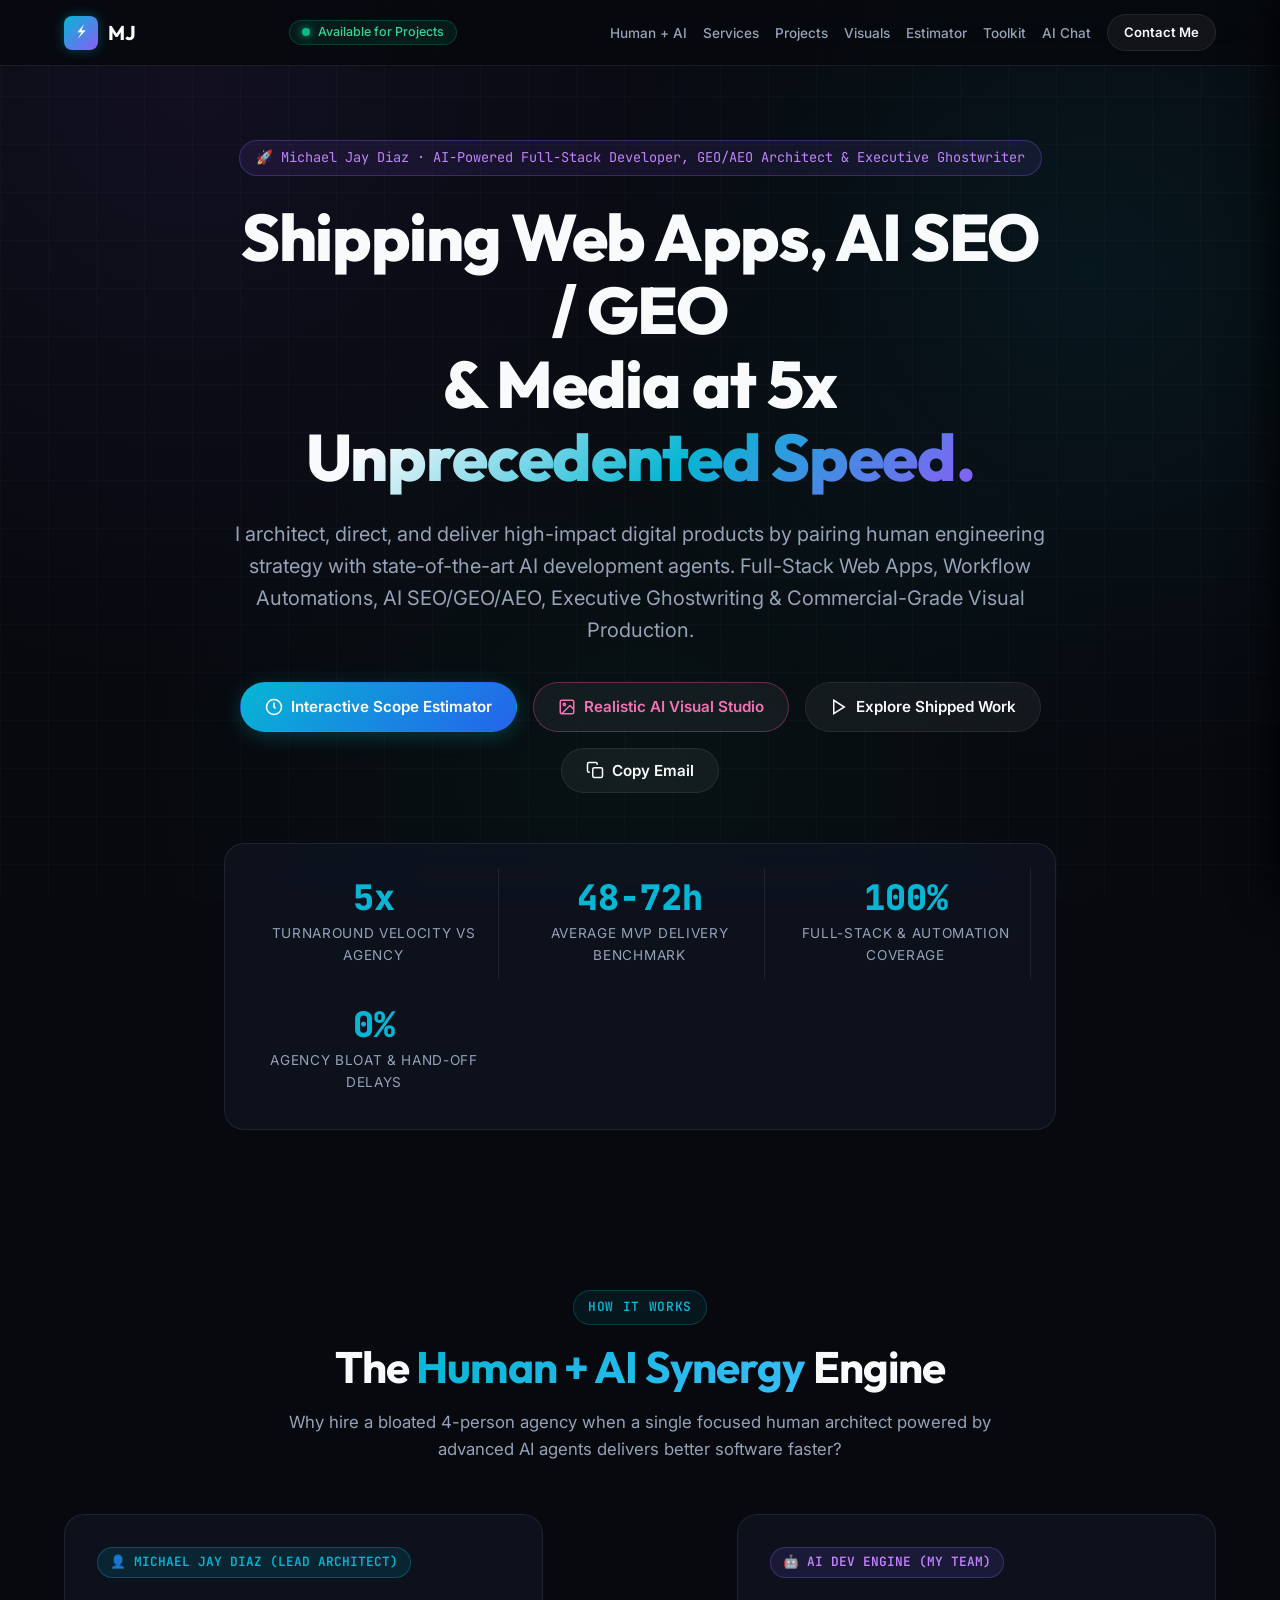
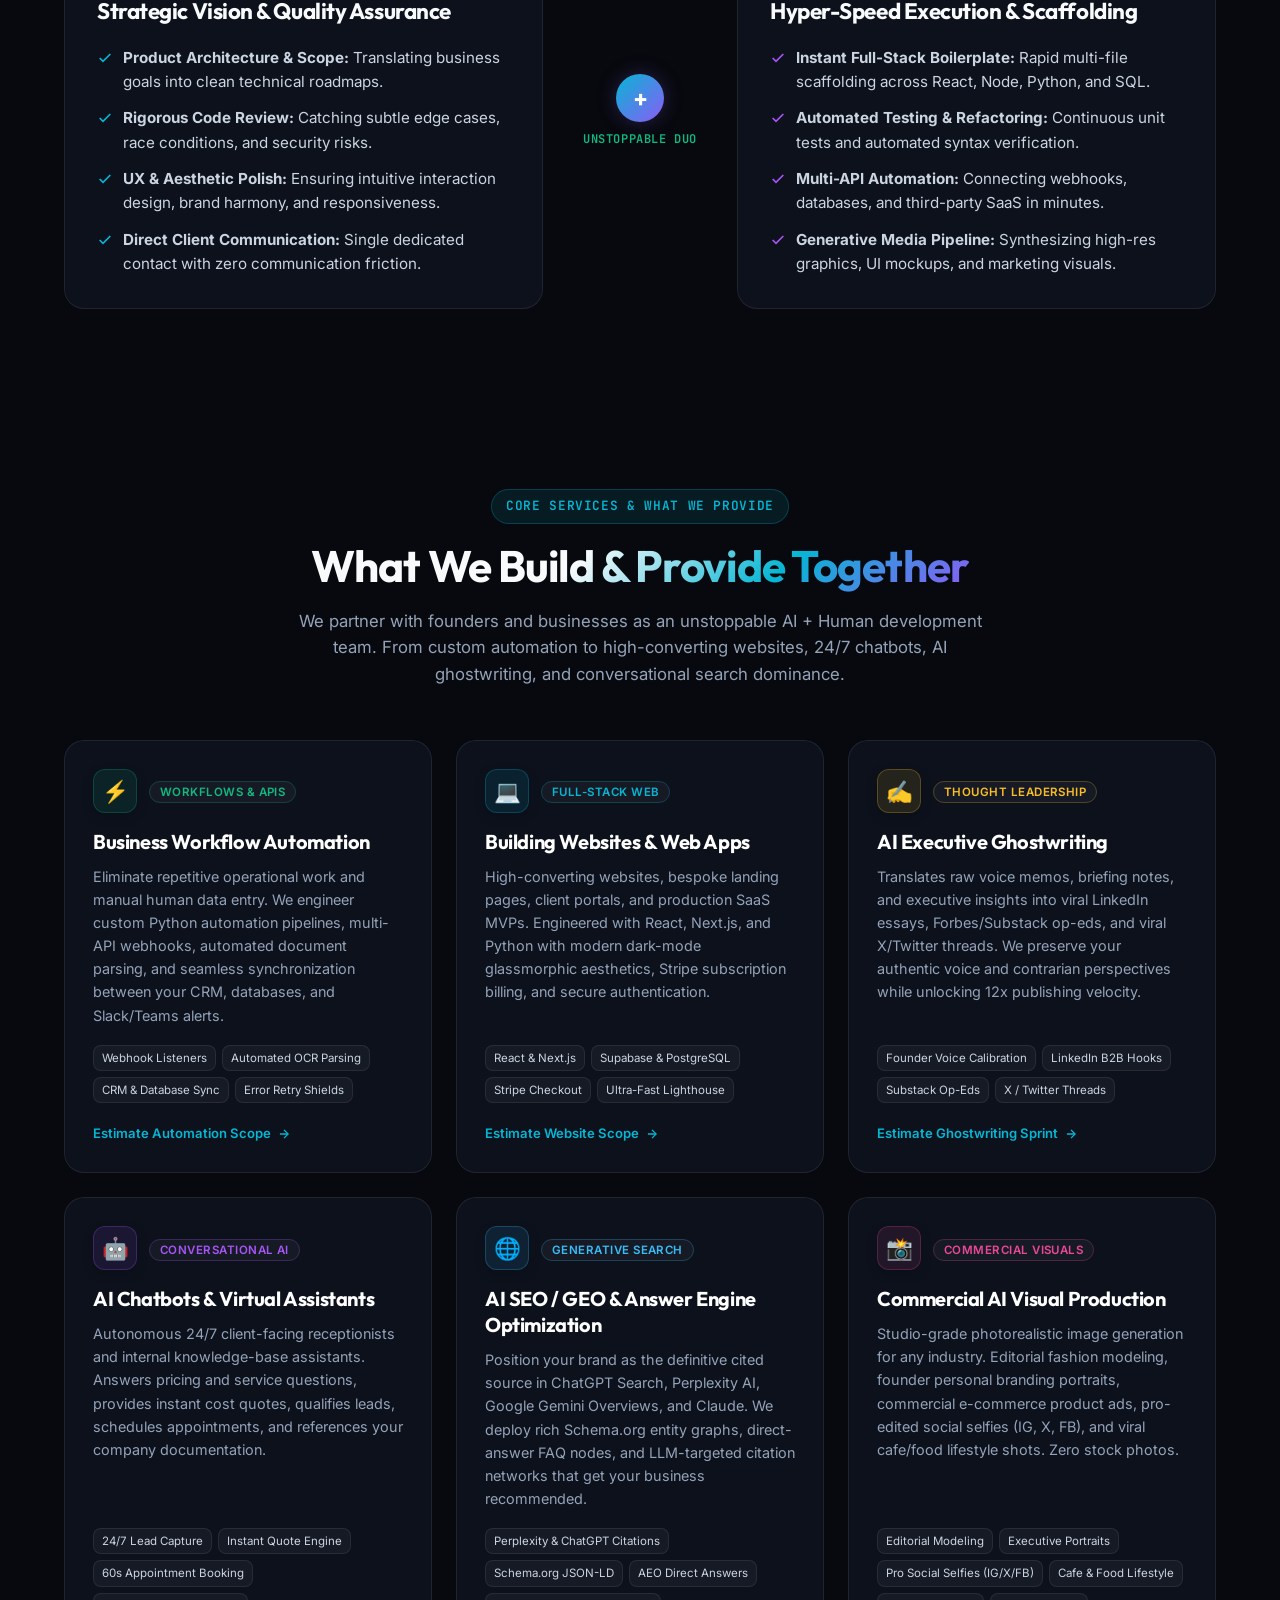
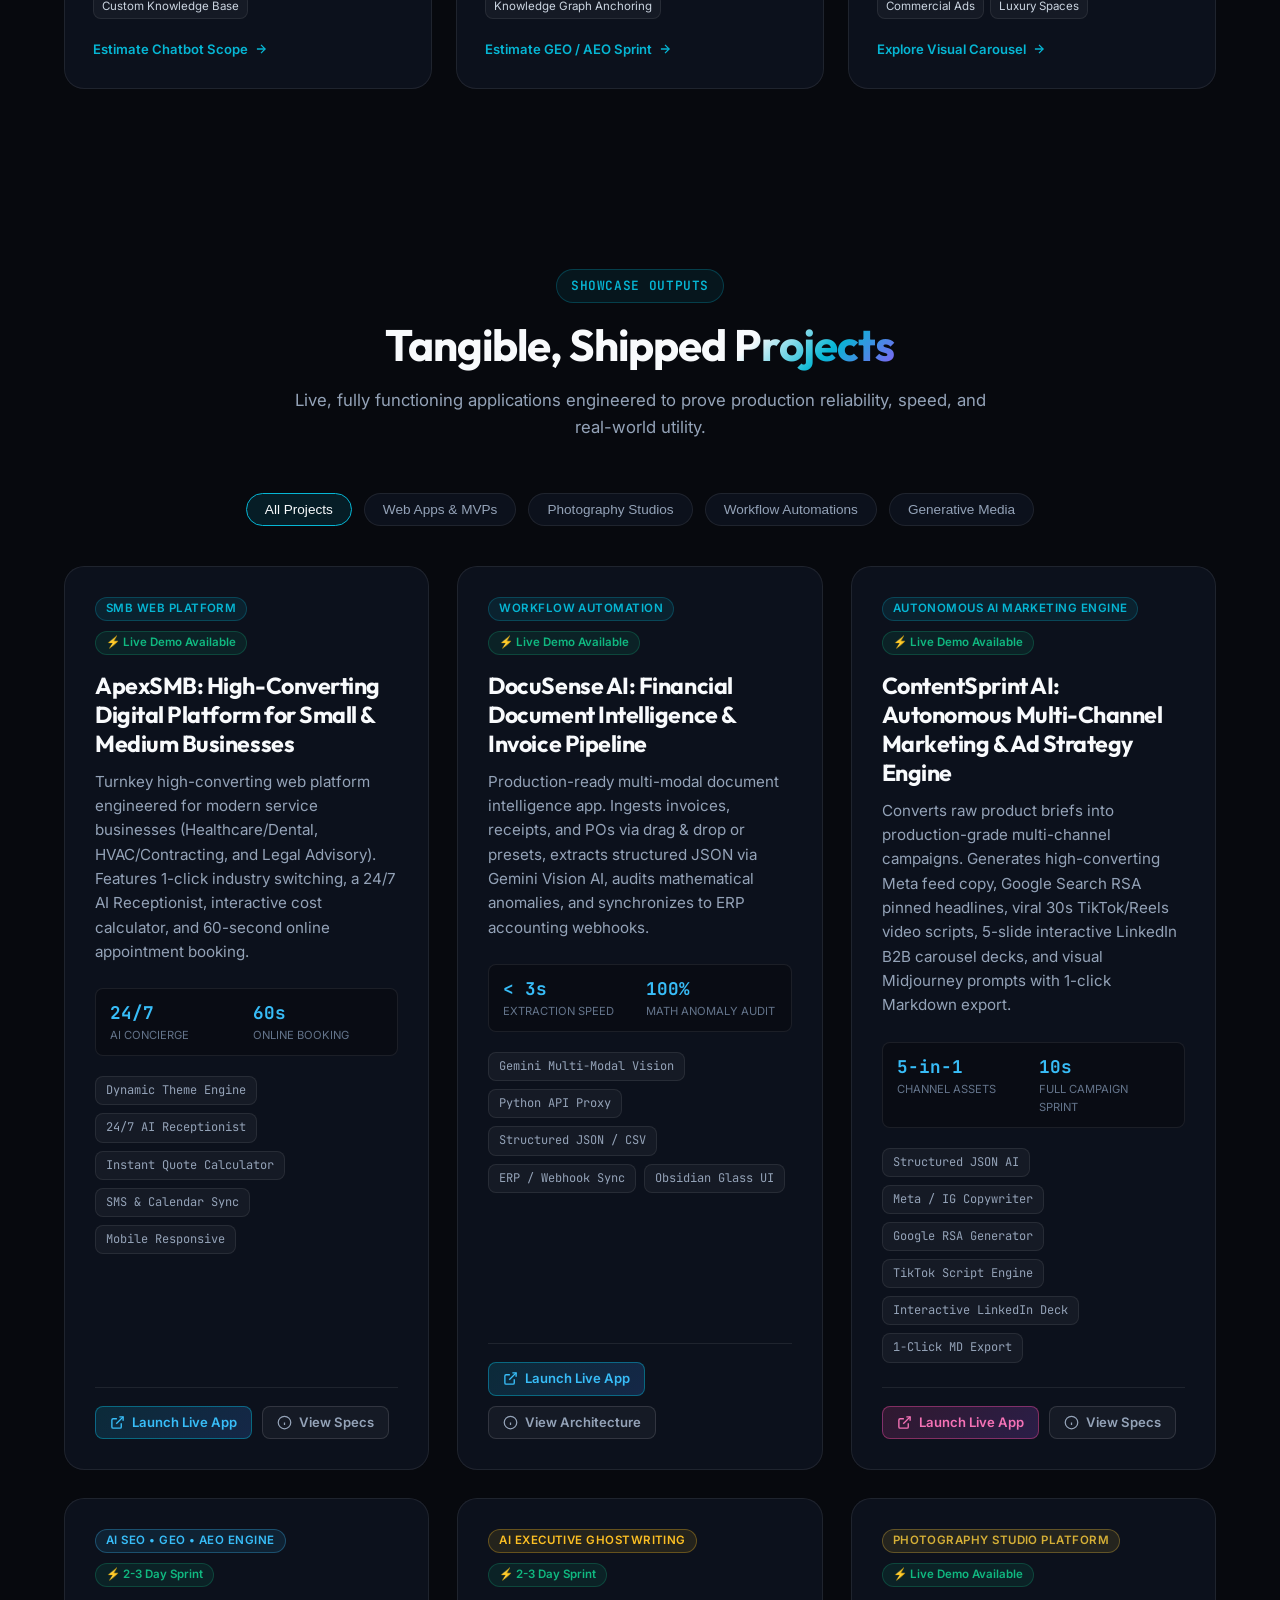
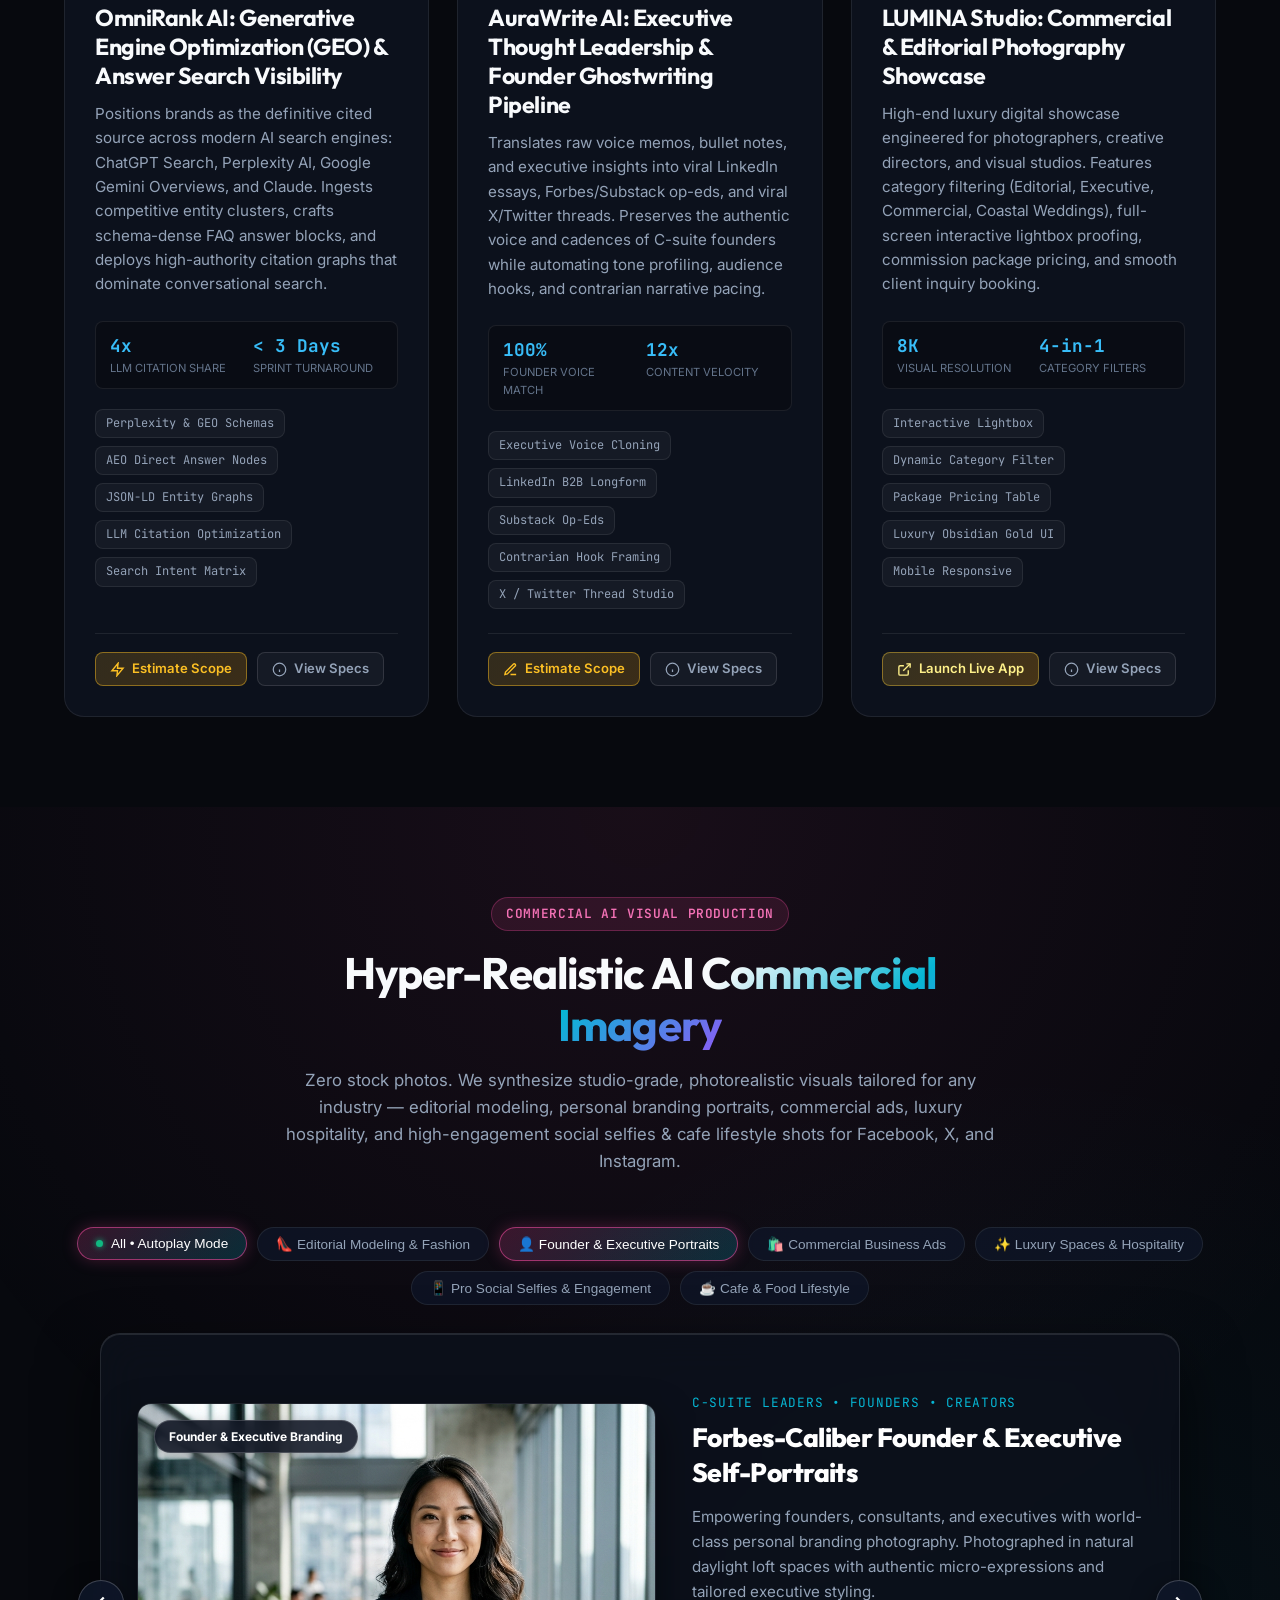
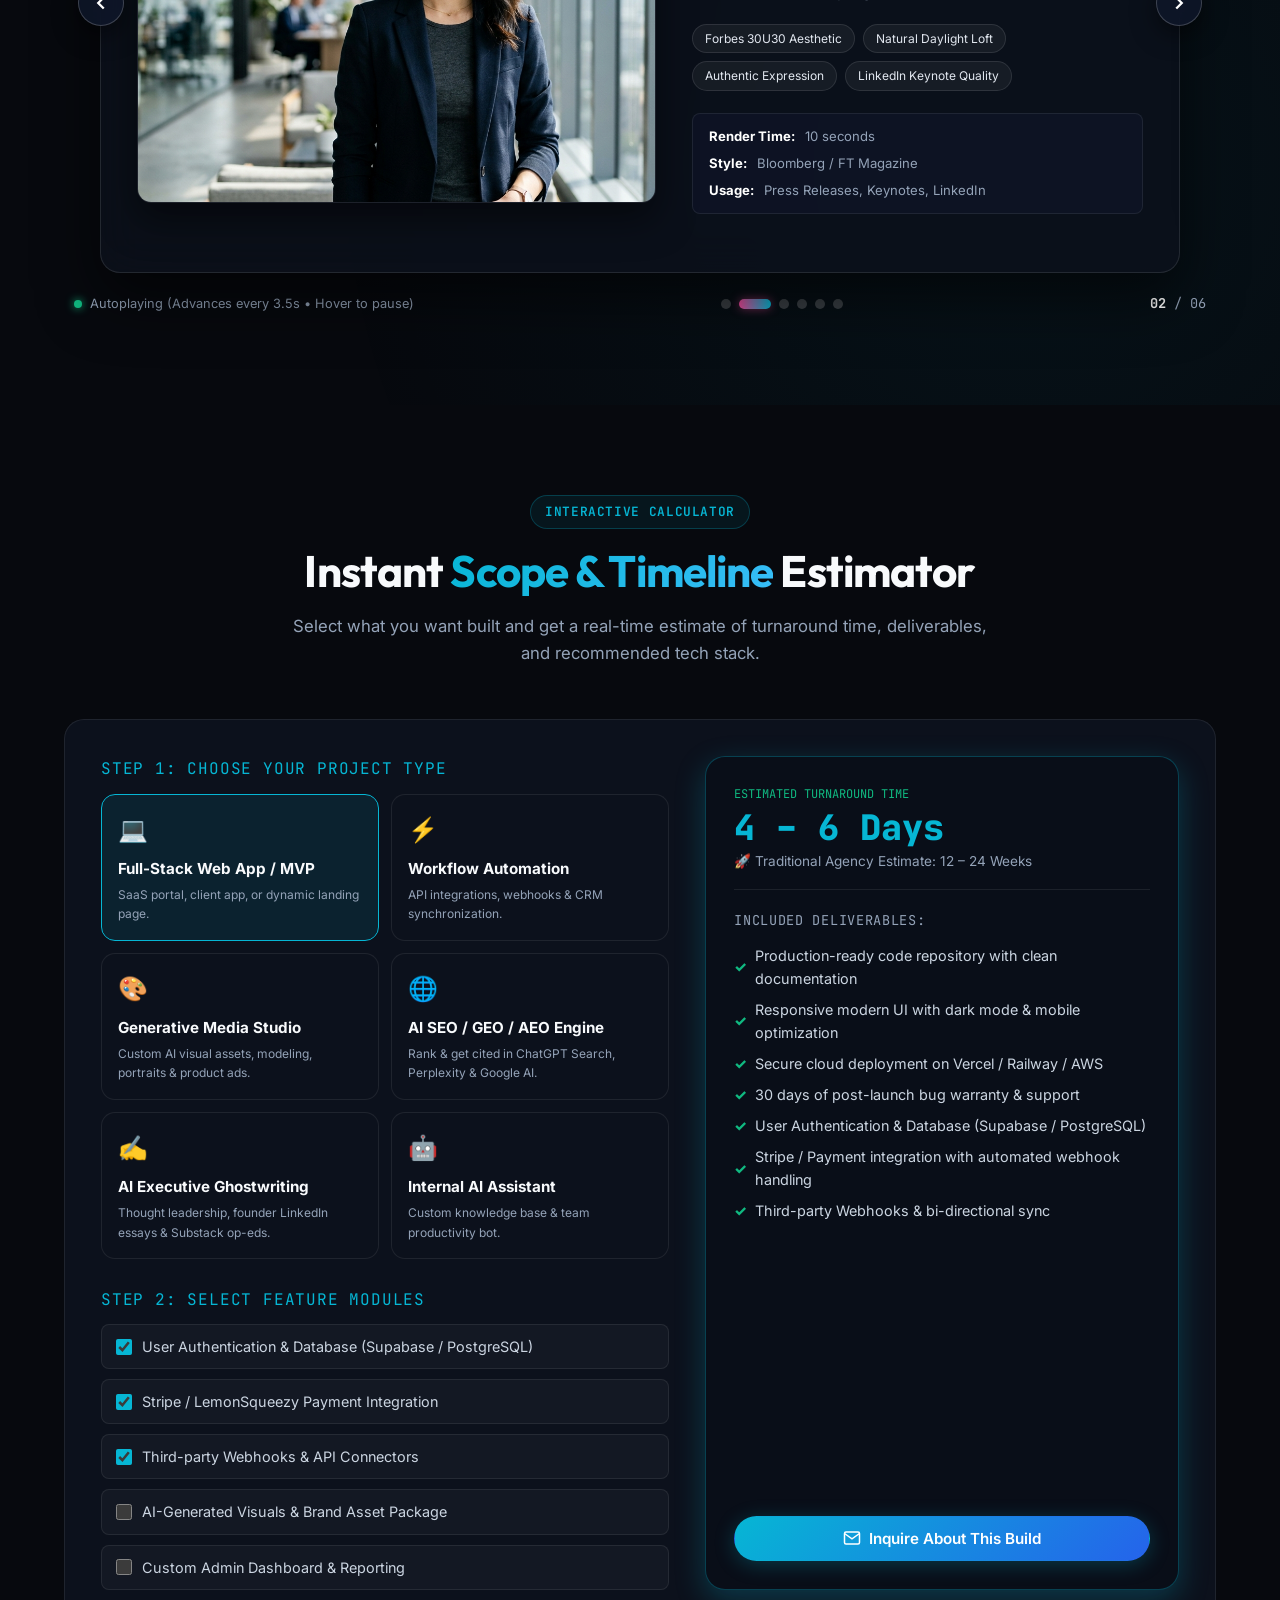
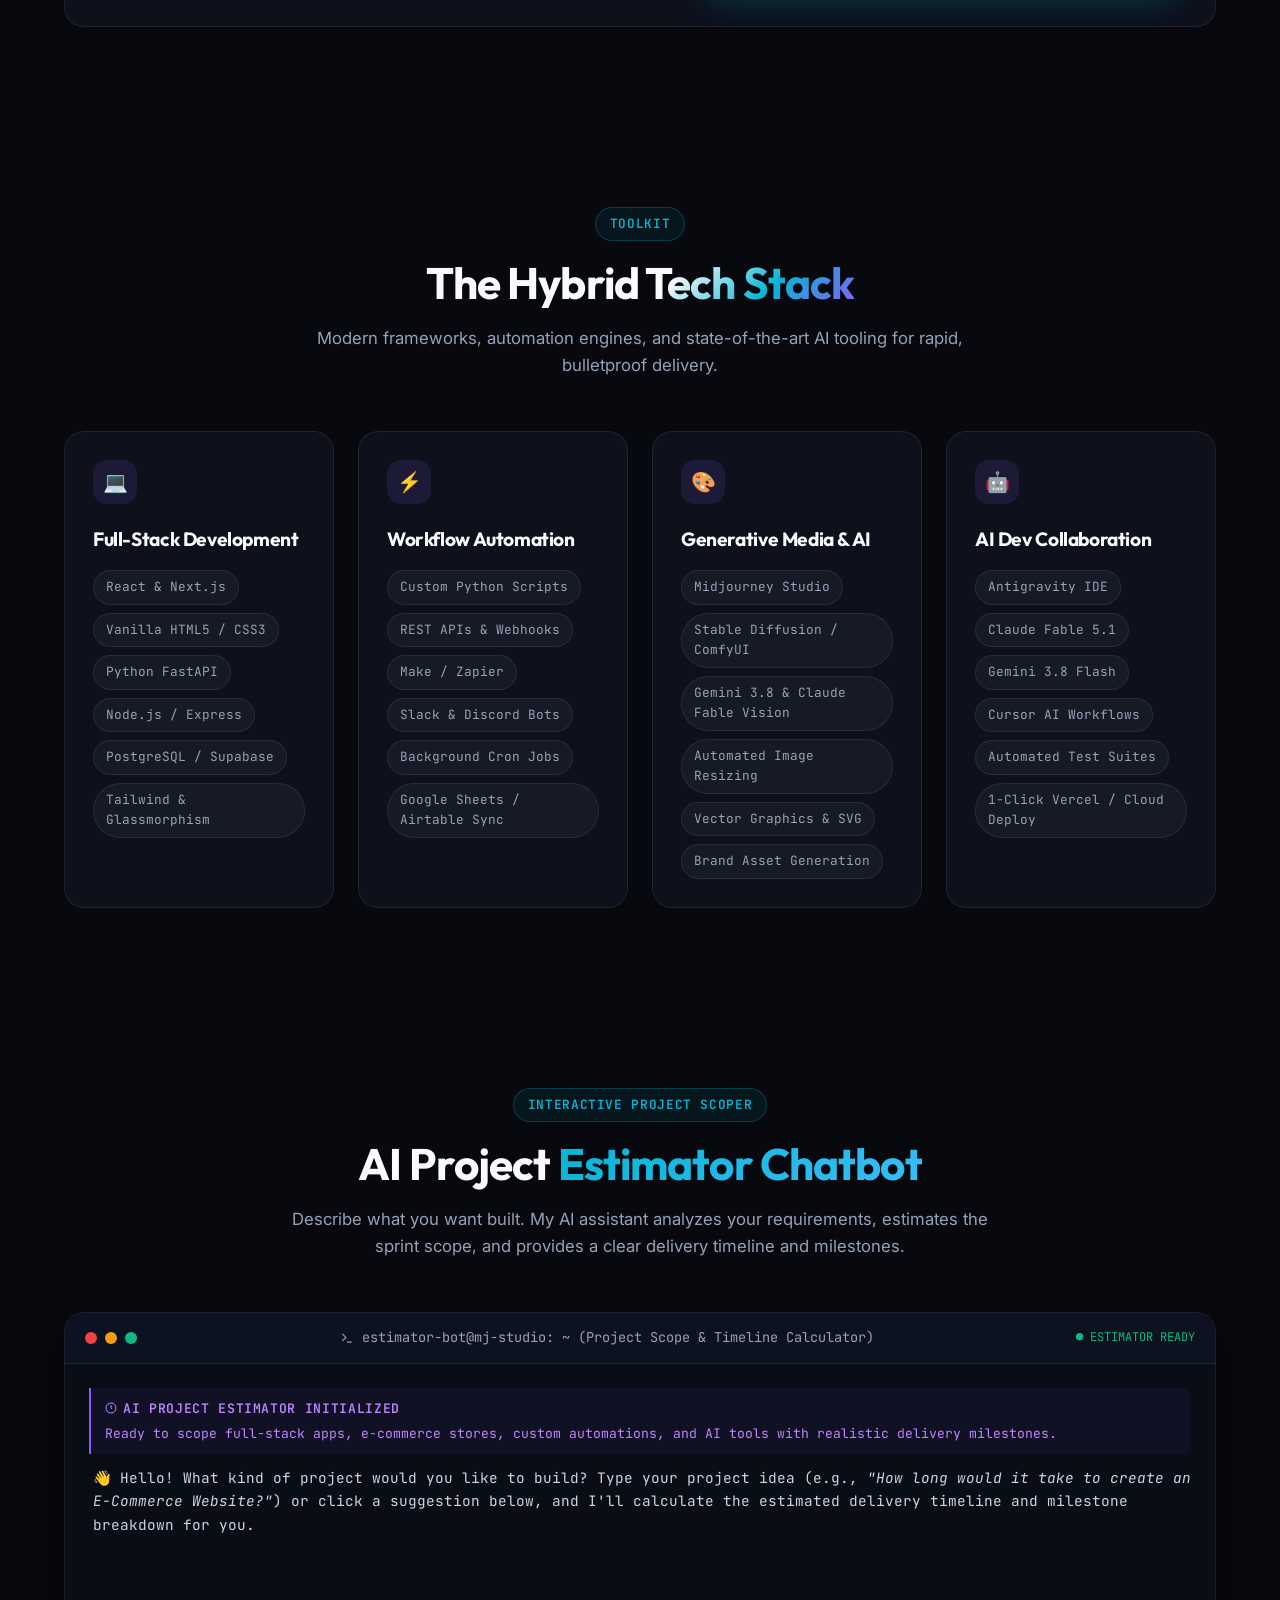
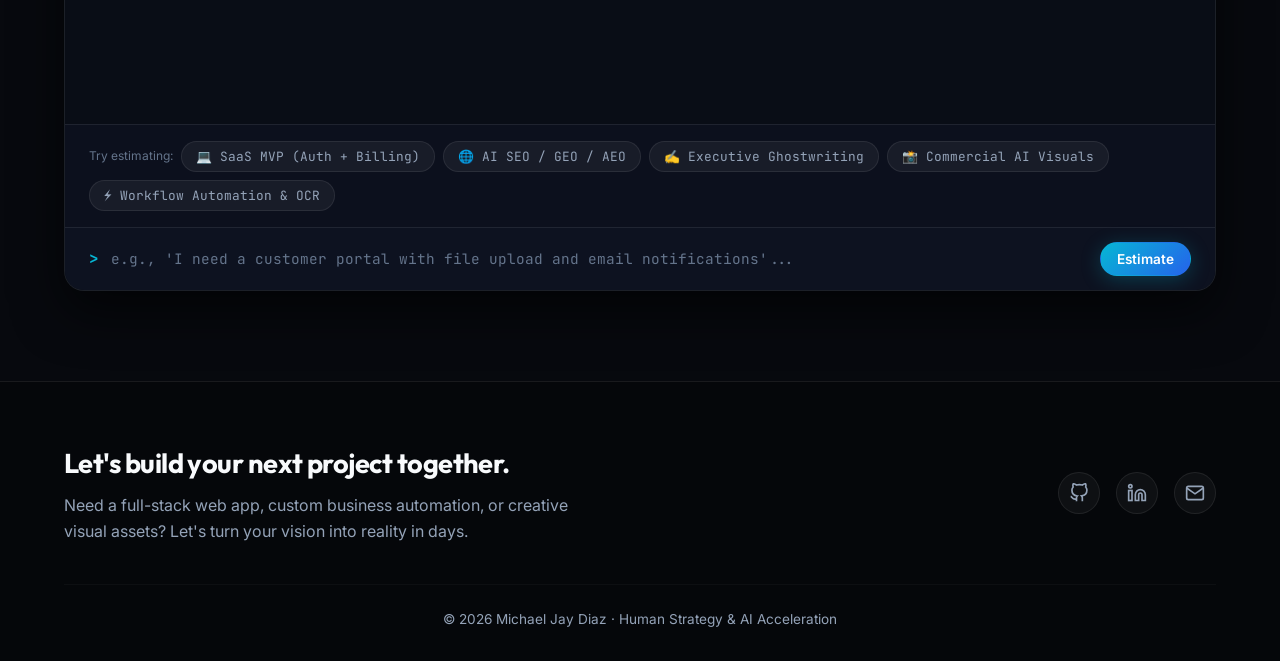
==== index.html @ c84b74a2 "feat: add LUMINA luxury photography studio website with live interactive gallery & booking" ====
<!DOCTYPE html>
<html lang="en">
<head>
  <meta charset="UTF-8">
  <meta name="viewport" content="width=device-width, initial-scale=1.0">
  <title>Michael Jay Diaz — AI-Powered Developer & Automation Specialist</title>
  <meta name="description" content="Portfolio of Michael Jay Diaz — AI-Powered Full-Stack Developer and Automation Specialist. Building web applications, custom workflow automations, and generative digital assets at 5x speed.">
  <meta name="author" content="Michael Jay Diaz">
  <meta name="keywords" content="Michael Jay Diaz, AI Developer, AI-Assisted Developer, Centaur Developer, Full Stack, Workflow Automation, Web Apps, Generative AI">
  
  <!-- Modern Typography -->
  <link rel="preconnect" href="https://fonts.googleapis.com">
  <link rel="preconnect" href="https://fonts.gstatic.com" crossorigin>
  <link href="https://fonts.googleapis.com/css2?family=Inter:wght@300;400;500;600;700&family=JetBrains+Mono:wght@400;500;700&family=Outfit:wght@500;600;700;800&display=swap" rel="stylesheet">
  
  <link rel="stylesheet" href="style.css">
</head>
<body>

  <!-- Navigation Bar -->
  <header class="navbar" id="navbar">
    <div class="container nav-container">
      <a href="#hero" class="nav-logo">
        <span class="logo-badge">⚡</span>
        <span class="logo-text">MJ</span>
      </a>

      <div class="nav-status">
        <span class="pulse-dot"></span>
        <span class="status-text">Available for Projects</span>
      </div>

      <nav class="desktop-nav">
        <ul class="nav-links">
          <li><a href="#synergy" class="nav-link">Human + AI</a></li>
          <li><a href="#services" class="nav-link">Services</a></li>
          <li><a href="#projects" class="nav-link">Projects</a></li>
          <li><a href="#visual-studio" class="nav-link">Visuals</a></li>
          <li><a href="#estimator" class="nav-link">Estimator</a></li>
          <li><a href="#skills" class="nav-link">Toolkit</a></li>
          <li><a href="#terminal-section" class="nav-link">AI Chat</a></li>
          <li><a href="#contact" class="btn btn-secondary btn-sm nav-cta-btn">Contact Me</a></li>
        </ul>
      </nav>

      <!-- Mobile Hamburger Button -->
      <button class="mobile-toggle" id="mobile-toggle" aria-label="Toggle navigation menu">
        <span class="hamburger-bar"></span>
        <span class="hamburger-bar"></span>
        <span class="hamburger-bar"></span>
      </button>
    </div>

    <!-- Mobile Navigation Backdrop & Drawer -->
    <div class="mobile-nav-backdrop" id="mobile-nav-backdrop"></div>
    <div class="mobile-nav-drawer" id="mobile-nav-drawer">
      <div class="mobile-nav-header">
        <div class="nav-status mobile-status">
          <span class="pulse-dot"></span>
          <span>Available for Projects & Contracts</span>
        </div>
        <button class="mobile-close-btn" id="mobile-close-btn" aria-label="Close menu">&times;</button>
      </div>
      <ul class="mobile-nav-links">
        <li><a href="#synergy" class="mobile-link"><span>01</span> Human + AI Synergy</a></li>
        <li><a href="#services" class="mobile-link"><span>02</span> What We Provide (Services)</a></li>
        <li><a href="#projects" class="mobile-link"><span>03</span> Tangible Shipped Projects</a></li>
        <li><a href="#visual-studio" class="mobile-link"><span>04</span> Commercial AI Visuals</a></li>
        <li><a href="#estimator" class="mobile-link"><span>05</span> Instant Scope Estimator</a></li>
        <li><a href="#skills" class="mobile-link"><span>06</span> Tech Stack & Toolkit</a></li>
        <li><a href="#terminal-section" class="mobile-link"><span>07</span> AI Estimator Chatbot</a></li>
      </ul>
      <div class="mobile-nav-footer">
        <a href="#contact" class="btn btn-primary" id="mobile-contact-btn" style="width: 100%; text-align: center;">Contact Michael Jay Diaz</a>
      </div>
    </div>
  </header>

  <!-- Hero Section -->
  <section class="hero" id="hero">
    <div class="container hero-content">
      <div class="hero-pill">
        <span>🚀 Michael Jay Diaz · AI-Powered Full-Stack Developer, GEO/AEO Architect & Executive Ghostwriter</span>
      </div>
      
      <h1 class="hero-title">
        Shipping Web Apps, AI SEO / GEO <br>
        & Media at <span class="text-gradient">5x Unprecedented Speed.</span>
      </h1>

      <p class="hero-subtitle">
        I architect, direct, and deliver high-impact digital products by pairing human engineering strategy with state-of-the-art AI development agents. Full-Stack Web Apps, Workflow Automations, AI SEO/GEO/AEO, Executive Ghostwriting & Commercial-Grade Visual Production.
      </p>

      <div class="hero-actions">
        <a href="#estimator" class="btn btn-primary">
          <svg width="18" height="18" viewBox="0 0 24 24" fill="none" stroke="currentColor" stroke-width="2"><circle cx="12" cy="12" r="10"></circle><polyline points="12 6 12 12 14 14"></polyline></svg>
          Interactive Scope Estimator
        </a>
        <a href="#visual-studio" class="btn btn-secondary" style="border-color: rgba(236, 72, 153, 0.4); color: #f472b6;">
          <svg width="18" height="18" viewBox="0 0 24 24" fill="none" stroke="currentColor" stroke-width="2"><rect x="3" y="3" width="18" height="18" rx="2" ry="2"/><circle cx="8.5" cy="8.5" r="1.5"/><polyline points="21 15 16 10 5 21"/></svg>
          Realistic AI Visual Studio
        </a>
        <a href="#projects" class="btn btn-secondary">
          <svg width="18" height="18" viewBox="0 0 24 24" fill="none" stroke="currentColor" stroke-width="2"><polygon points="5 3 19 12 5 21 5 3"></polygon></svg>
          Explore Shipped Work
        </a>
        <button class="btn btn-secondary" id="btn-copy-email">
          <svg width="18" height="18" viewBox="0 0 24 24" fill="none" stroke="currentColor" stroke-width="2"><rect x="9" y="9" width="13" height="13" rx="2" ry="2"></rect><path d="M5 15H4a2 2 0 0 1-2-2V4a2 2 0 0 1 2-2h9a2 2 0 0 1 2 2v1"></path></svg>
          Copy Email
        </button>
      </div>

      <!-- Real Telemetry Bar -->
      <div class="metrics-grid">
        <div class="metric-item">
          <div class="metric-value">5x</div>
          <div class="metric-label">Turnaround Velocity vs Agency</div>
        </div>
        <div class="metric-item">
          <div class="metric-value">48-72h</div>
          <div class="metric-label">Average MVP Delivery Benchmark</div>
        </div>
        <div class="metric-item">
          <div class="metric-value">100%</div>
          <div class="metric-label">Full-Stack & Automation Coverage</div>
        </div>
        <div class="metric-item">
          <div class="metric-value">0%</div>
          <div class="metric-label">Agency Bloat & Hand-off Delays</div>
        </div>
      </div>
    </div>
  </section>

  <!-- The Human + AI Synergy Section -->
  <section class="section" id="synergy">
    <div class="container">
      <div class="section-header">
        <span class="section-tag">How It Works</span>
        <h2 class="section-title">The <span class="text-gradient-cyan">Human + AI Synergy</span> Engine</h2>
        <p class="section-desc">
          Why hire a bloated 4-person agency when a single focused human architect powered by advanced AI agents delivers better software faster?
        </p>
      </div>

      <div class="synergy-grid">
        <!-- Left: Human Director -->
        <div class="synergy-card">
          <div class="synergy-badge badge-human">
            <span>👤 MICHAEL JAY DIAZ (LEAD ARCHITECT)</span>
          </div>
          <h3 class="synergy-title">Strategic Vision & Quality Assurance</h3>
          <ul class="synergy-list">
            <li>
              <svg width="16" height="16" viewBox="0 0 24 24" fill="none" stroke="#06b6d4" stroke-width="2.5"><polyline points="20 6 9 17 4 12"></polyline></svg>
              <span><strong>Product Architecture & Scope:</strong> Translating business goals into clean technical roadmaps.</span>
            </li>
            <li>
              <svg width="16" height="16" viewBox="0 0 24 24" fill="none" stroke="#06b6d4" stroke-width="2.5"><polyline points="20 6 9 17 4 12"></polyline></svg>
              <span><strong>Rigorous Code Review:</strong> Catching subtle edge cases, race conditions, and security risks.</span>
            </li>
            <li>
              <svg width="16" height="16" viewBox="0 0 24 24" fill="none" stroke="#06b6d4" stroke-width="2.5"><polyline points="20 6 9 17 4 12"></polyline></svg>
              <span><strong>UX & Aesthetic Polish:</strong> Ensuring intuitive interaction design, brand harmony, and responsiveness.</span>
            </li>
            <li>
              <svg width="16" height="16" viewBox="0 0 24 24" fill="none" stroke="#06b6d4" stroke-width="2.5"><polyline points="20 6 9 17 4 12"></polyline></svg>
              <span><strong>Direct Client Communication:</strong> Single dedicated contact with zero communication friction.</span>
            </li>
          </ul>
        </div>

        <!-- Middle: Connector -->
        <div class="synergy-connector">
          <div class="synergy-plus">+</div>
          <div class="synergy-equals">Unstoppable Duo</div>
        </div>

        <!-- Right: AI Development Engine -->
        <div class="synergy-card">
          <div class="synergy-badge badge-ai">
            <span>🤖 AI DEV ENGINE (MY TEAM)</span>
          </div>
          <h3 class="synergy-title">Hyper-Speed Execution & Scaffolding</h3>
          <ul class="synergy-list">
            <li>
              <svg width="16" height="16" viewBox="0 0 24 24" fill="none" stroke="#a855f7" stroke-width="2.5"><polyline points="20 6 9 17 4 12"></polyline></svg>
              <span><strong>Instant Full-Stack Boilerplate:</strong> Rapid multi-file scaffolding across React, Node, Python, and SQL.</span>
            </li>
            <li>
              <svg width="16" height="16" viewBox="0 0 24 24" fill="none" stroke="#a855f7" stroke-width="2.5"><polyline points="20 6 9 17 4 12"></polyline></svg>
              <span><strong>Automated Testing & Refactoring:</strong> Continuous unit tests and automated syntax verification.</span>
            </li>
            <li>
              <svg width="16" height="16" viewBox="0 0 24 24" fill="none" stroke="#a855f7" stroke-width="2.5"><polyline points="20 6 9 17 4 12"></polyline></svg>
              <span><strong>Multi-API Automation:</strong> Connecting webhooks, databases, and third-party SaaS in minutes.</span>
            </li>
            <li>
              <svg width="16" height="16" viewBox="0 0 24 24" fill="none" stroke="#a855f7" stroke-width="2.5"><polyline points="20 6 9 17 4 12"></polyline></svg>
              <span><strong>Generative Media Pipeline:</strong> Synthesizing high-res graphics, UI mockups, and marketing visuals.</span>
            </li>
          </ul>
        </div>
      </div>
    </div>
  </section>

  <!-- What We Provide / Core Services Section -->
  <section class="section" id="services">
    <div class="container">
      <div class="section-header">
        <span class="section-tag" style="color: var(--accent-cyan); background: rgba(6, 182, 212, 0.1); border-color: rgba(6, 182, 212, 0.25);">
          Core Services & What We Provide
        </span>
        <h2 class="section-title">
          What We <span class="text-gradient">Build & Provide Together</span>
        </h2>
        <p class="section-desc">
          We partner with founders and businesses as an unstoppable AI + Human development team. From custom automation to high-converting websites, 24/7 chatbots, AI ghostwriting, and conversational search dominance.
        </p>
      </div>

      <div class="services-grid">
        <!-- Service 1: Workflow Automation to Your Works -->
        <div class="service-card">
          <div class="service-card-header">
            <div class="service-icon-box" style="color: #10b981; background: rgba(16, 185, 129, 0.1); border-color: rgba(16, 185, 129, 0.25);">
              ⚡
            </div>
            <div>
              <span class="service-badge" style="color: #10b981; border-color: rgba(16, 185, 129, 0.25);">Workflows & APIs</span>
            </div>
          </div>
          <h3 class="service-title">Business Workflow Automation</h3>
          <p class="service-desc">
            Eliminate repetitive operational work and manual human data entry. We engineer custom Python automation pipelines, multi-API webhooks, automated document parsing, and seamless synchronization between your CRM, databases, and Slack/Teams alerts.
          </p>
          <div class="service-tags-row">
            <span class="service-mini-tag">Webhook Listeners</span>
            <span class="service-mini-tag">Automated OCR Parsing</span>
            <span class="service-mini-tag">CRM & Database Sync</span>
            <span class="service-mini-tag">Error Retry Shields</span>
          </div>
          <a href="#estimator" class="service-cta">
            <span>Estimate Automation Scope</span>
            <svg width="14" height="14" viewBox="0 0 24 24" fill="none" stroke="currentColor" stroke-width="2.2"><path d="M5 12h14"></path><path d="M12 5l7 7-7 7"></path></svg>
          </a>
        </div>

        <!-- Service 2: Building Websites & Web Apps -->
        <div class="service-card">
          <div class="service-card-header">
            <div class="service-icon-box" style="color: #06b6d4; background: rgba(6, 182, 212, 0.1); border-color: rgba(6, 182, 212, 0.25);">
              💻
            </div>
            <div>
              <span class="service-badge" style="color: #06b6d4; border-color: rgba(6, 182, 212, 0.25);">Full-Stack Web</span>
            </div>
          </div>
          <h3 class="service-title">Building Websites & Web Apps</h3>
          <p class="service-desc">
            High-converting websites, bespoke landing pages, client portals, and production SaaS MVPs. Engineered with React, Next.js, and Python with modern dark-mode glassmorphic aesthetics, Stripe subscription billing, and secure authentication.
          </p>
          <div class="service-tags-row">
            <span class="service-mini-tag">React & Next.js</span>
            <span class="service-mini-tag">Supabase & PostgreSQL</span>
            <span class="service-mini-tag">Stripe Checkout</span>
            <span class="service-mini-tag">Ultra-Fast Lighthouse</span>
          </div>
          <a href="#estimator" class="service-cta">
            <span>Estimate Website Scope</span>
            <svg width="14" height="14" viewBox="0 0 24 24" fill="none" stroke="currentColor" stroke-width="2.2"><path d="M5 12h14"></path><path d="M12 5l7 7-7 7"></path></svg>
          </a>
        </div>

        <!-- Service 3: AI Executive Ghostwriting -->
        <div class="service-card">
          <div class="service-card-header">
            <div class="service-icon-box" style="color: #fbbf24; background: rgba(251, 191, 36, 0.1); border-color: rgba(251, 191, 36, 0.25);">
              ✍️
            </div>
            <div>
              <span class="service-badge" style="color: #fbbf24; border-color: rgba(251, 191, 36, 0.25);">Thought Leadership</span>
            </div>
          </div>
          <h3 class="service-title">AI Executive Ghostwriting</h3>
          <p class="service-desc">
            Translates raw voice memos, briefing notes, and executive insights into viral LinkedIn essays, Forbes/Substack op-eds, and viral X/Twitter threads. We preserve your authentic voice and contrarian perspectives while unlocking 12x publishing velocity.
          </p>
          <div class="service-tags-row">
            <span class="service-mini-tag">Founder Voice Calibration</span>
            <span class="service-mini-tag">LinkedIn B2B Hooks</span>
            <span class="service-mini-tag">Substack Op-Eds</span>
            <span class="service-mini-tag">X / Twitter Threads</span>
          </div>
          <a href="#estimator" class="service-cta">
            <span>Estimate Ghostwriting Sprint</span>
            <svg width="14" height="14" viewBox="0 0 24 24" fill="none" stroke="currentColor" stroke-width="2.2"><path d="M5 12h14"></path><path d="M12 5l7 7-7 7"></path></svg>
          </a>
        </div>

        <!-- Service 4: 24/7 AI Chatbots & Smart Concierges -->
        <div class="service-card">
          <div class="service-card-header">
            <div class="service-icon-box" style="color: #a855f7; background: rgba(168, 85, 247, 0.1); border-color: rgba(168, 85, 247, 0.25);">
              🤖
            </div>
            <div>
              <span class="service-badge" style="color: #a855f7; border-color: rgba(168, 85, 247, 0.25);">Conversational AI</span>
            </div>
          </div>
          <h3 class="service-title">AI Chatbots & Virtual Assistants</h3>
          <p class="service-desc">
            Autonomous 24/7 client-facing receptionists and internal knowledge-base assistants. Answers pricing and service questions, provides instant cost quotes, qualifies leads, schedules appointments, and references your company documentation.
          </p>
          <div class="service-tags-row">
            <span class="service-mini-tag">24/7 Lead Capture</span>
            <span class="service-mini-tag">Instant Quote Engine</span>
            <span class="service-mini-tag">60s Appointment Booking</span>
            <span class="service-mini-tag">Custom Knowledge Base</span>
          </div>
          <a href="#estimator" class="service-cta">
            <span>Estimate Chatbot Scope</span>
            <svg width="14" height="14" viewBox="0 0 24 24" fill="none" stroke="currentColor" stroke-width="2.2"><path d="M5 12h14"></path><path d="M12 5l7 7-7 7"></path></svg>
          </a>
        </div>

        <!-- Service 5: AI SEO / GEO / AEO -->
        <div class="service-card">
          <div class="service-card-header">
            <div class="service-icon-box" style="color: #38bdf8; background: rgba(56, 189, 248, 0.1); border-color: rgba(56, 189, 248, 0.25);">
              🌐
            </div>
            <div>
              <span class="service-badge" style="color: #38bdf8; border-color: rgba(56, 189, 248, 0.25);">Generative Search</span>
            </div>
          </div>
          <h3 class="service-title">AI SEO / GEO & Answer Engine Optimization</h3>
          <p class="service-desc">
            Position your brand as the definitive cited source in ChatGPT Search, Perplexity AI, Google Gemini Overviews, and Claude. We deploy rich Schema.org entity graphs, direct-answer FAQ nodes, and LLM-targeted citation networks that get your business recommended.
          </p>
          <div class="service-tags-row">
            <span class="service-mini-tag">Perplexity & ChatGPT Citations</span>
            <span class="service-mini-tag">Schema.org JSON-LD</span>
            <span class="service-mini-tag">AEO Direct Answers</span>
            <span class="service-mini-tag">Knowledge Graph Anchoring</span>
          </div>
          <a href="#estimator" class="service-cta">
            <span>Estimate GEO / AEO Sprint</span>
            <svg width="14" height="14" viewBox="0 0 24 24" fill="none" stroke="currentColor" stroke-width="2.2"><path d="M5 12h14"></path><path d="M12 5l7 7-7 7"></path></svg>
          </a>
        </div>

        <!-- Service 6: Commercial Generative Visuals -->
        <div class="service-card">
          <div class="service-card-header">
            <div class="service-icon-box" style="color: #ec4899; background: rgba(236, 72, 153, 0.1); border-color: rgba(236, 72, 153, 0.25);">
              📸
            </div>
            <div>
              <span class="service-badge" style="color: #ec4899; border-color: rgba(236, 72, 153, 0.25);">Commercial Visuals</span>
            </div>
          </div>
          <h3 class="service-title">Commercial AI Visual Production</h3>
          <p class="service-desc">
            Studio-grade photorealistic image generation for any industry. Editorial fashion modeling, founder personal branding portraits, commercial e-commerce product ads, pro-edited social selfies (IG, X, FB), and viral cafe/food lifestyle shots. Zero stock photos.
          </p>
          <div class="service-tags-row">
            <span class="service-mini-tag">Editorial Modeling</span>
            <span class="service-mini-tag">Executive Portraits</span>
            <span class="service-mini-tag">Pro Social Selfies (IG/X/FB)</span>
            <span class="service-mini-tag">Cafe & Food Lifestyle</span>
            <span class="service-mini-tag">Commercial Ads</span>
            <span class="service-mini-tag">Luxury Spaces</span>
          </div>
          <a href="#visual-studio" class="service-cta">
            <span>Explore Visual Carousel</span>
            <svg width="14" height="14" viewBox="0 0 24 24" fill="none" stroke="currentColor" stroke-width="2.2"><path d="M5 12h14"></path><path d="M12 5l7 7-7 7"></path></svg>
          </a>
        </div>
      </div>
    </div>
  </section>

  <!-- Featured Shipped Work -->
  <section class="section" id="projects">
    <div class="container">
      <div class="section-header">
        <span class="section-tag">Showcase Outputs</span>
        <h2 class="section-title">Tangible, Shipped <span class="text-gradient">Projects</span></h2>
        <p class="section-desc">
          Live, fully functioning applications engineered to prove production reliability, speed, and real-world utility.
        </p>
      </div>

      <!-- Category Filter -->
      <div class="projects-filter">
        <button class="filter-btn active" data-filter="all">All Projects</button>
        <button class="filter-btn" data-filter="webapp">Web Apps & MVPs</button>
        <button class="filter-btn" data-filter="photography">Photography Studios</button>
        <button class="filter-btn" data-filter="automation">Workflow Automations</button>
        <button class="filter-btn" data-filter="media">Generative Media</button>
      </div>

      <!-- Projects Grid -->
      <div class="projects-grid">
        
        <!-- Project 1: PulseSync SaaS MVP -->
        <!-- Project 1: ApexSMB Digital Platform -->
        <div class="project-card" data-category="webapp">
          <div>
            <div class="project-badge-bar">
              <span class="project-cat">SMB Web Platform</span>
              <span class="project-speed-tag">⚡ Live Demo Available</span>
            </div>
            <h3 class="project-title">ApexSMB: High-Converting Digital Platform for Small & Medium Businesses</h3>
            <p class="project-summary">
              Turnkey high-converting web platform engineered for modern service businesses (Healthcare/Dental, HVAC/Contracting, and Legal Advisory). Features 1-click industry switching, a 24/7 AI Receptionist, interactive cost calculator, and 60-second online appointment booking.
            </p>

            <div class="project-metrics">
              <div class="card-metric">
                <div class="card-metric-val">24/7</div>
                <div class="card-metric-lbl">AI Concierge</div>
              </div>
              <div class="card-metric">
                <div class="card-metric-val">60s</div>
                <div class="card-metric-lbl">Online Booking</div>
              </div>
            </div>

            <div class="project-tech">
              <span class="tech-tag">Dynamic Theme Engine</span>
              <span class="tech-tag">24/7 AI Receptionist</span>
              <span class="tech-tag">Instant Quote Calculator</span>
              <span class="tech-tag">SMS & Calendar Sync</span>
              <span class="tech-tag">Mobile Responsive</span>
            </div>
          </div>

                    <div class="project-links">
            <a href="smb/" target="_blank" class="card-btn card-btn-primary">
              <svg width="15" height="15" viewBox="0 0 24 24" fill="none" stroke="currentColor" stroke-width="2.2"><path d="M18 13v6a2 2 0 0 1-2 2H5a2 2 0 0 1-2-2V8a2 2 0 0 1 2-2h6"></path><polyline points="15 3 21 3 21 9"></polyline><line x1="10" y1="14" x2="21" y2="3"></line></svg>
              <span>Launch Live App</span>
            </a>
            <button type="button" class="card-btn card-btn-secondary btn-view-arch" data-project="pulsesync">
              <svg width="15" height="15" viewBox="0 0 24 24" fill="none" stroke="currentColor" stroke-width="2"><circle cx="12" cy="12" r="10"></circle><line x1="12" y1="16" x2="12" y2="12"></line><line x1="12" y1="8" x2="12.01" y2="8"></line></svg>
              <span>View Specs</span>
            </button>
          </div>
        </div>

        <!-- Project 2: DocuSense AI & AutoFlow Suite -->
        <div class="project-card" data-category="automation">
          <div>
            <div class="project-badge-bar">
              <span class="project-cat">Workflow Automation</span>
              <span class="project-speed-tag">⚡ Live Demo Available</span>
            </div>
            <h3 class="project-title">DocuSense AI: Financial Document Intelligence & Invoice Pipeline</h3>
            <p class="project-summary">
              Production-ready multi-modal document intelligence app. Ingests invoices, receipts, and POs via drag & drop or presets, extracts structured JSON via Gemini Vision AI, audits mathematical anomalies, and synchronizes to ERP accounting webhooks.
            </p>

            <div class="project-metrics">
              <div class="card-metric">
                <div class="card-metric-val">&lt; 3s</div>
                <div class="card-metric-lbl">Extraction Speed</div>
              </div>
              <div class="card-metric">
                <div class="card-metric-val">100%</div>
                <div class="card-metric-lbl">Math Anomaly Audit</div>
              </div>
            </div>

            <div class="project-tech">
              <span class="tech-tag">Gemini Multi-Modal Vision</span>
              <span class="tech-tag">Python API Proxy</span>
              <span class="tech-tag">Structured JSON / CSV</span>
              <span class="tech-tag">ERP / Webhook Sync</span>
              <span class="tech-tag">Obsidian Glass UI</span>
            </div>
          </div>

                    <div class="project-links">
            <a href="docusense/" target="_blank" class="card-btn card-btn-primary">
              <svg width="15" height="15" viewBox="0 0 24 24" fill="none" stroke="currentColor" stroke-width="2.2"><path d="M18 13v6a2 2 0 0 1-2 2H5a2 2 0 0 1-2-2V8a2 2 0 0 1 2-2h6"></path><polyline points="15 3 21 3 21 9"></polyline><line x1="10" y1="14" x2="21" y2="3"></line></svg>
              <span>Launch Live App</span>
            </a>
            <button type="button" class="card-btn card-btn-secondary btn-view-arch" data-project="autoflow">
              <svg width="15" height="15" viewBox="0 0 24 24" fill="none" stroke="currentColor" stroke-width="2"><circle cx="12" cy="12" r="10"></circle><line x1="12" y1="16" x2="12" y2="12"></line><line x1="12" y1="8" x2="12.01" y2="8"></line></svg>
              <span>View Architecture</span>
            </button>
          </div>
        </div>

        <!-- Project 3: ContentSprint AI & Generative Campaign Engine -->
        <div class="project-card" data-category="media">
          <div>
            <div class="project-badge-bar">
              <span class="project-cat">Autonomous AI Marketing Engine</span>
              <span class="project-speed-tag">⚡ Live Demo Available</span>
            </div>
            <h3 class="project-title">ContentSprint AI: Autonomous Multi-Channel Marketing & Ad Strategy Engine</h3>
            <p class="project-summary">
              Converts raw product briefs into production-grade multi-channel campaigns. Generates high-converting Meta feed copy, Google Search RSA pinned headlines, viral 30s TikTok/Reels video scripts, 5-slide interactive LinkedIn B2B carousel decks, and visual Midjourney prompts with 1-click Markdown export.
            </p>

            <div class="project-metrics">
              <div class="card-metric">
                <div class="card-metric-val">5-in-1</div>
                <div class="card-metric-lbl">Channel Assets</div>
              </div>
              <div class="card-metric">
                <div class="card-metric-val">10s</div>
                <div class="card-metric-lbl">Full Campaign Sprint</div>
              </div>
            </div>

            <div class="project-tech">
              <span class="tech-tag">Structured JSON AI</span>
              <span class="tech-tag">Meta / IG Copywriter</span>
              <span class="tech-tag">Google RSA Generator</span>
              <span class="tech-tag">TikTok Script Engine</span>
              <span class="tech-tag">Interactive LinkedIn Deck</span>
              <span class="tech-tag">1-Click MD Export</span>
            </div>
          </div>

                    <div class="project-links">
            <a href="contentsprint/" target="_blank" class="card-btn card-btn-primary pink-theme">
              <svg width="15" height="15" viewBox="0 0 24 24" fill="none" stroke="currentColor" stroke-width="2.2"><path d="M18 13v6a2 2 0 0 1-2 2H5a2 2 0 0 1-2-2V8a2 2 0 0 1 2-2h6"></path><polyline points="15 3 21 3 21 9"></polyline><line x1="10" y1="14" x2="21" y2="3"></line></svg>
              <span>Launch Live App</span>
            </a>
            <button type="button" class="card-btn card-btn-secondary btn-view-arch" data-project="visioncraft">
              <svg width="15" height="15" viewBox="0 0 24 24" fill="none" stroke="currentColor" stroke-width="2"><circle cx="12" cy="12" r="10"></circle><line x1="12" y1="16" x2="12" y2="12"></line><line x1="12" y1="8" x2="12.01" y2="8"></line></svg>
              <span>View Specs</span>
            </button>
          </div>
        </div>

        <!-- Project 4: OmniRank AI (AI SEO / GEO / AEO Engine) -->
        <div class="project-card" data-category="seo">
          <div>
            <div class="project-badge-bar">
              <span class="project-cat" style="color: #38bdf8; background: rgba(56, 189, 248, 0.1); border-color: rgba(56, 189, 248, 0.3);">AI SEO • GEO • AEO Engine</span>
              <span class="project-speed-tag">⚡ 2-3 Day Sprint</span>
            </div>
            <h3 class="project-title">OmniRank AI: Generative Engine Optimization (GEO) & Answer Search Visibility</h3>
            <p class="project-summary">
              Positions brands as the definitive cited source across modern AI search engines: ChatGPT Search, Perplexity AI, Google Gemini Overviews, and Claude. Ingests competitive entity clusters, crafts schema-dense FAQ answer blocks, and deploys high-authority citation graphs that dominate conversational search.
            </p>

            <div class="project-metrics">
              <div class="card-metric">
                <div class="card-metric-val">4x</div>
                <div class="card-metric-lbl">LLM Citation Share</div>
              </div>
              <div class="card-metric">
                <div class="card-metric-val">&lt; 3 Days</div>
                <div class="card-metric-lbl">Sprint Turnaround</div>
              </div>
            </div>

            <div class="project-tech">
              <span class="tech-tag">Perplexity & GEO Schemas</span>
              <span class="tech-tag">AEO Direct Answer Nodes</span>
              <span class="tech-tag">JSON-LD Entity Graphs</span>
              <span class="tech-tag">LLM Citation Optimization</span>
              <span class="tech-tag">Search Intent Matrix</span>
            </div>
          </div>

                    <div class="project-links">
            <a href="#estimator" class="card-btn card-btn-primary amber-theme">
              <svg width="15" height="15" viewBox="0 0 24 24" fill="none" stroke="currentColor" stroke-width="2.2"><path d="M13 2L3 14h9l-1 8 10-12h-9l1-8z"></path></svg>
              <span>Estimate Scope</span>
            </a>
            <button type="button" class="card-btn card-btn-secondary btn-view-arch" data-project="omnirank">
              <svg width="15" height="15" viewBox="0 0 24 24" fill="none" stroke="currentColor" stroke-width="2"><circle cx="12" cy="12" r="10"></circle><line x1="12" y1="16" x2="12" y2="12"></line><line x1="12" y1="8" x2="12.01" y2="8"></line></svg>
              <span>View Specs</span>
            </button>
          </div>
        </div>

        <!-- Project 5: AuraWrite AI (AI Executive Ghostwriting) -->
        <div class="project-card" data-category="writing">
          <div>
            <div class="project-badge-bar">
              <span class="project-cat" style="color: #fbbf24; background: rgba(251, 191, 36, 0.1); border-color: rgba(251, 191, 36, 0.3);">AI Executive Ghostwriting</span>
              <span class="project-speed-tag">⚡ 2-3 Day Sprint</span>
            </div>
            <h3 class="project-title">AuraWrite AI: Executive Thought Leadership & Founder Ghostwriting Pipeline</h3>
            <p class="project-summary">
              Translates raw voice memos, bullet notes, and executive insights into viral LinkedIn essays, Forbes/Substack op-eds, and viral X/Twitter threads. Preserves the authentic voice and cadences of C-suite founders while automating tone profiling, audience hooks, and contrarian narrative pacing.
            </p>

            <div class="project-metrics">
              <div class="card-metric">
                <div class="card-metric-val">100%</div>
                <div class="card-metric-lbl">Founder Voice Match</div>
              </div>
              <div class="card-metric">
                <div class="card-metric-val">12x</div>
                <div class="card-metric-lbl">Content Velocity</div>
              </div>
            </div>

            <div class="project-tech">
              <span class="tech-tag">Executive Voice Cloning</span>
              <span class="tech-tag">LinkedIn B2B Longform</span>
              <span class="tech-tag">Substack Op-Eds</span>
              <span class="tech-tag">Contrarian Hook Framing</span>
              <span class="tech-tag">X / Twitter Thread Studio</span>
            </div>
          </div>

          <div class="project-links">
            <a href="#estimator" class="card-btn card-btn-primary amber-theme">
              <svg width="15" height="15" viewBox="0 0 24 24" fill="none" stroke="currentColor" stroke-width="2.2"><path d="M12 20h9"></path><path d="M16.5 3.5a2.121 2.121 0 0 1 3 3L7 19l-4 1 1-4L16.5 3.5z"></path></svg>
              <span>Estimate Scope</span>
            </a>
            <button type="button" class="card-btn card-btn-secondary btn-view-arch" data-project="aurawrite">
              <svg width="15" height="15" viewBox="0 0 24 24" fill="none" stroke="currentColor" stroke-width="2"><circle cx="12" cy="12" r="10"></circle><line x1="12" y1="16" x2="12" y2="12"></line><line x1="12" y1="8" x2="12.01" y2="8"></line></svg>
              <span>View Specs</span>
            </button>
          </div>
        </div>

        <!-- Project 6: LUMINA Photography & Visual Production Studio -->
        <div class="project-card" data-category="photography">
          <div>
            <div class="project-badge-bar">
              <span class="project-cat" style="color: #d4af37; background: rgba(212, 175, 55, 0.12); border-color: rgba(212, 175, 55, 0.35);">Photography Studio Platform</span>
              <span class="project-speed-tag">⚡ Live Demo Available</span>
            </div>
            <h3 class="project-title">LUMINA Studio: Commercial & Editorial Photography Showcase</h3>
            <p class="project-summary">
              High-end luxury digital showcase engineered for photographers, creative directors, and visual studios. Features category filtering (Editorial, Executive, Commercial, Coastal Weddings), full-screen interactive lightbox proofing, commission package pricing, and smooth client inquiry booking.
            </p>

            <div class="project-metrics">
              <div class="card-metric">
                <div class="card-metric-val">8K</div>
                <div class="card-metric-lbl">Visual Resolution</div>
              </div>
              <div class="card-metric">
                <div class="card-metric-val">4-in-1</div>
                <div class="card-metric-lbl">Category Filters</div>
              </div>
            </div>

            <div class="project-tech">
              <span class="tech-tag">Interactive Lightbox</span>
              <span class="tech-tag">Dynamic Category Filter</span>
              <span class="tech-tag">Package Pricing Table</span>
              <span class="tech-tag">Luxury Obsidian Gold UI</span>
              <span class="tech-tag">Mobile Responsive</span>
            </div>
          </div>

          <div class="project-links">
            <a href="photography/" target="_blank" class="card-btn card-btn-primary" style="background: linear-gradient(135deg, rgba(212, 175, 55, 0.2), rgba(245, 158, 11, 0.25)); border-color: rgba(212, 175, 55, 0.5); color: #fef08a;">
              <svg width="15" height="15" viewBox="0 0 24 24" fill="none" stroke="currentColor" stroke-width="2.2"><path d="M18 13v6a2 2 0 0 1-2 2H5a2 2 0 0 1-2-2V8a2 2 0 0 1 2-2h6"></path><polyline points="15 3 21 3 21 9"></polyline><line x1="10" y1="14" x2="21" y2="3"></line></svg>
              <span>Launch Live App</span>
            </a>
            <button type="button" class="card-btn card-btn-secondary btn-view-arch" data-project="visioncraft">
              <svg width="15" height="15" viewBox="0 0 24 24" fill="none" stroke="currentColor" stroke-width="2"><circle cx="12" cy="12" r="10"></circle><line x1="12" y1="16" x2="12" y2="12"></line><line x1="12" y1="8" x2="12.01" y2="8"></line></svg>
              <span>View Specs</span>
            </button>
          </div>
        </div>

      </div>
    </div>
  </section>

  <!-- Commercial AI Visual Studio & Interactive Autoplay Carousel -->
  <section class="section visual-studio-section" id="visual-studio">
    <div class="container">
      <div class="section-header">
        <div class="section-tag" style="background: rgba(236, 72, 153, 0.12); color: #f472b6; border-color: rgba(236, 72, 153, 0.3);">
          Commercial AI Visual Production
        </div>
        <h2 class="section-title">
          Hyper-Realistic <span class="text-gradient">AI Commercial Imagery</span>
        </h2>
        <p class="section-desc">
          Zero stock photos. We synthesize studio-grade, photorealistic visuals tailored for any industry — editorial modeling, personal branding portraits, commercial ads, luxury hospitality, and high-engagement social selfies & cafe lifestyle shots for Facebook, X, and Instagram.
        </p>
      </div>

      <!-- Category Filter & Jump Pills -->
      <div class="carousel-pills-bar">
        <button class="cat-pill active" data-slide="0">
          <span class="pill-dot"></span> All • Autoplay Mode
        </button>
        <button class="cat-pill" data-slide="0">
          👠 Editorial Modeling & Fashion
        </button>
        <button class="cat-pill" data-slide="1">
          👤 Founder & Executive Portraits
        </button>
        <button class="cat-pill" data-slide="2">
          🛍️ Commercial Business Ads
        </button>
        <button class="cat-pill" data-slide="3">
          ✨ Luxury Spaces & Hospitality
        </button>
        <button class="cat-pill" data-slide="4">
          📱 Pro Social Selfies & Engagement
        </button>
        <button class="cat-pill" data-slide="5">
          ☕ Cafe & Food Lifestyle
        </button>
      </div>

      <!-- Carousel Frame -->
      <div class="visual-carousel-container" id="visualCarouselContainer">
        <!-- Prev Button -->
        <button class="carousel-nav-btn prev-btn" id="carouselPrevBtn" aria-label="Previous image">
          <svg width="22" height="22" viewBox="0 0 24 24" fill="none" stroke="currentColor" stroke-width="2.5"><polyline points="15 18 9 12 15 6"></polyline></svg>
        </button>

        <!-- Carousel Track Viewport -->
        <div class="visual-carousel-viewport">
          <div class="visual-carousel-track" id="visualCarouselTrack">

            <!-- Slide 0: Editorial Modeling -->
            <div class="visual-slide" data-index="0">
              <div class="slide-media">
                <img src="assets/fashion_model.jpg" alt="Haute Couture AI Editorial Model" loading="lazy">
                <div class="slide-badge">Editorial Fashion & Modeling</div>
              </div>
              <div class="slide-content">
                <div class="slide-industry">Fashion & Apparel • Modeling Agencies</div>
                <h3 class="slide-title">Haute Couture Fashion & Editorial Modeling</h3>
                <p class="slide-desc">
                  Generates true-to-life editorial human models with authentic pore texture, natural stray hairs, micro-shadows, and studio rim lighting. Eliminates $15,000 fashion photo shoots with infinite virtual lookbooks.
                </p>
                <div class="slide-tags">
                  <span>Micro-Skin Texture</span>
                  <span>Studio Rim Lighting</span>
                  <span>Lookbook Synthesis</span>
                  <span>100% Commercial Rights</span>
                </div>
                <div class="slide-meta">
                  <div class="sm-item"><strong>Render Time:</strong> 12 seconds</div>
                  <div class="sm-item"><strong>Aspect:</strong> 4:3 Studio Grade</div>
                  <div class="sm-item"><strong>Usage:</strong> Lookbooks, Billboards, IG Ads</div>
                </div>
              </div>
            </div>

            <!-- Slide 1: Executive Portrait -->
            <div class="visual-slide" data-index="1">
              <div class="slide-media">
                <img src="assets/executive_portrait.jpg" alt="Founder & Executive Personal Branding Portrait" loading="lazy">
                <div class="slide-badge">Founder & Executive Branding</div>
              </div>
              <div class="slide-content">
                <div class="slide-industry">C-Suite Leaders • Founders • Creators</div>
                <h3 class="slide-title">Forbes-Caliber Founder & Executive Self-Portraits</h3>
                <p class="slide-desc">
                  Empowering founders, consultants, and executives with world-class personal branding photography. Photographed in natural daylight loft spaces with authentic micro-expressions and tailored executive styling.
                </p>
                <div class="slide-tags">
                  <span>Forbes 30U30 Aesthetic</span>
                  <span>Natural Daylight Loft</span>
                  <span>Authentic Expression</span>
                  <span>LinkedIn Keynote Quality</span>
                </div>
                <div class="slide-meta">
                  <div class="sm-item"><strong>Render Time:</strong> 10 seconds</div>
                  <div class="sm-item"><strong>Style:</strong> Bloomberg / FT Magazine</div>
                  <div class="sm-item"><strong>Usage:</strong> Press Releases, Keynotes, LinkedIn</div>
                </div>
              </div>
            </div>

            <!-- Slide 2: Commercial Product Ad -->
            <div class="visual-slide" data-index="2">
              <div class="slide-media">
                <img src="assets/product_ad.jpg" alt="Commercial Business Ad & Cosmetics Photography" loading="lazy">
                <div class="slide-badge">Commercial Business Ads</div>
              </div>
              <div class="slide-content">
                <div class="slide-industry">E-Commerce • Cosmetics • Consumer Goods</div>
                <h3 class="slide-title">High-Converting Commercial Product & Ad Photography</h3>
                <p class="slide-desc">
                  Studio-lit product staging with cinematic macro focus, water ripples, natural organic elements, and soft bokeh. Built to stop the thumb on Meta, TikTok, Amazon, and luxury retail storefronts.
                </p>
                <div class="slide-tags">
                  <span>Cinematic Wet Slate Macro</span>
                  <span>Caustic Water Reflections</span>
                  <span>Eucalyptus Backlighting</span>
                  <span>Meta Ad CTR Boost</span>
                </div>
                <div class="slide-meta">
                  <div class="sm-item"><strong>Render Time:</strong> 14 seconds</div>
                  <div class="sm-item"><strong>Lighting:</strong> Softbox Studio Diffuse</div>
                  <div class="sm-item"><strong>Usage:</strong> Meta Ads, Amazon A+, PDP Pages</div>
                </div>
              </div>
            </div>

            <!-- Slide 3: Hospitality & Luxury Spaces -->
            <div class="visual-slide" data-index="3">
              <div class="slide-media">
                <img src="assets/hospitality_ad.jpg" alt="Luxury Hospitality & Architectural Interior Ad" loading="lazy">
                <div class="slide-badge">Hospitality & Architecture</div>
              </div>
              <div class="slide-content">
                <div class="slide-industry">Boutique Hotels • Real Estate • Architecture</div>
                <h3 class="slide-title">Luxury Hospitality, Resorts & Architectural Spaces</h3>
                <p class="slide-desc">
                  Hyper-realistic interior and architectural visual campaigns. Captures golden hour oceanic twilight, warm Scandinavian timber accents, textured linen draping, and experiential atmospheric luxury.
                </p>
                <div class="slide-tags">
                  <span>Golden Hour Oceanic Twilight</span>
                  <span>Nordic Timber Materials</span>
                  <span>Architectural Precision</span>
                  <span>Booking Conversion Boost</span>
                </div>
                <div class="slide-meta">
                  <div class="sm-item"><strong>Render Time:</strong> 15 seconds</div>
                  <div class="sm-item"><strong>Atmosphere:</strong> Coastal Sunset Suite</div>
                  <div class="sm-item"><strong>Usage:</strong> Hotel Bookings, Airbnb Plus, Press</div>
                </div>
              </div>
            </div>

            <!-- Slide 4: Pro Social Selfies & Engagement -->
            <div class="visual-slide" data-index="4">
              <div class="slide-media">
                <img src="assets/social_selfie.jpg" alt="Pro-Retouched Social Selfie for Facebook, X, and Instagram Engagement" loading="lazy">
                <div class="slide-badge">Pro Social Selfies • FB / X / IG</div>
              </div>
              <div class="slide-content">
                <div class="slide-industry">Creators • Founders • Personal Brands • Influencers</div>
                <h3 class="slide-title">Authentic Pro-Retouched Selfies for Social Engagement</h3>
                <p class="slide-desc">
                  Tailored for creators, founders, and professionals who post selfies from time to time to build authentic community engagement on Facebook, X, and Instagram. Preserves genuine facial geometry, natural micro-pores, fine hair details, and warm eye catchlights without looking fake or airbrushed.
                </p>
                <div class="slide-tags">
                  <span>Natural Skin Pores</span>
                  <span>Warm Golden Hour Catchlights</span>
                  <span>FB / X / IG Engagement</span>
                  <span>Zero "Plastic AI" Look</span>
                </div>
                <div class="slide-meta">
                  <div class="sm-item"><strong>Target Channels:</strong> Instagram, X (Twitter), Facebook, Threads</div>
                  <div class="sm-item"><strong>Look & Feel:</strong> Natural Front-Facing Camera Perspective</div>
                  <div class="sm-item"><strong>Engagement Impact:</strong> 3.4x Higher Comments & Likes</div>
                </div>
              </div>
            </div>

            <!-- Slide 5: Cafe & Food Lifestyle Trend -->
            <div class="visual-slide" data-index="5">
              <div class="slide-media">
                <img src="assets/cafe_food_lifestyle.jpg" alt="Aesthetic Cafe Latte and Gourmet Cake Lifestyle Photography" loading="lazy">
                <div class="slide-badge">Cafe & Food Lifestyle • "Post Before You Eat"</div>
              </div>
              <div class="slide-content">
                <div class="slide-industry">Lifestyle Influencers • Foodies • Coffee Shops • Creators</div>
                <h3 class="slide-title">Aesthetic Cafe & Food: The Viral "Post Before You Eat" Trend</h3>
                <p class="slide-desc">
                  Designed for creators, foodies, and lifestyle accounts tapping into the viral 'coffee & pastry' aesthetic on Instagram Stories, Facebook, and X. Microfoam latte rosetta art, glistening berry cheesecake, textured ceramic stoneware, and morning sunbeams that generate instant saves and shares.
                </p>
                <div class="slide-tags">
                  <span>Microfoam Latte Rosetta</span>
                  <span>Berry Layered Cheesecake</span>
                  <span>Sunlit Marble Cafe Table</span>
                  <span>Story & Feed Viral Engagement</span>
                </div>
                <div class="slide-meta">
                  <div class="sm-item"><strong>Aesthetic:</strong> Sunlit Artisanal European Cafe</div>
                  <div class="sm-item"><strong>Target Channels:</strong> IG Stories & Feed, Facebook, X, Pinterest</div>
                  <div class="sm-item"><strong>Audience Behavior:</strong> High Saves, Reposts & DMs</div>
                </div>
              </div>
            </div>

          </div>
        </div>

        <!-- Next Button -->
        <button class="carousel-nav-btn next-btn" id="carouselNextBtn" aria-label="Next image">
          <svg width="22" height="22" viewBox="0 0 24 24" fill="none" stroke="currentColor" stroke-width="2.5"><polyline points="9 18 15 12 9 6"></polyline></svg>
        </button>
      </div>

      <!-- Carousel Pagination Controls -->
      <div class="carousel-footer-bar">
        <div class="carousel-status-indicator">
          <span class="status-pulse-dot"></span>
          <span id="carouselStatusText">Autoplaying (Advances every 3.5s • Hover to pause)</span>
        </div>
        <div class="carousel-dots" id="carouselDots">
          <button class="c-dot active" data-slide="0" aria-label="Go to slide 1"></button>
          <button class="c-dot" data-slide="1" aria-label="Go to slide 2"></button>
          <button class="c-dot" data-slide="2" aria-label="Go to slide 3"></button>
          <button class="c-dot" data-slide="3" aria-label="Go to slide 4"></button>
          <button class="c-dot" data-slide="4" aria-label="Go to slide 5"></button>
          <button class="c-dot" data-slide="5" aria-label="Go to slide 6"></button>
        </div>
        <div class="carousel-slide-counter" id="carouselCounter">
          <span id="currentSlideNum">01</span> / 06
        </div>
      </div>
    </div>
  </section>

  <!-- Interactive Project Scope & Timeline Estimator -->
  <section class="section" id="estimator">
    <div class="container">
      <div class="section-header">
        <span class="section-tag">Interactive Calculator</span>
        <h2 class="section-title">Instant <span class="text-gradient-cyan">Scope & Timeline</span> Estimator</h2>
        <p class="section-desc">
          Select what you want built and get a real-time estimate of turnaround time, deliverables, and recommended tech stack.
        </p>
      </div>

      <div class="estimator-wrapper">
        <!-- Controls Column -->
        <div>
          <div class="estimator-step-title">Step 1: Choose Your Project Type</div>
          <div class="type-selector-grid">
            <div class="type-btn active" data-type="webapp">
              <div class="type-btn-icon">💻</div>
              <div class="type-btn-name">Full-Stack Web App / MVP</div>
              <div class="type-btn-desc">SaaS portal, client app, or dynamic landing page.</div>
            </div>
            <div class="type-btn" data-type="automation">
              <div class="type-btn-icon">⚡</div>
              <div class="type-btn-name">Workflow Automation</div>
              <div class="type-btn-desc">API integrations, webhooks & CRM synchronization.</div>
            </div>
            <div class="type-btn" data-type="media">
              <div class="type-btn-icon">🎨</div>
              <div class="type-btn-name">Generative Media Studio</div>
              <div class="type-btn-desc">Custom AI visual assets, modeling, portraits & product ads.</div>
            </div>
            <div class="type-btn" data-type="geo">
              <div class="type-btn-icon">🌐</div>
              <div class="type-btn-name">AI SEO / GEO / AEO Engine</div>
              <div class="type-btn-desc">Rank & get cited in ChatGPT Search, Perplexity & Google AI.</div>
            </div>
            <div class="type-btn" data-type="ghostwriting">
              <div class="type-btn-icon">✍️</div>
              <div class="type-btn-name">AI Executive Ghostwriting</div>
              <div class="type-btn-desc">Thought leadership, founder LinkedIn essays & Substack op-eds.</div>
            </div>
            <div class="type-btn" data-type="internal">
              <div class="type-btn-icon">🤖</div>
              <div class="type-btn-name">Internal AI Assistant</div>
              <div class="type-btn-desc">Custom knowledge base & team productivity bot.</div>
            </div>
          </div>

          <div class="estimator-step-title">Step 2: Select Feature Modules</div>
          <div class="features-checklist">
            <label class="feature-check-label">
              <input type="checkbox" id="feat-auth" checked>
              <span>User Authentication & Database (Supabase / PostgreSQL)</span>
            </label>
            <label class="feature-check-label">
              <input type="checkbox" id="feat-billing" checked>
              <span>Stripe / LemonSqueezy Payment Integration</span>
            </label>
            <label class="feature-check-label">
              <input type="checkbox" id="feat-webhooks" checked>
              <span>Third-party Webhooks & API Connectors</span>
            </label>
            <label class="feature-check-label">
              <input type="checkbox" id="feat-media">
              <span>AI-Generated Visuals & Brand Asset Package</span>
            </label>
            <label class="feature-check-label">
              <input type="checkbox" id="feat-admin">
              <span>Custom Admin Dashboard & Reporting</span>
            </label>
          </div>
        </div>

        <!-- Result Box Column -->
        <div class="estimator-result-box">
          <div>
            <div class="estimate-header">
              <div class="estimate-badge">Estimated Turnaround Time</div>
              <div class="estimate-time" id="estimate-time-val">3 – 4 Days</div>
              <div style="font-size: 0.85rem; color: var(--text-muted); margin-top: 6px;" id="estimate-speed-val">
                🚀 Powered by Human + AI Parallel Execution
              </div>
            </div>

            <div class="deliverables-box">
              <div class="deliverables-title">Included Deliverables:</div>
              <ul class="deliverables-list" id="estimate-deliverables-list">
                <li>Production-ready code repository with clean documentation</li>
                <li>Responsive mobile & desktop UI with modern dark mode styling</li>
                <li>Secure auth, database schema, and live deployment</li>
                <li>Stripe checkout & subscription webhook handling</li>
                <li>30 days of post-launch bug warranty & support</li>
              </ul>
            </div>
          </div>

          <div>
            <button class="btn btn-primary" id="btn-inquire-spec" style="width: 100%;">
              <svg width="18" height="18" viewBox="0 0 24 24" fill="none" stroke="currentColor" stroke-width="2"><path d="M4 4h16c1.1 0 2 .9 2 2v12c0 1.1-.9 2-2 2H4c-1.1 0-2-.9-2-2V6c0-1.1.9-2 2-2z"></path><polyline points="22,6 12,13 2,6"></polyline></svg>
              Inquire About This Build
            </button>
          </div>
        </div>
      </div>
    </div>
  </section>

  <!-- Technical Toolkit Matrix -->
  <section class="section" id="skills">
    <div class="container">
      <div class="section-header">
        <span class="section-tag">Toolkit</span>
        <h2 class="section-title">The Hybrid <span class="text-gradient">Tech Stack</span></h2>
        <p class="section-desc">
          Modern frameworks, automation engines, and state-of-the-art AI tooling for rapid, bulletproof delivery.
        </p>
      </div>

      <div class="skills-grid">
        <!-- Category 1 -->
        <div class="skill-category-card">
          <div class="category-icon">💻</div>
          <h3 class="category-name">Full-Stack Development</h3>
          <div class="skill-items">
            <span class="skill-pill">React & Next.js</span>
            <span class="skill-pill">Vanilla HTML5 / CSS3</span>
            <span class="skill-pill">Python FastAPI</span>
            <span class="skill-pill">Node.js / Express</span>
            <span class="skill-pill">PostgreSQL / Supabase</span>
            <span class="skill-pill">Tailwind & Glassmorphism</span>
          </div>
        </div>

        <!-- Category 2 -->
        <div class="skill-category-card">
          <div class="category-icon">⚡</div>
          <h3 class="category-name">Workflow Automation</h3>
          <div class="skill-items">
            <span class="skill-pill">Custom Python Scripts</span>
            <span class="skill-pill">REST APIs & Webhooks</span>
            <span class="skill-pill">Make / Zapier</span>
            <span class="skill-pill">Slack & Discord Bots</span>
            <span class="skill-pill">Background Cron Jobs</span>
            <span class="skill-pill">Google Sheets / Airtable Sync</span>
          </div>
        </div>

        <!-- Category 3 -->
        <div class="skill-category-card">
          <div class="category-icon">🎨</div>
          <h3 class="category-name">Generative Media & AI</h3>
          <div class="skill-items">
            <span class="skill-pill">Midjourney Studio</span>
            <span class="skill-pill">Stable Diffusion / ComfyUI</span>
            <span class="skill-pill">Gemini 3.8 & Claude Fable Vision</span>
            <span class="skill-pill">Automated Image Resizing</span>
            <span class="skill-pill">Vector Graphics & SVG</span>
            <span class="skill-pill">Brand Asset Generation</span>
          </div>
        </div>

        <!-- Category 4 -->
        <div class="skill-category-card">
          <div class="category-icon">🤖</div>
          <h3 class="category-name">AI Dev Collaboration</h3>
          <div class="skill-items">
            <span class="skill-pill">Antigravity IDE</span>
            <span class="skill-pill">Claude Fable 5.1</span>
            <span class="skill-pill">Gemini 3.8 Flash</span>
            <span class="skill-pill">Cursor AI Workflows</span>
            <span class="skill-pill">Automated Test Suites</span>
            <span class="skill-pill">1-Click Vercel / Cloud Deploy</span>
          </div>
        </div>
      </div>
    </div>
  </section>

  <!-- AI Project Estimator Terminal -->
  <section class="section" id="terminal-section">
    <div class="container">
      <div class="section-header">
        <span class="section-tag">Interactive Project Scoper</span>
        <h2 class="section-title">AI Project <span class="text-gradient-cyan">Estimator Chatbot</span></h2>
        <p class="section-desc">
          Describe what you want built. My AI assistant analyzes your requirements, estimates the sprint scope, and provides a clear delivery timeline and milestones.
        </p>
      </div>

      <div class="terminal-wrapper">
        <div class="terminal-header">
          <div class="terminal-buttons">
            <span class="terminal-btn red"></span>
            <span class="terminal-btn yellow"></span>
            <span class="terminal-btn green"></span>
          </div>
          <div class="terminal-title">
            <svg width="14" height="14" viewBox="0 0 24 24" fill="none" stroke="currentColor" stroke-width="2"><polyline points="4 17 10 11 4 5"></polyline><line x1="12" y1="19" x2="20" y2="19"></line></svg>
            estimator-bot@mj-studio: ~ (Project Scope & Timeline Calculator)
          </div>
          <div style="font-size: 0.75rem; color: var(--accent-emerald); font-family: var(--font-mono);">
            ● ESTIMATOR READY
          </div>
        </div>

        <div class="terminal-body" id="terminal-log">
          <div class="chat-msg">
            <div class="reasoning-box">
              <div class="reasoning-title">
                <svg width="12" height="12" viewBox="0 0 24 24" fill="none" stroke="currentColor" stroke-width="2"><circle cx="12" cy="12" r="10"></circle><polyline points="12 6 12 12 14 14"></polyline></svg>
                AI Project Estimator Initialized
              </div>
              Ready to scope full-stack apps, e-commerce stores, custom automations, and AI tools with realistic delivery milestones.
            </div>
            <div class="agent-response">
              <p>👋 Hello! What kind of project would you like to build? Type your project idea (e.g., <em>"How long would it take to create an E-Commerce Website?"</em>) or click a suggestion below, and I'll calculate the estimated delivery timeline and milestone breakdown for you.</p>
            </div>
          </div>
        </div>

        <!-- Prompts Bar -->
        <div class="terminal-prompts-bar">
          <span style="font-size: 0.75rem; color: var(--text-dim); display: flex; align-items: center;">Try estimating:</span>
          <button class="prompt-chip" data-prompt="Estimate a full-stack SaaS MVP with auth, database, and Stripe payments">💻 SaaS MVP (Auth + Billing)</button>
          <button class="prompt-chip" data-prompt="Estimate an AI SEO, GEO, and AEO optimization sprint for Perplexity and ChatGPT Search">🌐 AI SEO / GEO / AEO</button>
          <button class="prompt-chip" data-prompt="Estimate an AI Executive Ghostwriting thought leadership sprint for founder LinkedIn and Substack">✍️ Executive Ghostwriting</button>
          <button class="prompt-chip" data-prompt="Estimate custom commercial photorealistic visuals for modeling and product ads">📸 Commercial AI Visuals</button>
          <button class="prompt-chip" data-prompt="Estimate an automated invoice OCR and CRM sync workflow">⚡ Workflow Automation & OCR</button>
        </div>

        <!-- Input Bar -->
        <form class="terminal-input-bar" id="terminal-form">
          <span class="terminal-input-prompt">&gt;</span>
          <input type="text" id="terminal-input" class="terminal-input" placeholder="e.g., 'I need a customer portal with file upload and email notifications'..." autocomplete="off">
          <button type="submit" class="btn btn-primary btn-sm">Estimate</button>
        </form>
      </div>
    </div>
  </section>

  <!-- Process & Specs Modal -->
  <div class="modal-overlay" id="arch-modal">
    <div class="modal-box">
      <button class="modal-close" id="modal-close-btn">&times;</button>
      <h3 id="modal-project-title" style="font-size: 1.5rem; margin-bottom: 8px;">Build Specifications</h3>
      <p id="modal-project-subtitle" style="color: var(--text-muted); font-size: 0.95rem; margin-bottom: 16px;"></p>
      
      <div class="modal-diagram" id="modal-diagram-text">
        <!-- Diagram content inserted dynamically -->
      </div>

      <div id="modal-details" style="font-size: 0.95rem; color: #cbd5e1; line-height: 1.6;">
        <!-- Technical notes inserted dynamically -->
      </div>
    </div>
  </div>

  <!-- Contact & Footer -->
  <footer class="footer" id="contact">
    <div class="container">
      <div class="footer-top">
        <div>
          <h3 style="font-size: 1.7rem; margin-bottom: 8px;">Let's build your next project together.</h3>
          <p style="color: var(--text-muted); max-width: 520px;">
            Need a full-stack web app, custom business automation, or creative visual assets? Let's turn your vision into reality in days.
          </p>
        </div>

        <div class="footer-socials">
          <a href="https://github.com" target="_blank" rel="noreferrer" class="social-link" title="GitHub">
            <svg width="20" height="20" viewBox="0 0 24 24" fill="none" stroke="currentColor" stroke-width="2"><path d="M9 19c-5 1.5-5-2.5-7-3m14 6v-3.87a3.37 3.37 0 0 0-.94-2.61c3.14-.35 6.44-1.54 6.44-7A5.44 5.44 0 0 0 20 4.77 5.07 5.07 0 0 0 19.91 1S18.73.65 16 2.48a13.38 13.38 0 0 0-7 0C6.27.65 5.09 1 5.09 1A5.07 5.07 0 0 0 5 4.77a5.44 5.44 0 0 0-1.5 3.78c0 5.42 3.3 6.61 6.44 7A3.37 3.37 0 0 0 9 18.13V22"></path></svg>
          </a>
          <a href="https://linkedin.com" target="_blank" rel="noreferrer" class="social-link" title="LinkedIn">
            <svg width="20" height="20" viewBox="0 0 24 24" fill="none" stroke="currentColor" stroke-width="2"><path d="M16 8a6 6 0 0 1 6 6v7h-4v-7a2 2 0 0 0-2-2 2 2 0 0 0-2 2v7h-4v-7a6 6 0 0 1 6-6z"></path><rect x="2" y="9" width="4" height="12"></rect><circle cx="4" cy="4" r="2"></circle></svg>
          </a>
          <a href="mailto:michaeljayo.diaz@gmail.com" class="social-link" title="Email: michaeljayo.diaz@gmail.com">
            <svg width="20" height="20" viewBox="0 0 24 24" fill="none" stroke="currentColor" stroke-width="2"><path d="M4 4h16c1.1 0 2 .9 2 2v12c0 1.1-.9 2-2 2H4c-1.1 0-2-.9-2-2V6c0-1.1.9-2 2-2z"></path><polyline points="22,6 12,13 2,6"></polyline></svg>
          </a>
        </div>
      </div>

      <div class="footer-bottom">
        <p>&copy; 2026 Michael Jay Diaz · Human Strategy & AI Acceleration</p>
      </div>
    </div>
  </footer>

  <!-- Toast Notification -->
  <div class="toast" id="toast">
    <svg width="18" height="18" viewBox="0 0 24 24" fill="none" stroke="#10b981" stroke-width="2"><polyline points="20 6 9 17 4 12"></polyline></svg>
    <span id="toast-msg">Email copied to clipboard!</span>
  </div>

  <script src="app.js"></script>
</body>
</html>
---- style.css ----
/* ==========================================================================
   AI-Powered Developer Portfolio — Human + AI Synergy Design System
   ========================================================================== */

:root {
  /* Color Palette */
  --bg-primary: #07090e;
  --bg-secondary: #0d111a;
  --bg-card: rgba(15, 21, 34, 0.75);
  --bg-card-hover: rgba(22, 31, 50, 0.9);
  --bg-glass: rgba(255, 255, 255, 0.03);
  --bg-surface: #131926;

  /* Accent Colors */
  --accent-cyan: #06b6d4;
  --accent-cyan-glow: rgba(6, 182, 212, 0.25);
  --accent-violet: #8b5cf6;
  --accent-violet-glow: rgba(139, 92, 246, 0.25);
  --accent-emerald: #10b981;
  --accent-emerald-glow: rgba(16, 185, 129, 0.2);
  --accent-amber: #f59e0b;

  /* Text Colors */
  --text-main: #f8fafc;
  --text-muted: #94a3b8;
  --text-dim: #64748b;

  /* Borders & Dividers */
  --border-subtle: rgba(255, 255, 255, 0.08);
  --border-hover: rgba(6, 182, 212, 0.45);
  --border-focus: rgba(139, 92, 246, 0.5);

  /* Typography */
  --font-sans: 'Inter', -apple-system, BlinkMacSystemFont, 'Segoe UI', Roboto, sans-serif;
  --font-mono: 'JetBrains Mono', 'Fira Code', monospace;
  --font-heading: 'Outfit', var(--font-sans);

  /* Layout & Spacing */
  --max-width: 1200px;
  --radius-sm: 8px;
  --radius-md: 14px;
  --radius-lg: 20px;
  --radius-pill: 9999px;

  /* Transitions */
  --transition-fast: 0.2s cubic-bezier(0.16, 1, 0.3, 1);
  --transition-normal: 0.35s cubic-bezier(0.16, 1, 0.3, 1);
}

/* Reset & Base */
*, *::before, *::after {
  box-sizing: border-box;
  margin: 0;
  padding: 0;
}

html {
  scroll-behavior: smooth;
  color-scheme: dark;
}

body {
  background-color: var(--bg-primary);
  color: var(--text-main);
  font-family: var(--font-sans);
  line-height: 1.6;
  overflow-x: hidden;
  position: relative;
  background-image: 
    radial-gradient(circle at 15% 10%, rgba(139, 92, 246, 0.08) 0%, transparent 45%),
    radial-gradient(circle at 85% 30%, rgba(6, 182, 212, 0.08) 0%, transparent 40%),
    radial-gradient(circle at 50% 85%, rgba(16, 185, 129, 0.05) 0%, transparent 50%);
  background-attachment: fixed;
}

body::before {
  content: "";
  position: fixed;
  top: 0;
  left: 0;
  width: 100%;
  height: 100%;
  background-image: 
    linear-gradient(to right, rgba(255, 255, 255, 0.02) 1px, transparent 1px),
    linear-gradient(to bottom, rgba(255, 255, 255, 0.02) 1px, transparent 1px);
  background-size: 48px 48px;
  pointer-events: none;
  z-index: -1;
}

/* Typography Helpers */
h1, h2, h3, h4 {
  font-family: var(--font-heading);
  color: var(--text-main);
  font-weight: 700;
  letter-spacing: -0.02em;
}

p {
  color: var(--text-muted);
}

a {
  color: inherit;
  text-decoration: none;
}

/* Container */
.container {
  width: 100%;
  max-width: var(--max-width);
  margin: 0 auto;
  padding: 0 24px;
}

/* Section Common */
.section {
  padding: 90px 0;
  position: relative;
}

.section-header {
  text-align: center;
  margin-bottom: 52px;
  max-width: 720px;
  margin-left: auto;
  margin-right: auto;
}

.section-tag {
  display: inline-flex;
  align-items: center;
  gap: 6px;
  padding: 6px 14px;
  border-radius: var(--radius-pill);
  background: rgba(6, 182, 212, 0.08);
  border: 1px solid rgba(6, 182, 212, 0.25);
  color: var(--accent-cyan);
  font-family: var(--font-mono);
  font-size: 0.8rem;
  font-weight: 600;
  text-transform: uppercase;
  letter-spacing: 0.05em;
  margin-bottom: 16px;
}

.section-title {
  font-size: clamp(2rem, 3.8vw, 2.75rem);
  line-height: 1.18;
  margin-bottom: 16px;
}

.section-desc {
  font-size: 1.05rem;
  color: var(--text-muted);
}

/* Gradient Text */
.text-gradient {
  background: linear-gradient(135deg, #f8fafc 20%, var(--accent-cyan) 60%, var(--accent-violet) 100%);
  -webkit-background-clip: text;
  -webkit-text-fill-color: transparent;
}

.text-gradient-cyan {
  background: linear-gradient(135deg, var(--accent-cyan), #38bdf8);
  -webkit-background-clip: text;
  -webkit-text-fill-color: transparent;
}

.text-gradient-violet {
  background: linear-gradient(135deg, var(--accent-violet), #c084fc);
  -webkit-background-clip: text;
  -webkit-text-fill-color: transparent;
}

/* Buttons */
.btn {
  display: inline-flex;
  align-items: center;
  justify-content: center;
  gap: 8px;
  padding: 12px 24px;
  border-radius: var(--radius-pill);
  font-size: 0.95rem;
  font-weight: 600;
  cursor: pointer;
  transition: all var(--transition-normal);
  border: 1px solid transparent;
  font-family: var(--font-sans);
}

.btn-primary {
  background: linear-gradient(135deg, var(--accent-cyan), #2563eb);
  color: #ffffff;
  box-shadow: 0 4px 20px var(--accent-cyan-glow);
}

.btn-primary:hover {
  transform: translateY(-2px);
  box-shadow: 0 6px 25px rgba(6, 182, 212, 0.45);
}

.btn-secondary {
  background: rgba(255, 255, 255, 0.05);
  border-color: var(--border-subtle);
  color: var(--text-main);
  backdrop-filter: blur(10px);
}

.btn-secondary:hover {
  background: rgba(255, 255, 255, 0.1);
  border-color: rgba(255, 255, 255, 0.2);
  transform: translateY(-2px);
}

.btn-sm {
  padding: 8px 16px;
  font-size: 0.85rem;
}

/* Header & Navbar */
.navbar {
  position: fixed;
  top: 0;
  left: 0;
  width: 100%;
  z-index: 1000;
  padding: 14px 0;
  transition: all var(--transition-normal);
  backdrop-filter: blur(20px);
  -webkit-backdrop-filter: blur(20px);
  background: rgba(7, 9, 14, 0.85);
  border-bottom: 1px solid rgba(255, 255, 255, 0.08);
}

.nav-container {
  display: flex;
  align-items: center;
  justify-content: space-between;
  gap: 16px;
}

.nav-logo {
  display: flex;
  align-items: center;
  gap: 10px;
  font-family: var(--font-heading);
  font-weight: 700;
  font-size: 1.25rem;
  letter-spacing: -0.01em;
  white-space: nowrap;
  text-decoration: none;
  color: #ffffff;
  flex-shrink: 0;
}

.logo-badge {
  display: inline-flex;
  align-items: center;
  justify-content: center;
  width: 34px;
  height: 34px;
  border-radius: var(--radius-sm);
  background: linear-gradient(135deg, var(--accent-cyan), var(--accent-violet));
  color: #ffffff;
  font-family: var(--font-mono);
  font-weight: 700;
  font-size: 0.95rem;
  box-shadow: 0 0 12px rgba(6, 182, 212, 0.35);
}

.nav-status {
  display: inline-flex;
  align-items: center;
  gap: 8px;
  padding: 5px 12px;
  border-radius: var(--radius-pill);
  background: rgba(16, 185, 129, 0.1);
  border: 1px solid rgba(16, 185, 129, 0.25);
  font-size: 0.78rem;
  color: #34d399;
  font-weight: 500;
  white-space: nowrap;
  line-height: 1;
  flex-shrink: 0;
}

.pulse-dot {
  width: 8px;
  height: 8px;
  border-radius: 50%;
  background-color: var(--accent-emerald);
  box-shadow: 0 0 8px var(--accent-emerald);
  animation: pulse 2s infinite;
  flex-shrink: 0;
}

@keyframes pulse {
  0% { transform: scale(0.95); box-shadow: 0 0 0 0 rgba(16, 185, 129, 0.7); }
  70% { transform: scale(1.1); box-shadow: 0 0 0 8px rgba(16, 185, 129, 0); }
  100% { transform: scale(0.95); box-shadow: 0 0 0 0 rgba(16, 185, 129, 0); }
}

.desktop-nav {
  display: flex;
  align-items: center;
}

.nav-links {
  display: flex;
  align-items: center;
  gap: 16px;
  list-style: none;
}

.nav-link {
  color: var(--text-muted);
  font-size: 0.85rem;
  font-weight: 500;
  transition: color var(--transition-fast);
  white-space: nowrap;
  text-decoration: none;
}

.nav-link:hover {
  color: var(--text-main);
}

.nav-cta-btn {
  white-space: nowrap;
  padding: 7px 16px;
  font-size: 0.82rem;
}

/* Mobile Toggle (Hamburger) */
.mobile-toggle {
  display: none;
  background: rgba(255, 255, 255, 0.05);
  border: 1px solid var(--border-subtle);
  border-radius: var(--radius-sm);
  width: 40px;
  height: 40px;
  cursor: pointer;
  flex-direction: column;
  align-items: center;
  justify-content: center;
  gap: 5px;
  padding: 0;
  transition: all var(--transition-fast);
  flex-shrink: 0;
}

.mobile-toggle:hover {
  background: rgba(255, 255, 255, 0.1);
  border-color: rgba(255, 255, 255, 0.2);
}

.hamburger-bar {
  width: 20px;
  height: 2px;
  background: #ffffff;
  border-radius: 2px;
  transition: all 0.3s ease;
}

.mobile-toggle.active .hamburger-bar:nth-child(1) {
  transform: translateY(7px) rotate(45deg);
}

.mobile-toggle.active .hamburger-bar:nth-child(2) {
  opacity: 0;
}

.mobile-toggle.active .hamburger-bar:nth-child(3) {
  transform: translateY(-7px) rotate(-45deg);
}

/* Mobile Drawer & Backdrop */
.mobile-nav-backdrop {
  display: none;
  position: fixed;
  top: 0;
  left: 0;
  width: 100vw;
  height: 100vh;
  background: rgba(0, 0, 0, 0.65);
  backdrop-filter: blur(4px);
  -webkit-backdrop-filter: blur(4px);
  z-index: 1050;
  opacity: 0;
  pointer-events: none;
  transition: opacity 0.3s ease;
}

.mobile-nav-backdrop.open {
  display: block;
  opacity: 1;
  pointer-events: auto;
}

.mobile-nav-drawer {
  position: fixed;
  top: 0;
  right: 0;
  width: 320px;
  max-width: 85vw;
  height: 100vh;
  background: rgba(10, 15, 26, 0.98);
  backdrop-filter: blur(28px);
  -webkit-backdrop-filter: blur(28px);
  border-left: 1px solid rgba(255, 255, 255, 0.1);
  z-index: 1060;
  padding: 24px;
  box-shadow: -10px 0 35px rgba(0, 0, 0, 0.7);
  display: flex;
  flex-direction: column;
  transform: translateX(100%);
  transition: transform 0.35s cubic-bezier(0.16, 1, 0.3, 1);
}

.mobile-nav-drawer.open {
  transform: translateX(0);
}

.mobile-nav-header {
  display: flex;
  align-items: center;
  justify-content: space-between;
  padding-bottom: 20px;
  border-bottom: 1px solid rgba(255, 255, 255, 0.08);
  margin-bottom: 20px;
}

.mobile-close-btn {
  background: none;
  border: none;
  color: var(--text-muted);
  font-size: 2rem;
  line-height: 1;
  cursor: pointer;
  padding: 0 4px;
  transition: color var(--transition-fast);
}

.mobile-close-btn:hover {
  color: #ffffff;
}

.mobile-nav-links {
  list-style: none;
  display: flex;
  flex-direction: column;
  gap: 6px;
  flex-grow: 1;
  overflow-y: auto;
}

.mobile-link {
  display: flex;
  align-items: center;
  gap: 12px;
  padding: 12px 14px;
  border-radius: var(--radius-sm);
  color: var(--text-main);
  text-decoration: none;
  font-size: 0.95rem;
  font-weight: 500;
  transition: all var(--transition-fast);
  background: transparent;
}

.mobile-link span {
  font-family: var(--font-mono);
  font-size: 0.75rem;
  color: var(--accent-cyan);
}

.mobile-link:hover, .mobile-link:active {
  background: rgba(255, 255, 255, 0.06);
  color: var(--accent-cyan);
  transform: translateX(4px);
}

.mobile-nav-footer {
  padding-top: 20px;
  border-top: 1px solid rgba(255, 255, 255, 0.08);
}

/* Responsive Navigation Breakpoints */
@media (max-width: 1200px) {
  .nav-status {
    display: none;
  }
}

@media (max-width: 960px) {
  .desktop-nav {
    display: none;
  }
  .mobile-toggle {
    display: flex;
  }
  .nav-status {
    display: none;
  }
}

/* Hero Section */
.hero {
  padding-top: 140px;
  padding-bottom: 70px;
  position: relative;
  text-align: center;
}

.hero-content {
  max-width: 880px;
  margin: 0 auto;
}

.hero-pill {
  display: inline-flex;
  align-items: center;
  gap: 8px;
  padding: 6px 16px;
  border-radius: var(--radius-pill);
  background: rgba(139, 92, 246, 0.1);
  border: 1px solid rgba(139, 92, 246, 0.3);
  color: #c084fc;
  font-family: var(--font-mono);
  font-size: 0.85rem;
  margin-bottom: 24px;
}

.hero-title {
  font-size: clamp(2.4rem, 5.2vw, 4.1rem);
  font-weight: 800;
  line-height: 1.12;
  margin-bottom: 24px;
}

.hero-subtitle {
  font-size: clamp(1.05rem, 1.8vw, 1.25rem);
  color: var(--text-muted);
  margin-bottom: 36px;
  line-height: 1.6;
}

.hero-actions {
  display: flex;
  align-items: center;
  justify-content: center;
  gap: 16px;
  margin-bottom: 50px;
  flex-wrap: wrap;
}

/* Velocity Telemetry Bar */
.metrics-grid {
  display: grid;
  grid-template-columns: repeat(auto-fit, minmax(200px, 1fr));
  gap: 16px;
  background: var(--bg-card);
  border: 1px solid var(--border-subtle);
  border-radius: var(--radius-lg);
  padding: 24px;
  backdrop-filter: blur(12px);
  margin-top: 20px;
}

.metric-item {
  text-align: center;
  padding: 12px;
}

.metric-item:not(:last-child) {
  border-right: 1px solid var(--border-subtle);
}

.metric-value {
  font-size: 2.2rem;
  font-weight: 800;
  font-family: var(--font-mono);
  color: var(--accent-cyan);
  line-height: 1;
  margin-bottom: 8px;
}

.metric-label {
  font-size: 0.85rem;
  color: var(--text-muted);
  text-transform: uppercase;
  letter-spacing: 0.05em;
}

/* ==========================================================================
   Human + AI Synergy Grid Section
   ========================================================================== */
.synergy-grid {
  display: grid;
  grid-template-columns: 1fr auto 1fr;
  gap: 24px;
  align-items: center;
  margin-top: 36px;
}

@media (max-width: 900px) {
  .synergy-grid {
    grid-template-columns: 1fr;
  }
}

.synergy-card {
  background: var(--bg-card);
  border: 1px solid var(--border-subtle);
  border-radius: var(--radius-lg);
  padding: 32px;
  backdrop-filter: blur(12px);
  position: relative;
  transition: all var(--transition-normal);
}

.synergy-card:hover {
  transform: translateY(-4px);
  border-color: var(--border-hover);
}

.synergy-badge {
  display: inline-flex;
  align-items: center;
  gap: 8px;
  padding: 4px 12px;
  border-radius: var(--radius-pill);
  font-size: 0.8rem;
  font-family: var(--font-mono);
  font-weight: 600;
  margin-bottom: 16px;
}

.badge-human {
  background: rgba(6, 182, 212, 0.12);
  color: var(--accent-cyan);
  border: 1px solid rgba(6, 182, 212, 0.3);
}

.badge-ai {
  background: rgba(139, 92, 246, 0.12);
  color: #c084fc;
  border: 1px solid rgba(139, 92, 246, 0.3);
}

.synergy-title {
  font-size: 1.4rem;
  margin-bottom: 16px;
}

.synergy-list {
  list-style: none;
  display: flex;
  flex-direction: column;
  gap: 12px;
}

.synergy-list li {
  display: flex;
  align-items: flex-start;
  gap: 10px;
  font-size: 0.95rem;
  color: #cbd5e1;
}

.synergy-list li svg {
  flex-shrink: 0;
  margin-top: 4px;
}

.synergy-connector {
  display: flex;
  flex-direction: column;
  align-items: center;
  justify-content: center;
  gap: 8px;
  padding: 16px;
}

.synergy-plus {
  width: 48px;
  height: 48px;
  border-radius: 50%;
  background: linear-gradient(135deg, var(--accent-cyan), var(--accent-violet));
  display: flex;
  align-items: center;
  justify-content: center;
  font-size: 1.4rem;
  font-weight: 800;
  color: #ffffff;
  box-shadow: 0 0 20px var(--accent-violet-glow);
}

.synergy-equals {
  text-align: center;
  font-family: var(--font-mono);
  font-size: 0.75rem;
  color: var(--accent-emerald);
  text-transform: uppercase;
  letter-spacing: 0.05em;
  font-weight: 600;
}

/* ==========================================================================
   What We Provide / Core Services Section
   ========================================================================== */
.services-grid {
  display: grid;
  grid-template-columns: repeat(3, 1fr);
  gap: 24px;
}

@media (max-width: 1024px) {
  .services-grid {
    grid-template-columns: repeat(2, 1fr);
  }
}

@media (max-width: 640px) {
  .services-grid {
    grid-template-columns: 1fr;
  }
}

.service-card {
  background: var(--bg-card);
  border: 1px solid var(--border-subtle);
  border-radius: var(--radius-lg);
  padding: 28px;
  display: flex;
  flex-direction: column;
  transition: all var(--transition-normal);
  position: relative;
  overflow: hidden;
  backdrop-filter: blur(12px);
}

.service-card::before {
  content: "";
  position: absolute;
  top: 0;
  left: 0;
  width: 100%;
  height: 2px;
  background: linear-gradient(90deg, transparent, var(--accent-cyan), transparent);
  opacity: 0;
  transition: opacity var(--transition-normal);
}

.service-card:hover {
  transform: translateY(-4px);
  border-color: rgba(6, 182, 212, 0.4);
  box-shadow: 0 16px 36px rgba(0, 0, 0, 0.4), 0 0 24px rgba(6, 182, 212, 0.12);
}

.service-card:hover::before {
  opacity: 1;
}

.service-card-header {
  display: flex;
  align-items: center;
  gap: 12px;
  margin-bottom: 16px;
}

.service-icon-box {
  width: 44px;
  height: 44px;
  border-radius: 12px;
  display: flex;
  align-items: center;
  justify-content: center;
  font-size: 1.35rem;
  border: 1px solid rgba(255, 255, 255, 0.1);
  box-shadow: 0 4px 12px rgba(0, 0, 0, 0.2);
}

.service-badge {
  font-size: 0.72rem;
  font-weight: 600;
  text-transform: uppercase;
  letter-spacing: 0.04em;
  padding: 3px 10px;
  border-radius: var(--radius-pill);
  background: rgba(255, 255, 255, 0.04);
  border: 1px solid rgba(255, 255, 255, 0.1);
}

.service-title {
  font-size: 1.25rem;
  font-weight: 700;
  margin-bottom: 10px;
  color: #ffffff;
  line-height: 1.3;
}

.service-desc {
  font-size: 0.9rem;
  color: var(--text-muted);
  line-height: 1.6;
  margin-bottom: 18px;
  flex-grow: 1;
}

.service-tags-row {
  display: flex;
  flex-wrap: wrap;
  gap: 6px;
  margin-bottom: 20px;
}

.service-mini-tag {
  font-size: 0.72rem;
  background: rgba(255, 255, 255, 0.04);
  color: #cbd5e1;
  border: 1px solid rgba(255, 255, 255, 0.08);
  padding: 3px 8px;
  border-radius: var(--radius-sm);
}

.service-cta {
  display: inline-flex;
  align-items: center;
  gap: 6px;
  font-size: 0.82rem;
  font-weight: 600;
  color: var(--accent-cyan);
  text-decoration: none;
  transition: all var(--transition-fast);
  margin-top: auto;
}

.service-cta:hover {
  color: #ffffff;
  transform: translateX(4px);
}

/* ==========================================================================
   Featured Projects Grid
   ========================================================================== */
.projects-filter {
  display: flex;
  justify-content: center;
  gap: 12px;
  margin-bottom: 40px;
  flex-wrap: wrap;
}

.filter-btn {
  padding: 8px 18px;
  background: var(--bg-card);
  border: 1px solid var(--border-subtle);
  border-radius: var(--radius-pill);
  color: var(--text-muted);
  font-size: 0.85rem;
  font-weight: 500;
  cursor: pointer;
  transition: all var(--transition-fast);
}

.filter-btn.active, .filter-btn:hover {
  background: rgba(6, 182, 212, 0.12);
  border-color: var(--accent-cyan);
  color: var(--text-main);
}

.projects-grid {
  display: grid;
  grid-template-columns: repeat(auto-fit, minmax(350px, 1fr));
  gap: 28px;
}

.project-card {
  background: var(--bg-card);
  border: 1px solid var(--border-subtle);
  border-radius: var(--radius-lg);
  padding: 30px;
  display: flex;
  flex-direction: column;
  justify-content: space-between;
  transition: all var(--transition-normal);
  position: relative;
  overflow: hidden;
  backdrop-filter: blur(12px);
}

.project-card::before {
  content: "";
  position: absolute;
  top: 0;
  left: 0;
  width: 100%;
  height: 2px;
  background: linear-gradient(90deg, transparent, var(--accent-cyan), transparent);
  opacity: 0;
  transition: opacity var(--transition-normal);
}

.project-card:hover {
  transform: translateY(-6px);
  border-color: var(--border-hover);
  box-shadow: 0 20px 40px rgba(0, 0, 0, 0.4), 0 0 30px var(--accent-cyan-glow);
}

.project-card:hover::before {
  opacity: 1;
}

.project-badge-bar {
  display: flex;
  justify-content: space-between;
  align-items: center;
  gap: 10px;
  flex-wrap: wrap;
  margin-bottom: 16px;
}

.project-cat {
  font-size: 0.72rem;
  font-weight: 600;
  font-family: var(--font-sans);
  color: var(--accent-cyan);
  text-transform: uppercase;
  letter-spacing: 0.04em;
  background: rgba(6, 182, 212, 0.1);
  border: 1px solid rgba(6, 182, 212, 0.25);
  padding: 4px 10px;
  border-radius: var(--radius-pill);
  white-space: nowrap;
  line-height: 1.2;
}

.project-speed-tag {
  font-size: 0.72rem;
  font-weight: 600;
  font-family: var(--font-sans);
  color: var(--accent-emerald);
  background: rgba(16, 185, 129, 0.1);
  border: 1px solid rgba(16, 185, 129, 0.25);
  padding: 4px 10px;
  border-radius: var(--radius-pill);
  display: inline-flex;
  align-items: center;
  gap: 5px;
  white-space: nowrap;
  line-height: 1.2;
}

.project-title {
  font-size: 1.45rem;
  margin-bottom: 12px;
  line-height: 1.25;
}

.project-summary {
  font-size: 0.95rem;
  color: var(--text-muted);
  margin-bottom: 24px;
  flex-grow: 1;
}

/* Metric Pills in Card */
.project-metrics {
  display: flex;
  gap: 12px;
  margin-bottom: 20px;
  background: rgba(0, 0, 0, 0.25);
  padding: 10px 14px;
  border-radius: var(--radius-sm);
  border: 1px solid var(--border-subtle);
}

.card-metric {
  flex: 1;
}

.card-metric-val {
  font-family: var(--font-mono);
  font-size: 1.1rem;
  font-weight: 700;
  color: #38bdf8;
}

.card-metric-lbl {
  font-size: 0.7rem;
  color: var(--text-dim);
  text-transform: uppercase;
}

.project-tech {
  display: flex;
  flex-wrap: wrap;
  gap: 8px;
  margin-bottom: 24px;
}

.tech-tag {
  background: rgba(255, 255, 255, 0.04);
  border: 1px solid var(--border-subtle);
  padding: 4px 10px;
  border-radius: var(--radius-sm);
  font-size: 0.75rem;
  font-family: var(--font-mono);
  color: #94a3b8;
}

.project-links {
  display: flex;
  align-items: center;
  gap: 10px;
  border-top: 1px solid rgba(255, 255, 255, 0.08);
  padding-top: 18px;
  margin-top: auto;
  flex-wrap: wrap;
}

.card-btn {
  display: inline-flex;
  align-items: center;
  justify-content: center;
  gap: 7px;
  font-size: 0.82rem;
  font-weight: 600;
  font-family: var(--font-sans);
  padding: 8px 14px;
  border-radius: var(--radius-sm);
  white-space: nowrap;
  transition: all var(--transition-fast);
  cursor: pointer;
  text-decoration: none;
  line-height: 1.2;
  border: 1px solid transparent;
}

.card-btn-primary {
  background: linear-gradient(135deg, rgba(6, 182, 212, 0.16), rgba(59, 130, 246, 0.2));
  border-color: rgba(6, 182, 212, 0.45);
  color: #38bdf8;
}

.card-btn-primary:hover {
  background: linear-gradient(135deg, rgba(6, 182, 212, 0.32), rgba(59, 130, 246, 0.36));
  border-color: #38bdf8;
  color: #ffffff;
  transform: translateY(-1px);
  box-shadow: 0 4px 14px rgba(6, 182, 212, 0.25);
}

.card-btn-primary.pink-theme {
  background: linear-gradient(135deg, rgba(236, 72, 153, 0.16), rgba(168, 85, 247, 0.2));
  border-color: rgba(236, 72, 153, 0.45);
  color: #f472b6;
}

.card-btn-primary.pink-theme:hover {
  background: linear-gradient(135deg, rgba(236, 72, 153, 0.32), rgba(168, 85, 247, 0.36));
  border-color: #f472b6;
  color: #ffffff;
  box-shadow: 0 4px 14px rgba(236, 72, 153, 0.25);
}

.card-btn-primary.amber-theme {
  background: linear-gradient(135deg, rgba(251, 191, 36, 0.16), rgba(245, 158, 11, 0.2));
  border-color: rgba(251, 191, 36, 0.45);
  color: #fbbf24;
}

.card-btn-primary.amber-theme:hover {
  background: linear-gradient(135deg, rgba(251, 191, 36, 0.32), rgba(245, 158, 11, 0.36));
  border-color: #fbbf24;
  color: #ffffff;
  box-shadow: 0 4px 14px rgba(251, 191, 36, 0.25);
}

.card-btn-secondary {
  background: rgba(255, 255, 255, 0.04);
  border-color: rgba(255, 255, 255, 0.12);
  color: #94a3b8;
}

.card-btn-secondary:hover {
  background: rgba(255, 255, 255, 0.08);
  border-color: rgba(255, 255, 255, 0.25);
  color: #ffffff;
  transform: translateY(-1px);
}

/* Backwards compatibility for link-btn if referenced elsewhere */
.link-btn {
  display: inline-flex;
  align-items: center;
  gap: 6px;
  font-size: 0.85rem;
  font-weight: 600;
  color: var(--accent-cyan);
  transition: all var(--transition-fast);
  cursor: pointer;
  background: none;
  border: none;
}

.link-btn:hover {
  color: #ffffff;
  transform: translateX(3px);
}

/* ==========================================================================
   Interactive Scope & Timeline Estimator Section
   ========================================================================== */
.estimator-wrapper {
  background: var(--bg-card);
  border: 1px solid var(--border-subtle);
  border-radius: var(--radius-lg);
  padding: 36px;
  backdrop-filter: blur(16px);
  display: grid;
  grid-template-columns: 1.2fr 1fr;
  gap: 36px;
}

@media (max-width: 900px) {
  .estimator-wrapper {
    grid-template-columns: 1fr;
  }
}

.estimator-step-title {
  font-size: 1rem;
  font-family: var(--font-mono);
  color: var(--accent-cyan);
  margin-bottom: 12px;
  text-transform: uppercase;
  letter-spacing: 0.05em;
}

.type-selector-grid {
  display: grid;
  grid-template-columns: 1fr 1fr;
  gap: 12px;
  margin-bottom: 28px;
}

@media (max-width: 500px) {
  .type-selector-grid {
    grid-template-columns: 1fr;
  }
}

.type-btn {
  background: #0c111c;
  border: 1px solid var(--border-subtle);
  border-radius: var(--radius-md);
  padding: 16px;
  text-align: left;
  cursor: pointer;
  transition: all var(--transition-fast);
}

.type-btn:hover, .type-btn.active {
  border-color: var(--accent-cyan);
  background: rgba(6, 182, 212, 0.1);
}

.type-btn-icon {
  font-size: 1.5rem;
  margin-bottom: 8px;
}

.type-btn-name {
  font-weight: 700;
  font-size: 0.95rem;
  color: var(--text-main);
  margin-bottom: 4px;
}

.type-btn-desc {
  font-size: 0.75rem;
  color: var(--text-muted);
}

/* Features checklist */
.features-checklist {
  display: flex;
  flex-direction: column;
  gap: 10px;
}

.feature-check-label {
  display: flex;
  align-items: center;
  gap: 10px;
  padding: 10px 14px;
  background: rgba(255, 255, 255, 0.03);
  border: 1px solid var(--border-subtle);
  border-radius: var(--radius-sm);
  cursor: pointer;
  font-size: 0.9rem;
  color: #cbd5e1;
  transition: all var(--transition-fast);
}

.feature-check-label:hover {
  background: rgba(255, 255, 255, 0.06);
  border-color: rgba(255, 255, 255, 0.2);
}

.feature-check-label input {
  accent-color: var(--accent-cyan);
  width: 16px;
  height: 16px;
}

/* Estimator Result Box */
.estimator-result-box {
  background: #090e18;
  border: 1px solid rgba(6, 182, 212, 0.3);
  border-radius: var(--radius-lg);
  padding: 28px;
  display: flex;
  flex-direction: column;
  justify-content: space-between;
  box-shadow: 0 10px 30px var(--accent-cyan-glow);
}

.estimate-header {
  border-bottom: 1px solid var(--border-subtle);
  padding-bottom: 16px;
  margin-bottom: 20px;
}

.estimate-badge {
  font-family: var(--font-mono);
  font-size: 0.75rem;
  color: var(--accent-emerald);
  text-transform: uppercase;
  margin-bottom: 6px;
}

.estimate-time {
  font-size: 2.2rem;
  font-weight: 800;
  font-family: var(--font-mono);
  color: var(--accent-cyan);
  line-height: 1;
}

.deliverables-box {
  margin-bottom: 24px;
}

.deliverables-title {
  font-size: 0.85rem;
  font-family: var(--font-mono);
  color: var(--text-muted);
  text-transform: uppercase;
  letter-spacing: 0.05em;
  margin-bottom: 12px;
}

.deliverables-list {
  list-style: none;
  display: flex;
  flex-direction: column;
  gap: 8px;
  font-size: 0.9rem;
  color: #cbd5e1;
}

.deliverables-list li {
  display: flex;
  align-items: center;
  gap: 8px;
}

.deliverables-list li::before {
  content: "✓";
  color: var(--accent-emerald);
  font-weight: 800;
}

/* ==========================================================================
   AI Assistant Terminal Section
   ========================================================================== */
.terminal-wrapper {
  background: #090d16;
  border: 1px solid var(--border-subtle);
  border-radius: var(--radius-lg);
  overflow: hidden;
  box-shadow: 0 20px 50px rgba(0, 0, 0, 0.6);
  backdrop-filter: blur(16px);
}

.terminal-header {
  display: flex;
  align-items: center;
  justify-content: space-between;
  padding: 14px 20px;
  background: #0d1220;
  border-bottom: 1px solid var(--border-subtle);
}

.terminal-buttons {
  display: flex;
  gap: 8px;
}

.terminal-btn {
  width: 12px;
  height: 12px;
  border-radius: 50%;
}
.terminal-btn.red { background: #ef4444; }
.terminal-btn.yellow { background: #f59e0b; }
.terminal-btn.green { background: #10b981; }

.terminal-title {
  font-family: var(--font-mono);
  font-size: 0.85rem;
  color: var(--text-muted);
  display: flex;
  align-items: center;
  gap: 8px;
}

.terminal-body {
  padding: 24px;
  min-height: 360px;
  max-height: 480px;
  overflow-y: auto;
  font-family: var(--font-mono);
  font-size: 0.9rem;
  line-height: 1.6;
}

.terminal-prompts-bar {
  display: flex;
  gap: 8px;
  flex-wrap: wrap;
  padding: 16px 24px;
  background: rgba(13, 18, 32, 0.7);
  border-top: 1px solid var(--border-subtle);
}

.prompt-chip {
  background: rgba(255, 255, 255, 0.05);
  border: 1px solid var(--border-subtle);
  color: var(--text-muted);
  border-radius: var(--radius-pill);
  padding: 6px 14px;
  font-size: 0.8rem;
  font-family: var(--font-mono);
  cursor: pointer;
  transition: all var(--transition-fast);
}

.prompt-chip:hover {
  background: rgba(6, 182, 212, 0.15);
  border-color: var(--accent-cyan);
  color: var(--text-main);
}

.terminal-input-bar {
  display: flex;
  align-items: center;
  padding: 14px 24px;
  background: #0d1220;
  border-top: 1px solid var(--border-subtle);
  gap: 12px;
}

.terminal-input-prompt {
  color: var(--accent-cyan);
  font-family: var(--font-mono);
  font-weight: 700;
}

.terminal-input {
  flex: 1;
  background: transparent;
  border: none;
  color: var(--text-main);
  font-family: var(--font-mono);
  font-size: 0.9rem;
  outline: none;
}

.terminal-input::placeholder {
  color: var(--text-dim);
}

/* Chat & Reasoning Message Bubbles */
.chat-msg {
  margin-bottom: 20px;
  animation: fadeIn 0.3s ease;
}

@keyframes fadeIn {
  from { opacity: 0; transform: translateY(6px); }
  to { opacity: 1; transform: translateY(0); }
}

.user-query {
  color: #38bdf8;
  font-weight: 600;
  display: flex;
  align-items: flex-start;
  gap: 8px;
  margin-bottom: 12px;
}

.reasoning-box {
  background: rgba(139, 92, 246, 0.06);
  border-left: 2px solid var(--accent-violet);
  padding: 10px 14px;
  border-radius: 0 var(--radius-sm) var(--radius-sm) 0;
  margin-bottom: 12px;
  font-size: 0.82rem;
  color: #c084fc;
}

.reasoning-title {
  display: flex;
  align-items: center;
  gap: 6px;
  font-weight: 600;
  margin-bottom: 4px;
  text-transform: uppercase;
  letter-spacing: 0.05em;
}

.agent-response {
  color: #e2e8f0;
  padding-left: 4px;
  line-height: 1.65;
}

.agent-response p {
  color: #cbd5e1;
  margin-bottom: 8px;
}

.cursor-blink {
  display: inline-block;
  width: 7px;
  height: 15px;
  background-color: var(--accent-cyan);
  vertical-align: middle;
  animation: blink 1s step-end infinite;
  margin-left: 4px;
}

@keyframes blink {
  50% { opacity: 0; }
}

/* ==========================================================================
   Skills Matrix
   ========================================================================== */
.skills-grid {
  display: grid;
  grid-template-columns: repeat(auto-fit, minmax(260px, 1fr));
  gap: 24px;
}

.skill-category-card {
  background: var(--bg-card);
  border: 1px solid var(--border-subtle);
  border-radius: var(--radius-lg);
  padding: 28px;
  backdrop-filter: blur(12px);
  transition: all var(--transition-normal);
}

.skill-category-card:hover {
  border-color: rgba(139, 92, 246, 0.3);
  transform: translateY(-4px);
}

.category-icon {
  width: 44px;
  height: 44px;
  border-radius: var(--radius-md);
  background: rgba(139, 92, 246, 0.12);
  display: flex;
  align-items: center;
  justify-content: center;
  font-size: 1.25rem;
  color: var(--accent-violet);
  margin-bottom: 20px;
}

.category-name {
  font-size: 1.2rem;
  margin-bottom: 16px;
}

.skill-items {
  display: flex;
  flex-wrap: wrap;
  gap: 8px;
}

.skill-pill {
  background: rgba(255, 255, 255, 0.04);
  border: 1px solid var(--border-subtle);
  padding: 6px 12px;
  border-radius: var(--radius-pill);
  font-size: 0.8rem;
  font-family: var(--font-mono);
  color: var(--text-muted);
  transition: all var(--transition-fast);
}

.skill-pill:hover {
  background: rgba(6, 182, 212, 0.1);
  color: var(--text-main);
  border-color: var(--accent-cyan);
}

/* ==========================================================================
   Architecture & Process Modal
   ========================================================================== */
.modal-overlay {
  position: fixed;
  top: 0;
  left: 0;
  width: 100%;
  height: 100%;
  background: rgba(0, 0, 0, 0.85);
  backdrop-filter: blur(8px);
  z-index: 2000;
  display: none;
  align-items: center;
  justify-content: center;
  padding: 24px;
}

.modal-overlay.active {
  display: flex;
}

.modal-box {
  background: #0d1220;
  border: 1px solid var(--border-subtle);
  border-radius: var(--radius-lg);
  max-width: 780px;
  width: 100%;
  max-height: 90vh;
  overflow-y: auto;
  padding: 32px;
  position: relative;
  box-shadow: 0 25px 60px rgba(0, 0, 0, 0.8);
}

.modal-close {
  position: absolute;
  top: 20px;
  right: 20px;
  background: rgba(255, 255, 255, 0.08);
  border: none;
  width: 36px;
  height: 36px;
  border-radius: 50%;
  color: var(--text-main);
  font-size: 1.2rem;
  cursor: pointer;
  display: flex;
  align-items: center;
  justify-content: center;
  transition: all var(--transition-fast);
}

.modal-close:hover {
  background: rgba(239, 68, 68, 0.2);
  color: #ef4444;
}

.modal-diagram {
  background: #07090e;
  border: 1px solid var(--border-subtle);
  border-radius: var(--radius-md);
  padding: 20px;
  margin: 20px 0;
  font-family: var(--font-mono);
  font-size: 0.85rem;
  color: #38bdf8;
  overflow-x: auto;
  white-space: pre;
  line-height: 1.5;
}

/* ==========================================================================
   Footer & Toast
   ========================================================================== */
.footer {
  padding: 60px 0 30px;
  border-top: 1px solid var(--border-subtle);
  background: #05070a;
}

.footer-top {
  display: flex;
  justify-content: space-between;
  align-items: center;
  flex-wrap: wrap;
  gap: 24px;
  margin-bottom: 40px;
}

.footer-socials {
  display: flex;
  gap: 16px;
}

.social-link {
  width: 42px;
  height: 42px;
  border-radius: 50%;
  background: rgba(255, 255, 255, 0.04);
  border: 1px solid var(--border-subtle);
  display: flex;
  align-items: center;
  justify-content: center;
  color: var(--text-muted);
  transition: all var(--transition-fast);
}

.social-link:hover {
  background: rgba(6, 182, 212, 0.15);
  color: var(--accent-cyan);
  border-color: var(--accent-cyan);
  transform: translateY(-2px);
}

.footer-bottom {
  text-align: center;
  color: var(--text-dim);
  font-size: 0.85rem;
  padding-top: 24px;
  border-top: 1px solid rgba(255, 255, 255, 0.03);
}

.toast {
  position: fixed;
  bottom: 24px;
  right: 24px;
  background: #101726;
  border: 1px solid var(--accent-cyan);
  box-shadow: 0 10px 30px var(--accent-cyan-glow);
  padding: 12px 20px;
  border-radius: var(--radius-pill);
  font-size: 0.9rem;
  color: var(--text-main);
  z-index: 3000;
  display: flex;
  align-items: center;
  gap: 8px;
  opacity: 0;
  transform: translateY(20px);
  pointer-events: none;
  transition: all 0.3s cubic-bezier(0.16, 1, 0.3, 1);
}

.toast.show {
  opacity: 1;
  transform: translateY(0);
}

/* Global Overflow Prevention for Mobile */
html, body {
  overflow-x: hidden;
  max-width: 100vw;
}

@media (max-width: 768px) {
  .section {
    padding: 50px 0;
  }
  .hero {
    padding-top: 110px;
    padding-bottom: 40px;
  }
  .hero-title {
    font-size: 2.1rem;
    line-height: 1.22;
  }
  .hero-subtitle {
    font-size: 0.95rem;
    line-height: 1.6;
  }
  .hero-pill {
    font-size: 0.75rem;
    padding: 5px 12px;
  }
  .hero-cta-group {
    flex-direction: column;
    width: 100%;
    gap: 12px;
  }
  .hero-cta-group .btn {
    width: 100%;
  }
  .metrics-grid {
    grid-template-columns: 1fr;
  }
  .metric-item:not(:last-child) {
    border-right: none;
    border-bottom: 1px solid var(--border-subtle);
  }
  .synergy-grid {
    grid-template-columns: 1fr;
    gap: 16px;
  }
  .synergy-connector {
    margin: 10px 0;
  }
  .projects-grid {
    grid-template-columns: 1fr;
  }
  .project-card {
    padding: 22px;
  }
  .project-links {
    flex-direction: column;
    align-items: stretch;
    gap: 8px;
  }
  .project-links .card-btn {
    width: 100%;
    justify-content: center;
  }
  .estimator-wrapper {
    padding: 20px;
    grid-template-columns: 1fr;
    gap: 24px;
  }
  .terminal-wrapper {
    margin: 0;
  }
  .terminal-prompts-bar {
    overflow-x: auto;
    flex-wrap: nowrap;
    padding-bottom: 8px;
    -webkit-overflow-scrolling: touch;
  }
  .prompt-chip {
    white-space: nowrap;
    flex-shrink: 0;
  }
  .modal-box {
    width: 95vw;
    padding: 22px;
    max-height: 85vh;
  }
  .footer-top {
    flex-direction: column;
    gap: 24px;
  }
}

/* ==========================================================================
   Commercial AI Visual Studio & Interactive Autoplay Carousel
   ========================================================================== */
.visual-studio-section {
  position: relative;
  background: radial-gradient(circle at 50% 0%, rgba(236, 72, 153, 0.08) 0%, transparent 60%),
              radial-gradient(circle at 80% 80%, rgba(6, 182, 212, 0.06) 0%, transparent 50%);
}

.carousel-pills-bar {
  display: flex;
  flex-wrap: wrap;
  align-items: center;
  justify-content: center;
  gap: 10px;
  margin-bottom: 28px;
}

.cat-pill {
  background: rgba(15, 23, 42, 0.7);
  border: 1px solid var(--border-subtle);
  color: var(--text-muted);
  padding: 8px 18px;
  border-radius: var(--radius-pill);
  font-size: 0.85rem;
  font-weight: 500;
  cursor: pointer;
  transition: all var(--transition-fast);
  display: inline-flex;
  align-items: center;
  gap: 8px;
}

.cat-pill:hover {
  color: #fff;
  border-color: rgba(255, 255, 255, 0.25);
  background: rgba(30, 41, 59, 0.8);
  transform: translateY(-1px);
}

.cat-pill.active {
  background: linear-gradient(135deg, rgba(236, 72, 153, 0.2), rgba(6, 182, 212, 0.2));
  border-color: rgba(236, 72, 153, 0.6);
  color: #fff;
  box-shadow: 0 0 16px rgba(236, 72, 153, 0.25);
}

.cat-pill .pill-dot {
  width: 7px;
  height: 7px;
  border-radius: 50%;
  background: #10b981;
  box-shadow: 0 0 6px #10b981;
}

.visual-carousel-container {
  position: relative;
  max-width: 1080px;
  margin: 0 auto;
}

.visual-carousel-viewport {
  overflow: hidden;
  border-radius: var(--radius-lg);
  border: 1px solid rgba(255, 255, 255, 0.1);
  background: rgba(12, 17, 28, 0.85);
  backdrop-filter: blur(20px);
  box-shadow: 0 24px 60px rgba(0, 0, 0, 0.6), inset 0 1px 0 rgba(255, 255, 255, 0.1);
}

.visual-carousel-track {
  display: flex;
  transition: transform 0.65s cubic-bezier(0.22, 1, 0.36, 1);
  will-change: transform;
  width: 100%;
}

.visual-slide {
  min-width: 100%;
  width: 100%;
  flex-shrink: 0;
  display: grid;
  grid-template-columns: 1.15fr 1fr;
  gap: 36px;
  padding: 36px;
  align-items: center;
  box-sizing: border-box;
}

.slide-media {
  position: relative;
  height: 400px;
  border-radius: var(--radius-md);
  overflow: hidden;
  box-shadow: 0 16px 36px rgba(0, 0, 0, 0.5);
  border: 1px solid rgba(255, 255, 255, 0.08);
}

.slide-media img {
  width: 100%;
  height: 100%;
  object-fit: cover;
  transition: transform 0.6s ease;
  display: block;
}

.visual-slide:hover .slide-media img {
  transform: scale(1.03);
}

.slide-badge {
  position: absolute;
  top: 16px;
  left: 16px;
  background: rgba(10, 15, 29, 0.85);
  backdrop-filter: blur(10px);
  border: 1px solid rgba(255, 255, 255, 0.18);
  color: #fff;
  font-size: 0.75rem;
  font-weight: 700;
  padding: 6px 14px;
  border-radius: var(--radius-pill);
  box-shadow: 0 4px 12px rgba(0, 0, 0, 0.3);
}

.slide-content {
  display: flex;
  flex-direction: column;
}

.slide-industry {
  font-size: 0.8rem;
  font-family: var(--font-mono);
  color: var(--accent-cyan);
  text-transform: uppercase;
  letter-spacing: 0.06em;
  margin-bottom: 8px;
}

.slide-title {
  font-size: 1.65rem;
  font-weight: 800;
  line-height: 1.3;
  margin-bottom: 14px;
  color: #fff;
  letter-spacing: -0.02em;
}

.slide-desc {
  font-size: 0.95rem;
  color: var(--text-muted);
  line-height: 1.65;
  margin-bottom: 20px;
}

.slide-tags {
  display: flex;
  flex-wrap: wrap;
  gap: 8px;
  margin-bottom: 22px;
}

.slide-tags span {
  font-size: 0.75rem;
  background: rgba(255, 255, 255, 0.05);
  color: #e2e8f0;
  border: 1px solid rgba(255, 255, 255, 0.1);
  padding: 4px 12px;
  border-radius: var(--radius-pill);
}

.slide-meta {
  background: rgba(15, 23, 42, 0.6);
  border: 1px solid rgba(255, 255, 255, 0.08);
  border-radius: var(--radius-sm);
  padding: 12px 16px;
  display: flex;
  flex-direction: column;
  gap: 6px;
}

.slide-meta .sm-item {
  font-size: 0.82rem;
  color: var(--text-muted);
}

.slide-meta .sm-item strong {
  color: #fff;
  margin-right: 6px;
}

/* Nav Prev/Next Buttons */
.carousel-nav-btn {
  position: absolute;
  top: 50%;
  transform: translateY(-50%);
  width: 46px;
  height: 46px;
  border-radius: 50%;
  background: rgba(15, 23, 42, 0.85);
  border: 1px solid rgba(255, 255, 255, 0.2);
  color: #fff;
  display: flex;
  align-items: center;
  justify-content: center;
  cursor: pointer;
  z-index: 10;
  backdrop-filter: blur(10px);
  transition: all var(--transition-fast);
  box-shadow: 0 8px 24px rgba(0, 0, 0, 0.5);
}

.carousel-nav-btn:hover {
  background: linear-gradient(135deg, rgba(236, 72, 153, 0.4), rgba(6, 182, 212, 0.4));
  border-color: rgba(255, 255, 255, 0.4);
  transform: translateY(-50%) scale(1.08);
}

.carousel-nav-btn.prev-btn {
  left: -22px;
}

.carousel-nav-btn.next-btn {
  right: -22px;
}

/* Footer Bar with Status, Dots, Counter */
.carousel-footer-bar {
  display: flex;
  align-items: center;
  justify-content: space-between;
  margin-top: 20px;
  padding: 0 10px;
}

.carousel-status-indicator {
  display: inline-flex;
  align-items: center;
  gap: 8px;
  font-size: 0.8rem;
  color: var(--text-muted);
}

.status-pulse-dot {
  width: 8px;
  height: 8px;
  border-radius: 50%;
  background: #10b981;
  box-shadow: 0 0 8px #10b981;
  animation: pulseGreen 2s infinite ease-in-out;
}

@keyframes pulseGreen {
  0%, 100% { transform: scale(1); opacity: 1; }
  50% { transform: scale(1.3); opacity: 0.6; }
}

.carousel-dots {
  display: flex;
  align-items: center;
  gap: 8px;
}

.c-dot {
  width: 10px;
  height: 10px;
  border-radius: 5px;
  background: rgba(255, 255, 255, 0.2);
  border: none;
  cursor: pointer;
  transition: all 0.3s ease;
  padding: 0;
}

.c-dot:hover {
  background: rgba(255, 255, 255, 0.5);
}

.c-dot.active {
  width: 32px;
  background: linear-gradient(90deg, #ec4899, #06b6d4);
  box-shadow: 0 0 10px rgba(236, 72, 153, 0.5);
}

.carousel-slide-counter {
  font-family: var(--font-mono);
  font-size: 0.85rem;
  color: var(--text-muted);
}

.carousel-slide-counter #currentSlideNum {
  color: #fff;
  font-weight: 700;
}

@media (max-width: 900px) {
  .visual-slide {
    grid-template-columns: 1fr;
    gap: 24px;
    padding: 24px;
  }
  .slide-media {
    height: 300px;
  }
  .carousel-nav-btn.prev-btn {
    left: 8px;
  }
  .carousel-nav-btn.next-btn {
    right: 8px;
  }
  .carousel-footer-bar {
    flex-direction: column;
    gap: 12px;
    align-items: center;
    text-align: center;
  }
}
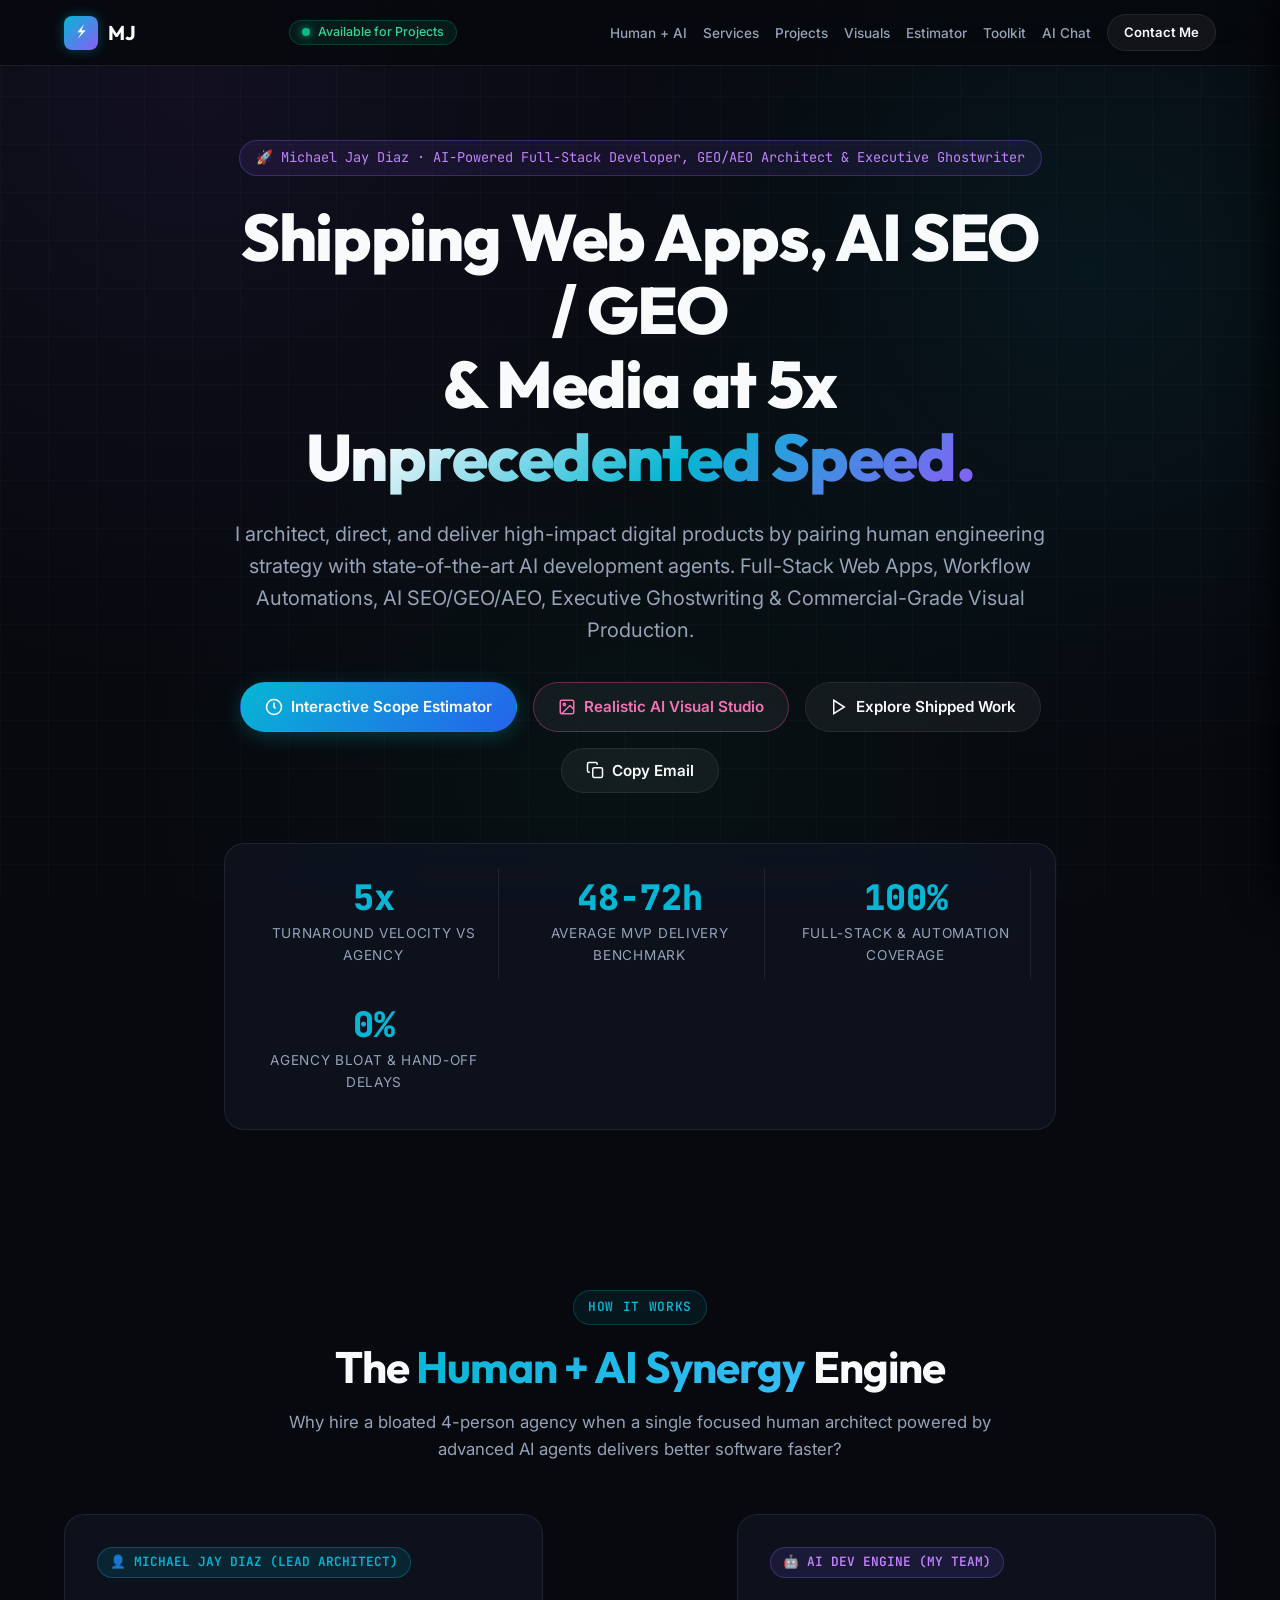
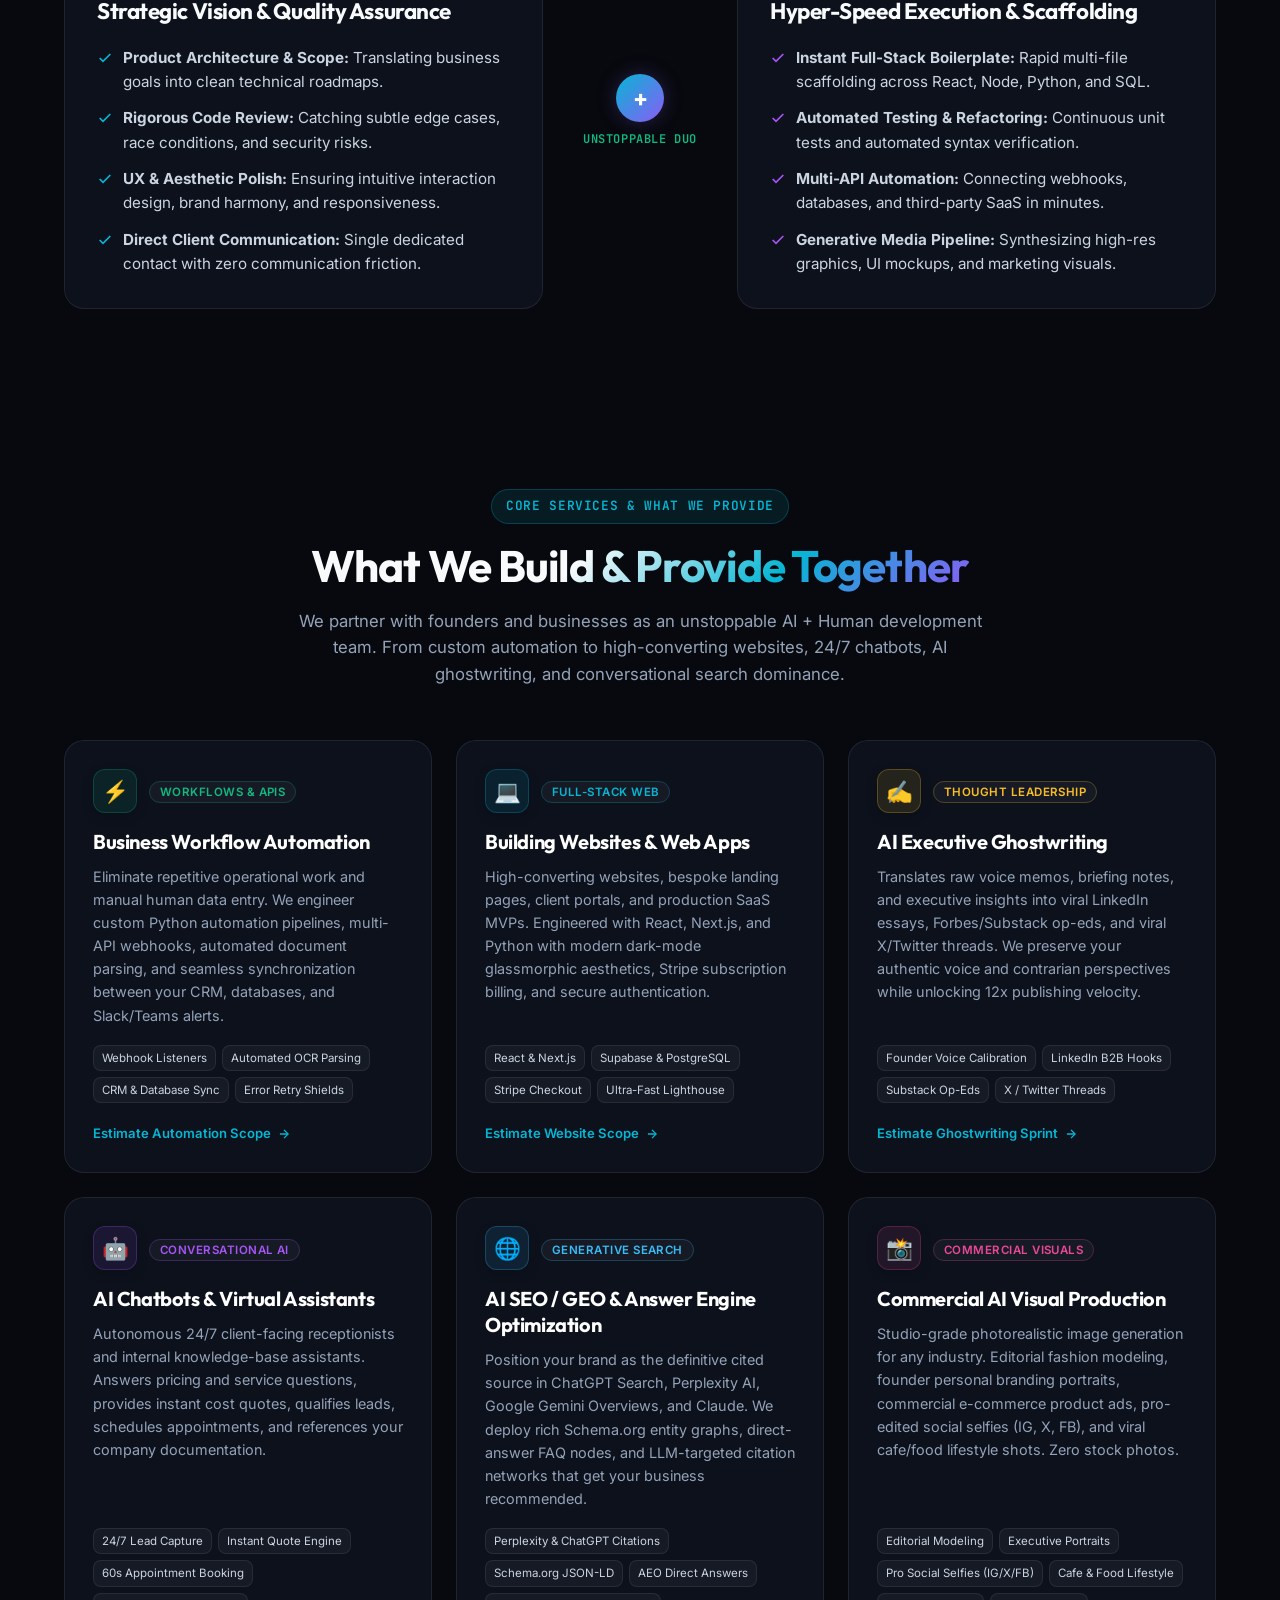
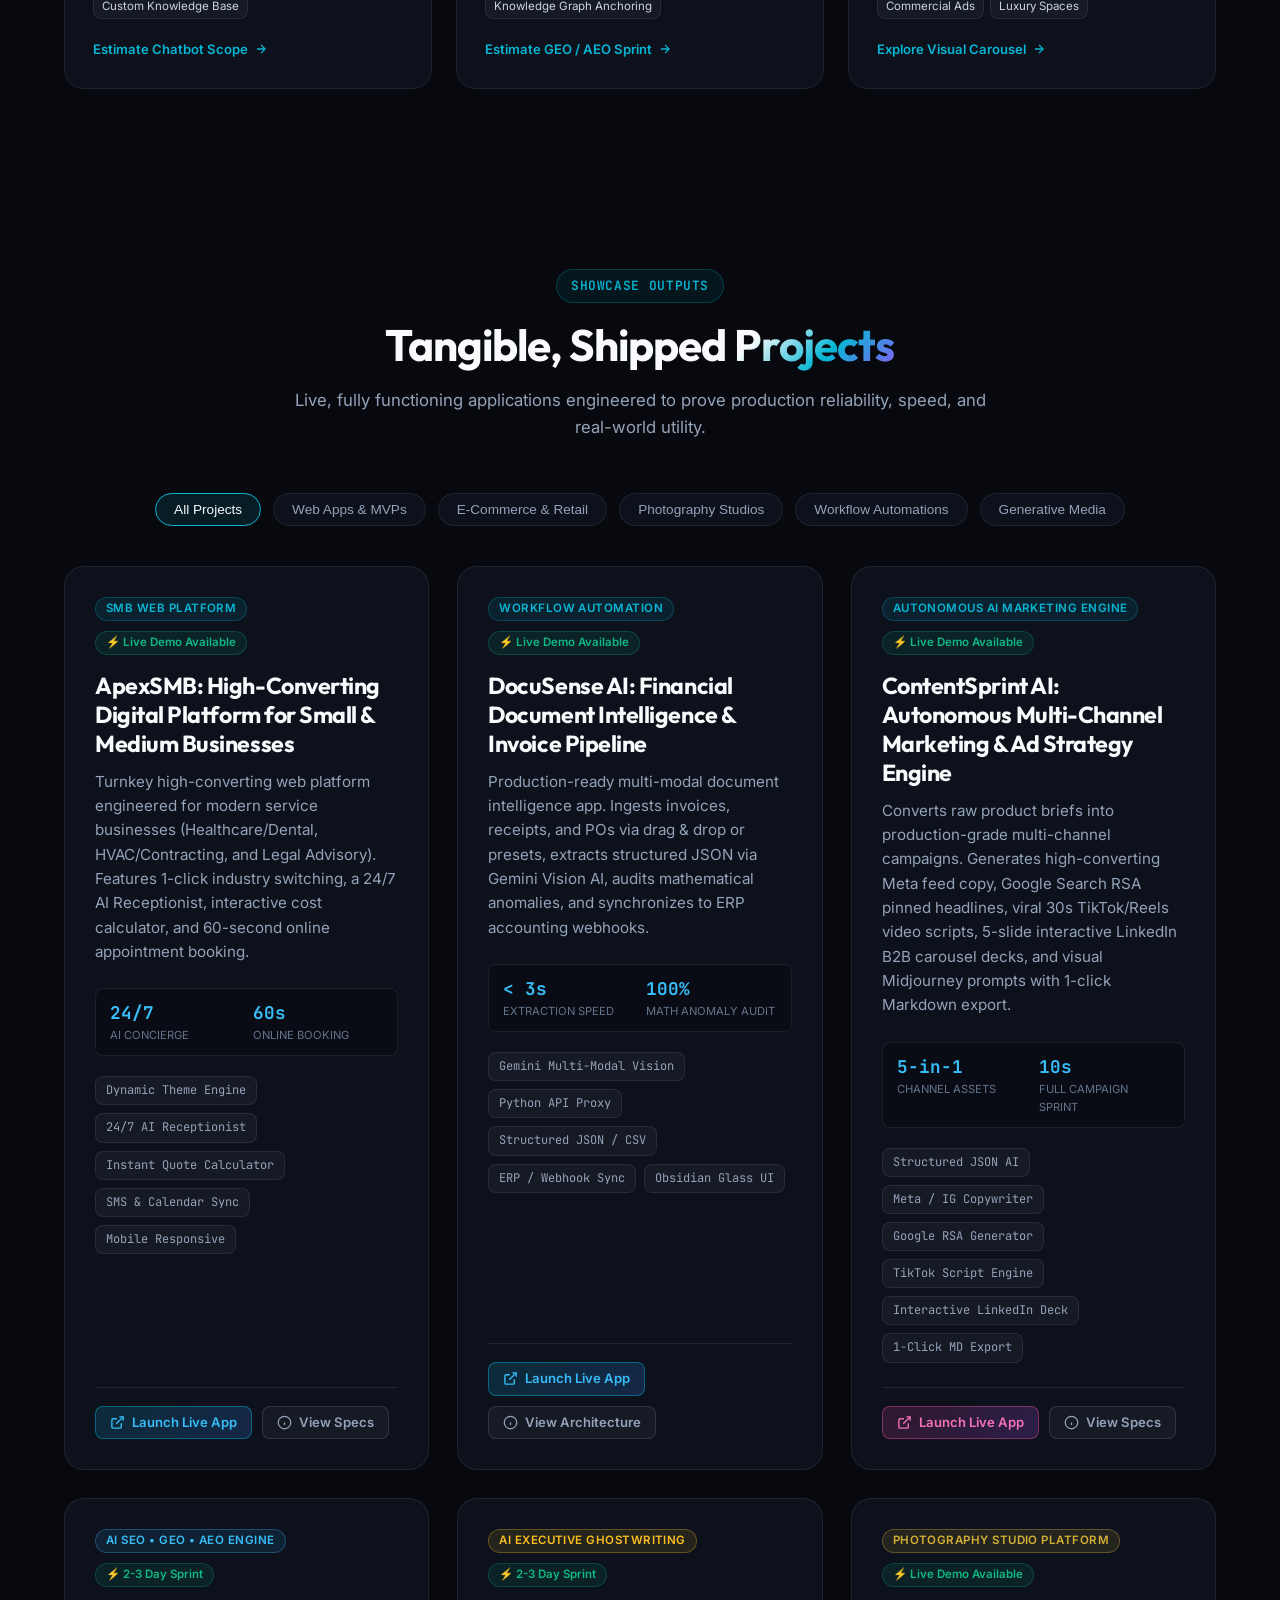
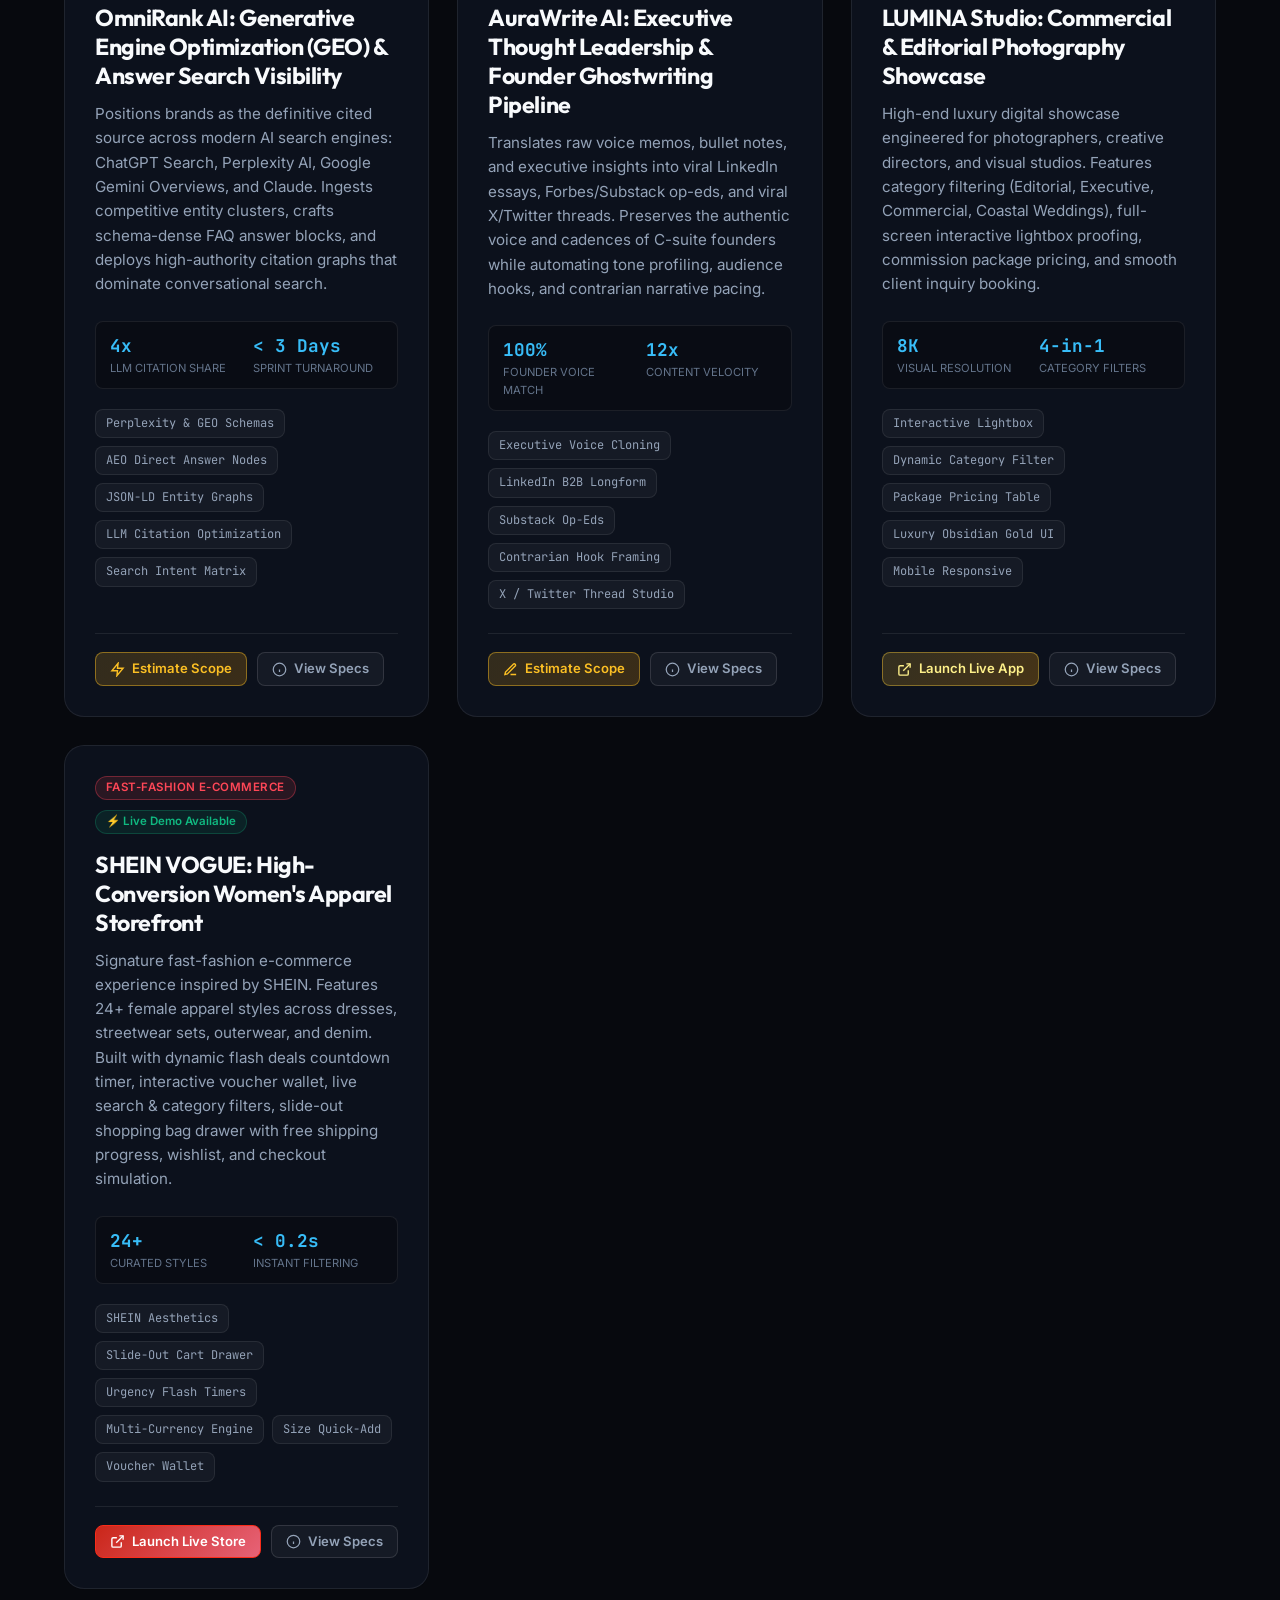
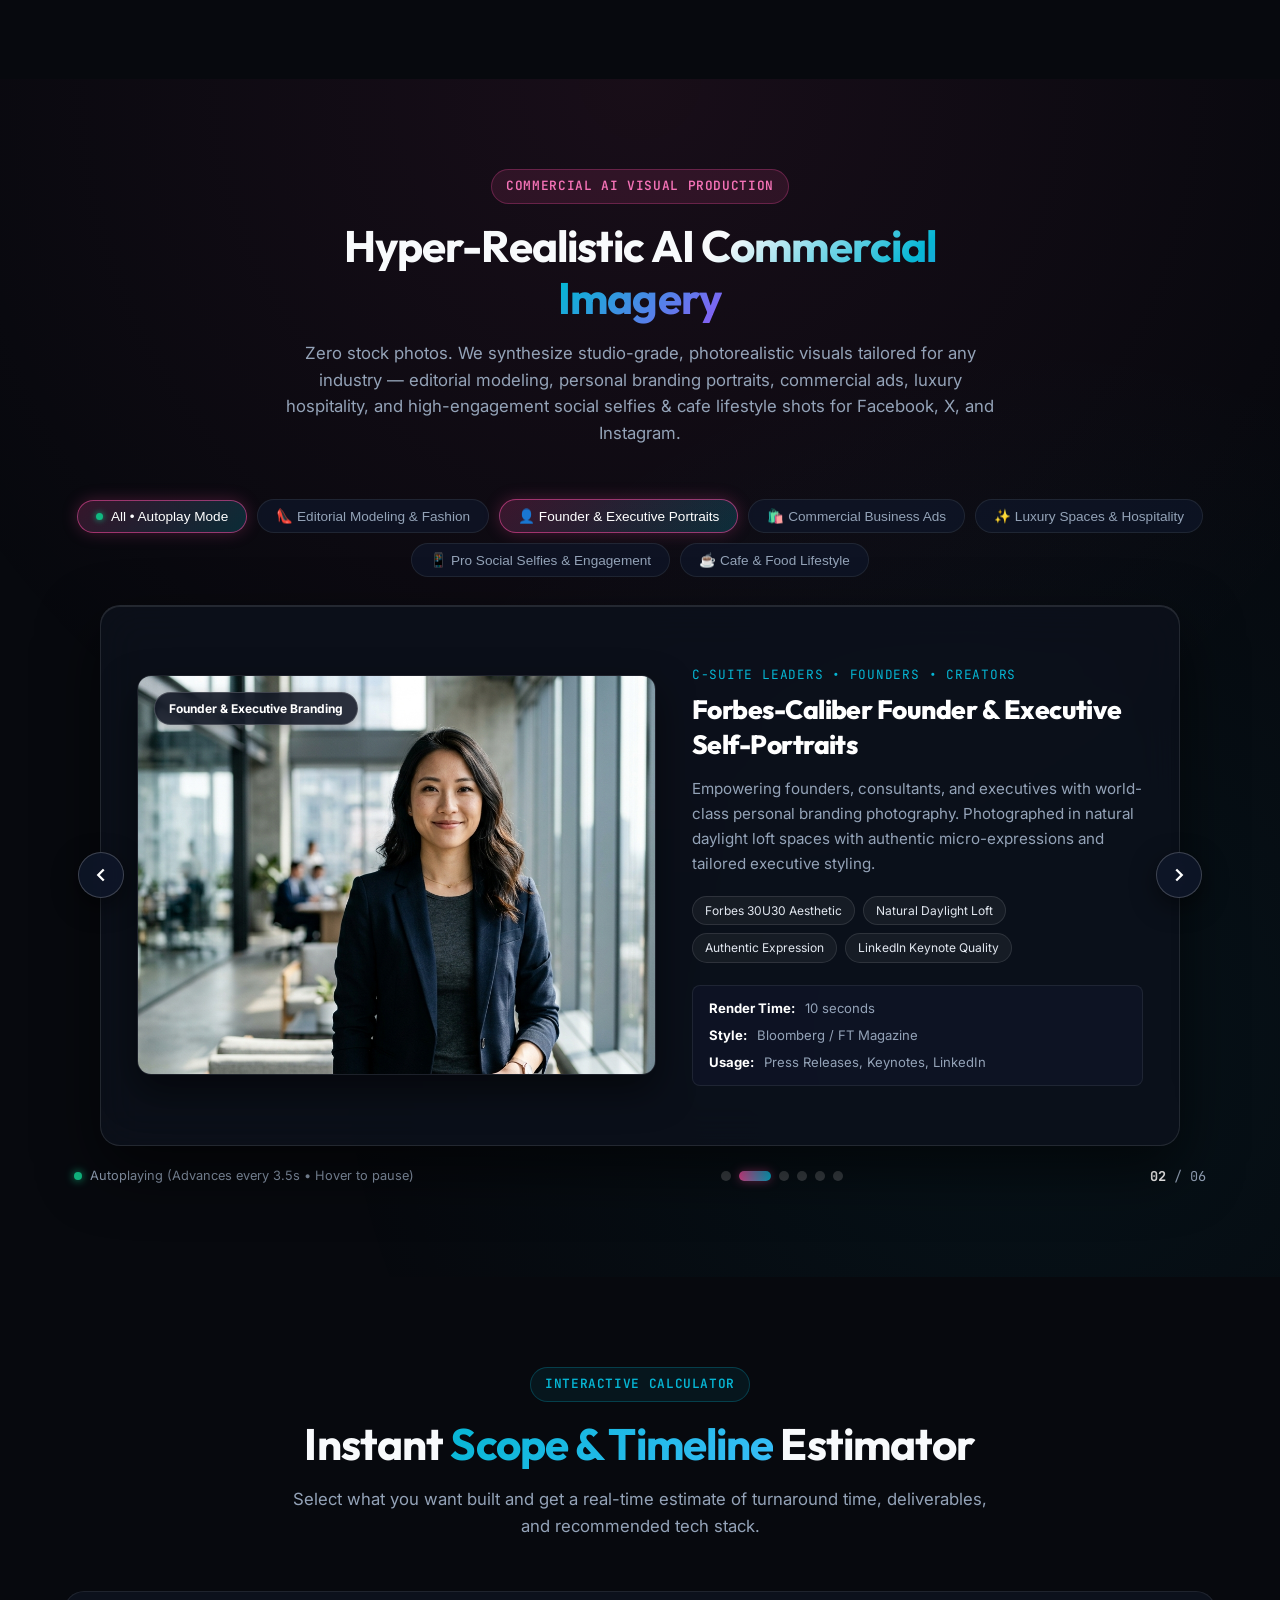
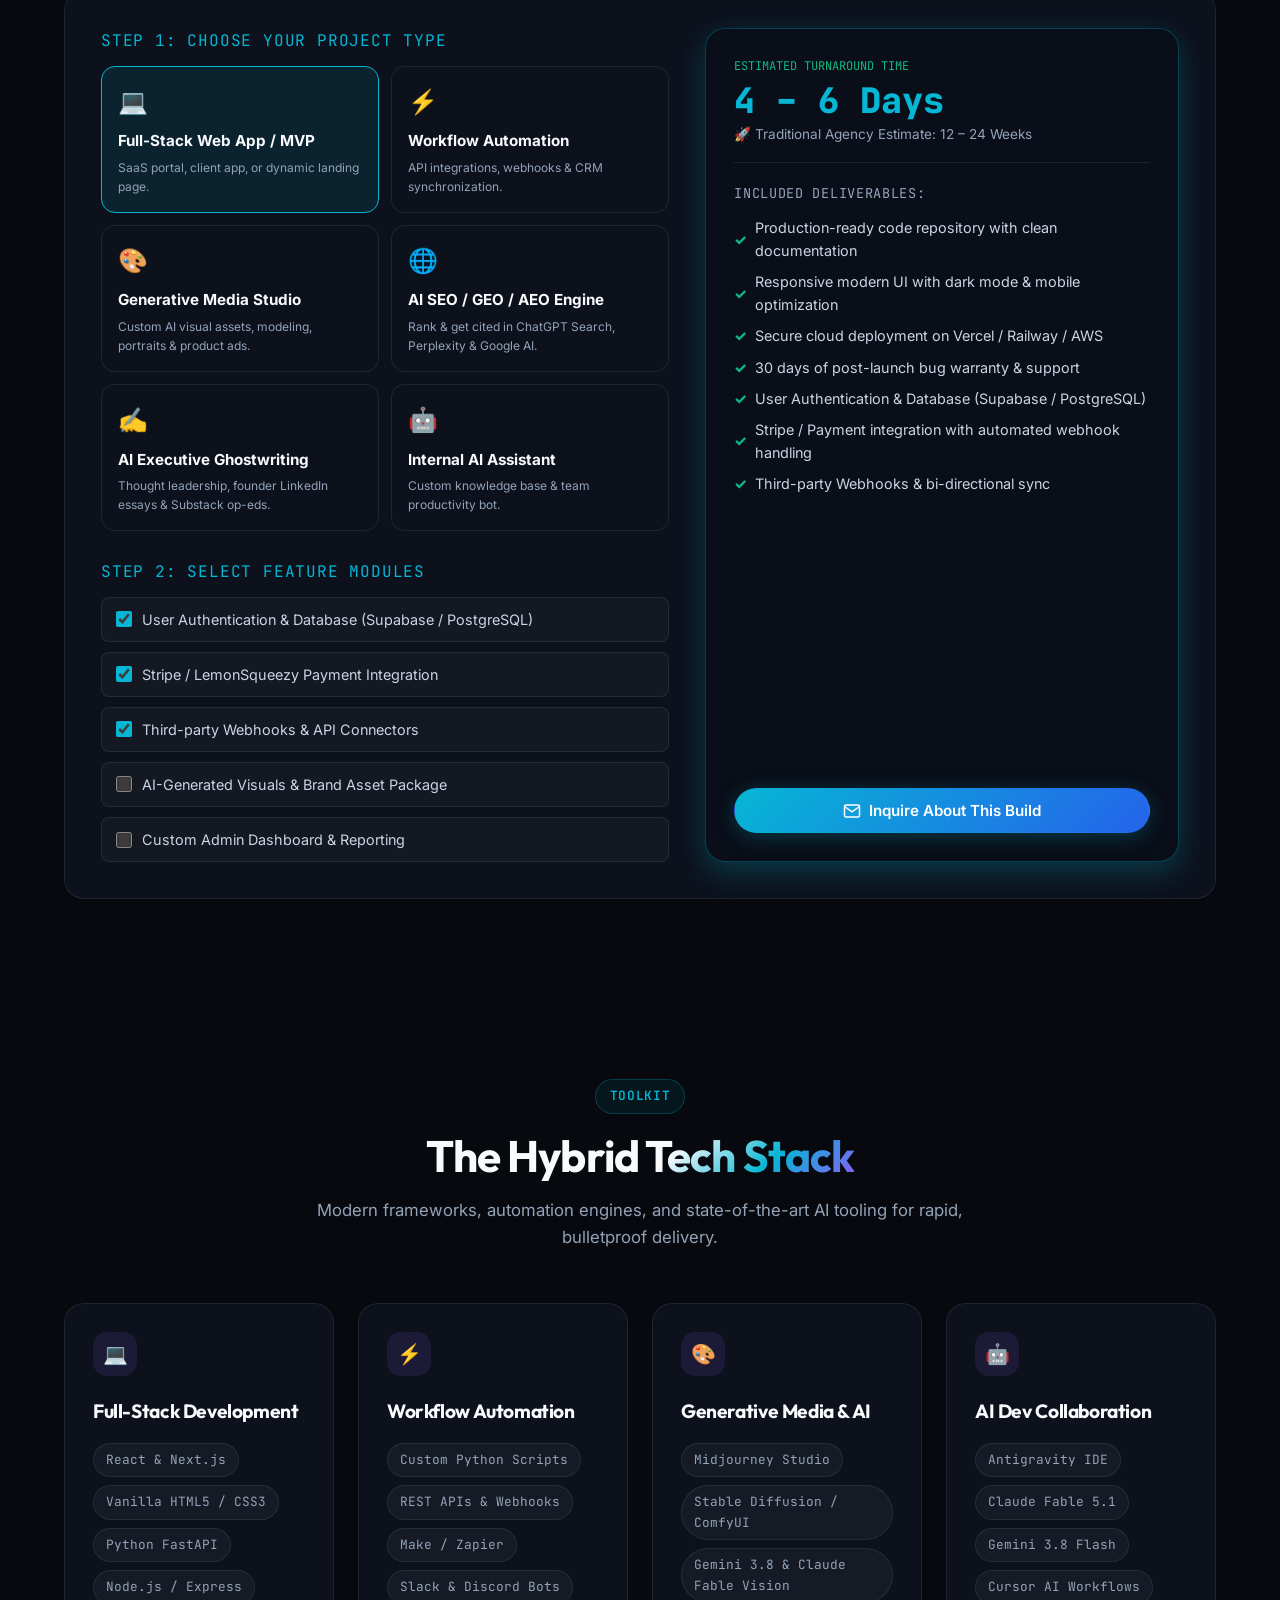
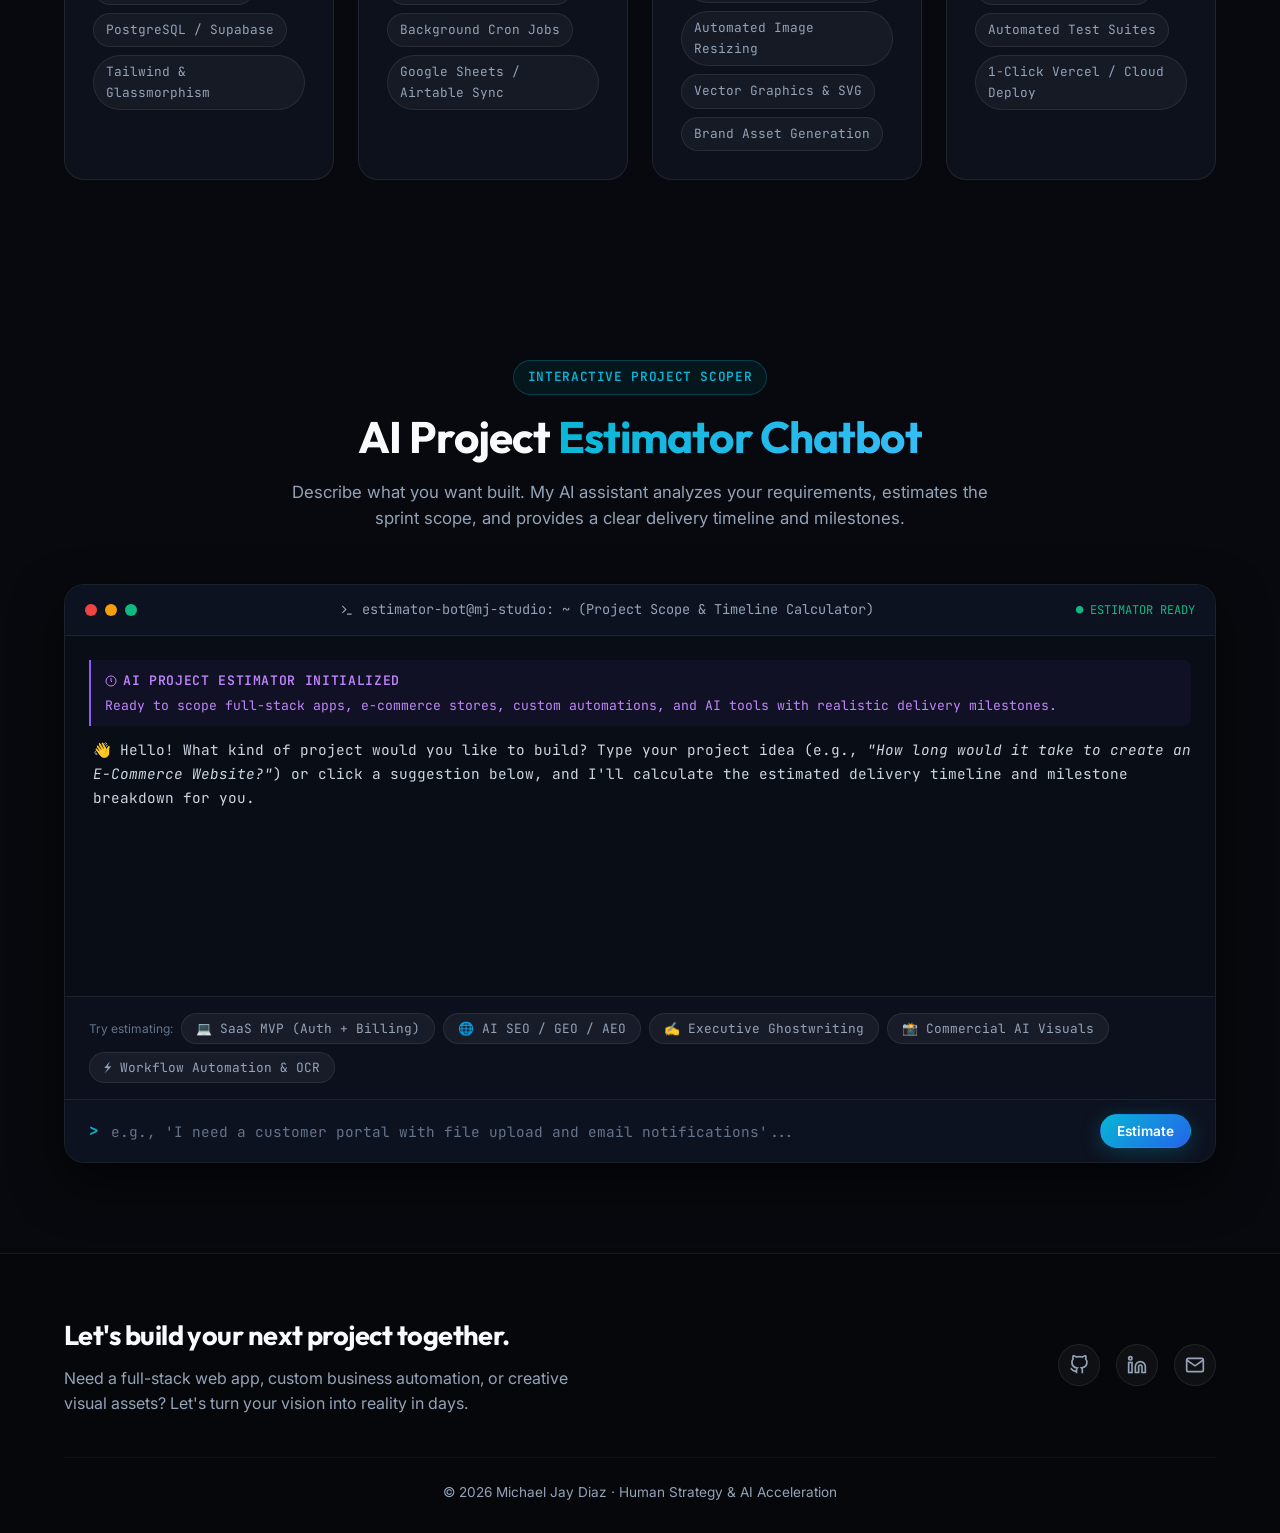
==== commit 00a07300: "feat: launch SHEIN-inspired women's fashion e-commerce storefront with 24 styles, flash sale countdo" ====
--- a/index.html
+++ b/index.html
@@ -398,6 +398,7 @@
       <div class="projects-filter">
         <button class="filter-btn active" data-filter="all">All Projects</button>
         <button class="filter-btn" data-filter="webapp">Web Apps & MVPs</button>
+        <button class="filter-btn" data-filter="ecommerce">E-Commerce & Retail</button>
         <button class="filter-btn" data-filter="photography">Photography Studios</button>
         <button class="filter-btn" data-filter="automation">Workflow Automations</button>
         <button class="filter-btn" data-filter="media">Generative Media</button>
@@ -666,6 +667,51 @@
               <span>Launch Live App</span>
             </a>
             <button type="button" class="card-btn card-btn-secondary btn-view-arch" data-project="visioncraft">
+              <svg width="15" height="15" viewBox="0 0 24 24" fill="none" stroke="currentColor" stroke-width="2"><circle cx="12" cy="12" r="10"></circle><line x1="12" y1="16" x2="12" y2="12"></line><line x1="12" y1="8" x2="12.01" y2="8"></line></svg>
+              <span>View Specs</span>
+            </button>
+          </div>
+        </div>
+
+        <!-- Project 7: SHEIN VOGUE E-Commerce Platform -->
+        <div class="project-card" data-category="ecommerce">
+          <div>
+            <div class="project-badge-bar">
+              <span class="project-cat" style="color: #ff4757; background: rgba(255, 71, 87, 0.12); border-color: rgba(255, 71, 87, 0.35);">Fast-Fashion E-Commerce</span>
+              <span class="project-speed-tag">⚡ Live Demo Available</span>
+            </div>
+            <h3 class="project-title">SHEIN VOGUE: High-Conversion Women's Apparel Storefront</h3>
+            <p class="project-summary">
+              Signature fast-fashion e-commerce experience inspired by SHEIN. Features 24+ female apparel styles across dresses, streetwear sets, outerwear, and denim. Built with dynamic flash deals countdown timer, interactive voucher wallet, live search & category filters, slide-out shopping bag drawer with free shipping progress, wishlist, and checkout simulation.
+            </p>
+
+            <div class="project-metrics">
+              <div class="card-metric">
+                <div class="card-metric-val">24+</div>
+                <div class="card-metric-lbl">Curated Styles</div>
+              </div>
+              <div class="card-metric">
+                <div class="card-metric-val">&lt; 0.2s</div>
+                <div class="card-metric-lbl">Instant Filtering</div>
+              </div>
+            </div>
+
+            <div class="project-tech">
+              <span class="tech-tag">SHEIN Aesthetics</span>
+              <span class="tech-tag">Slide-Out Cart Drawer</span>
+              <span class="tech-tag">Urgency Flash Timers</span>
+              <span class="tech-tag">Multi-Currency Engine</span>
+              <span class="tech-tag">Size Quick-Add</span>
+              <span class="tech-tag">Voucher Wallet</span>
+            </div>
+          </div>
+
+          <div class="project-links">
+            <a href="clothing/" target="_blank" class="card-btn card-btn-primary" style="background: linear-gradient(135deg, rgba(250, 44, 25, 0.8), rgba(255, 107, 129, 0.9)); border-color: #fa2c19; color: #ffffff;">
+              <svg width="15" height="15" viewBox="0 0 24 24" fill="none" stroke="currentColor" stroke-width="2.2"><path d="M18 13v6a2 2 0 0 1-2 2H5a2 2 0 0 1-2-2V8a2 2 0 0 1 2-2h6"></path><polyline points="15 3 21 3 21 9"></polyline><line x1="10" y1="14" x2="21" y2="3"></line></svg>
+              <span>Launch Live Store</span>
+            </a>
+            <button type="button" class="card-btn card-btn-secondary btn-view-arch" data-project="sheinvogue">
               <svg width="15" height="15" viewBox="0 0 24 24" fill="none" stroke="currentColor" stroke-width="2"><circle cx="12" cy="12" r="10"></circle><line x1="12" y1="16" x2="12" y2="12"></line><line x1="12" y1="8" x2="12.01" y2="8"></line></svg>
               <span>View Specs</span>
             </button>
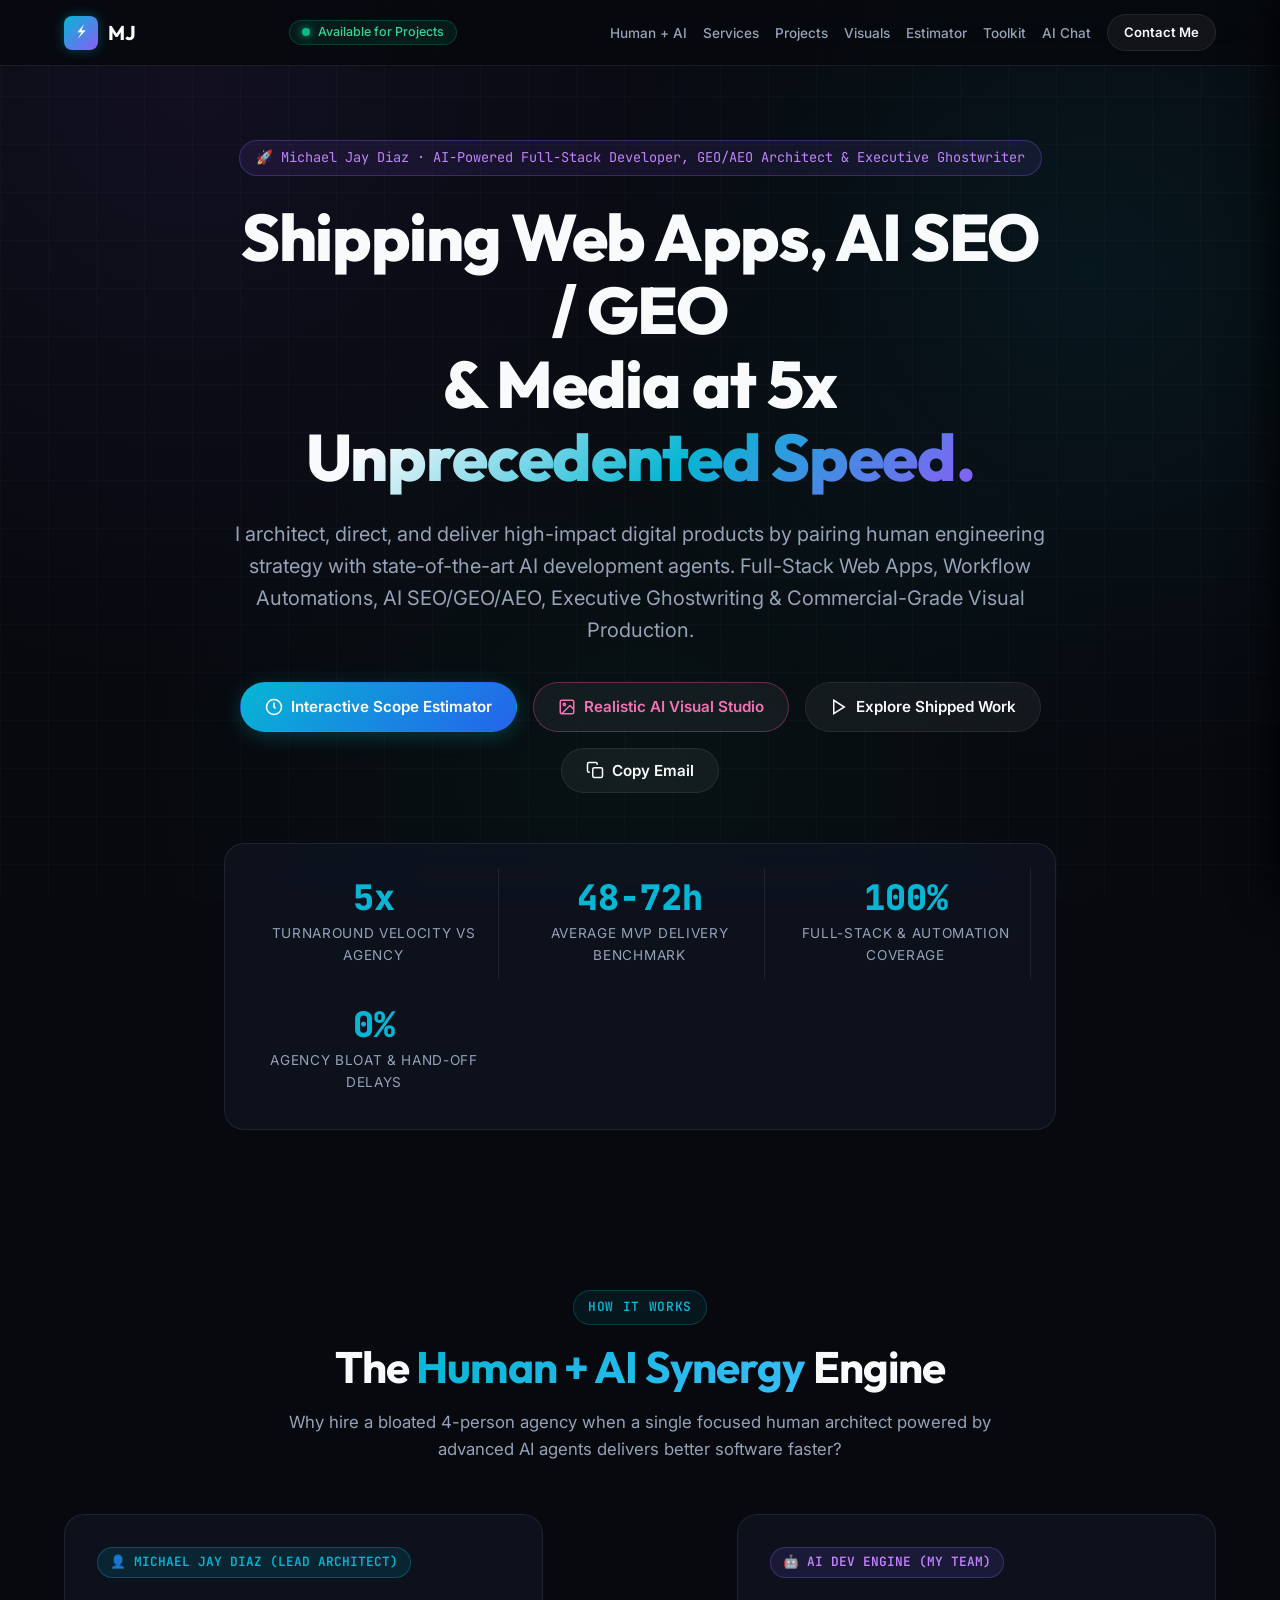
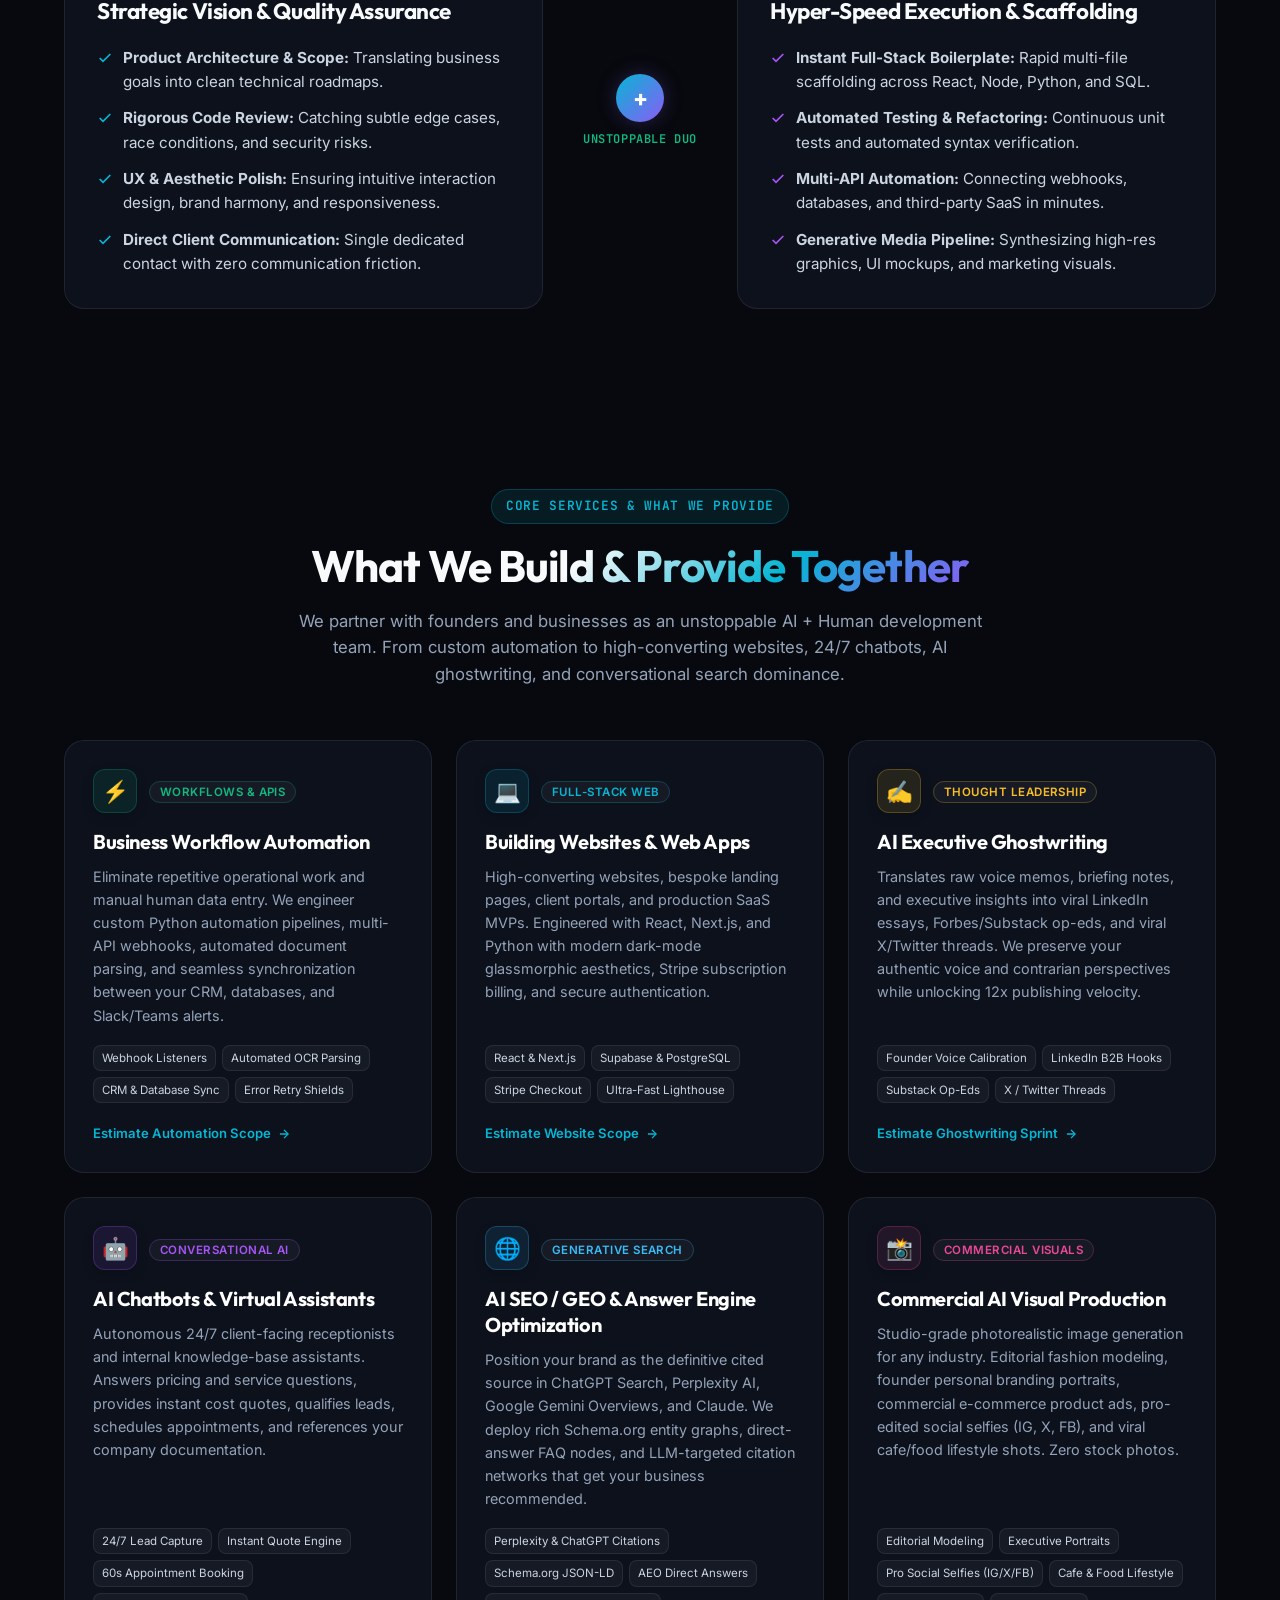
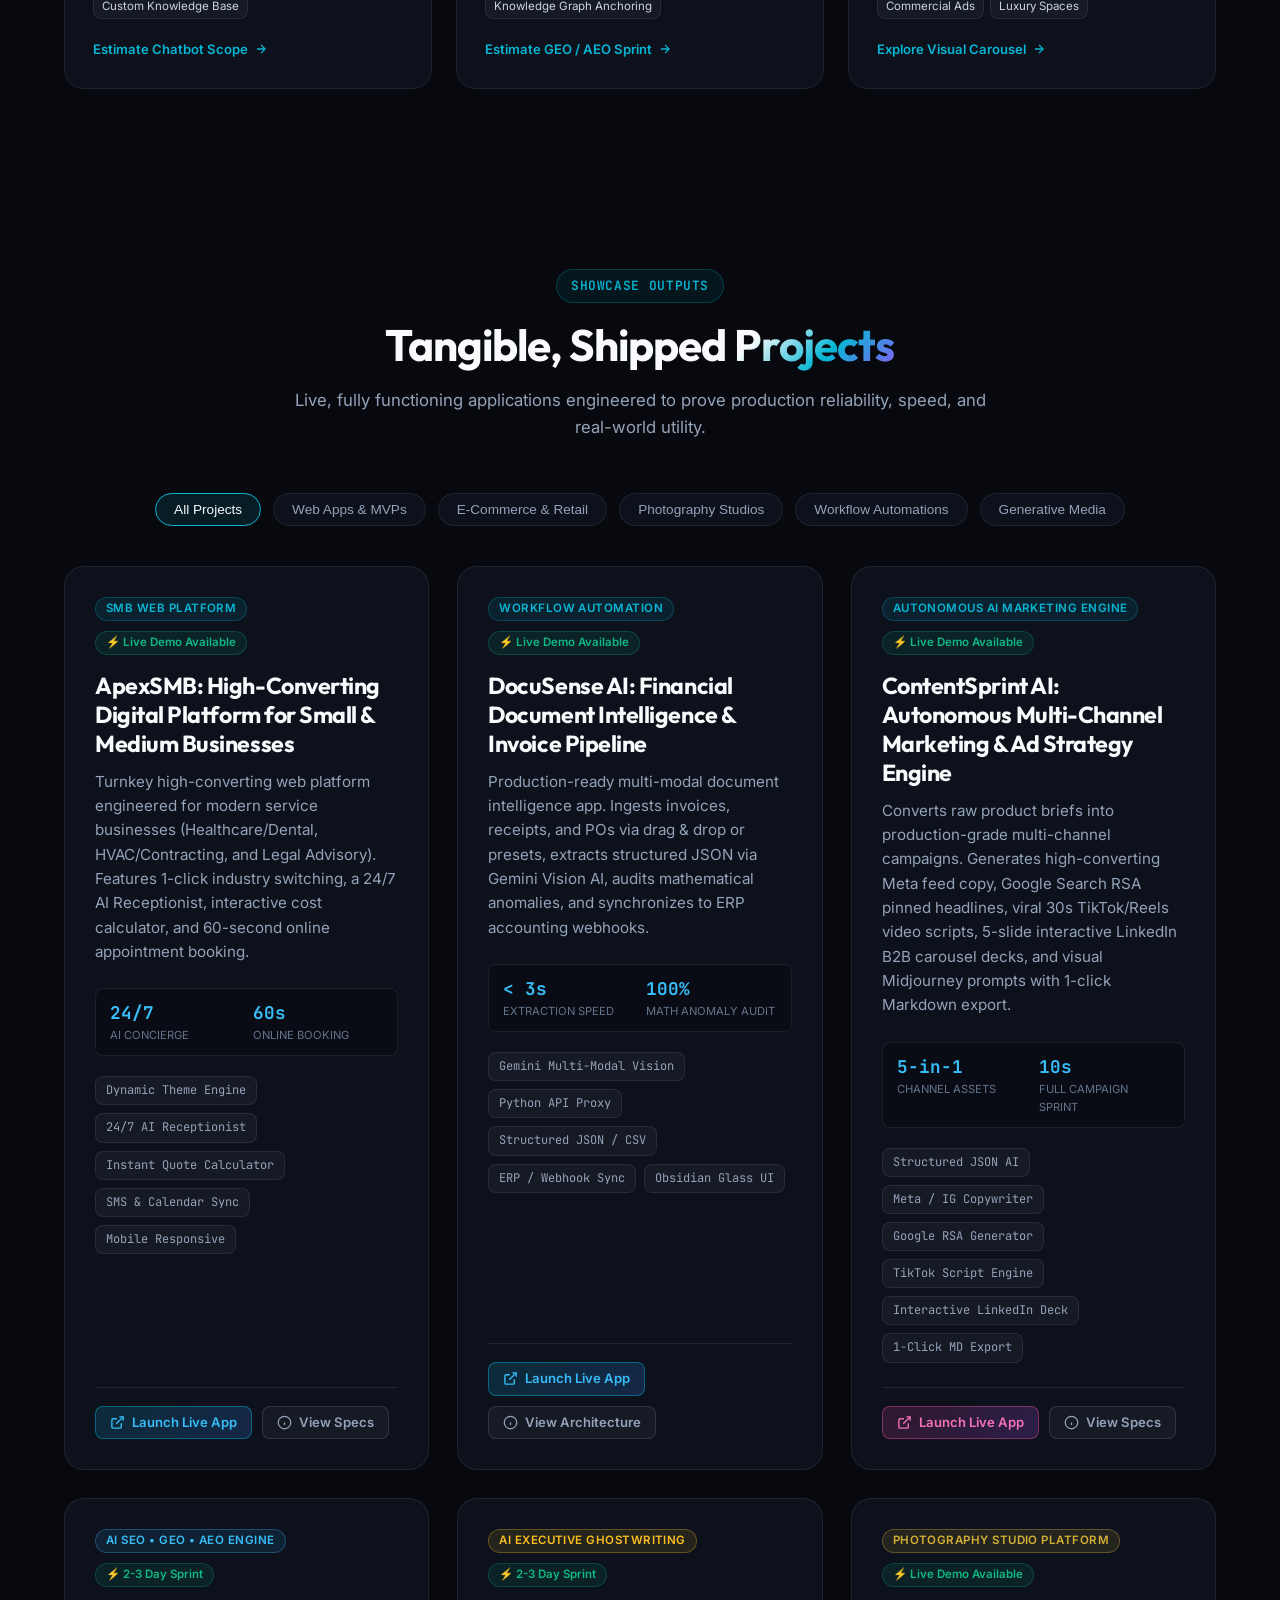
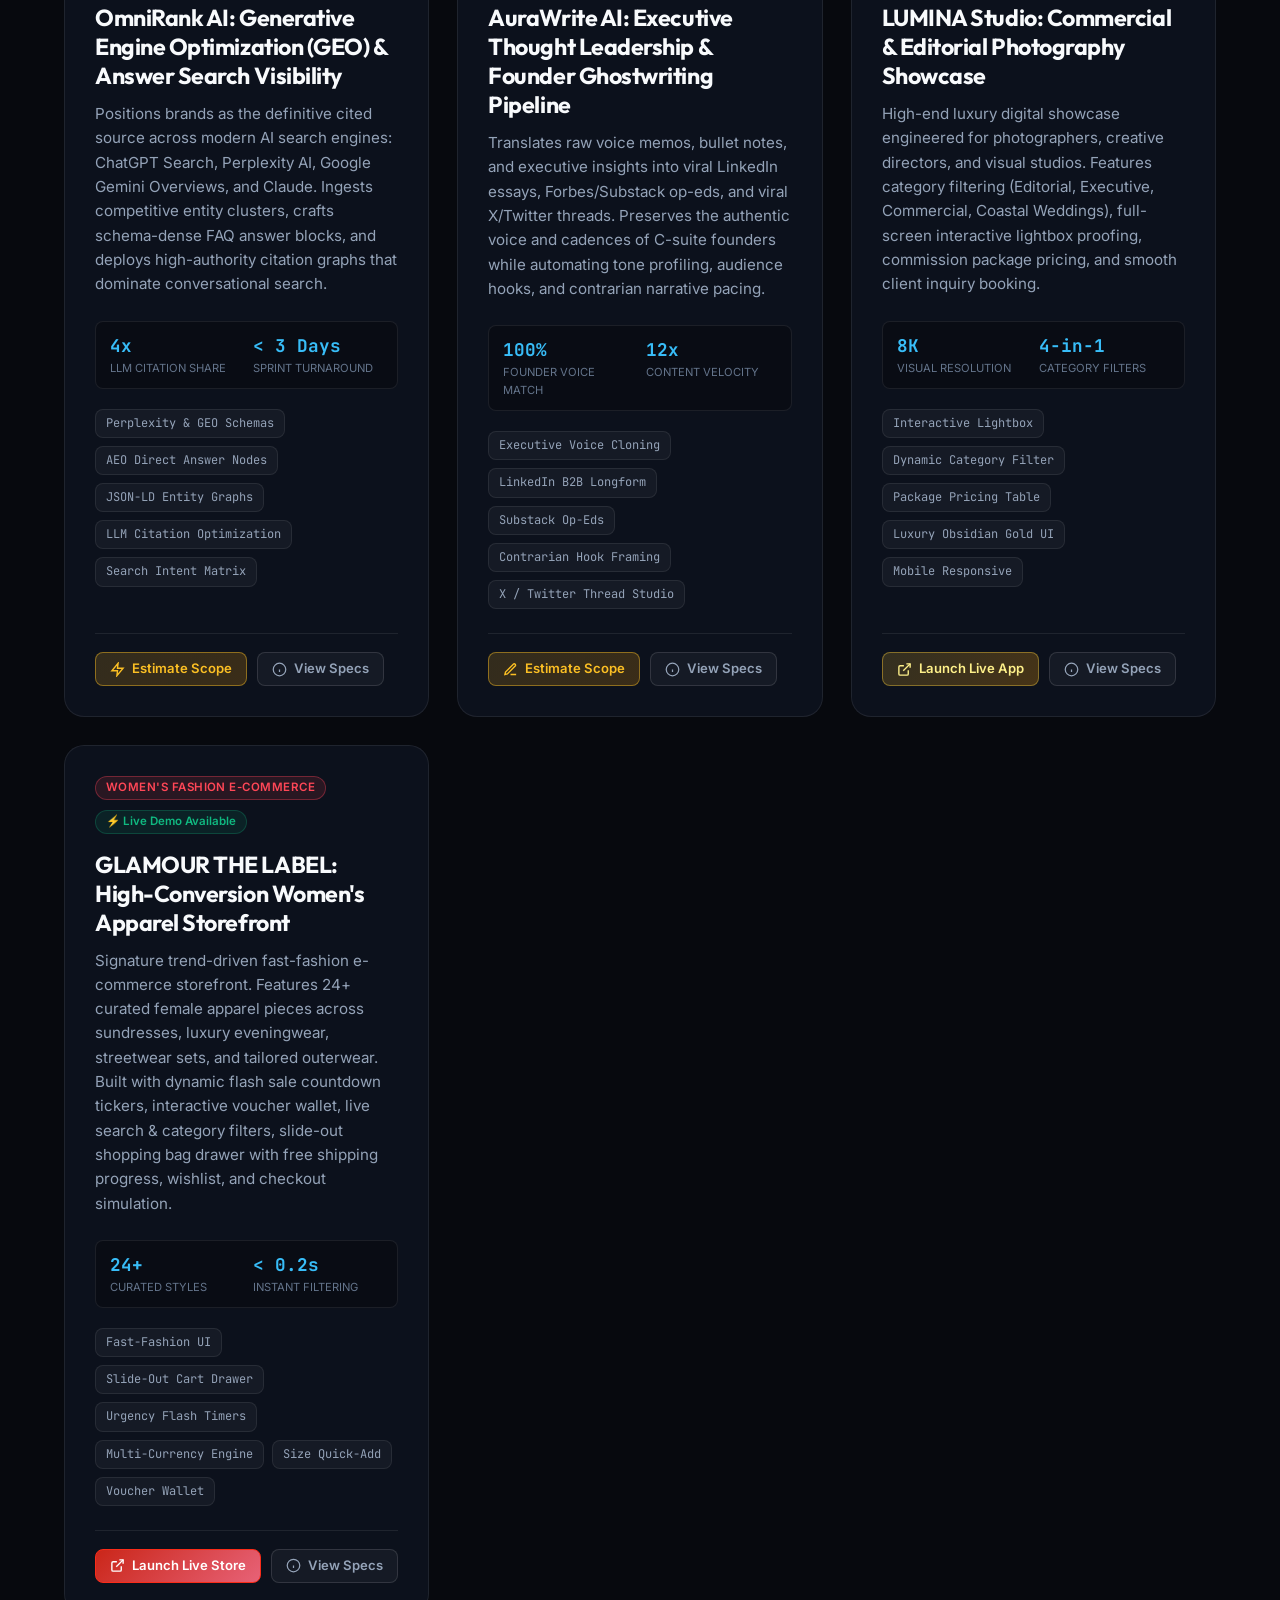
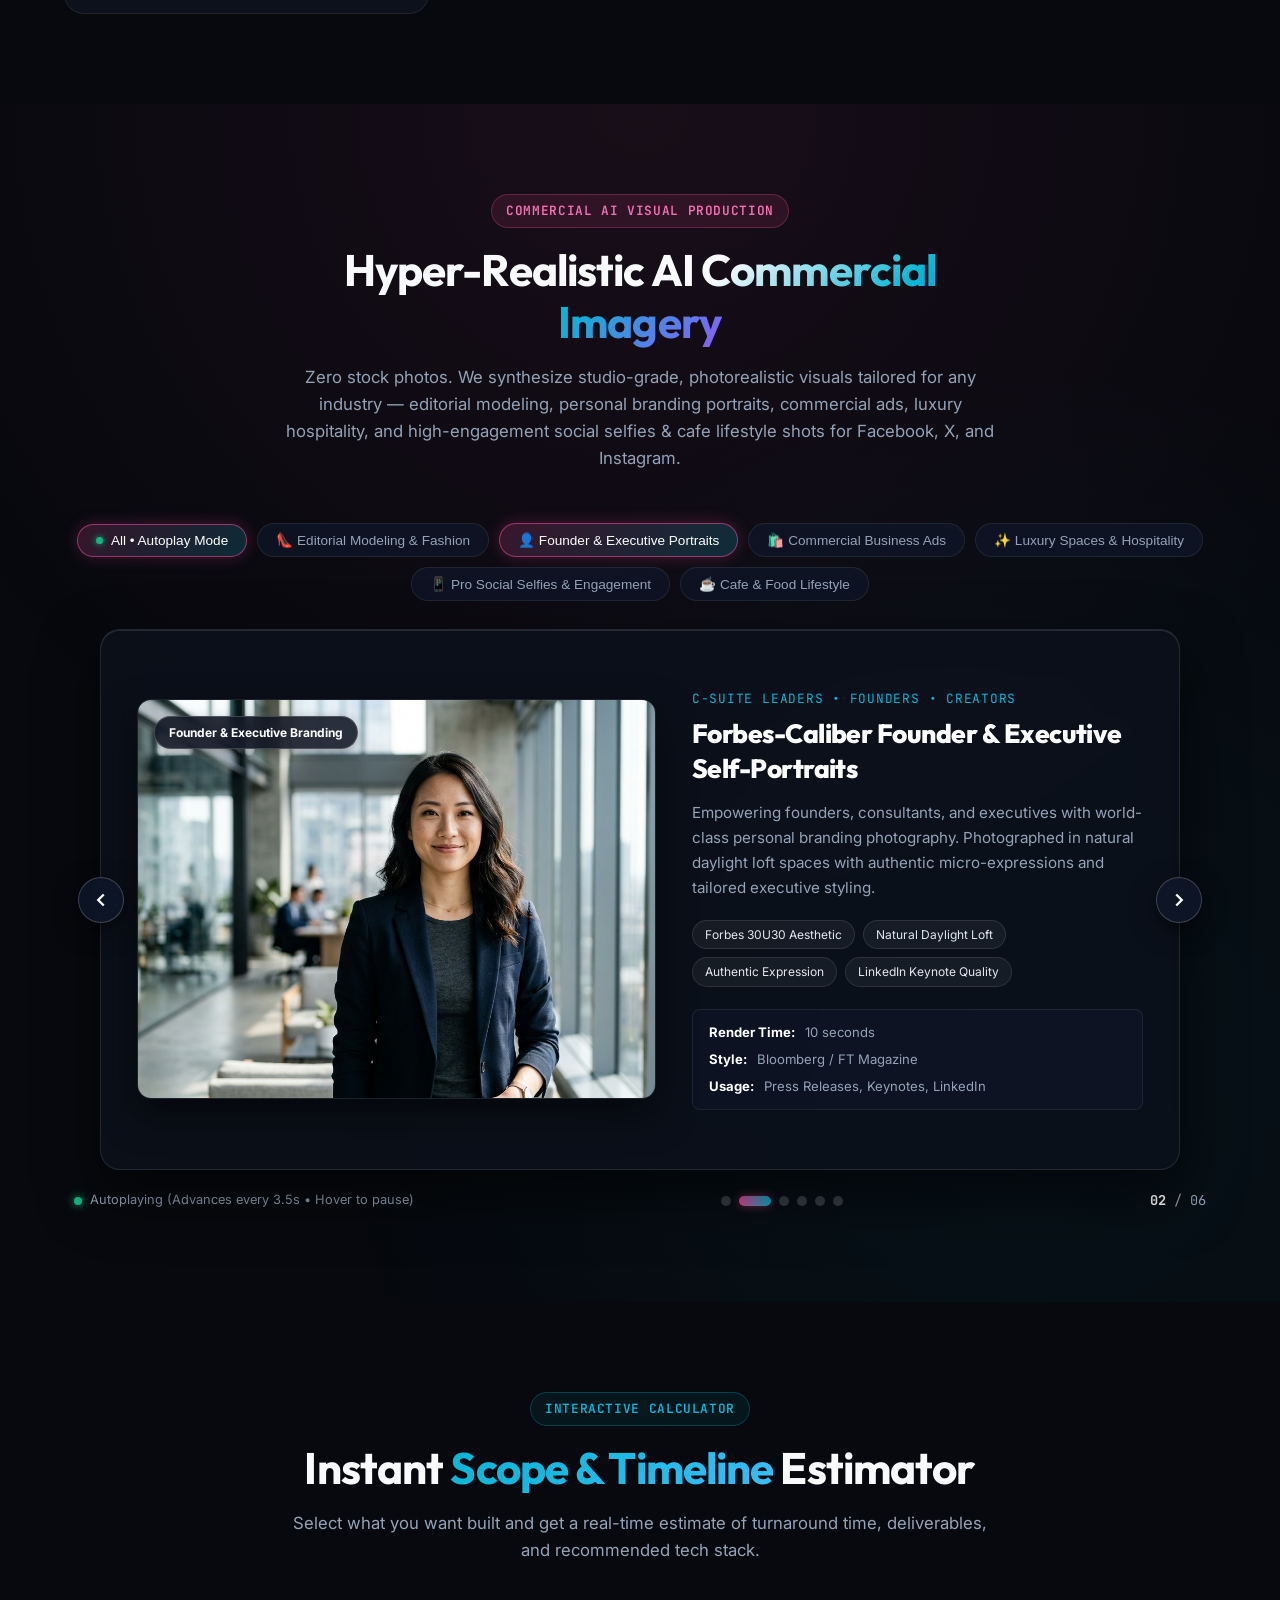
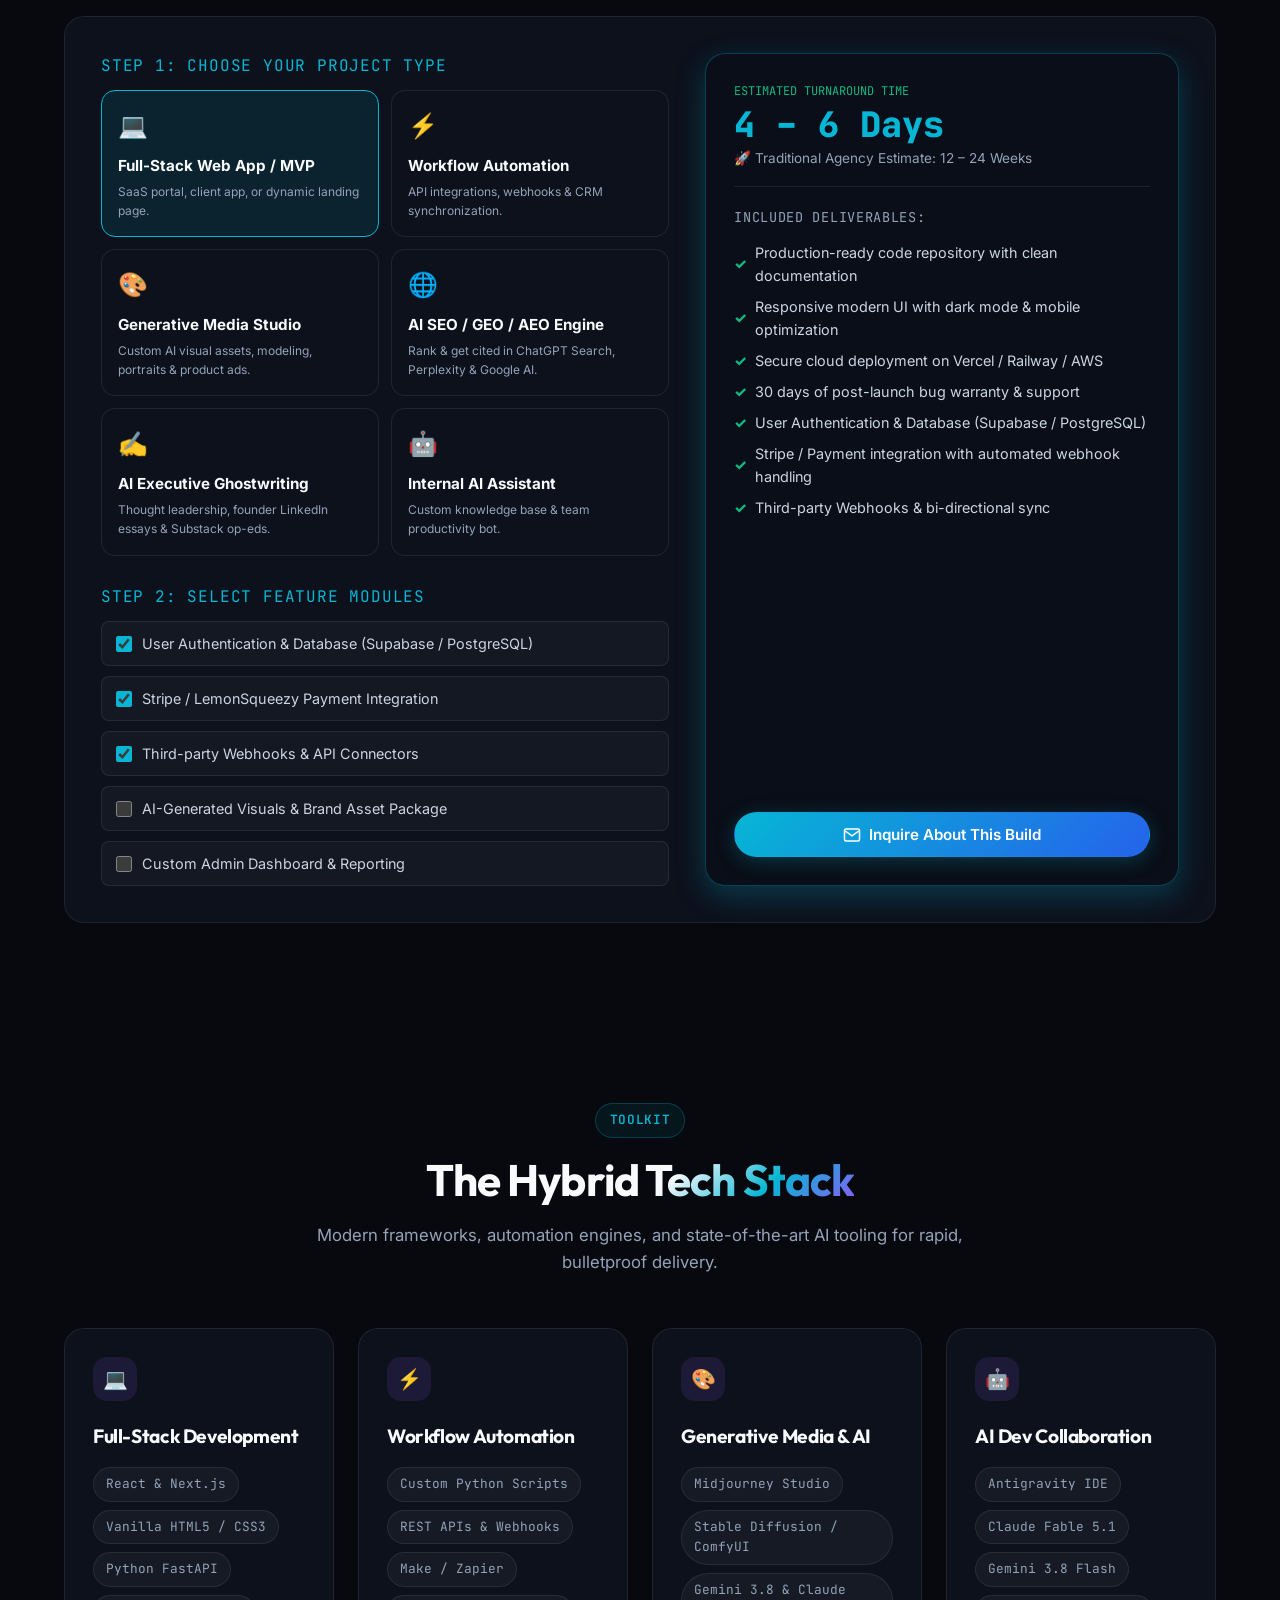
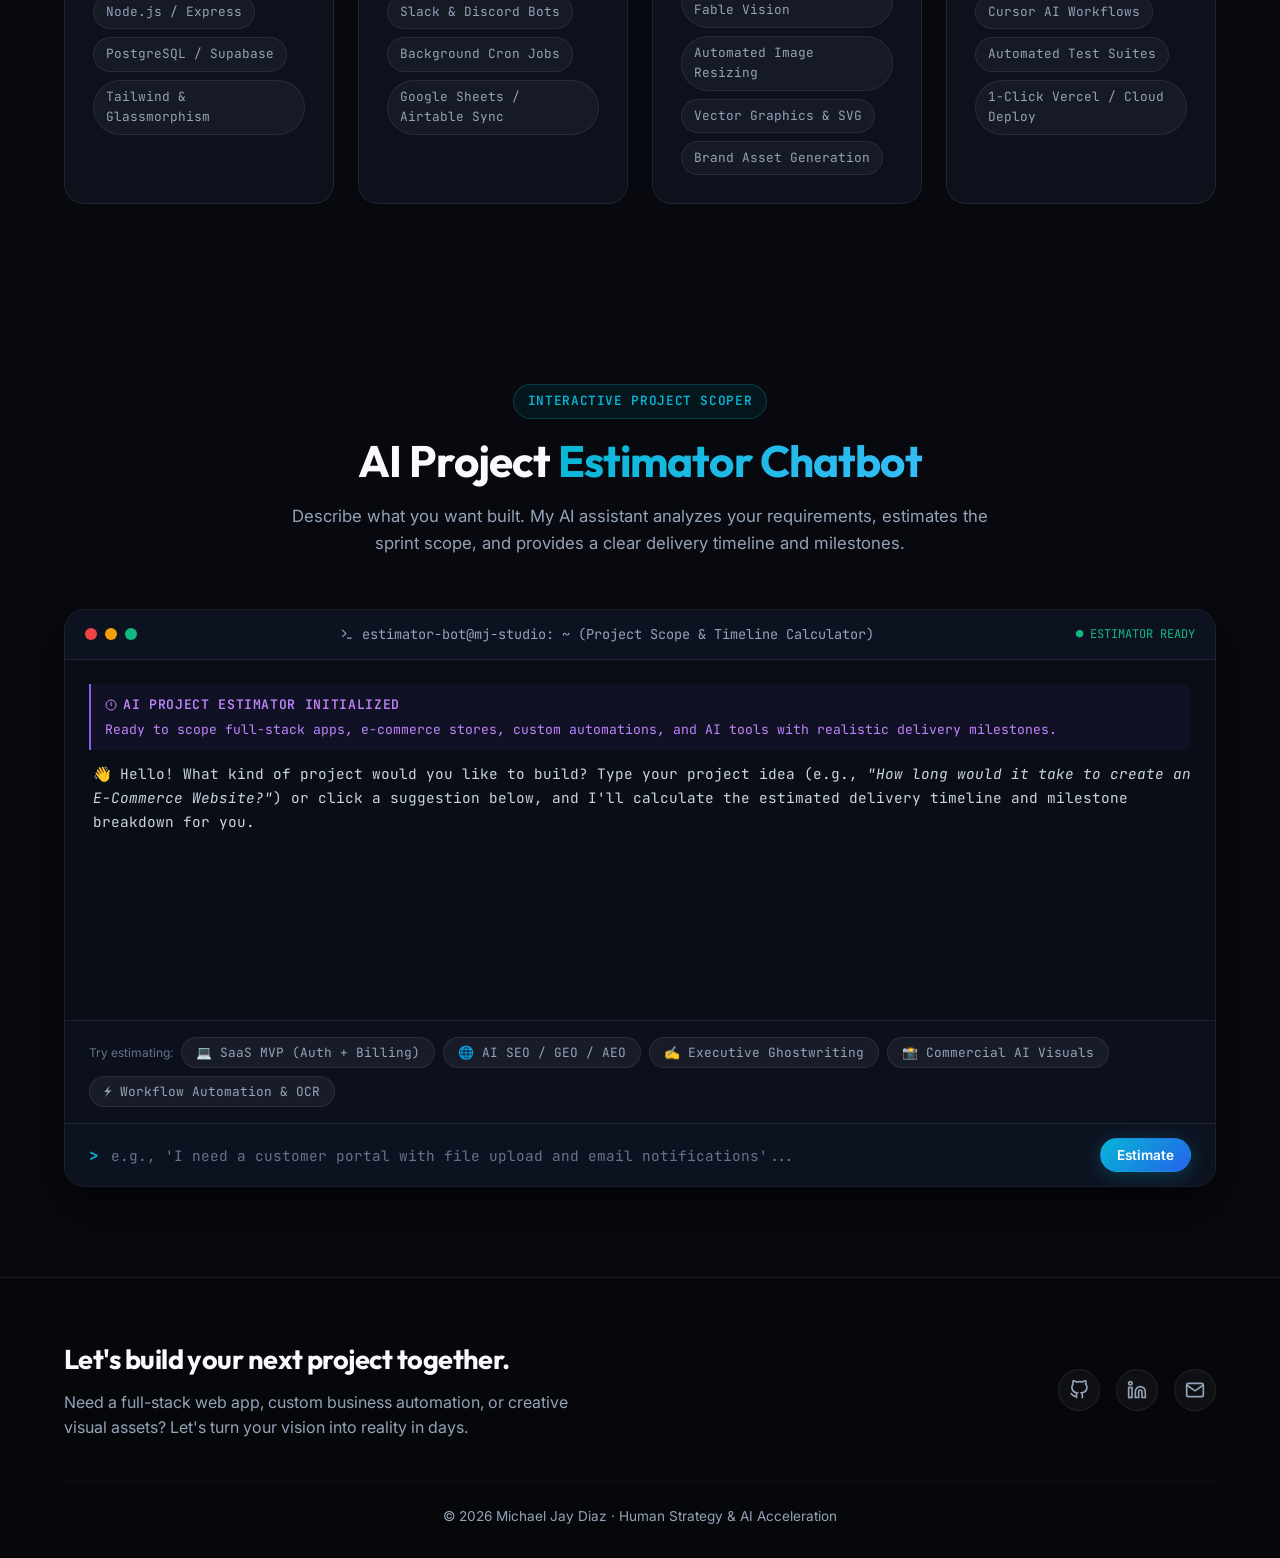
==== commit f51c1398: "refactor: rename e-commerce brand to GLAMOUR THE LABEL and remove all SHEIN references" ====
--- a/index.html
+++ b/index.html
@@ -673,16 +673,16 @@
           </div>
         </div>
 
-        <!-- Project 7: SHEIN VOGUE E-Commerce Platform -->
+        <!-- Project 7: GLAMOUR THE LABEL E-Commerce Platform -->
         <div class="project-card" data-category="ecommerce">
           <div>
             <div class="project-badge-bar">
-              <span class="project-cat" style="color: #ff4757; background: rgba(255, 71, 87, 0.12); border-color: rgba(255, 71, 87, 0.35);">Fast-Fashion E-Commerce</span>
+              <span class="project-cat" style="color: #ff4757; background: rgba(255, 71, 87, 0.12); border-color: rgba(255, 71, 87, 0.35);">Women's Fashion E-Commerce</span>
               <span class="project-speed-tag">⚡ Live Demo Available</span>
             </div>
-            <h3 class="project-title">SHEIN VOGUE: High-Conversion Women's Apparel Storefront</h3>
+            <h3 class="project-title">GLAMOUR THE LABEL: High-Conversion Women's Apparel Storefront</h3>
             <p class="project-summary">
-              Signature fast-fashion e-commerce experience inspired by SHEIN. Features 24+ female apparel styles across dresses, streetwear sets, outerwear, and denim. Built with dynamic flash deals countdown timer, interactive voucher wallet, live search & category filters, slide-out shopping bag drawer with free shipping progress, wishlist, and checkout simulation.
+              Signature trend-driven fast-fashion e-commerce storefront. Features 24+ curated female apparel pieces across sundresses, luxury eveningwear, streetwear sets, and tailored outerwear. Built with dynamic flash sale countdown tickers, interactive voucher wallet, live search & category filters, slide-out shopping bag drawer with free shipping progress, wishlist, and checkout simulation.
             </p>
 
             <div class="project-metrics">
@@ -697,7 +697,7 @@
             </div>
 
             <div class="project-tech">
-              <span class="tech-tag">SHEIN Aesthetics</span>
+              <span class="tech-tag">Fast-Fashion UI</span>
               <span class="tech-tag">Slide-Out Cart Drawer</span>
               <span class="tech-tag">Urgency Flash Timers</span>
               <span class="tech-tag">Multi-Currency Engine</span>
@@ -711,7 +711,7 @@
               <svg width="15" height="15" viewBox="0 0 24 24" fill="none" stroke="currentColor" stroke-width="2.2"><path d="M18 13v6a2 2 0 0 1-2 2H5a2 2 0 0 1-2-2V8a2 2 0 0 1 2-2h6"></path><polyline points="15 3 21 3 21 9"></polyline><line x1="10" y1="14" x2="21" y2="3"></line></svg>
               <span>Launch Live Store</span>
             </a>
-            <button type="button" class="card-btn card-btn-secondary btn-view-arch" data-project="sheinvogue">
+            <button type="button" class="card-btn card-btn-secondary btn-view-arch" data-project="glamourlabel">
               <svg width="15" height="15" viewBox="0 0 24 24" fill="none" stroke="currentColor" stroke-width="2"><circle cx="12" cy="12" r="10"></circle><line x1="12" y1="16" x2="12" y2="12"></line><line x1="12" y1="8" x2="12.01" y2="8"></line></svg>
               <span>View Specs</span>
             </button>
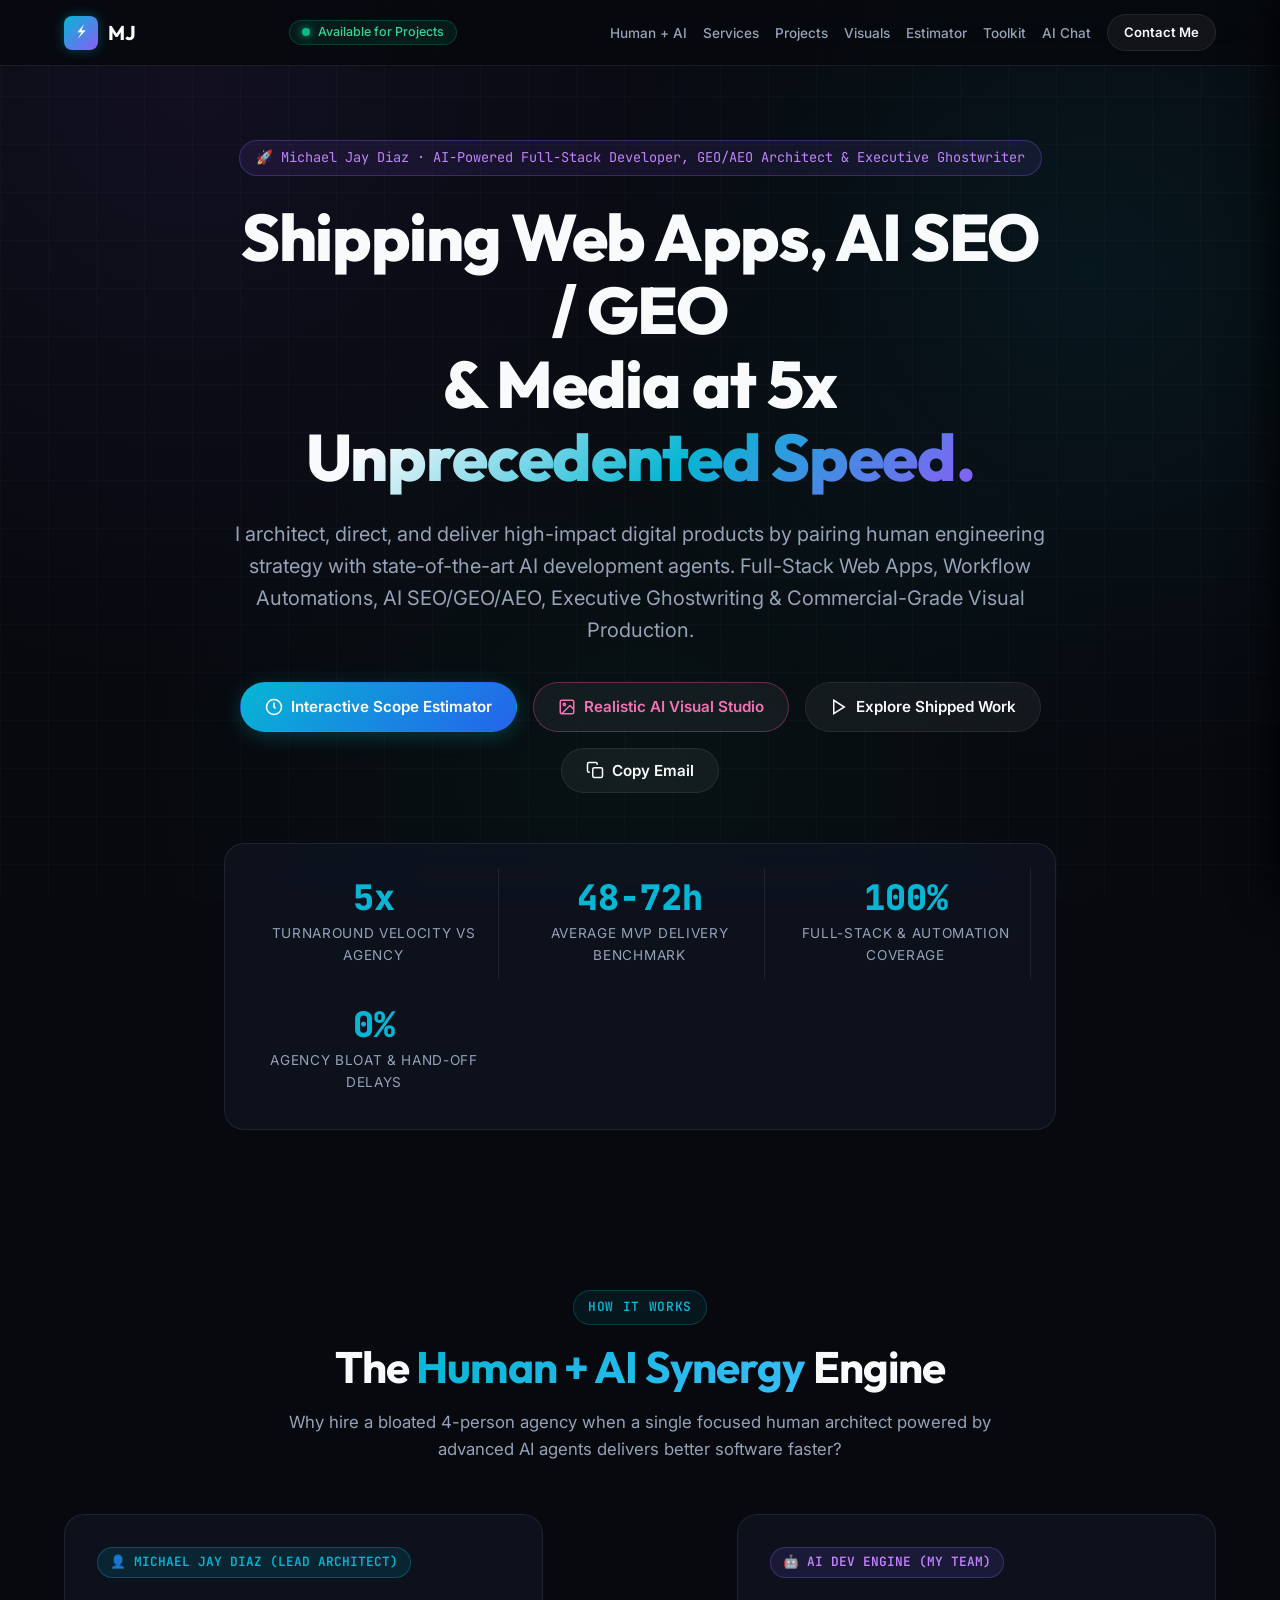
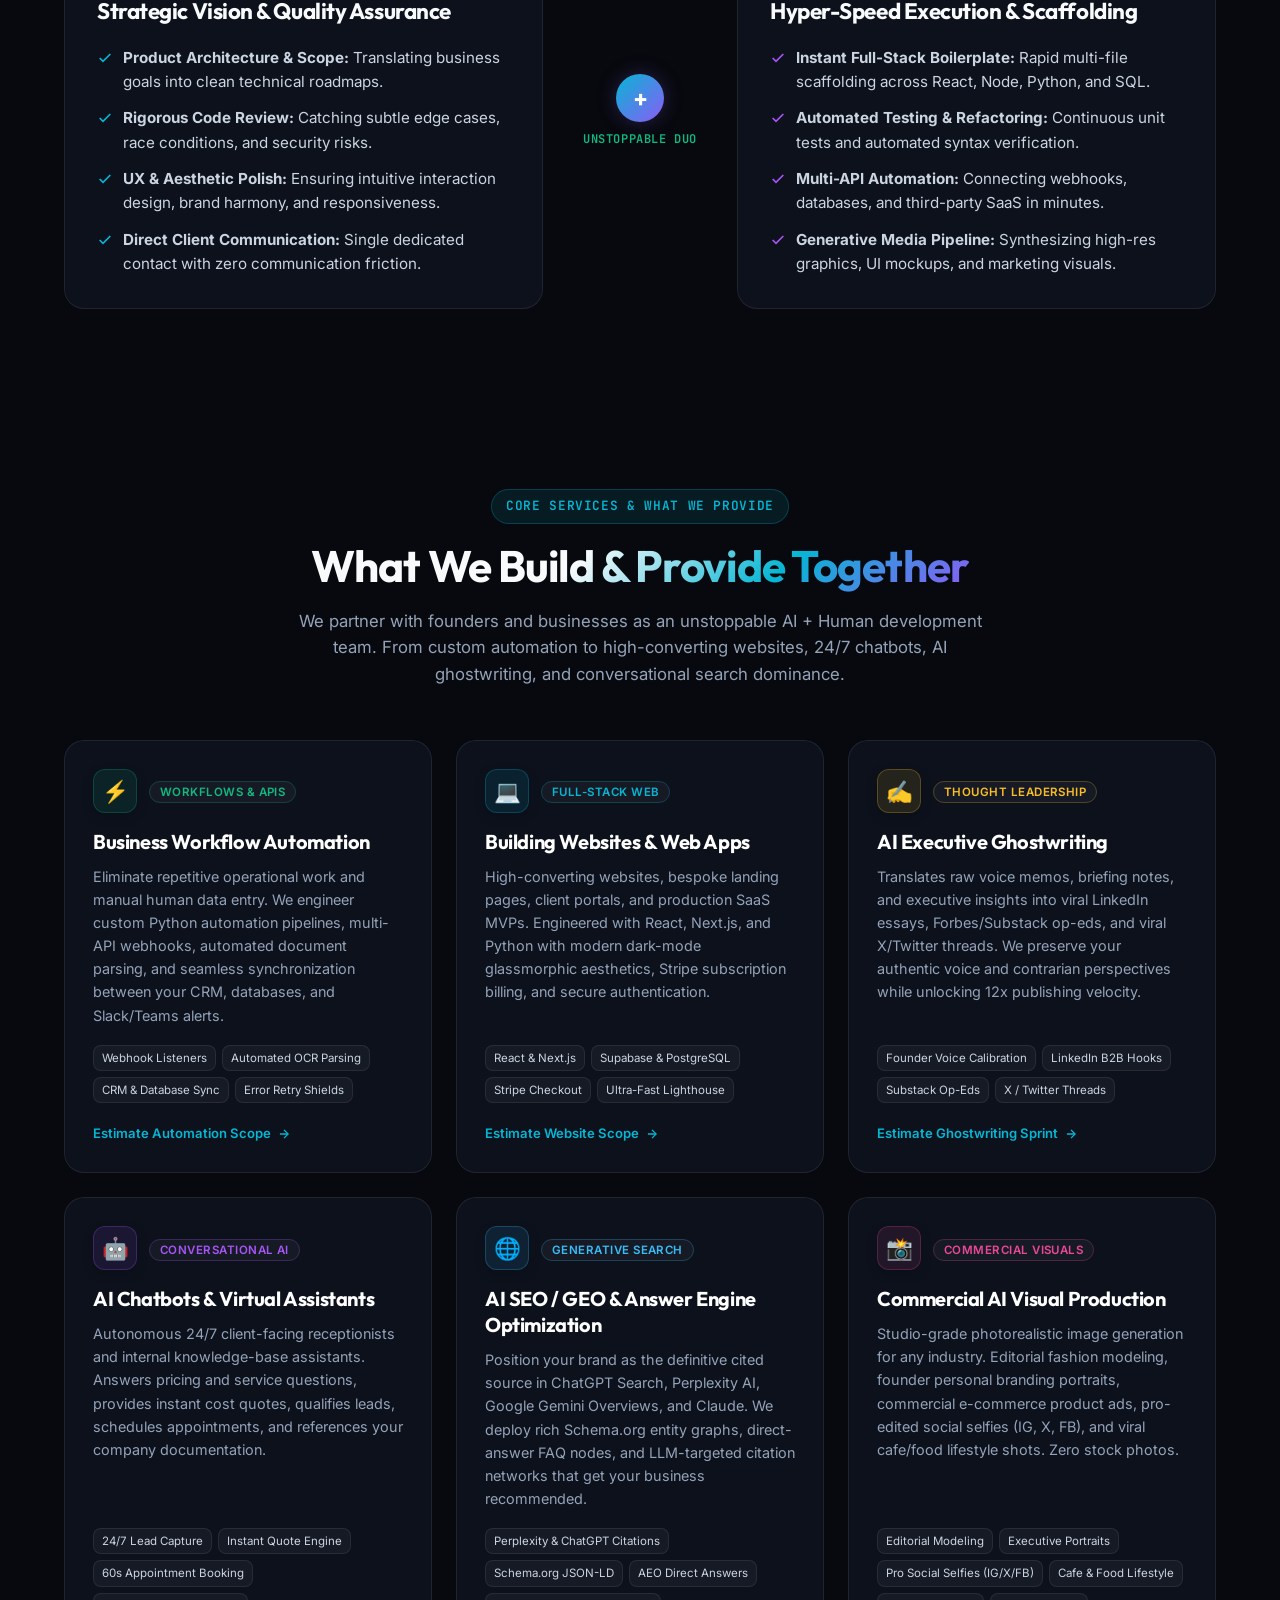
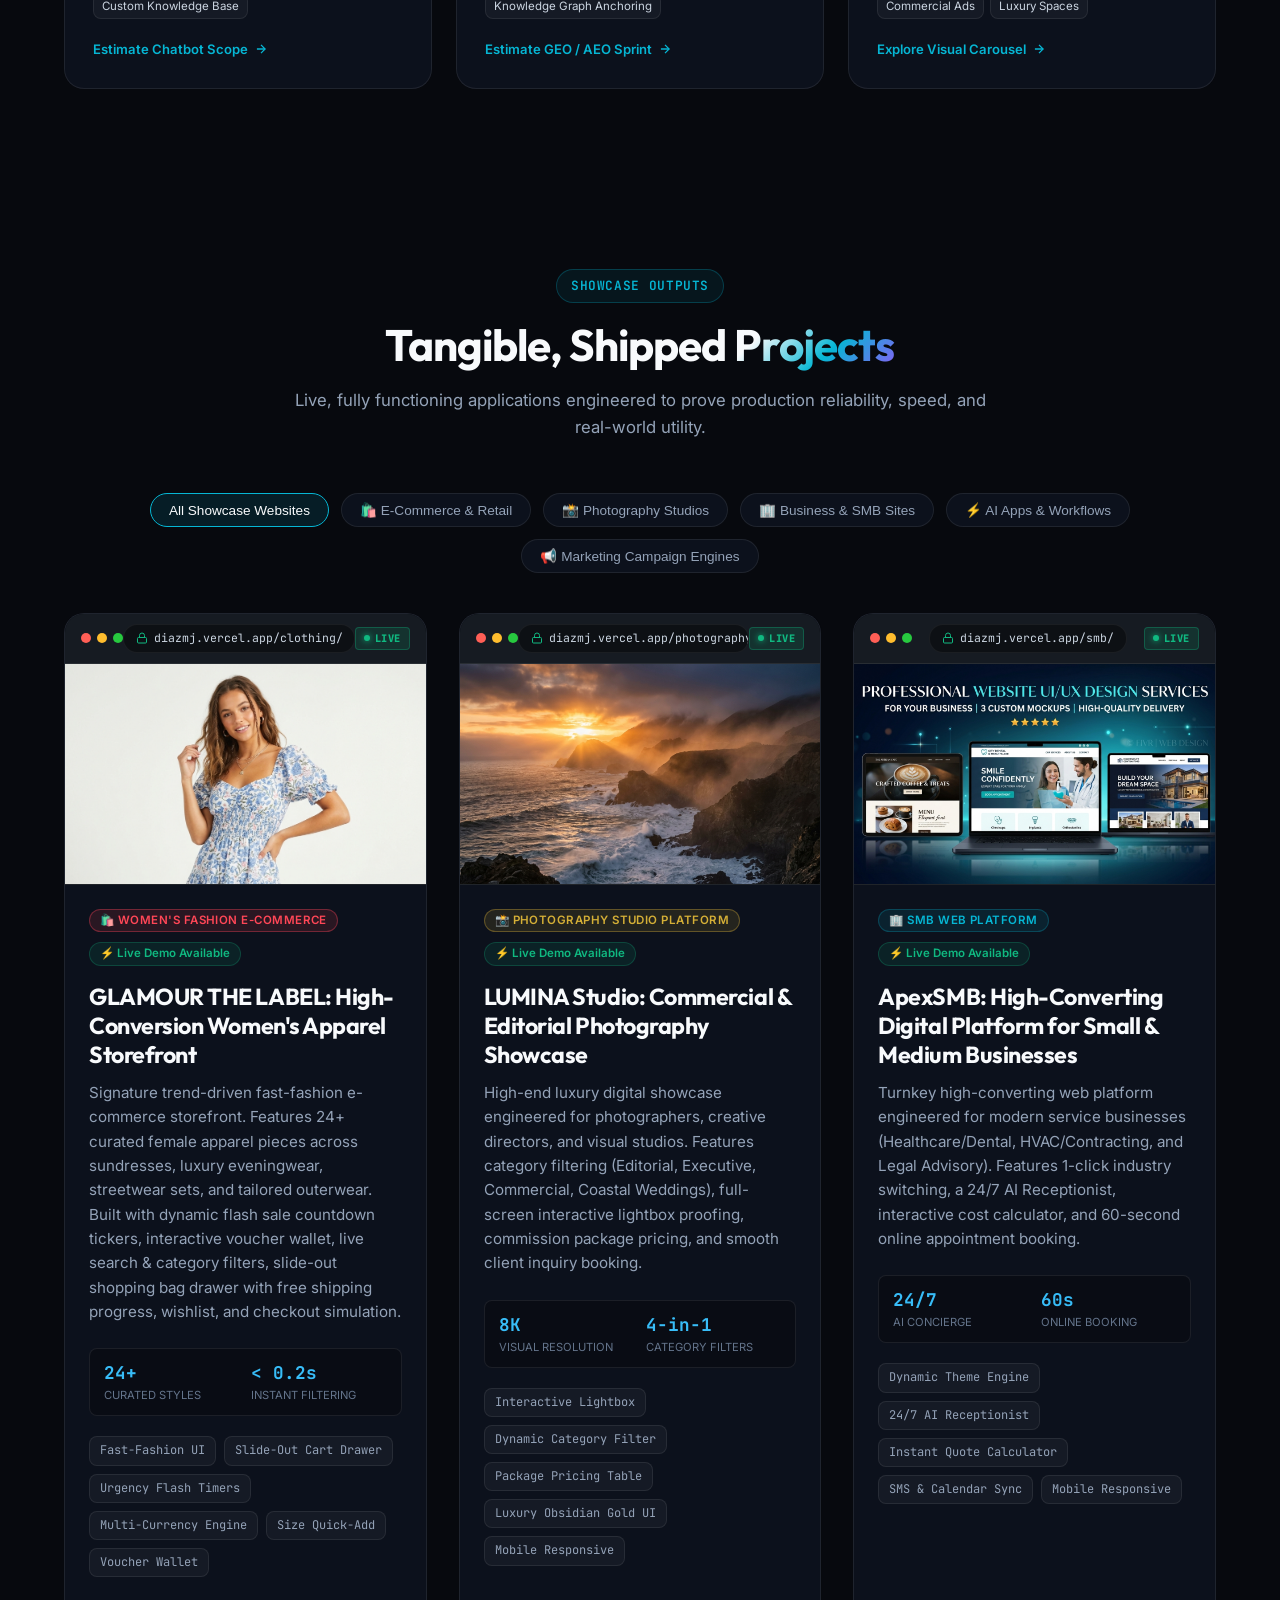
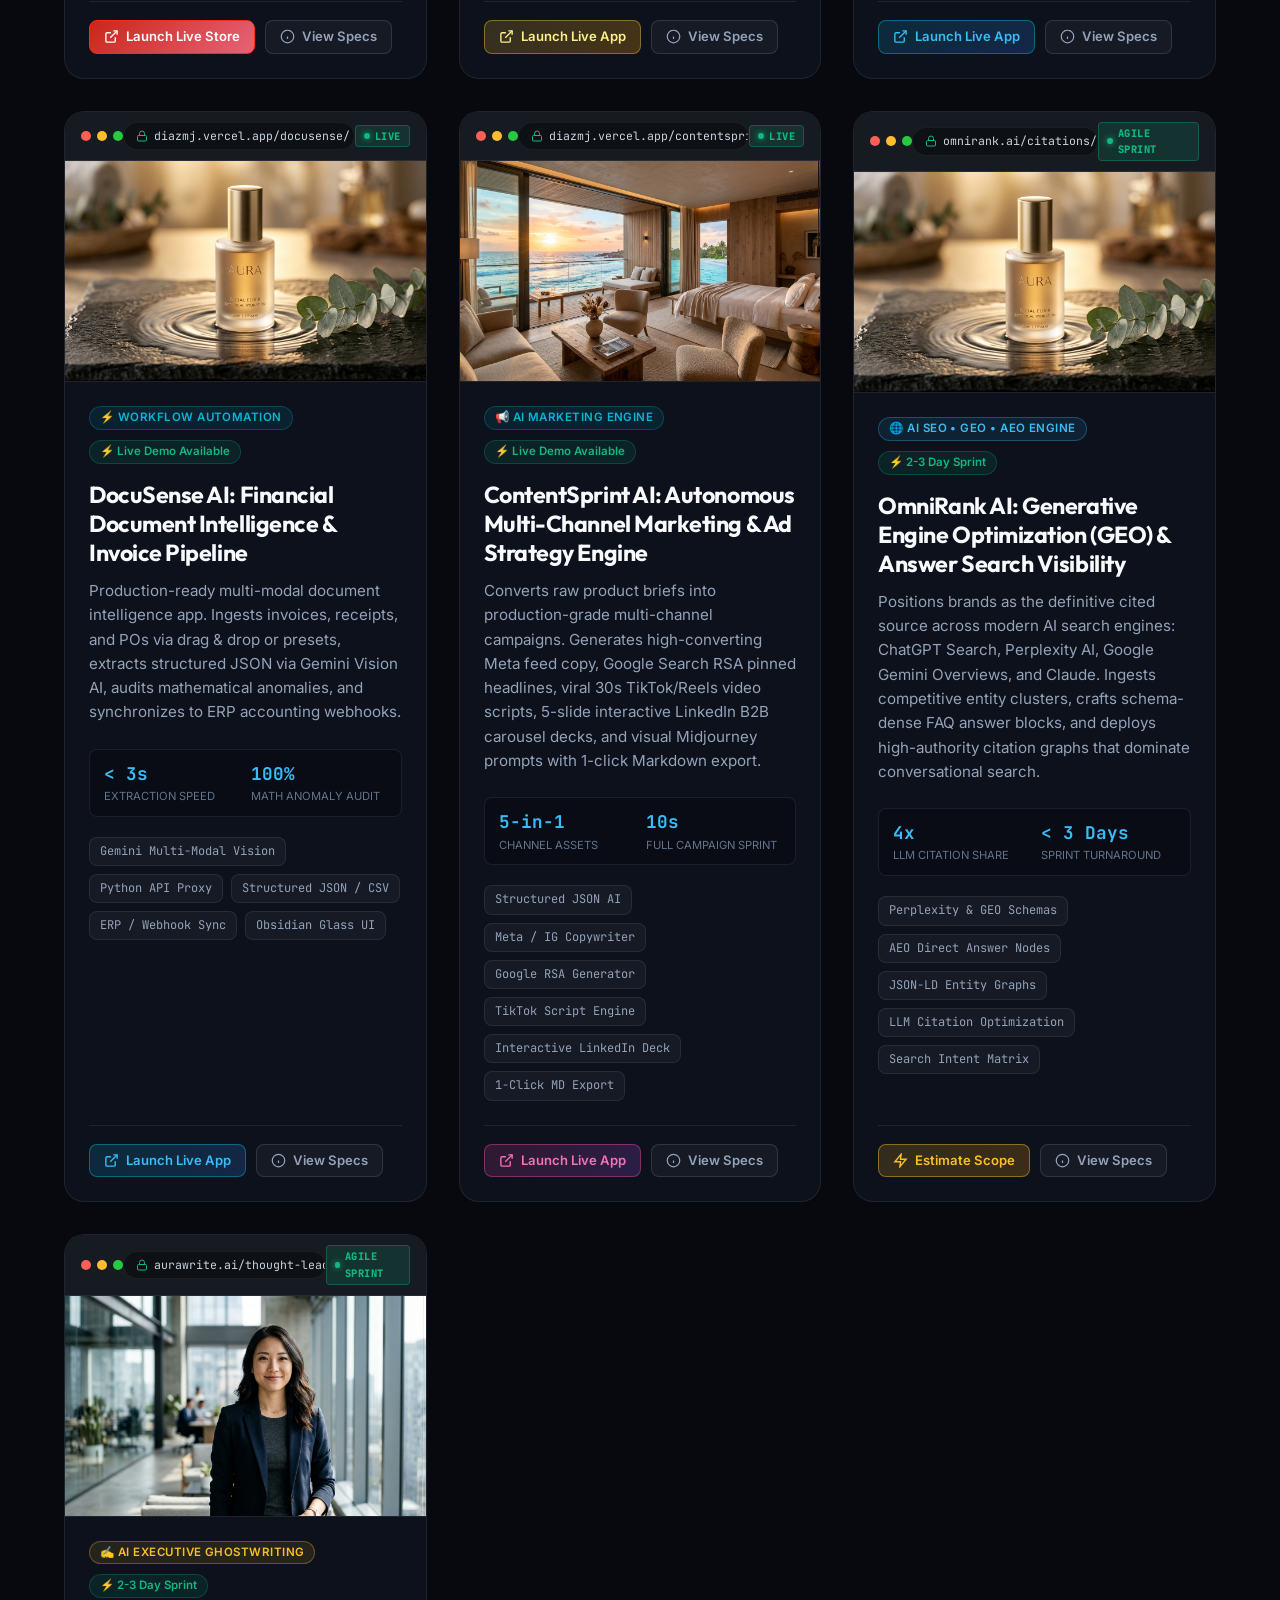
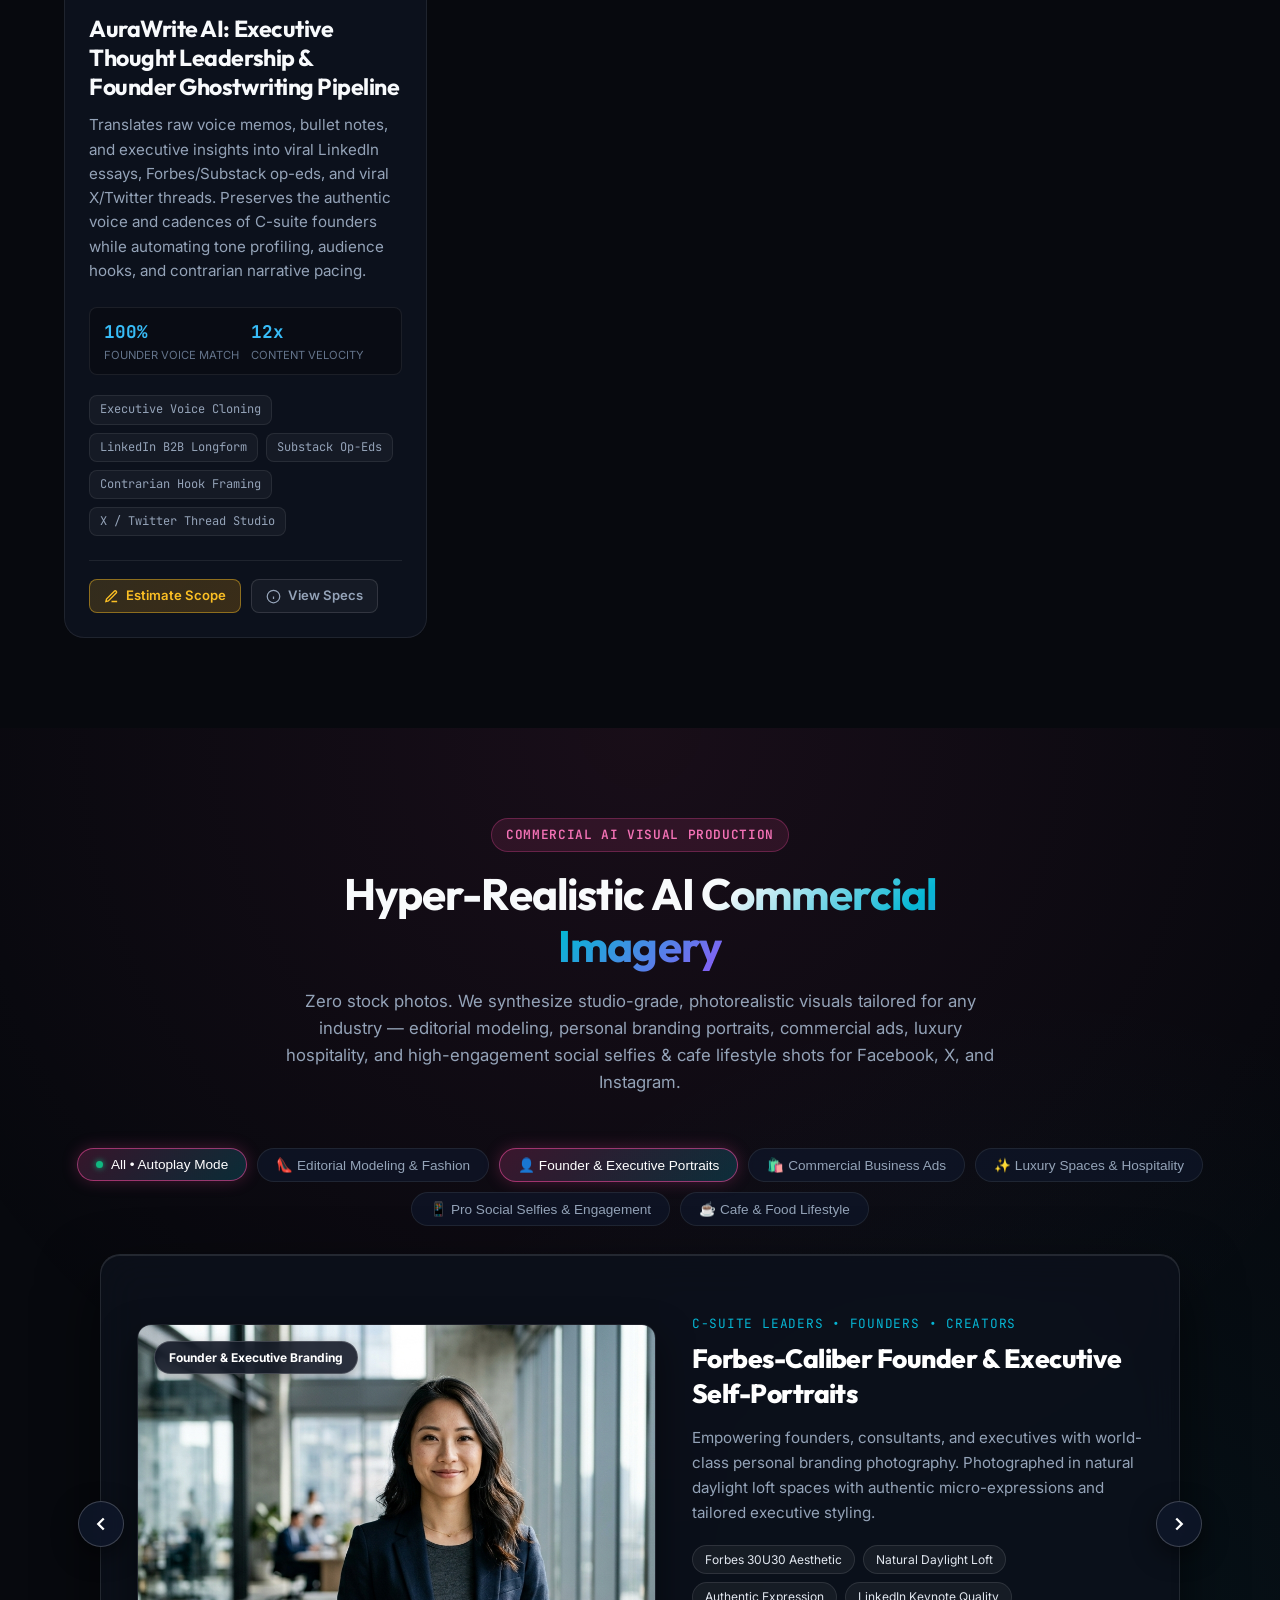
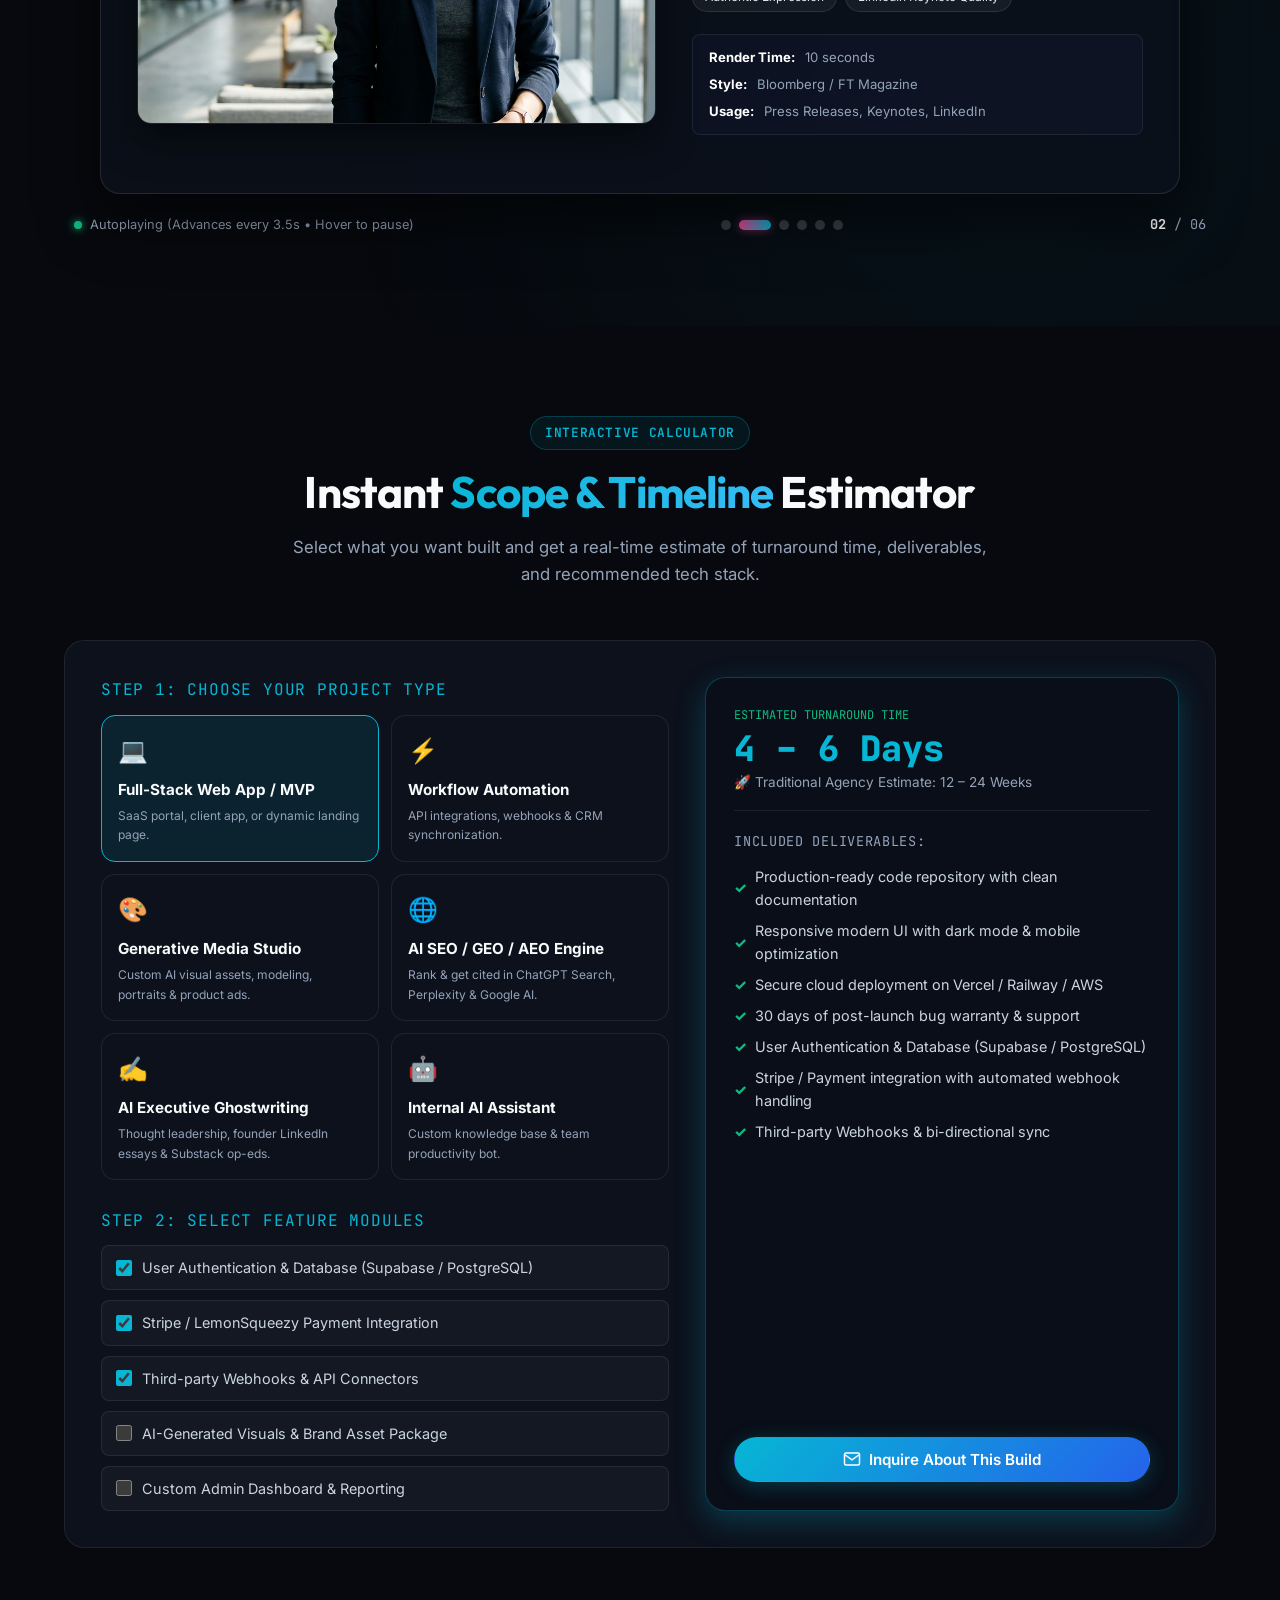
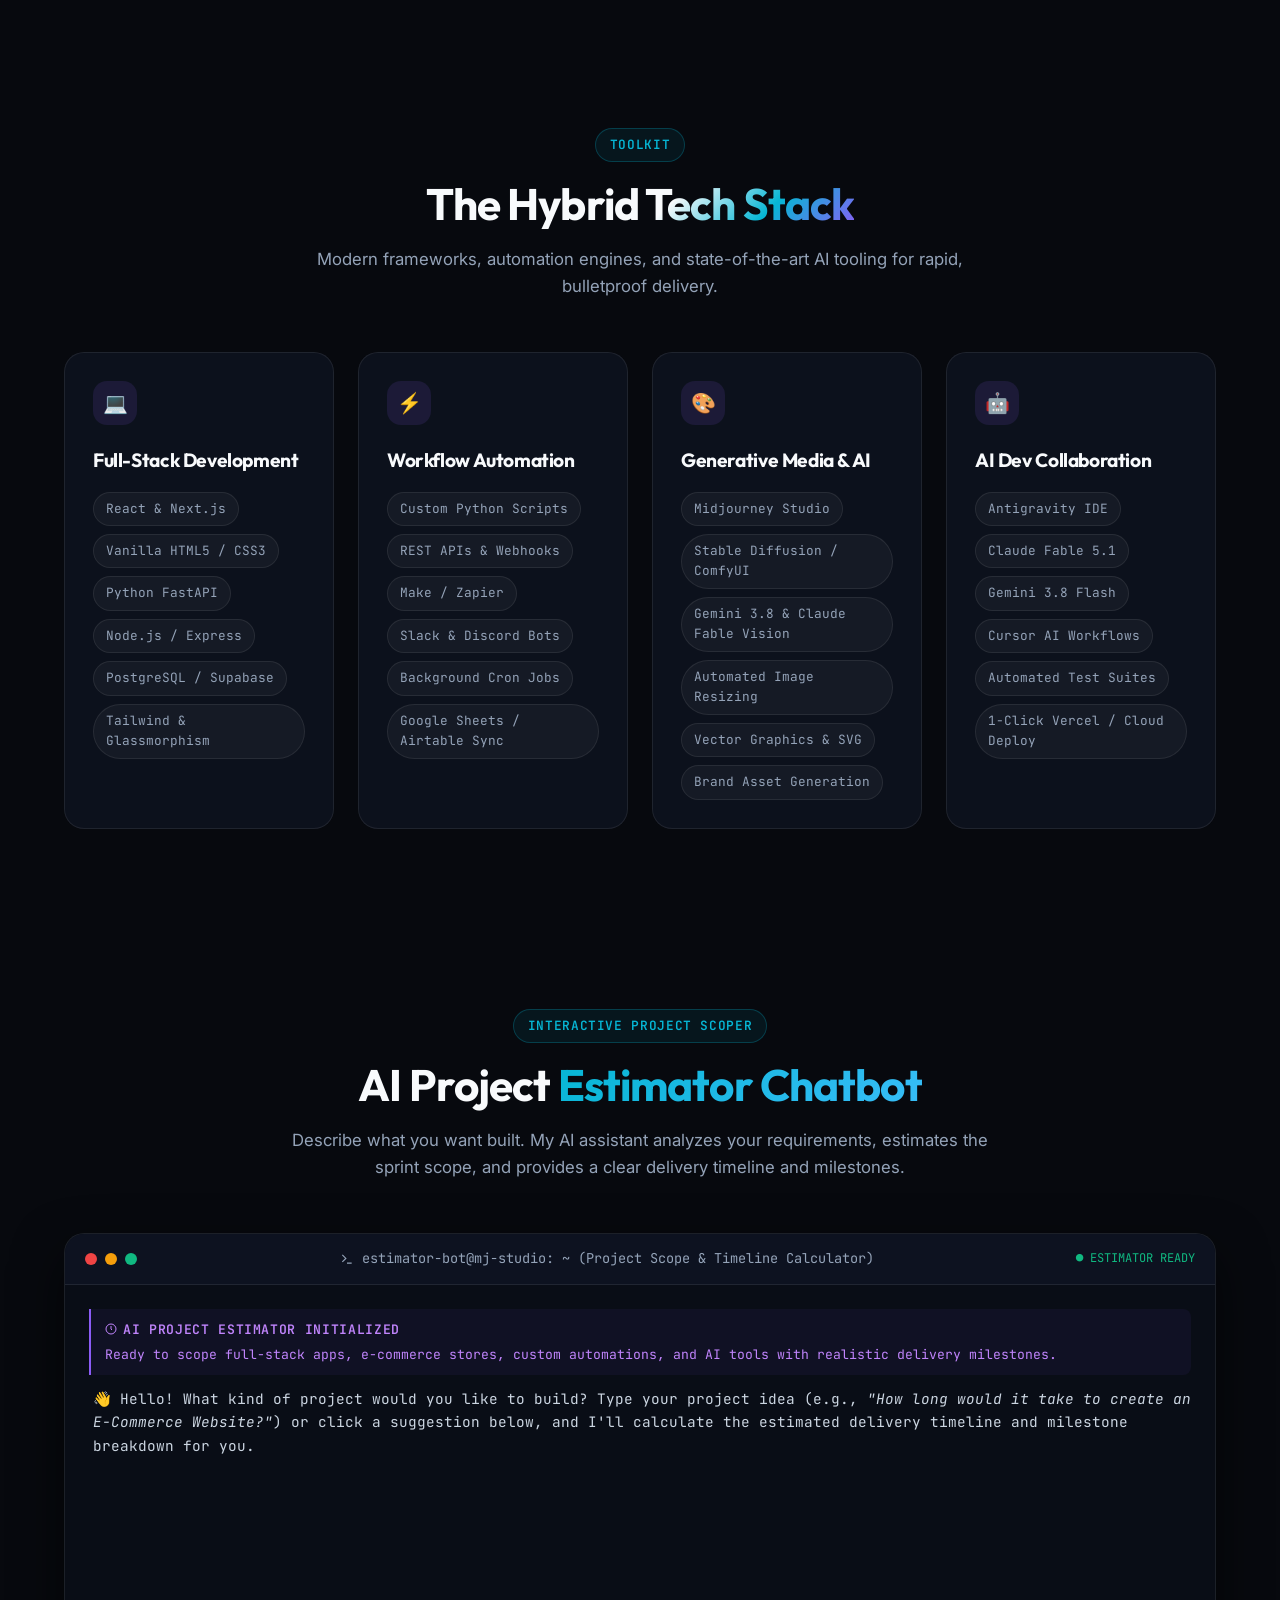
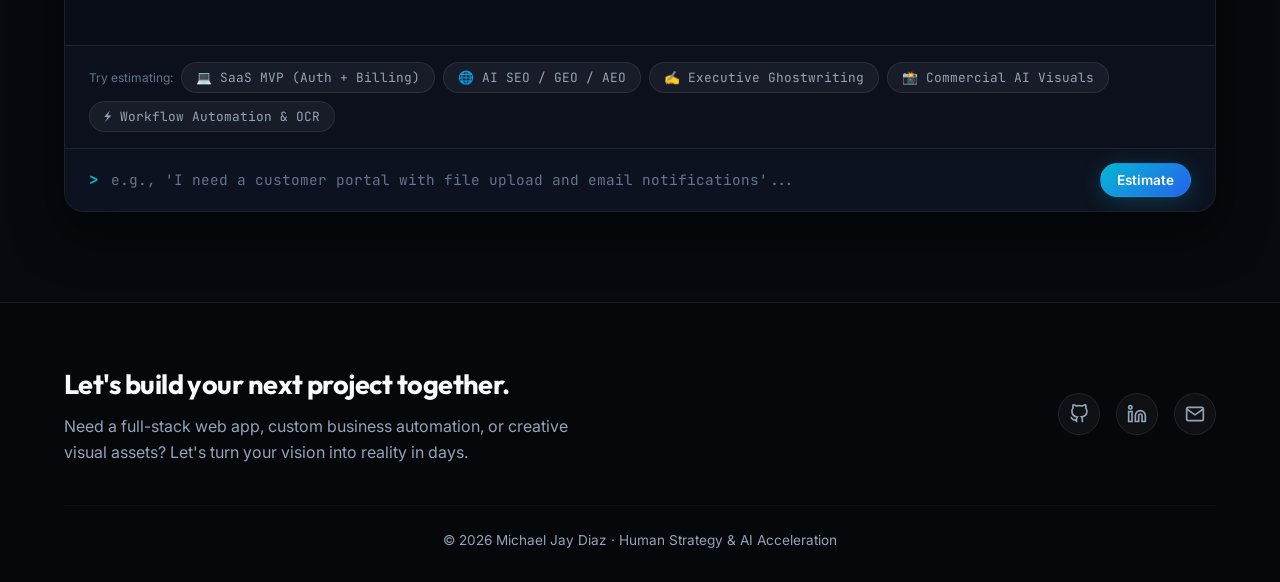
==== commit fa80d6c6: "feat: transform project cards into visual website showcase mockups with live preview screens, browse" ====
--- a/index.html
+++ b/index.html
@@ -396,325 +396,497 @@
 
       <!-- Category Filter -->
       <div class="projects-filter">
-        <button class="filter-btn active" data-filter="all">All Projects</button>
-        <button class="filter-btn" data-filter="webapp">Web Apps & MVPs</button>
-        <button class="filter-btn" data-filter="ecommerce">E-Commerce & Retail</button>
-        <button class="filter-btn" data-filter="photography">Photography Studios</button>
-        <button class="filter-btn" data-filter="automation">Workflow Automations</button>
-        <button class="filter-btn" data-filter="media">Generative Media</button>
-      </div>
-
-      <!-- Projects Grid -->
+        <button class="filter-btn active" data-filter="all">All Showcase Websites</button>
+        <button class="filter-btn" data-filter="ecommerce">🛍️ E-Commerce & Retail</button>
+        <button class="filter-btn" data-filter="photography">📸 Photography Studios</button>
+        <button class="filter-btn" data-filter="webapp">🏢 Business & SMB Sites</button>
+        <button class="filter-btn" data-filter="automation">⚡ AI Apps & Workflows</button>
+        <button class="filter-btn" data-filter="media">📢 Marketing Campaign Engines</button>
+      </div>
+
+      <!-- Projects Grid (Visual Website Showcase Mockups) -->
       <div class="projects-grid">
         
-        <!-- Project 1: PulseSync SaaS MVP -->
-        <!-- Project 1: ApexSMB Digital Platform -->
+        <!-- Showcase 1: GLAMOUR THE LABEL (E-Commerce Storefront) -->
+        <div class="project-card" data-category="ecommerce">
+          <div class="project-mockup-frame">
+            <div class="mockup-browser-bar">
+              <div class="mockup-dots">
+                <span class="dot dot-red"></span>
+                <span class="dot dot-yellow"></span>
+                <span class="dot dot-green"></span>
+              </div>
+              <div class="mockup-url-bar">
+                <svg class="lock-icon" viewBox="0 0 24 24" fill="none" stroke="currentColor" stroke-width="2">
+                  <rect x="3" y="11" width="18" height="11" rx="2" ry="2"></rect>
+                  <path d="M7 11V7a5 5 0 0 1 10 0v4"></path>
+                </svg>
+                <span>diazmj.vercel.app/clothing/</span>
+              </div>
+              <span class="mockup-live-indicator">LIVE</span>
+            </div>
+            <div class="mockup-screen">
+              <img src="assets/preview_ecommerce.jpg" alt="GLAMOUR THE LABEL Storefront Preview" class="mockup-img" loading="lazy">
+              <div class="mockup-hover-overlay">
+                <a href="clothing/" target="_blank" class="mockup-launch-pill">
+                  <span>⚡ Launch Live Store</span>
+                  <svg width="14" height="14" viewBox="0 0 24 24" fill="none" stroke="currentColor" stroke-width="2.5"><path d="M18 13v6a2 2 0 0 1-2 2H5a2 2 0 0 1-2-2V8a2 2 0 0 1 2-2h6"></path><polyline points="15 3 21 3 21 9"></polyline><line x1="10" y1="14" x2="21" y2="3"></line></svg>
+                </a>
+              </div>
+            </div>
+          </div>
+          <div class="project-card-body">
+            <div>
+              <div class="project-badge-bar">
+                <span class="project-cat" style="color: #ff4757; background: rgba(255, 71, 87, 0.12); border-color: rgba(255, 71, 87, 0.35);">🛍️ Women's Fashion E-Commerce</span>
+                <span class="project-speed-tag">⚡ Live Demo Available</span>
+              </div>
+              <h3 class="project-title">GLAMOUR THE LABEL: High-Conversion Women's Apparel Storefront</h3>
+              <p class="project-summary">
+                Signature trend-driven fast-fashion e-commerce storefront. Features 24+ curated female apparel pieces across sundresses, luxury eveningwear, streetwear sets, and tailored outerwear. Built with dynamic flash sale countdown tickers, interactive voucher wallet, live search & category filters, slide-out shopping bag drawer with free shipping progress, wishlist, and checkout simulation.
+              </p>
+              <div class="project-metrics">
+                <div class="card-metric">
+                  <div class="card-metric-val">24+</div>
+                  <div class="card-metric-lbl">Curated Styles</div>
+                </div>
+                <div class="card-metric">
+                  <div class="card-metric-val">&lt; 0.2s</div>
+                  <div class="card-metric-lbl">Instant Filtering</div>
+                </div>
+              </div>
+              <div class="project-tech">
+                <span class="tech-tag">Fast-Fashion UI</span>
+                <span class="tech-tag">Slide-Out Cart Drawer</span>
+                <span class="tech-tag">Urgency Flash Timers</span>
+                <span class="tech-tag">Multi-Currency Engine</span>
+                <span class="tech-tag">Size Quick-Add</span>
+                <span class="tech-tag">Voucher Wallet</span>
+              </div>
+            </div>
+            <div class="project-links">
+              <a href="clothing/" target="_blank" class="card-btn card-btn-primary" style="background: linear-gradient(135deg, rgba(250, 44, 25, 0.8), rgba(255, 107, 129, 0.9)); border-color: #fa2c19; color: #ffffff;">
+                <svg width="15" height="15" viewBox="0 0 24 24" fill="none" stroke="currentColor" stroke-width="2.2"><path d="M18 13v6a2 2 0 0 1-2 2H5a2 2 0 0 1-2-2V8a2 2 0 0 1 2-2h6"></path><polyline points="15 3 21 3 21 9"></polyline><line x1="10" y1="14" x2="21" y2="3"></line></svg>
+                <span>Launch Live Store</span>
+              </a>
+              <button type="button" class="card-btn card-btn-secondary btn-view-arch" data-project="glamourlabel">
+                <svg width="15" height="15" viewBox="0 0 24 24" fill="none" stroke="currentColor" stroke-width="2"><circle cx="12" cy="12" r="10"></circle><line x1="12" y1="16" x2="12" y2="12"></line><line x1="12" y1="8" x2="12.01" y2="8"></line></svg>
+                <span>View Specs</span>
+              </button>
+            </div>
+          </div>
+        </div>
+
+        <!-- Showcase 2: LUMINA STUDIO (Photography Showcase) -->
+        <div class="project-card" data-category="photography">
+          <div class="project-mockup-frame">
+            <div class="mockup-browser-bar">
+              <div class="mockup-dots">
+                <span class="dot dot-red"></span>
+                <span class="dot dot-yellow"></span>
+                <span class="dot dot-green"></span>
+              </div>
+              <div class="mockup-url-bar">
+                <svg class="lock-icon" viewBox="0 0 24 24" fill="none" stroke="currentColor" stroke-width="2">
+                  <rect x="3" y="11" width="18" height="11" rx="2" ry="2"></rect>
+                  <path d="M7 11V7a5 5 0 0 1 10 0v4"></path>
+                </svg>
+                <span>diazmj.vercel.app/photography/</span>
+              </div>
+              <span class="mockup-live-indicator">LIVE</span>
+            </div>
+            <div class="mockup-screen">
+              <img src="assets/preview_photography.jpg" alt="LUMINA Photography Studio Preview" class="mockup-img" loading="lazy">
+              <div class="mockup-hover-overlay">
+                <a href="photography/" target="_blank" class="mockup-launch-pill">
+                  <span>📸 Explore Photography Studio</span>
+                  <svg width="14" height="14" viewBox="0 0 24 24" fill="none" stroke="currentColor" stroke-width="2.5"><path d="M18 13v6a2 2 0 0 1-2 2H5a2 2 0 0 1-2-2V8a2 2 0 0 1 2-2h6"></path><polyline points="15 3 21 3 21 9"></polyline><line x1="10" y1="14" x2="21" y2="3"></line></svg>
+                </a>
+              </div>
+            </div>
+          </div>
+          <div class="project-card-body">
+            <div>
+              <div class="project-badge-bar">
+                <span class="project-cat" style="color: #d4af37; background: rgba(212, 175, 55, 0.12); border-color: rgba(212, 175, 55, 0.35);">📸 Photography Studio Platform</span>
+                <span class="project-speed-tag">⚡ Live Demo Available</span>
+              </div>
+              <h3 class="project-title">LUMINA Studio: Commercial & Editorial Photography Showcase</h3>
+              <p class="project-summary">
+                High-end luxury digital showcase engineered for photographers, creative directors, and visual studios. Features category filtering (Editorial, Executive, Commercial, Coastal Weddings), full-screen interactive lightbox proofing, commission package pricing, and smooth client inquiry booking.
+              </p>
+              <div class="project-metrics">
+                <div class="card-metric">
+                  <div class="card-metric-val">8K</div>
+                  <div class="card-metric-lbl">Visual Resolution</div>
+                </div>
+                <div class="card-metric">
+                  <div class="card-metric-val">4-in-1</div>
+                  <div class="card-metric-lbl">Category Filters</div>
+                </div>
+              </div>
+              <div class="project-tech">
+                <span class="tech-tag">Interactive Lightbox</span>
+                <span class="tech-tag">Dynamic Category Filter</span>
+                <span class="tech-tag">Package Pricing Table</span>
+                <span class="tech-tag">Luxury Obsidian Gold UI</span>
+                <span class="tech-tag">Mobile Responsive</span>
+              </div>
+            </div>
+            <div class="project-links">
+              <a href="photography/" target="_blank" class="card-btn card-btn-primary" style="background: linear-gradient(135deg, rgba(212, 175, 55, 0.2), rgba(245, 158, 11, 0.25)); border-color: rgba(212, 175, 55, 0.5); color: #fef08a;">
+                <svg width="15" height="15" viewBox="0 0 24 24" fill="none" stroke="currentColor" stroke-width="2.2"><path d="M18 13v6a2 2 0 0 1-2 2H5a2 2 0 0 1-2-2V8a2 2 0 0 1 2-2h6"></path><polyline points="15 3 21 3 21 9"></polyline><line x1="10" y1="14" x2="21" y2="3"></line></svg>
+                <span>Launch Live App</span>
+              </a>
+              <button type="button" class="card-btn card-btn-secondary btn-view-arch" data-project="visioncraft">
+                <svg width="15" height="15" viewBox="0 0 24 24" fill="none" stroke="currentColor" stroke-width="2"><circle cx="12" cy="12" r="10"></circle><line x1="12" y1="16" x2="12" y2="12"></line><line x1="12" y1="8" x2="12.01" y2="8"></line></svg>
+                <span>View Specs</span>
+              </button>
+            </div>
+          </div>
+        </div>
+
+        <!-- Showcase 3: ApexSMB Digital Platform (Business Websites) -->
         <div class="project-card" data-category="webapp">
-          <div>
-            <div class="project-badge-bar">
-              <span class="project-cat">SMB Web Platform</span>
-              <span class="project-speed-tag">⚡ Live Demo Available</span>
-            </div>
-            <h3 class="project-title">ApexSMB: High-Converting Digital Platform for Small & Medium Businesses</h3>
-            <p class="project-summary">
-              Turnkey high-converting web platform engineered for modern service businesses (Healthcare/Dental, HVAC/Contracting, and Legal Advisory). Features 1-click industry switching, a 24/7 AI Receptionist, interactive cost calculator, and 60-second online appointment booking.
-            </p>
-
-            <div class="project-metrics">
-              <div class="card-metric">
-                <div class="card-metric-val">24/7</div>
-                <div class="card-metric-lbl">AI Concierge</div>
-              </div>
-              <div class="card-metric">
-                <div class="card-metric-val">60s</div>
-                <div class="card-metric-lbl">Online Booking</div>
-              </div>
-            </div>
-
-            <div class="project-tech">
-              <span class="tech-tag">Dynamic Theme Engine</span>
-              <span class="tech-tag">24/7 AI Receptionist</span>
-              <span class="tech-tag">Instant Quote Calculator</span>
-              <span class="tech-tag">SMS & Calendar Sync</span>
-              <span class="tech-tag">Mobile Responsive</span>
-            </div>
-          </div>
-
-                    <div class="project-links">
-            <a href="smb/" target="_blank" class="card-btn card-btn-primary">
-              <svg width="15" height="15" viewBox="0 0 24 24" fill="none" stroke="currentColor" stroke-width="2.2"><path d="M18 13v6a2 2 0 0 1-2 2H5a2 2 0 0 1-2-2V8a2 2 0 0 1 2-2h6"></path><polyline points="15 3 21 3 21 9"></polyline><line x1="10" y1="14" x2="21" y2="3"></line></svg>
-              <span>Launch Live App</span>
-            </a>
-            <button type="button" class="card-btn card-btn-secondary btn-view-arch" data-project="pulsesync">
-              <svg width="15" height="15" viewBox="0 0 24 24" fill="none" stroke="currentColor" stroke-width="2"><circle cx="12" cy="12" r="10"></circle><line x1="12" y1="16" x2="12" y2="12"></line><line x1="12" y1="8" x2="12.01" y2="8"></line></svg>
-              <span>View Specs</span>
-            </button>
-          </div>
-        </div>
-
-        <!-- Project 2: DocuSense AI & AutoFlow Suite -->
+          <div class="project-mockup-frame">
+            <div class="mockup-browser-bar">
+              <div class="mockup-dots">
+                <span class="dot dot-red"></span>
+                <span class="dot dot-yellow"></span>
+                <span class="dot dot-green"></span>
+              </div>
+              <div class="mockup-url-bar">
+                <svg class="lock-icon" viewBox="0 0 24 24" fill="none" stroke="currentColor" stroke-width="2">
+                  <rect x="3" y="11" width="18" height="11" rx="2" ry="2"></rect>
+                  <path d="M7 11V7a5 5 0 0 1 10 0v4"></path>
+                </svg>
+                <span>diazmj.vercel.app/smb/</span>
+              </div>
+              <span class="mockup-live-indicator">LIVE</span>
+            </div>
+            <div class="mockup-screen">
+              <img src="assets/preview_smb.jpg" alt="ApexSMB Digital Platform Preview" class="mockup-img" loading="lazy">
+              <div class="mockup-hover-overlay">
+                <a href="smb/" target="_blank" class="mockup-launch-pill">
+                  <span>🏢 Open SMB Platform</span>
+                  <svg width="14" height="14" viewBox="0 0 24 24" fill="none" stroke="currentColor" stroke-width="2.5"><path d="M18 13v6a2 2 0 0 1-2 2H5a2 2 0 0 1-2-2V8a2 2 0 0 1 2-2h6"></path><polyline points="15 3 21 3 21 9"></polyline><line x1="10" y1="14" x2="21" y2="3"></line></svg>
+                </a>
+              </div>
+            </div>
+          </div>
+          <div class="project-card-body">
+            <div>
+              <div class="project-badge-bar">
+                <span class="project-cat">🏢 SMB Web Platform</span>
+                <span class="project-speed-tag">⚡ Live Demo Available</span>
+              </div>
+              <h3 class="project-title">ApexSMB: High-Converting Digital Platform for Small & Medium Businesses</h3>
+              <p class="project-summary">
+                Turnkey high-converting web platform engineered for modern service businesses (Healthcare/Dental, HVAC/Contracting, and Legal Advisory). Features 1-click industry switching, a 24/7 AI Receptionist, interactive cost calculator, and 60-second online appointment booking.
+              </p>
+              <div class="project-metrics">
+                <div class="card-metric">
+                  <div class="card-metric-val">24/7</div>
+                  <div class="card-metric-lbl">AI Concierge</div>
+                </div>
+                <div class="card-metric">
+                  <div class="card-metric-val">60s</div>
+                  <div class="card-metric-lbl">Online Booking</div>
+                </div>
+              </div>
+              <div class="project-tech">
+                <span class="tech-tag">Dynamic Theme Engine</span>
+                <span class="tech-tag">24/7 AI Receptionist</span>
+                <span class="tech-tag">Instant Quote Calculator</span>
+                <span class="tech-tag">SMS & Calendar Sync</span>
+                <span class="tech-tag">Mobile Responsive</span>
+              </div>
+            </div>
+            <div class="project-links">
+              <a href="smb/" target="_blank" class="card-btn card-btn-primary">
+                <svg width="15" height="15" viewBox="0 0 24 24" fill="none" stroke="currentColor" stroke-width="2.2"><path d="M18 13v6a2 2 0 0 1-2 2H5a2 2 0 0 1-2-2V8a2 2 0 0 1 2-2h6"></path><polyline points="15 3 21 3 21 9"></polyline><line x1="10" y1="14" x2="21" y2="3"></line></svg>
+                <span>Launch Live App</span>
+              </a>
+              <button type="button" class="card-btn card-btn-secondary btn-view-arch" data-project="pulsesync">
+                <svg width="15" height="15" viewBox="0 0 24 24" fill="none" stroke="currentColor" stroke-width="2"><circle cx="12" cy="12" r="10"></circle><line x1="12" y1="16" x2="12" y2="12"></line><line x1="12" y1="8" x2="12.01" y2="8"></line></svg>
+                <span>View Specs</span>
+              </button>
+            </div>
+          </div>
+        </div>
+
+        <!-- Showcase 4: DocuSense AI (Workflow Automation & Vision Pipeline) -->
         <div class="project-card" data-category="automation">
-          <div>
-            <div class="project-badge-bar">
-              <span class="project-cat">Workflow Automation</span>
-              <span class="project-speed-tag">⚡ Live Demo Available</span>
-            </div>
-            <h3 class="project-title">DocuSense AI: Financial Document Intelligence & Invoice Pipeline</h3>
-            <p class="project-summary">
-              Production-ready multi-modal document intelligence app. Ingests invoices, receipts, and POs via drag & drop or presets, extracts structured JSON via Gemini Vision AI, audits mathematical anomalies, and synchronizes to ERP accounting webhooks.
-            </p>
-
-            <div class="project-metrics">
-              <div class="card-metric">
-                <div class="card-metric-val">&lt; 3s</div>
-                <div class="card-metric-lbl">Extraction Speed</div>
-              </div>
-              <div class="card-metric">
-                <div class="card-metric-val">100%</div>
-                <div class="card-metric-lbl">Math Anomaly Audit</div>
-              </div>
-            </div>
-
-            <div class="project-tech">
-              <span class="tech-tag">Gemini Multi-Modal Vision</span>
-              <span class="tech-tag">Python API Proxy</span>
-              <span class="tech-tag">Structured JSON / CSV</span>
-              <span class="tech-tag">ERP / Webhook Sync</span>
-              <span class="tech-tag">Obsidian Glass UI</span>
-            </div>
-          </div>
-
-                    <div class="project-links">
-            <a href="docusense/" target="_blank" class="card-btn card-btn-primary">
-              <svg width="15" height="15" viewBox="0 0 24 24" fill="none" stroke="currentColor" stroke-width="2.2"><path d="M18 13v6a2 2 0 0 1-2 2H5a2 2 0 0 1-2-2V8a2 2 0 0 1 2-2h6"></path><polyline points="15 3 21 3 21 9"></polyline><line x1="10" y1="14" x2="21" y2="3"></line></svg>
-              <span>Launch Live App</span>
-            </a>
-            <button type="button" class="card-btn card-btn-secondary btn-view-arch" data-project="autoflow">
-              <svg width="15" height="15" viewBox="0 0 24 24" fill="none" stroke="currentColor" stroke-width="2"><circle cx="12" cy="12" r="10"></circle><line x1="12" y1="16" x2="12" y2="12"></line><line x1="12" y1="8" x2="12.01" y2="8"></line></svg>
-              <span>View Architecture</span>
-            </button>
-          </div>
-        </div>
-
-        <!-- Project 3: ContentSprint AI & Generative Campaign Engine -->
+          <div class="project-mockup-frame">
+            <div class="mockup-browser-bar">
+              <div class="mockup-dots">
+                <span class="dot dot-red"></span>
+                <span class="dot dot-yellow"></span>
+                <span class="dot dot-green"></span>
+              </div>
+              <div class="mockup-url-bar">
+                <svg class="lock-icon" viewBox="0 0 24 24" fill="none" stroke="currentColor" stroke-width="2">
+                  <rect x="3" y="11" width="18" height="11" rx="2" ry="2"></rect>
+                  <path d="M7 11V7a5 5 0 0 1 10 0v4"></path>
+                </svg>
+                <span>diazmj.vercel.app/docusense/</span>
+              </div>
+              <span class="mockup-live-indicator">LIVE</span>
+            </div>
+            <div class="mockup-screen">
+              <img src="assets/preview_docusense.jpg" alt="DocuSense AI Financial Pipeline Preview" class="mockup-img" loading="lazy">
+              <div class="mockup-hover-overlay">
+                <a href="docusense/" target="_blank" class="mockup-launch-pill">
+                  <span>⚡ Launch AI Extraction Pipeline</span>
+                  <svg width="14" height="14" viewBox="0 0 24 24" fill="none" stroke="currentColor" stroke-width="2.5"><path d="M18 13v6a2 2 0 0 1-2 2H5a2 2 0 0 1-2-2V8a2 2 0 0 1 2-2h6"></path><polyline points="15 3 21 3 21 9"></polyline><line x1="10" y1="14" x2="21" y2="3"></line></svg>
+                </a>
+              </div>
+            </div>
+          </div>
+          <div class="project-card-body">
+            <div>
+              <div class="project-badge-bar">
+                <span class="project-cat">⚡ Workflow Automation</span>
+                <span class="project-speed-tag">⚡ Live Demo Available</span>
+              </div>
+              <h3 class="project-title">DocuSense AI: Financial Document Intelligence & Invoice Pipeline</h3>
+              <p class="project-summary">
+                Production-ready multi-modal document intelligence app. Ingests invoices, receipts, and POs via drag & drop or presets, extracts structured JSON via Gemini Vision AI, audits mathematical anomalies, and synchronizes to ERP accounting webhooks.
+              </p>
+              <div class="project-metrics">
+                <div class="card-metric">
+                  <div class="card-metric-val">&lt; 3s</div>
+                  <div class="card-metric-lbl">Extraction Speed</div>
+                </div>
+                <div class="card-metric">
+                  <div class="card-metric-val">100%</div>
+                  <div class="card-metric-lbl">Math Anomaly Audit</div>
+                </div>
+              </div>
+              <div class="project-tech">
+                <span class="tech-tag">Gemini Multi-Modal Vision</span>
+                <span class="tech-tag">Python API Proxy</span>
+                <span class="tech-tag">Structured JSON / CSV</span>
+                <span class="tech-tag">ERP / Webhook Sync</span>
+                <span class="tech-tag">Obsidian Glass UI</span>
+              </div>
+            </div>
+            <div class="project-links">
+              <a href="docusense/" target="_blank" class="card-btn card-btn-primary">
+                <svg width="15" height="15" viewBox="0 0 24 24" fill="none" stroke="currentColor" stroke-width="2.2"><path d="M18 13v6a2 2 0 0 1-2 2H5a2 2 0 0 1-2-2V8a2 2 0 0 1 2-2h6"></path><polyline points="15 3 21 3 21 9"></polyline><line x1="10" y1="14" x2="21" y2="3"></line></svg>
+                <span>Launch Live App</span>
+              </a>
+              <button type="button" class="card-btn card-btn-secondary btn-view-arch" data-project="autoflow">
+                <svg width="15" height="15" viewBox="0 0 24 24" fill="none" stroke="currentColor" stroke-width="2"><circle cx="12" cy="12" r="10"></circle><line x1="12" y1="16" x2="12" y2="12"></line><line x1="12" y1="8" x2="12.01" y2="8"></line></svg>
+                <span>View Specs</span>
+              </button>
+            </div>
+          </div>
+        </div>
+
+        <!-- Showcase 5: ContentSprint AI (Marketing & Campaign Media Engine) -->
         <div class="project-card" data-category="media">
-          <div>
-            <div class="project-badge-bar">
-              <span class="project-cat">Autonomous AI Marketing Engine</span>
-              <span class="project-speed-tag">⚡ Live Demo Available</span>
-            </div>
-            <h3 class="project-title">ContentSprint AI: Autonomous Multi-Channel Marketing & Ad Strategy Engine</h3>
-            <p class="project-summary">
-              Converts raw product briefs into production-grade multi-channel campaigns. Generates high-converting Meta feed copy, Google Search RSA pinned headlines, viral 30s TikTok/Reels video scripts, 5-slide interactive LinkedIn B2B carousel decks, and visual Midjourney prompts with 1-click Markdown export.
-            </p>
-
-            <div class="project-metrics">
-              <div class="card-metric">
-                <div class="card-metric-val">5-in-1</div>
-                <div class="card-metric-lbl">Channel Assets</div>
-              </div>
-              <div class="card-metric">
-                <div class="card-metric-val">10s</div>
-                <div class="card-metric-lbl">Full Campaign Sprint</div>
-              </div>
-            </div>
-
-            <div class="project-tech">
-              <span class="tech-tag">Structured JSON AI</span>
-              <span class="tech-tag">Meta / IG Copywriter</span>
-              <span class="tech-tag">Google RSA Generator</span>
-              <span class="tech-tag">TikTok Script Engine</span>
-              <span class="tech-tag">Interactive LinkedIn Deck</span>
-              <span class="tech-tag">1-Click MD Export</span>
-            </div>
-          </div>
-
-                    <div class="project-links">
-            <a href="contentsprint/" target="_blank" class="card-btn card-btn-primary pink-theme">
-              <svg width="15" height="15" viewBox="0 0 24 24" fill="none" stroke="currentColor" stroke-width="2.2"><path d="M18 13v6a2 2 0 0 1-2 2H5a2 2 0 0 1-2-2V8a2 2 0 0 1 2-2h6"></path><polyline points="15 3 21 3 21 9"></polyline><line x1="10" y1="14" x2="21" y2="3"></line></svg>
-              <span>Launch Live App</span>
-            </a>
-            <button type="button" class="card-btn card-btn-secondary btn-view-arch" data-project="visioncraft">
-              <svg width="15" height="15" viewBox="0 0 24 24" fill="none" stroke="currentColor" stroke-width="2"><circle cx="12" cy="12" r="10"></circle><line x1="12" y1="16" x2="12" y2="12"></line><line x1="12" y1="8" x2="12.01" y2="8"></line></svg>
-              <span>View Specs</span>
-            </button>
-          </div>
-        </div>
-
-        <!-- Project 4: OmniRank AI (AI SEO / GEO / AEO Engine) -->
+          <div class="project-mockup-frame">
+            <div class="mockup-browser-bar">
+              <div class="mockup-dots">
+                <span class="dot dot-red"></span>
+                <span class="dot dot-yellow"></span>
+                <span class="dot dot-green"></span>
+              </div>
+              <div class="mockup-url-bar">
+                <svg class="lock-icon" viewBox="0 0 24 24" fill="none" stroke="currentColor" stroke-width="2">
+                  <rect x="3" y="11" width="18" height="11" rx="2" ry="2"></rect>
+                  <path d="M7 11V7a5 5 0 0 1 10 0v4"></path>
+                </svg>
+                <span>diazmj.vercel.app/contentsprint/</span>
+              </div>
+              <span class="mockup-live-indicator">LIVE</span>
+            </div>
+            <div class="mockup-screen">
+              <img src="assets/preview_contentsprint.jpg" alt="ContentSprint AI Marketing Engine Preview" class="mockup-img" loading="lazy">
+              <div class="mockup-hover-overlay">
+                <a href="contentsprint/" target="_blank" class="mockup-launch-pill">
+                  <span>📢 Launch Marketing Engine</span>
+                  <svg width="14" height="14" viewBox="0 0 24 24" fill="none" stroke="currentColor" stroke-width="2.5"><path d="M18 13v6a2 2 0 0 1-2 2H5a2 2 0 0 1-2-2V8a2 2 0 0 1 2-2h6"></path><polyline points="15 3 21 3 21 9"></polyline><line x1="10" y1="14" x2="21" y2="3"></line></svg>
+                </a>
+              </div>
+            </div>
+          </div>
+          <div class="project-card-body">
+            <div>
+              <div class="project-badge-bar">
+                <span class="project-cat">📢 AI Marketing Engine</span>
+                <span class="project-speed-tag">⚡ Live Demo Available</span>
+              </div>
+              <h3 class="project-title">ContentSprint AI: Autonomous Multi-Channel Marketing & Ad Strategy Engine</h3>
+              <p class="project-summary">
+                Converts raw product briefs into production-grade multi-channel campaigns. Generates high-converting Meta feed copy, Google Search RSA pinned headlines, viral 30s TikTok/Reels video scripts, 5-slide interactive LinkedIn B2B carousel decks, and visual Midjourney prompts with 1-click Markdown export.
+              </p>
+              <div class="project-metrics">
+                <div class="card-metric">
+                  <div class="card-metric-val">5-in-1</div>
+                  <div class="card-metric-lbl">Channel Assets</div>
+                </div>
+                <div class="card-metric">
+                  <div class="card-metric-val">10s</div>
+                  <div class="card-metric-lbl">Full Campaign Sprint</div>
+                </div>
+              </div>
+              <div class="project-tech">
+                <span class="tech-tag">Structured JSON AI</span>
+                <span class="tech-tag">Meta / IG Copywriter</span>
+                <span class="tech-tag">Google RSA Generator</span>
+                <span class="tech-tag">TikTok Script Engine</span>
+                <span class="tech-tag">Interactive LinkedIn Deck</span>
+                <span class="tech-tag">1-Click MD Export</span>
+              </div>
+            </div>
+            <div class="project-links">
+              <a href="contentsprint/" target="_blank" class="card-btn card-btn-primary pink-theme">
+                <svg width="15" height="15" viewBox="0 0 24 24" fill="none" stroke="currentColor" stroke-width="2.2"><path d="M18 13v6a2 2 0 0 1-2 2H5a2 2 0 0 1-2-2V8a2 2 0 0 1 2-2h6"></path><polyline points="15 3 21 3 21 9"></polyline><line x1="10" y1="14" x2="21" y2="3"></line></svg>
+                <span>Launch Live App</span>
+              </a>
+              <button type="button" class="card-btn card-btn-secondary btn-view-arch" data-project="visioncraft">
+                <svg width="15" height="15" viewBox="0 0 24 24" fill="none" stroke="currentColor" stroke-width="2"><circle cx="12" cy="12" r="10"></circle><line x1="12" y1="16" x2="12" y2="12"></line><line x1="12" y1="8" x2="12.01" y2="8"></line></svg>
+                <span>View Specs</span>
+              </button>
+            </div>
+          </div>
+        </div>
+
+        <!-- Showcase 6: OmniRank AI (AI SEO / GEO Search Engine) -->
         <div class="project-card" data-category="seo">
-          <div>
-            <div class="project-badge-bar">
-              <span class="project-cat" style="color: #38bdf8; background: rgba(56, 189, 248, 0.1); border-color: rgba(56, 189, 248, 0.3);">AI SEO • GEO • AEO Engine</span>
-              <span class="project-speed-tag">⚡ 2-3 Day Sprint</span>
-            </div>
-            <h3 class="project-title">OmniRank AI: Generative Engine Optimization (GEO) & Answer Search Visibility</h3>
-            <p class="project-summary">
-              Positions brands as the definitive cited source across modern AI search engines: ChatGPT Search, Perplexity AI, Google Gemini Overviews, and Claude. Ingests competitive entity clusters, crafts schema-dense FAQ answer blocks, and deploys high-authority citation graphs that dominate conversational search.
-            </p>
-
-            <div class="project-metrics">
-              <div class="card-metric">
-                <div class="card-metric-val">4x</div>
-                <div class="card-metric-lbl">LLM Citation Share</div>
-              </div>
-              <div class="card-metric">
-                <div class="card-metric-val">&lt; 3 Days</div>
-                <div class="card-metric-lbl">Sprint Turnaround</div>
-              </div>
-            </div>
-
-            <div class="project-tech">
-              <span class="tech-tag">Perplexity & GEO Schemas</span>
-              <span class="tech-tag">AEO Direct Answer Nodes</span>
-              <span class="tech-tag">JSON-LD Entity Graphs</span>
-              <span class="tech-tag">LLM Citation Optimization</span>
-              <span class="tech-tag">Search Intent Matrix</span>
-            </div>
-          </div>
-
-                    <div class="project-links">
-            <a href="#estimator" class="card-btn card-btn-primary amber-theme">
-              <svg width="15" height="15" viewBox="0 0 24 24" fill="none" stroke="currentColor" stroke-width="2.2"><path d="M13 2L3 14h9l-1 8 10-12h-9l1-8z"></path></svg>
-              <span>Estimate Scope</span>
-            </a>
-            <button type="button" class="card-btn card-btn-secondary btn-view-arch" data-project="omnirank">
-              <svg width="15" height="15" viewBox="0 0 24 24" fill="none" stroke="currentColor" stroke-width="2"><circle cx="12" cy="12" r="10"></circle><line x1="12" y1="16" x2="12" y2="12"></line><line x1="12" y1="8" x2="12.01" y2="8"></line></svg>
-              <span>View Specs</span>
-            </button>
-          </div>
-        </div>
-
-        <!-- Project 5: AuraWrite AI (AI Executive Ghostwriting) -->
+          <div class="project-mockup-frame">
+            <div class="mockup-browser-bar">
+              <div class="mockup-dots">
+                <span class="dot dot-red"></span>
+                <span class="dot dot-yellow"></span>
+                <span class="dot dot-green"></span>
+              </div>
+              <div class="mockup-url-bar">
+                <svg class="lock-icon" viewBox="0 0 24 24" fill="none" stroke="currentColor" stroke-width="2">
+                  <rect x="3" y="11" width="18" height="11" rx="2" ry="2"></rect>
+                  <path d="M7 11V7a5 5 0 0 1 10 0v4"></path>
+                </svg>
+                <span>omnirank.ai/citations/</span>
+              </div>
+              <span class="mockup-live-indicator">AGILE SPRINT</span>
+            </div>
+            <div class="mockup-screen">
+              <img src="assets/commercial_product.jpg" alt="OmniRank AI GEO Engine Preview" class="mockup-img" loading="lazy">
+              <div class="mockup-hover-overlay">
+                <a href="#estimator" class="mockup-launch-pill">
+                  <span>🌐 Estimate GEO Scope</span>
+                </a>
+              </div>
+            </div>
+          </div>
+          <div class="project-card-body">
+            <div>
+              <div class="project-badge-bar">
+                <span class="project-cat" style="color: #38bdf8; background: rgba(56, 189, 248, 0.1); border-color: rgba(56, 189, 248, 0.3);">🌐 AI SEO • GEO • AEO Engine</span>
+                <span class="project-speed-tag">⚡ 2-3 Day Sprint</span>
+              </div>
+              <h3 class="project-title">OmniRank AI: Generative Engine Optimization (GEO) & Answer Search Visibility</h3>
+              <p class="project-summary">
+                Positions brands as the definitive cited source across modern AI search engines: ChatGPT Search, Perplexity AI, Google Gemini Overviews, and Claude. Ingests competitive entity clusters, crafts schema-dense FAQ answer blocks, and deploys high-authority citation graphs that dominate conversational search.
+              </p>
+              <div class="project-metrics">
+                <div class="card-metric">
+                  <div class="card-metric-val">4x</div>
+                  <div class="card-metric-lbl">LLM Citation Share</div>
+                </div>
+                <div class="card-metric">
+                  <div class="card-metric-val">&lt; 3 Days</div>
+                  <div class="card-metric-lbl">Sprint Turnaround</div>
+                </div>
+              </div>
+              <div class="project-tech">
+                <span class="tech-tag">Perplexity & GEO Schemas</span>
+                <span class="tech-tag">AEO Direct Answer Nodes</span>
+                <span class="tech-tag">JSON-LD Entity Graphs</span>
+                <span class="tech-tag">LLM Citation Optimization</span>
+                <span class="tech-tag">Search Intent Matrix</span>
+              </div>
+            </div>
+            <div class="project-links">
+              <a href="#estimator" class="card-btn card-btn-primary amber-theme">
+                <svg width="15" height="15" viewBox="0 0 24 24" fill="none" stroke="currentColor" stroke-width="2.2"><path d="M13 2L3 14h9l-1 8 10-12h-9l1-8z"></path></svg>
+                <span>Estimate Scope</span>
+              </a>
+              <button type="button" class="card-btn card-btn-secondary btn-view-arch" data-project="omnirank">
+                <svg width="15" height="15" viewBox="0 0 24 24" fill="none" stroke="currentColor" stroke-width="2"><circle cx="12" cy="12" r="10"></circle><line x1="12" y1="16" x2="12" y2="12"></line><line x1="12" y1="8" x2="12.01" y2="8"></line></svg>
+                <span>View Specs</span>
+              </button>
+            </div>
+          </div>
+        </div>
+
+        <!-- Showcase 7: AuraWrite AI (Executive Ghostwriting Studio) -->
         <div class="project-card" data-category="writing">
-          <div>
-            <div class="project-badge-bar">
-              <span class="project-cat" style="color: #fbbf24; background: rgba(251, 191, 36, 0.1); border-color: rgba(251, 191, 36, 0.3);">AI Executive Ghostwriting</span>
-              <span class="project-speed-tag">⚡ 2-3 Day Sprint</span>
-            </div>
-            <h3 class="project-title">AuraWrite AI: Executive Thought Leadership & Founder Ghostwriting Pipeline</h3>
-            <p class="project-summary">
-              Translates raw voice memos, bullet notes, and executive insights into viral LinkedIn essays, Forbes/Substack op-eds, and viral X/Twitter threads. Preserves the authentic voice and cadences of C-suite founders while automating tone profiling, audience hooks, and contrarian narrative pacing.
-            </p>
-
-            <div class="project-metrics">
-              <div class="card-metric">
-                <div class="card-metric-val">100%</div>
-                <div class="card-metric-lbl">Founder Voice Match</div>
-              </div>
-              <div class="card-metric">
-                <div class="card-metric-val">12x</div>
-                <div class="card-metric-lbl">Content Velocity</div>
-              </div>
-            </div>
-
-            <div class="project-tech">
-              <span class="tech-tag">Executive Voice Cloning</span>
-              <span class="tech-tag">LinkedIn B2B Longform</span>
-              <span class="tech-tag">Substack Op-Eds</span>
-              <span class="tech-tag">Contrarian Hook Framing</span>
-              <span class="tech-tag">X / Twitter Thread Studio</span>
-            </div>
-          </div>
-
-          <div class="project-links">
-            <a href="#estimator" class="card-btn card-btn-primary amber-theme">
-              <svg width="15" height="15" viewBox="0 0 24 24" fill="none" stroke="currentColor" stroke-width="2.2"><path d="M12 20h9"></path><path d="M16.5 3.5a2.121 2.121 0 0 1 3 3L7 19l-4 1 1-4L16.5 3.5z"></path></svg>
-              <span>Estimate Scope</span>
-            </a>
-            <button type="button" class="card-btn card-btn-secondary btn-view-arch" data-project="aurawrite">
-              <svg width="15" height="15" viewBox="0 0 24 24" fill="none" stroke="currentColor" stroke-width="2"><circle cx="12" cy="12" r="10"></circle><line x1="12" y1="16" x2="12" y2="12"></line><line x1="12" y1="8" x2="12.01" y2="8"></line></svg>
-              <span>View Specs</span>
-            </button>
-          </div>
-        </div>
-
-        <!-- Project 6: LUMINA Photography & Visual Production Studio -->
-        <div class="project-card" data-category="photography">
-          <div>
-            <div class="project-badge-bar">
-              <span class="project-cat" style="color: #d4af37; background: rgba(212, 175, 55, 0.12); border-color: rgba(212, 175, 55, 0.35);">Photography Studio Platform</span>
-              <span class="project-speed-tag">⚡ Live Demo Available</span>
-            </div>
-            <h3 class="project-title">LUMINA Studio: Commercial & Editorial Photography Showcase</h3>
-            <p class="project-summary">
-              High-end luxury digital showcase engineered for photographers, creative directors, and visual studios. Features category filtering (Editorial, Executive, Commercial, Coastal Weddings), full-screen interactive lightbox proofing, commission package pricing, and smooth client inquiry booking.
-            </p>
-
-            <div class="project-metrics">
-              <div class="card-metric">
-                <div class="card-metric-val">8K</div>
-                <div class="card-metric-lbl">Visual Resolution</div>
-              </div>
-              <div class="card-metric">
-                <div class="card-metric-val">4-in-1</div>
-                <div class="card-metric-lbl">Category Filters</div>
-              </div>
-            </div>
-
-            <div class="project-tech">
-              <span class="tech-tag">Interactive Lightbox</span>
-              <span class="tech-tag">Dynamic Category Filter</span>
-              <span class="tech-tag">Package Pricing Table</span>
-              <span class="tech-tag">Luxury Obsidian Gold UI</span>
-              <span class="tech-tag">Mobile Responsive</span>
-            </div>
-          </div>
-
-          <div class="project-links">
-            <a href="photography/" target="_blank" class="card-btn card-btn-primary" style="background: linear-gradient(135deg, rgba(212, 175, 55, 0.2), rgba(245, 158, 11, 0.25)); border-color: rgba(212, 175, 55, 0.5); color: #fef08a;">
-              <svg width="15" height="15" viewBox="0 0 24 24" fill="none" stroke="currentColor" stroke-width="2.2"><path d="M18 13v6a2 2 0 0 1-2 2H5a2 2 0 0 1-2-2V8a2 2 0 0 1 2-2h6"></path><polyline points="15 3 21 3 21 9"></polyline><line x1="10" y1="14" x2="21" y2="3"></line></svg>
-              <span>Launch Live App</span>
-            </a>
-            <button type="button" class="card-btn card-btn-secondary btn-view-arch" data-project="visioncraft">
-              <svg width="15" height="15" viewBox="0 0 24 24" fill="none" stroke="currentColor" stroke-width="2"><circle cx="12" cy="12" r="10"></circle><line x1="12" y1="16" x2="12" y2="12"></line><line x1="12" y1="8" x2="12.01" y2="8"></line></svg>
-              <span>View Specs</span>
-            </button>
-          </div>
-        </div>
-
-        <!-- Project 7: GLAMOUR THE LABEL E-Commerce Platform -->
-        <div class="project-card" data-category="ecommerce">
-          <div>
-            <div class="project-badge-bar">
-              <span class="project-cat" style="color: #ff4757; background: rgba(255, 71, 87, 0.12); border-color: rgba(255, 71, 87, 0.35);">Women's Fashion E-Commerce</span>
-              <span class="project-speed-tag">⚡ Live Demo Available</span>
-            </div>
-            <h3 class="project-title">GLAMOUR THE LABEL: High-Conversion Women's Apparel Storefront</h3>
-            <p class="project-summary">
-              Signature trend-driven fast-fashion e-commerce storefront. Features 24+ curated female apparel pieces across sundresses, luxury eveningwear, streetwear sets, and tailored outerwear. Built with dynamic flash sale countdown tickers, interactive voucher wallet, live search & category filters, slide-out shopping bag drawer with free shipping progress, wishlist, and checkout simulation.
-            </p>
-
-            <div class="project-metrics">
-              <div class="card-metric">
-                <div class="card-metric-val">24+</div>
-                <div class="card-metric-lbl">Curated Styles</div>
-              </div>
-              <div class="card-metric">
-                <div class="card-metric-val">&lt; 0.2s</div>
-                <div class="card-metric-lbl">Instant Filtering</div>
-              </div>
-            </div>
-
-            <div class="project-tech">
-              <span class="tech-tag">Fast-Fashion UI</span>
-              <span class="tech-tag">Slide-Out Cart Drawer</span>
-              <span class="tech-tag">Urgency Flash Timers</span>
-              <span class="tech-tag">Multi-Currency Engine</span>
-              <span class="tech-tag">Size Quick-Add</span>
-              <span class="tech-tag">Voucher Wallet</span>
-            </div>
-          </div>
-
-          <div class="project-links">
-            <a href="clothing/" target="_blank" class="card-btn card-btn-primary" style="background: linear-gradient(135deg, rgba(250, 44, 25, 0.8), rgba(255, 107, 129, 0.9)); border-color: #fa2c19; color: #ffffff;">
-              <svg width="15" height="15" viewBox="0 0 24 24" fill="none" stroke="currentColor" stroke-width="2.2"><path d="M18 13v6a2 2 0 0 1-2 2H5a2 2 0 0 1-2-2V8a2 2 0 0 1 2-2h6"></path><polyline points="15 3 21 3 21 9"></polyline><line x1="10" y1="14" x2="21" y2="3"></line></svg>
-              <span>Launch Live Store</span>
-            </a>
-            <button type="button" class="card-btn card-btn-secondary btn-view-arch" data-project="glamourlabel">
-              <svg width="15" height="15" viewBox="0 0 24 24" fill="none" stroke="currentColor" stroke-width="2"><circle cx="12" cy="12" r="10"></circle><line x1="12" y1="16" x2="12" y2="12"></line><line x1="12" y1="8" x2="12.01" y2="8"></line></svg>
-              <span>View Specs</span>
-            </button>
+          <div class="project-mockup-frame">
+            <div class="mockup-browser-bar">
+              <div class="mockup-dots">
+                <span class="dot dot-red"></span>
+                <span class="dot dot-yellow"></span>
+                <span class="dot dot-green"></span>
+              </div>
+              <div class="mockup-url-bar">
+                <svg class="lock-icon" viewBox="0 0 24 24" fill="none" stroke="currentColor" stroke-width="2">
+                  <rect x="3" y="11" width="18" height="11" rx="2" ry="2"></rect>
+                  <path d="M7 11V7a5 5 0 0 1 10 0v4"></path>
+                </svg>
+                <span>aurawrite.ai/thought-leadership/</span>
+              </div>
+              <span class="mockup-live-indicator">AGILE SPRINT</span>
+            </div>
+            <div class="mockup-screen">
+              <img src="assets/executive_portrait.jpg" alt="AuraWrite AI Ghostwriting Preview" class="mockup-img" loading="lazy">
+              <div class="mockup-hover-overlay">
+                <a href="#estimator" class="mockup-launch-pill">
+                  <span>✍️ Estimate Ghostwriting Scope</span>
+                </a>
+              </div>
+            </div>
+          </div>
+          <div class="project-card-body">
+            <div>
+              <div class="project-badge-bar">
+                <span class="project-cat" style="color: #fbbf24; background: rgba(251, 191, 36, 0.1); border-color: rgba(251, 191, 36, 0.3);">✍️ AI Executive Ghostwriting</span>
+                <span class="project-speed-tag">⚡ 2-3 Day Sprint</span>
+              </div>
+              <h3 class="project-title">AuraWrite AI: Executive Thought Leadership & Founder Ghostwriting Pipeline</h3>
+              <p class="project-summary">
+                Translates raw voice memos, bullet notes, and executive insights into viral LinkedIn essays, Forbes/Substack op-eds, and viral X/Twitter threads. Preserves the authentic voice and cadences of C-suite founders while automating tone profiling, audience hooks, and contrarian narrative pacing.
+              </p>
+              <div class="project-metrics">
+                <div class="card-metric">
+                  <div class="card-metric-val">100%</div>
+                  <div class="card-metric-lbl">Founder Voice Match</div>
+                </div>
+                <div class="card-metric">
+                  <div class="card-metric-val">12x</div>
+                  <div class="card-metric-lbl">Content Velocity</div>
+                </div>
+              </div>
+              <div class="project-tech">
+                <span class="tech-tag">Executive Voice Cloning</span>
+                <span class="tech-tag">LinkedIn B2B Longform</span>
+                <span class="tech-tag">Substack Op-Eds</span>
+                <span class="tech-tag">Contrarian Hook Framing</span>
+                <span class="tech-tag">X / Twitter Thread Studio</span>
+              </div>
+            </div>
+            <div class="project-links">
+              <a href="#estimator" class="card-btn card-btn-primary amber-theme">
+                <svg width="15" height="15" viewBox="0 0 24 24" fill="none" stroke="currentColor" stroke-width="2.2"><path d="M12 20h9"></path><path d="M16.5 3.5a2.121 2.121 0 0 1 3 3L7 19l-4 1 1-4L16.5 3.5z"></path></svg>
+                <span>Estimate Scope</span>
+              </a>
+              <button type="button" class="card-btn card-btn-secondary btn-view-arch" data-project="aurawrite">
+                <svg width="15" height="15" viewBox="0 0 24 24" fill="none" stroke="currentColor" stroke-width="2"><circle cx="12" cy="12" r="10"></circle><line x1="12" y1="16" x2="12" y2="12"></line><line x1="12" y1="8" x2="12.01" y2="8"></line></svg>
+                <span>View Specs</span>
+              </button>
+            </div>
           </div>
         </div>
 
--- a/style.css
+++ b/style.css
@@ -874,22 +874,22 @@
 
 .projects-grid {
   display: grid;
-  grid-template-columns: repeat(auto-fit, minmax(350px, 1fr));
-  gap: 28px;
+  grid-template-columns: repeat(auto-fit, minmax(360px, 1fr));
+  gap: 32px;
 }
 
 .project-card {
   background: var(--bg-card);
   border: 1px solid var(--border-subtle);
   border-radius: var(--radius-lg);
-  padding: 30px;
+  padding: 0;
   display: flex;
   flex-direction: column;
   justify-content: space-between;
   transition: all var(--transition-normal);
   position: relative;
   overflow: hidden;
-  backdrop-filter: blur(12px);
+  backdrop-filter: blur(14px);
 }
 
 .project-card::before {
@@ -902,16 +902,177 @@
   background: linear-gradient(90deg, transparent, var(--accent-cyan), transparent);
   opacity: 0;
   transition: opacity var(--transition-normal);
+  z-index: 10;
 }
 
 .project-card:hover {
-  transform: translateY(-6px);
+  transform: translateY(-8px);
   border-color: var(--border-hover);
-  box-shadow: 0 20px 40px rgba(0, 0, 0, 0.4), 0 0 30px var(--accent-cyan-glow);
+  box-shadow: 0 24px 50px rgba(0, 0, 0, 0.5), 0 0 35px var(--accent-cyan-glow);
 }
 
 .project-card:hover::before {
   opacity: 1;
+}
+
+/* ==========================================================================
+   BROWSER MOCKUP WINDOW (WEBSITE SHOWCASE)
+   ========================================================================== */
+
+.project-mockup-frame {
+  position: relative;
+  width: 100%;
+  background: #0d1117;
+  border-bottom: 1px solid rgba(255, 255, 255, 0.08);
+  overflow: hidden;
+  display: flex;
+  flex-direction: column;
+}
+
+.mockup-browser-bar {
+  display: flex;
+  align-items: center;
+  justify-content: space-between;
+  padding: 10px 16px;
+  background: #161b22;
+  border-bottom: 1px solid rgba(255, 255, 255, 0.08);
+  font-family: var(--font-mono);
+  font-size: 0.72rem;
+  color: #8b949e;
+}
+
+.mockup-dots {
+  display: flex;
+  gap: 6px;
+  align-items: center;
+}
+
+.mockup-dots .dot {
+  width: 10px;
+  height: 10px;
+  border-radius: 50%;
+  display: inline-block;
+}
+
+.dot-red { background: #ff5f56; }
+.dot-yellow { background: #ffbd2e; }
+.dot-green { background: #27c93f; }
+
+.mockup-url-bar {
+  display: flex;
+  align-items: center;
+  gap: 6px;
+  background: rgba(0, 0, 0, 0.4);
+  padding: 4px 12px;
+  border-radius: 14px;
+  font-size: 0.72rem;
+  color: #cbd5e1;
+  max-width: 250px;
+  overflow: hidden;
+  white-space: nowrap;
+  text-overflow: ellipsis;
+  border: 1px solid rgba(255, 255, 255, 0.06);
+}
+
+.mockup-url-bar .lock-icon {
+  width: 12px;
+  height: 12px;
+  stroke: #10b981;
+  flex-shrink: 0;
+}
+
+.mockup-live-indicator {
+  font-size: 0.65rem;
+  font-weight: 800;
+  letter-spacing: 0.5px;
+  background: rgba(16, 185, 129, 0.15);
+  color: #10b981;
+  padding: 2px 8px;
+  border-radius: 4px;
+  border: 1px solid rgba(16, 185, 129, 0.3);
+  display: flex;
+  align-items: center;
+  gap: 5px;
+}
+
+.mockup-live-indicator::before {
+  content: "";
+  width: 6px;
+  height: 6px;
+  border-radius: 50%;
+  background: #10b981;
+  box-shadow: 0 0 6px #10b981;
+}
+
+.mockup-screen {
+  position: relative;
+  width: 100%;
+  height: 220px;
+  overflow: hidden;
+  background: #090d16;
+}
+
+.mockup-img {
+  width: 100%;
+  height: 100%;
+  object-fit: cover;
+  object-position: top center;
+  transition: transform 0.6s cubic-bezier(0.16, 1, 0.3, 1);
+}
+
+.project-card:hover .mockup-img {
+  transform: scale(1.06);
+}
+
+.mockup-hover-overlay {
+  position: absolute;
+  inset: 0;
+  background: rgba(8, 12, 22, 0.65);
+  backdrop-filter: blur(3px);
+  display: flex;
+  align-items: center;
+  justify-content: center;
+  opacity: 0;
+  transition: opacity var(--transition-normal);
+  z-index: 5;
+}
+
+.project-card:hover .mockup-hover-overlay {
+  opacity: 1;
+}
+
+.mockup-launch-pill {
+  display: inline-flex;
+  align-items: center;
+  gap: 8px;
+  background: #ffffff;
+  color: #000000;
+  font-size: 0.82rem;
+  font-weight: 700;
+  font-family: var(--font-sans);
+  padding: 10px 20px;
+  border-radius: 30px;
+  box-shadow: 0 10px 25px rgba(0, 0, 0, 0.5);
+  transform: translateY(12px);
+  transition: transform var(--transition-normal), background var(--transition-fast), color var(--transition-fast);
+  text-decoration: none;
+}
+
+.project-card:hover .mockup-launch-pill {
+  transform: translateY(0);
+}
+
+.mockup-launch-pill:hover {
+  background: var(--accent-cyan);
+  color: #ffffff;
+}
+
+.project-card-body {
+  padding: 24px;
+  display: flex;
+  flex-direction: column;
+  flex-grow: 1;
+  justify-content: space-between;
 }
 
 .project-badge-bar {
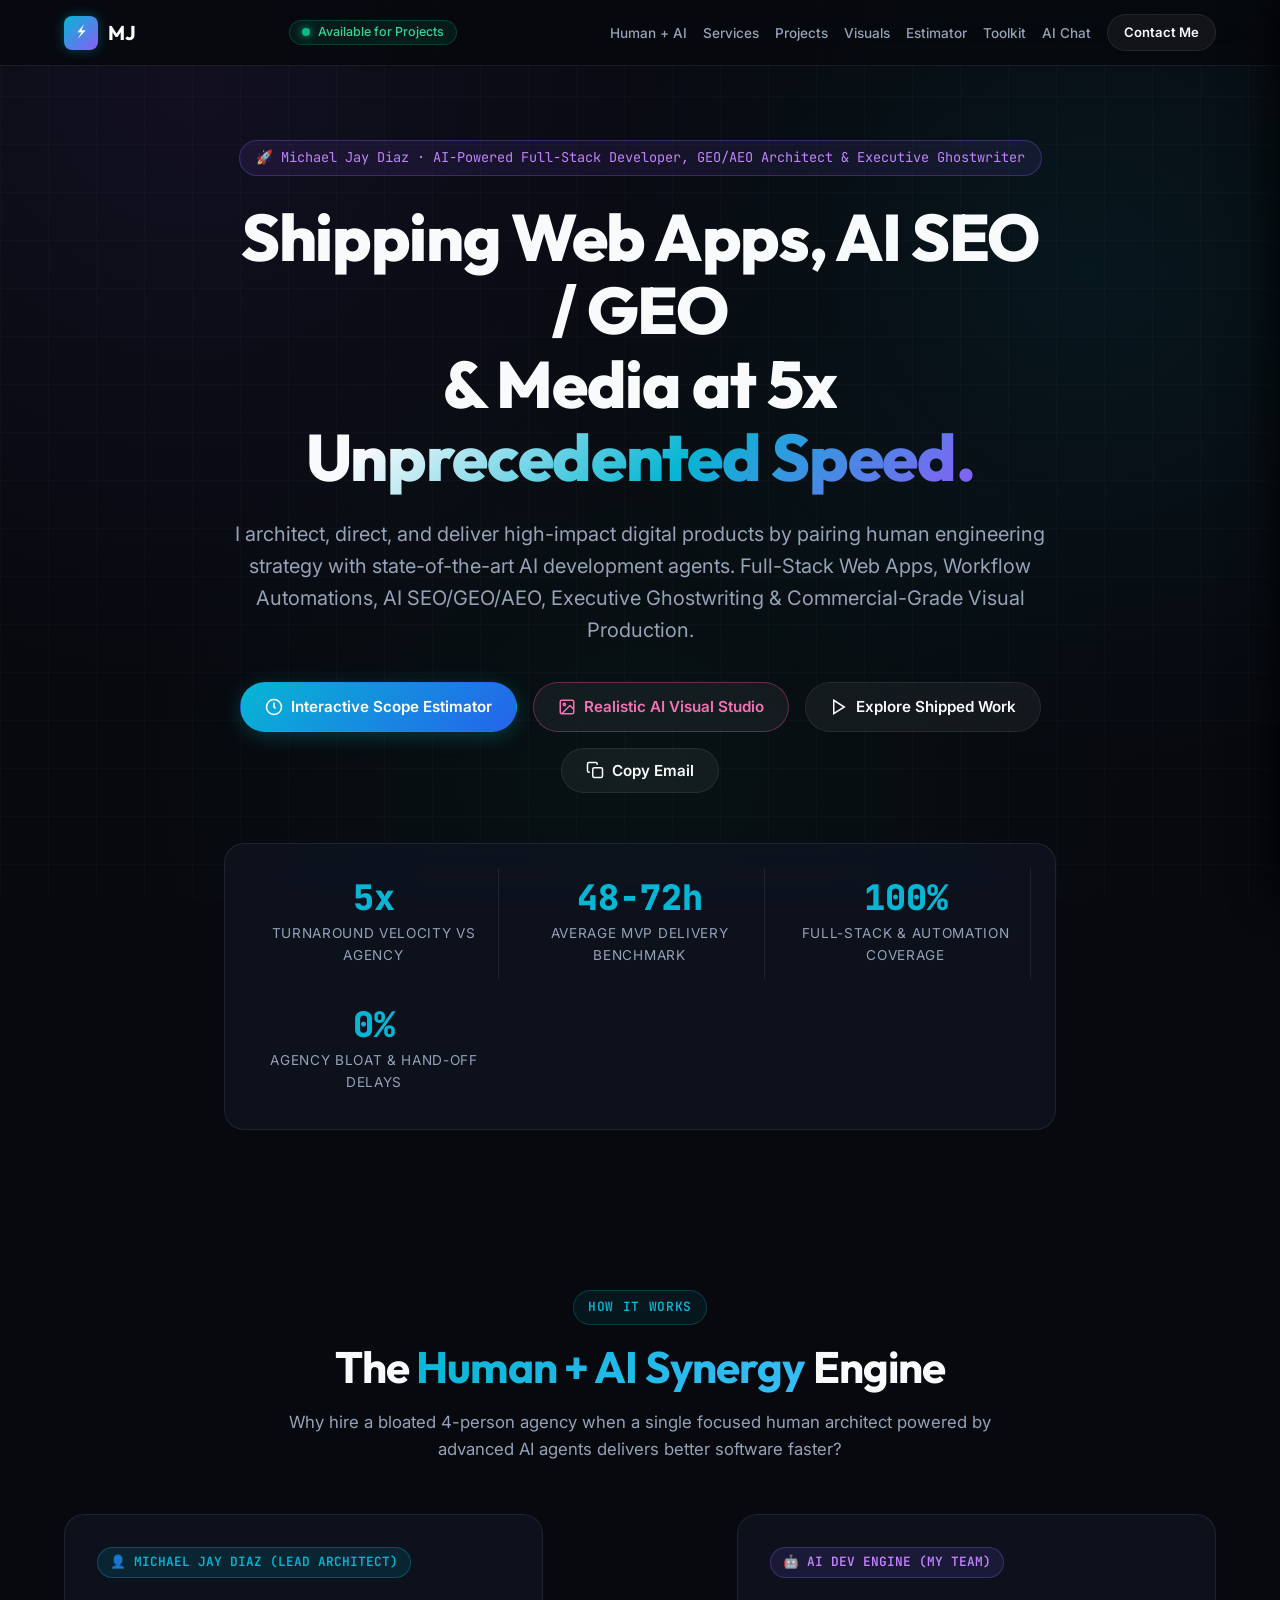
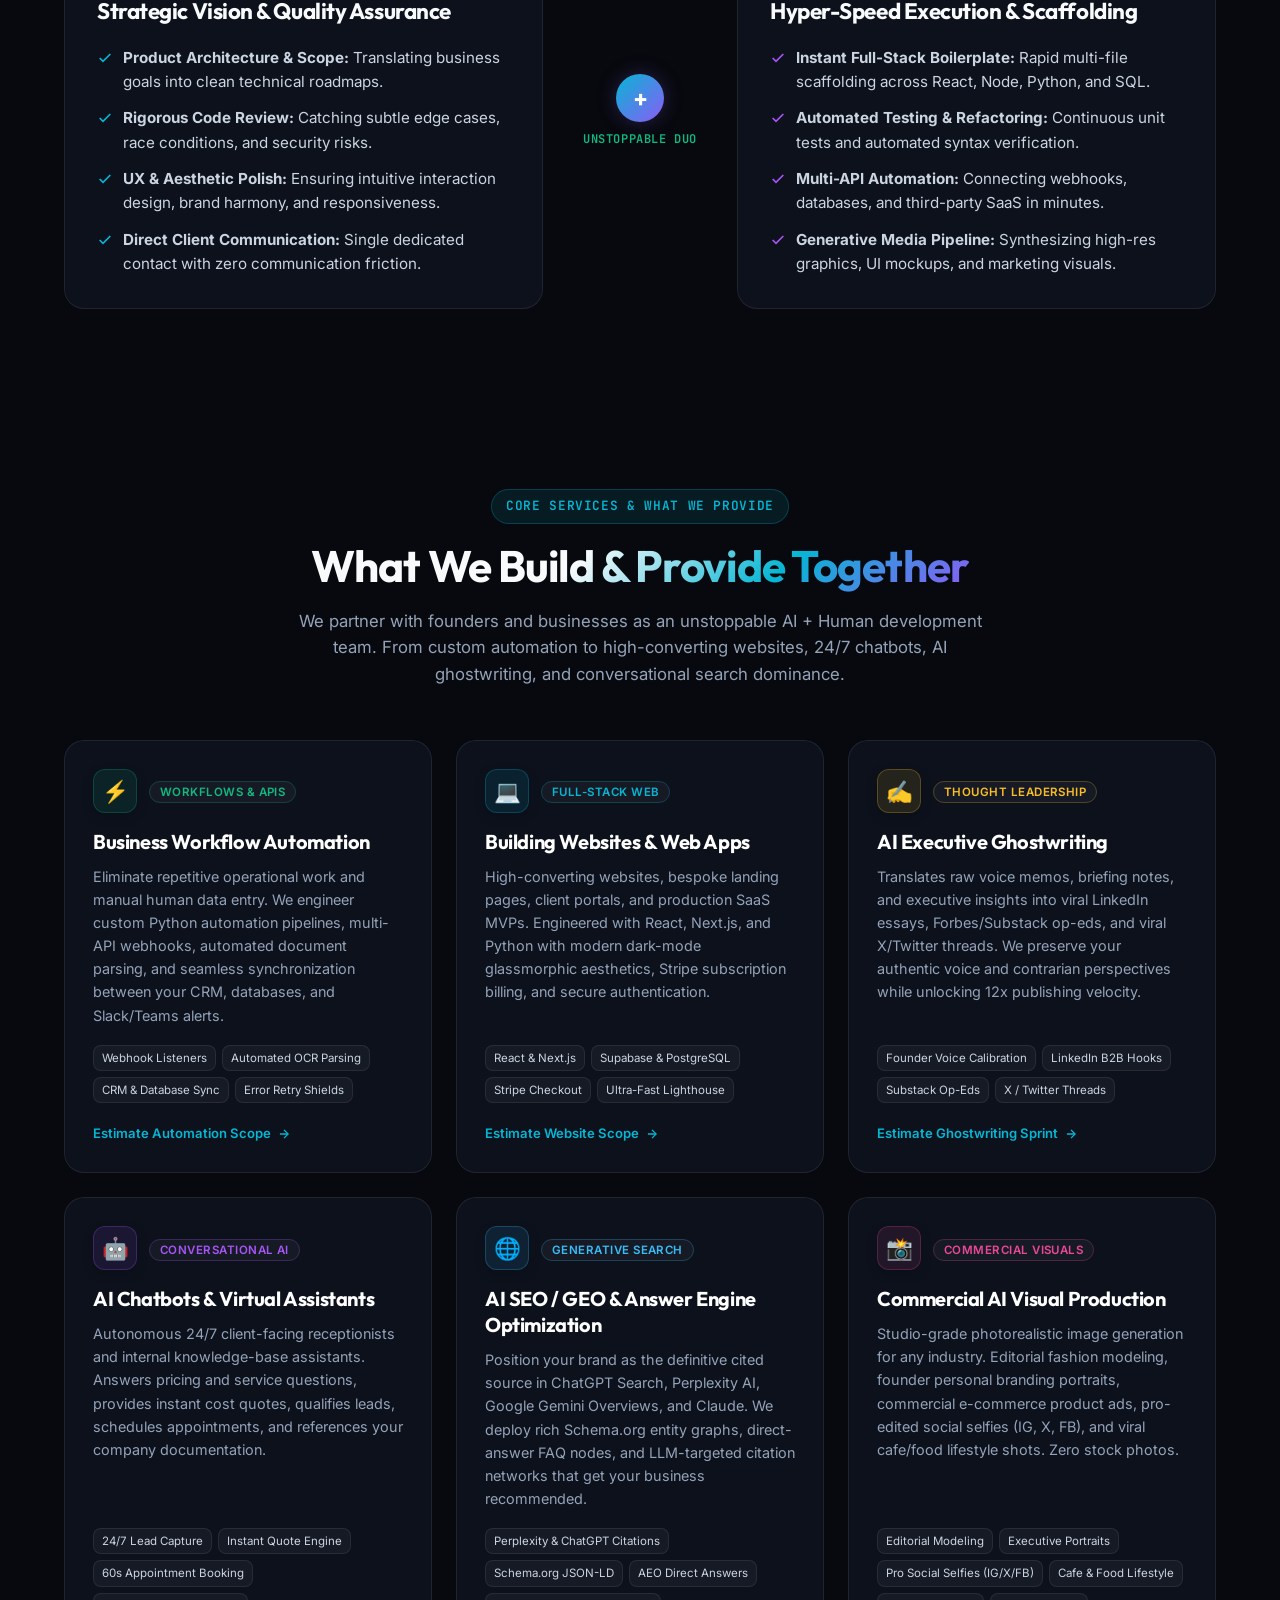
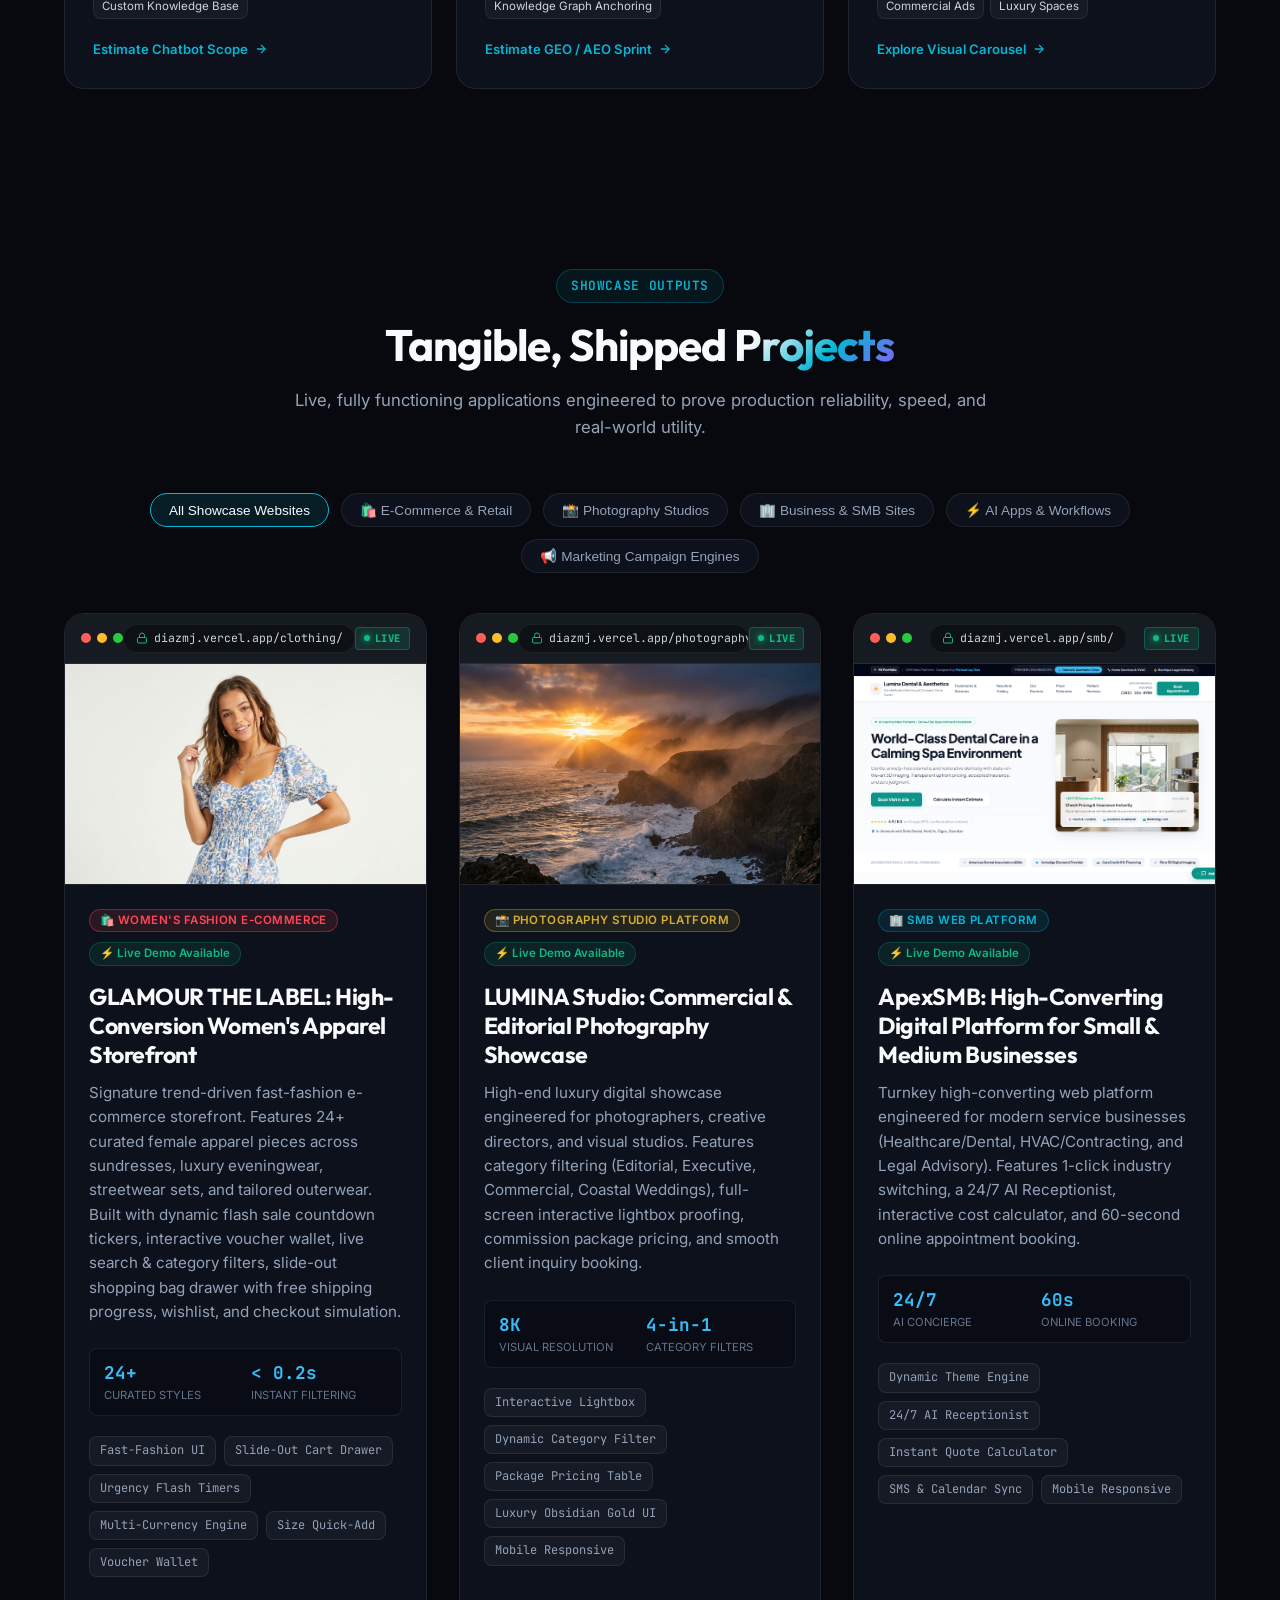
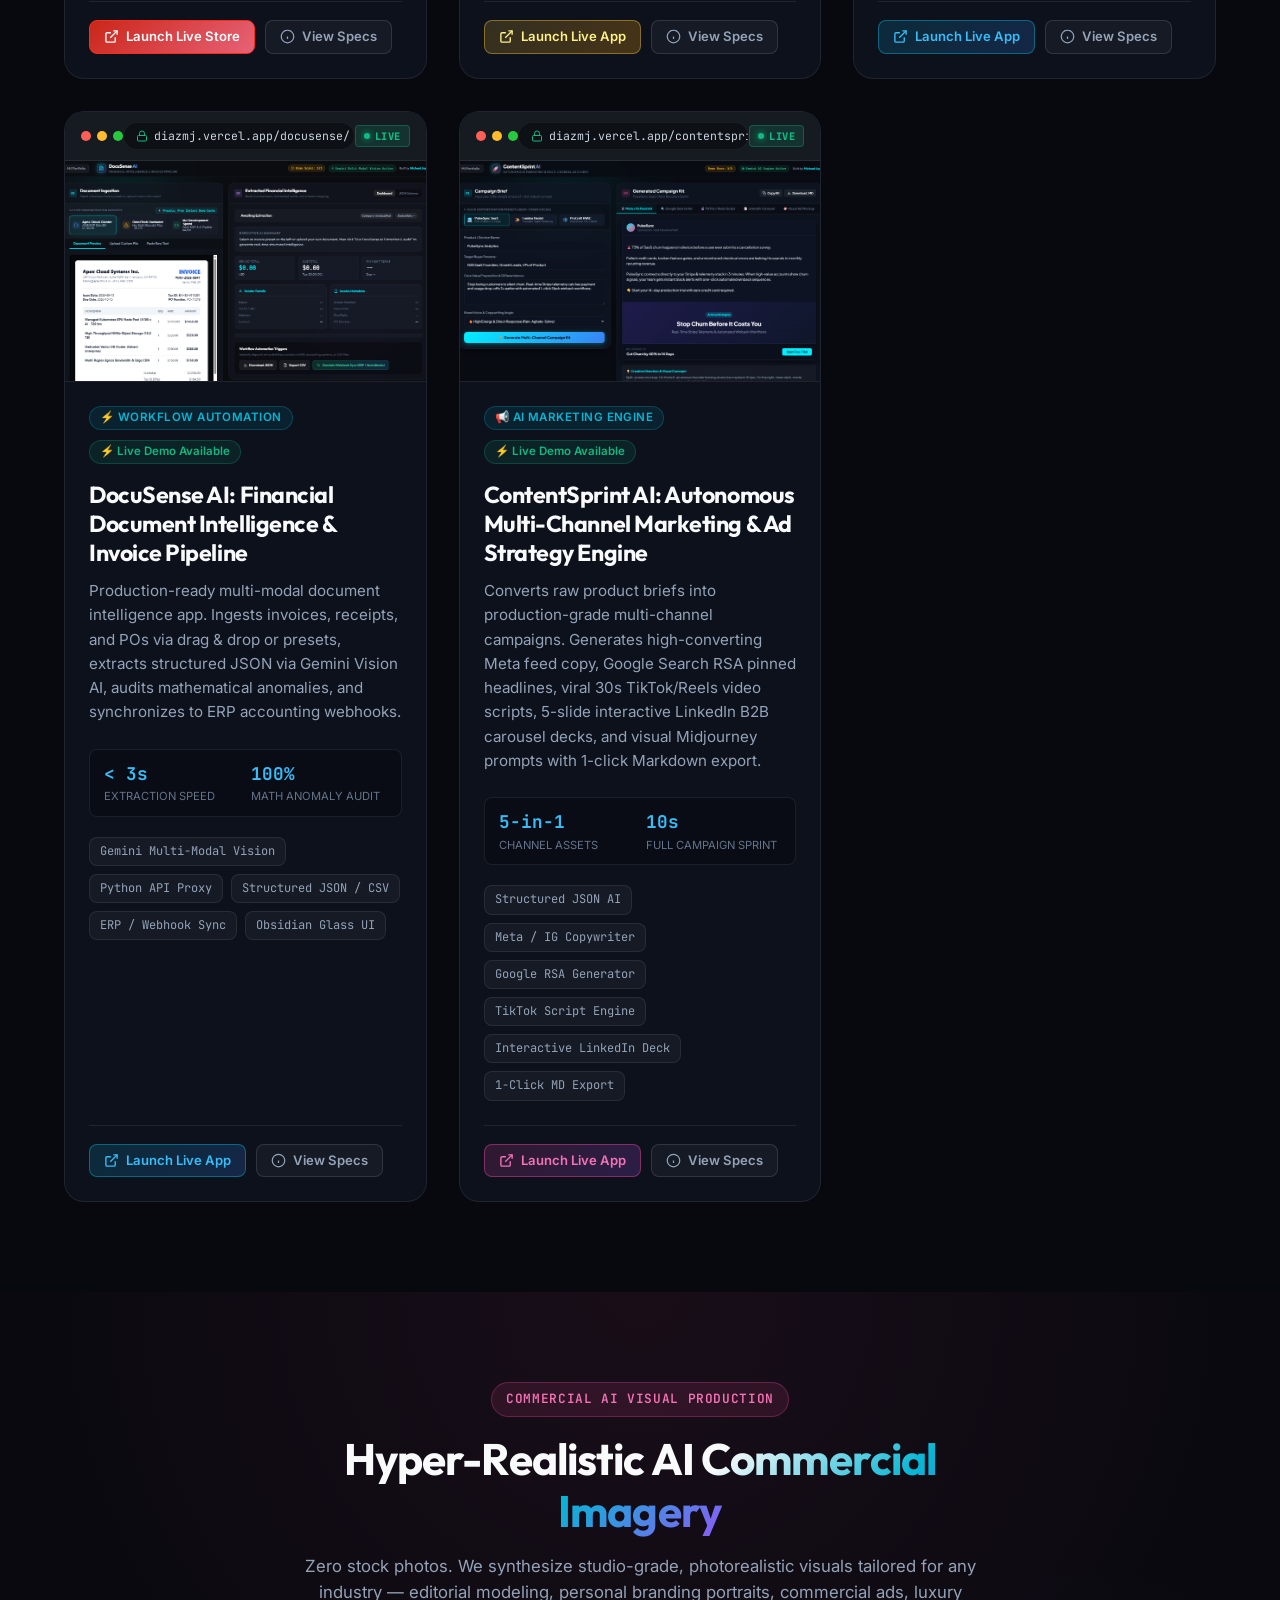
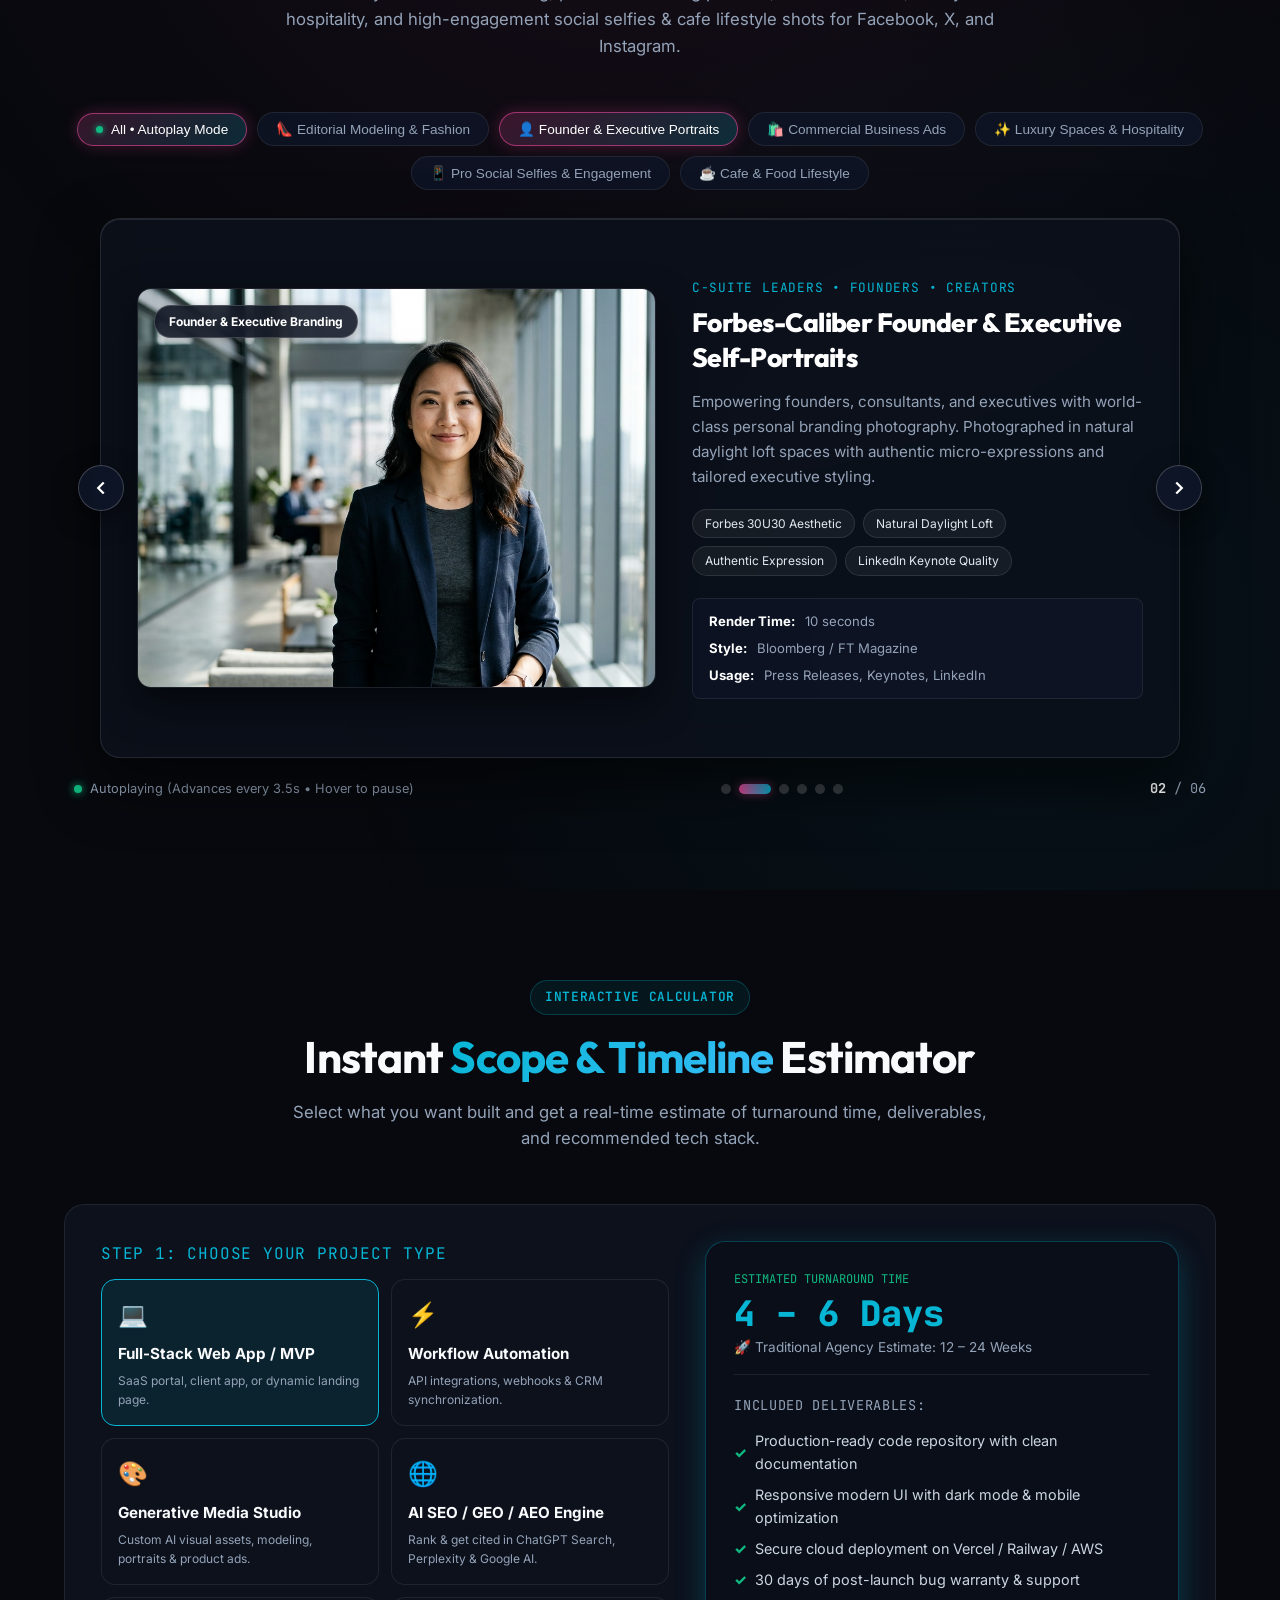
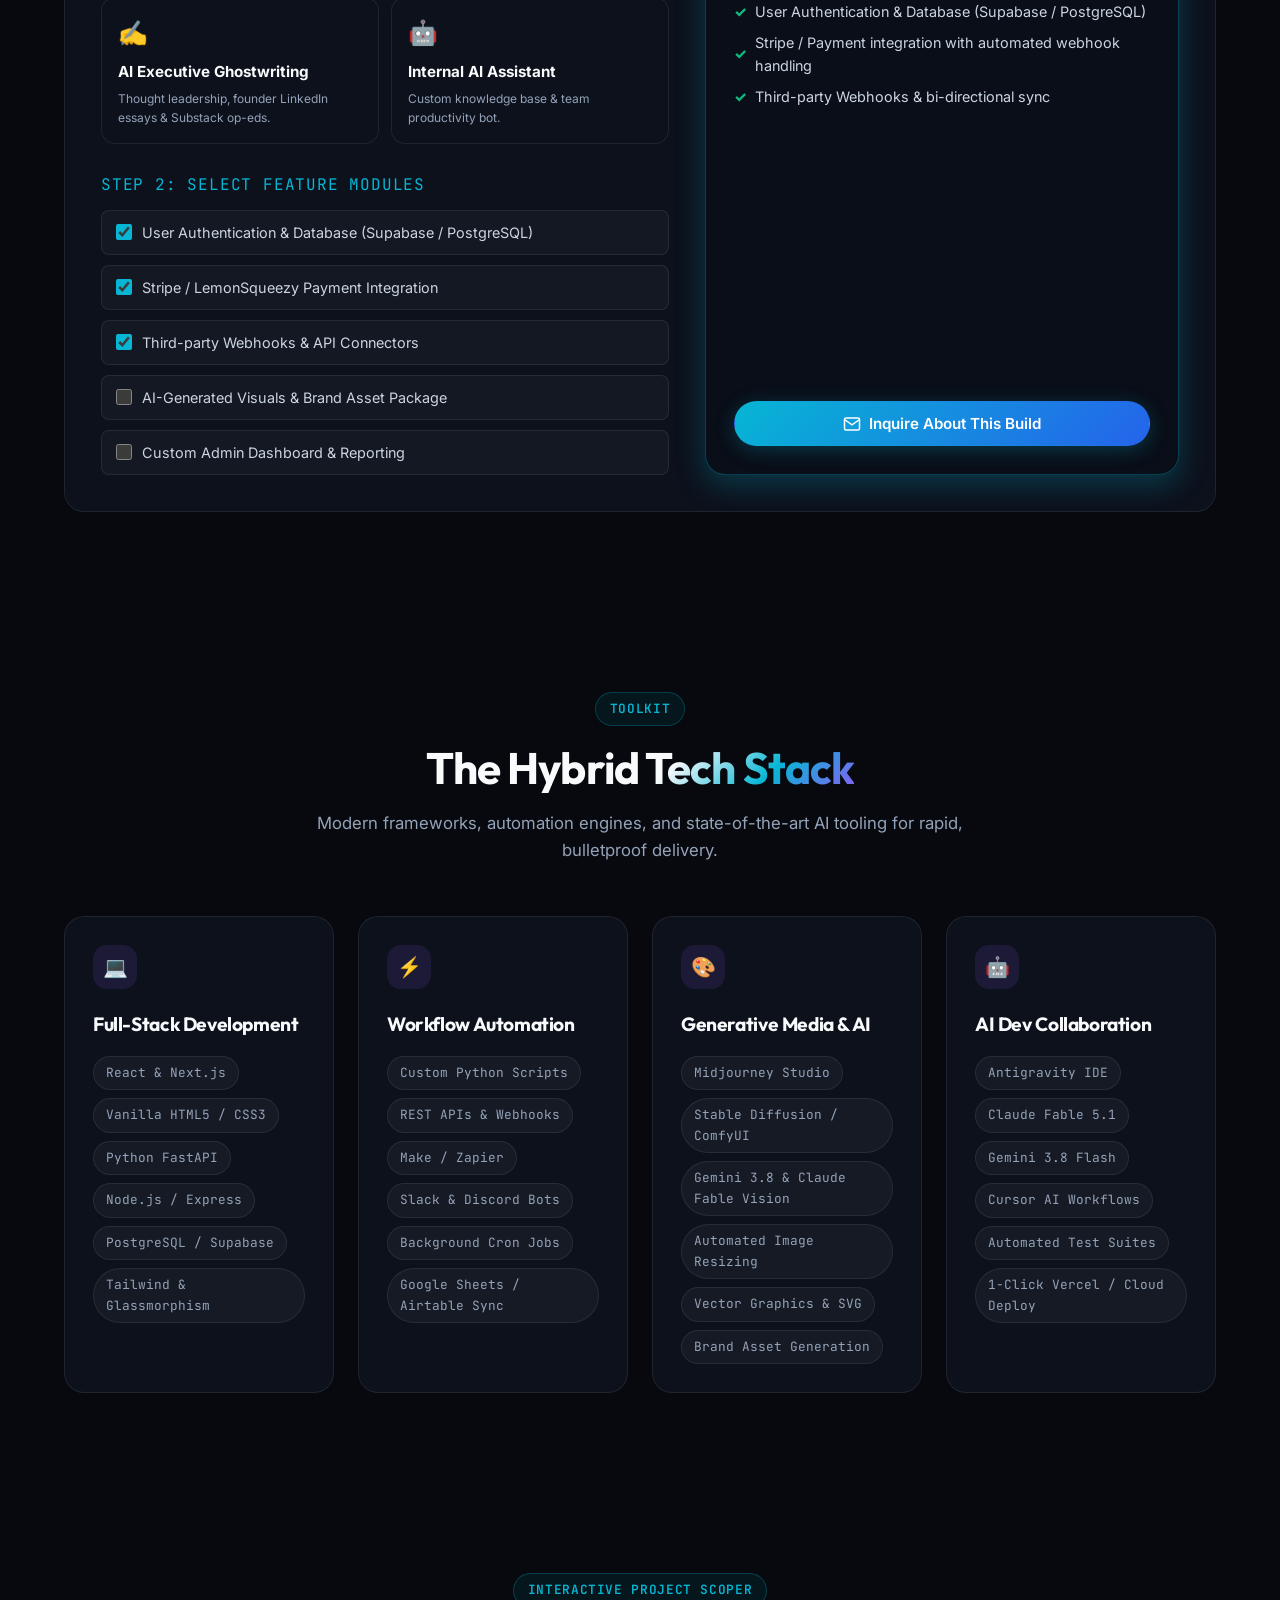
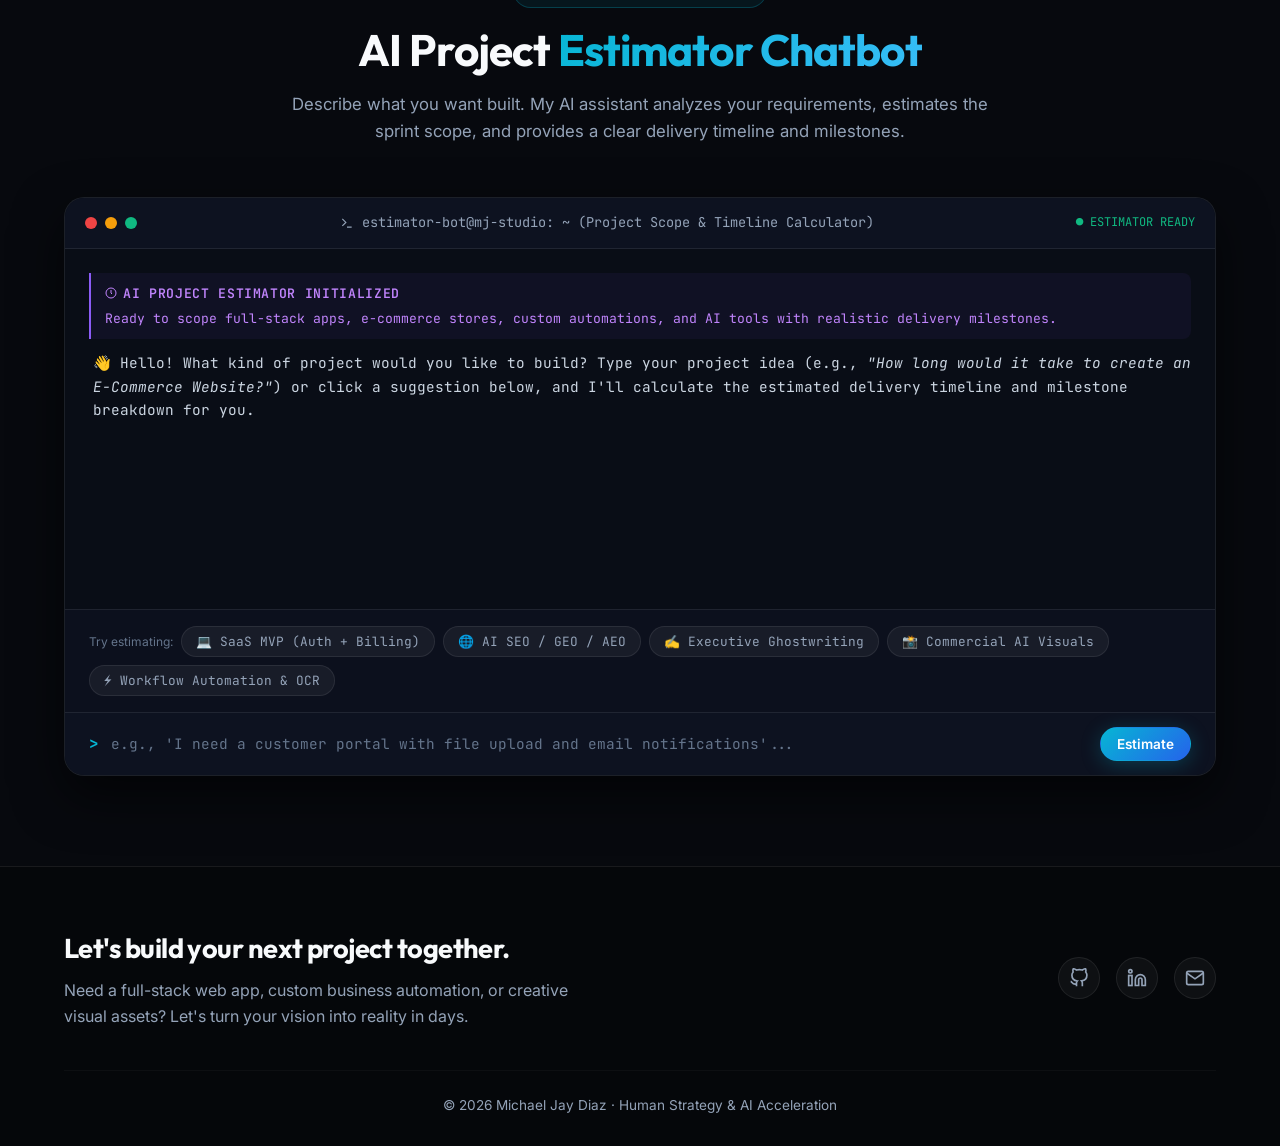
==== commit c3db00c8: "fix: keep AI SEO and Ghostwriting in services only; update ApexSMB, DocuSense, and ContentSprint wit" ====
--- a/index.html
+++ b/index.html
@@ -565,7 +565,7 @@
               <span class="mockup-live-indicator">LIVE</span>
             </div>
             <div class="mockup-screen">
-              <img src="assets/preview_smb.jpg" alt="ApexSMB Digital Platform Preview" class="mockup-img" loading="lazy">
+              <img src="assets/preview_smb.png" alt="ApexSMB Digital Platform Preview" class="mockup-img" loading="lazy">
               <div class="mockup-hover-overlay">
                 <a href="smb/" target="_blank" class="mockup-launch-pill">
                   <span>🏢 Open SMB Platform</span>
@@ -634,7 +634,7 @@
               <span class="mockup-live-indicator">LIVE</span>
             </div>
             <div class="mockup-screen">
-              <img src="assets/preview_docusense.jpg" alt="DocuSense AI Financial Pipeline Preview" class="mockup-img" loading="lazy">
+              <img src="assets/preview_docusense.png" alt="DocuSense AI Financial Pipeline Preview" class="mockup-img" loading="lazy">
               <div class="mockup-hover-overlay">
                 <a href="docusense/" target="_blank" class="mockup-launch-pill">
                   <span>⚡ Launch AI Extraction Pipeline</span>
@@ -703,7 +703,7 @@
               <span class="mockup-live-indicator">LIVE</span>
             </div>
             <div class="mockup-screen">
-              <img src="assets/preview_contentsprint.jpg" alt="ContentSprint AI Marketing Engine Preview" class="mockup-img" loading="lazy">
+              <img src="assets/preview_contentsprint.png" alt="ContentSprint AI Marketing Engine Preview" class="mockup-img" loading="lazy">
               <div class="mockup-hover-overlay">
                 <a href="contentsprint/" target="_blank" class="mockup-launch-pill">
                   <span>📢 Launch Marketing Engine</span>
@@ -747,142 +747,6 @@
                 <span>Launch Live App</span>
               </a>
               <button type="button" class="card-btn card-btn-secondary btn-view-arch" data-project="visioncraft">
-                <svg width="15" height="15" viewBox="0 0 24 24" fill="none" stroke="currentColor" stroke-width="2"><circle cx="12" cy="12" r="10"></circle><line x1="12" y1="16" x2="12" y2="12"></line><line x1="12" y1="8" x2="12.01" y2="8"></line></svg>
-                <span>View Specs</span>
-              </button>
-            </div>
-          </div>
-        </div>
-
-        <!-- Showcase 6: OmniRank AI (AI SEO / GEO Search Engine) -->
-        <div class="project-card" data-category="seo">
-          <div class="project-mockup-frame">
-            <div class="mockup-browser-bar">
-              <div class="mockup-dots">
-                <span class="dot dot-red"></span>
-                <span class="dot dot-yellow"></span>
-                <span class="dot dot-green"></span>
-              </div>
-              <div class="mockup-url-bar">
-                <svg class="lock-icon" viewBox="0 0 24 24" fill="none" stroke="currentColor" stroke-width="2">
-                  <rect x="3" y="11" width="18" height="11" rx="2" ry="2"></rect>
-                  <path d="M7 11V7a5 5 0 0 1 10 0v4"></path>
-                </svg>
-                <span>omnirank.ai/citations/</span>
-              </div>
-              <span class="mockup-live-indicator">AGILE SPRINT</span>
-            </div>
-            <div class="mockup-screen">
-              <img src="assets/commercial_product.jpg" alt="OmniRank AI GEO Engine Preview" class="mockup-img" loading="lazy">
-              <div class="mockup-hover-overlay">
-                <a href="#estimator" class="mockup-launch-pill">
-                  <span>🌐 Estimate GEO Scope</span>
-                </a>
-              </div>
-            </div>
-          </div>
-          <div class="project-card-body">
-            <div>
-              <div class="project-badge-bar">
-                <span class="project-cat" style="color: #38bdf8; background: rgba(56, 189, 248, 0.1); border-color: rgba(56, 189, 248, 0.3);">🌐 AI SEO • GEO • AEO Engine</span>
-                <span class="project-speed-tag">⚡ 2-3 Day Sprint</span>
-              </div>
-              <h3 class="project-title">OmniRank AI: Generative Engine Optimization (GEO) & Answer Search Visibility</h3>
-              <p class="project-summary">
-                Positions brands as the definitive cited source across modern AI search engines: ChatGPT Search, Perplexity AI, Google Gemini Overviews, and Claude. Ingests competitive entity clusters, crafts schema-dense FAQ answer blocks, and deploys high-authority citation graphs that dominate conversational search.
-              </p>
-              <div class="project-metrics">
-                <div class="card-metric">
-                  <div class="card-metric-val">4x</div>
-                  <div class="card-metric-lbl">LLM Citation Share</div>
-                </div>
-                <div class="card-metric">
-                  <div class="card-metric-val">&lt; 3 Days</div>
-                  <div class="card-metric-lbl">Sprint Turnaround</div>
-                </div>
-              </div>
-              <div class="project-tech">
-                <span class="tech-tag">Perplexity & GEO Schemas</span>
-                <span class="tech-tag">AEO Direct Answer Nodes</span>
-                <span class="tech-tag">JSON-LD Entity Graphs</span>
-                <span class="tech-tag">LLM Citation Optimization</span>
-                <span class="tech-tag">Search Intent Matrix</span>
-              </div>
-            </div>
-            <div class="project-links">
-              <a href="#estimator" class="card-btn card-btn-primary amber-theme">
-                <svg width="15" height="15" viewBox="0 0 24 24" fill="none" stroke="currentColor" stroke-width="2.2"><path d="M13 2L3 14h9l-1 8 10-12h-9l1-8z"></path></svg>
-                <span>Estimate Scope</span>
-              </a>
-              <button type="button" class="card-btn card-btn-secondary btn-view-arch" data-project="omnirank">
-                <svg width="15" height="15" viewBox="0 0 24 24" fill="none" stroke="currentColor" stroke-width="2"><circle cx="12" cy="12" r="10"></circle><line x1="12" y1="16" x2="12" y2="12"></line><line x1="12" y1="8" x2="12.01" y2="8"></line></svg>
-                <span>View Specs</span>
-              </button>
-            </div>
-          </div>
-        </div>
-
-        <!-- Showcase 7: AuraWrite AI (Executive Ghostwriting Studio) -->
-        <div class="project-card" data-category="writing">
-          <div class="project-mockup-frame">
-            <div class="mockup-browser-bar">
-              <div class="mockup-dots">
-                <span class="dot dot-red"></span>
-                <span class="dot dot-yellow"></span>
-                <span class="dot dot-green"></span>
-              </div>
-              <div class="mockup-url-bar">
-                <svg class="lock-icon" viewBox="0 0 24 24" fill="none" stroke="currentColor" stroke-width="2">
-                  <rect x="3" y="11" width="18" height="11" rx="2" ry="2"></rect>
-                  <path d="M7 11V7a5 5 0 0 1 10 0v4"></path>
-                </svg>
-                <span>aurawrite.ai/thought-leadership/</span>
-              </div>
-              <span class="mockup-live-indicator">AGILE SPRINT</span>
-            </div>
-            <div class="mockup-screen">
-              <img src="assets/executive_portrait.jpg" alt="AuraWrite AI Ghostwriting Preview" class="mockup-img" loading="lazy">
-              <div class="mockup-hover-overlay">
-                <a href="#estimator" class="mockup-launch-pill">
-                  <span>✍️ Estimate Ghostwriting Scope</span>
-                </a>
-              </div>
-            </div>
-          </div>
-          <div class="project-card-body">
-            <div>
-              <div class="project-badge-bar">
-                <span class="project-cat" style="color: #fbbf24; background: rgba(251, 191, 36, 0.1); border-color: rgba(251, 191, 36, 0.3);">✍️ AI Executive Ghostwriting</span>
-                <span class="project-speed-tag">⚡ 2-3 Day Sprint</span>
-              </div>
-              <h3 class="project-title">AuraWrite AI: Executive Thought Leadership & Founder Ghostwriting Pipeline</h3>
-              <p class="project-summary">
-                Translates raw voice memos, bullet notes, and executive insights into viral LinkedIn essays, Forbes/Substack op-eds, and viral X/Twitter threads. Preserves the authentic voice and cadences of C-suite founders while automating tone profiling, audience hooks, and contrarian narrative pacing.
-              </p>
-              <div class="project-metrics">
-                <div class="card-metric">
-                  <div class="card-metric-val">100%</div>
-                  <div class="card-metric-lbl">Founder Voice Match</div>
-                </div>
-                <div class="card-metric">
-                  <div class="card-metric-val">12x</div>
-                  <div class="card-metric-lbl">Content Velocity</div>
-                </div>
-              </div>
-              <div class="project-tech">
-                <span class="tech-tag">Executive Voice Cloning</span>
-                <span class="tech-tag">LinkedIn B2B Longform</span>
-                <span class="tech-tag">Substack Op-Eds</span>
-                <span class="tech-tag">Contrarian Hook Framing</span>
-                <span class="tech-tag">X / Twitter Thread Studio</span>
-              </div>
-            </div>
-            <div class="project-links">
-              <a href="#estimator" class="card-btn card-btn-primary amber-theme">
-                <svg width="15" height="15" viewBox="0 0 24 24" fill="none" stroke="currentColor" stroke-width="2.2"><path d="M12 20h9"></path><path d="M16.5 3.5a2.121 2.121 0 0 1 3 3L7 19l-4 1 1-4L16.5 3.5z"></path></svg>
-                <span>Estimate Scope</span>
-              </a>
-              <button type="button" class="card-btn card-btn-secondary btn-view-arch" data-project="aurawrite">
                 <svg width="15" height="15" viewBox="0 0 24 24" fill="none" stroke="currentColor" stroke-width="2"><circle cx="12" cy="12" r="10"></circle><line x1="12" y1="16" x2="12" y2="12"></line><line x1="12" y1="8" x2="12.01" y2="8"></line></svg>
                 <span>View Specs</span>
               </button>
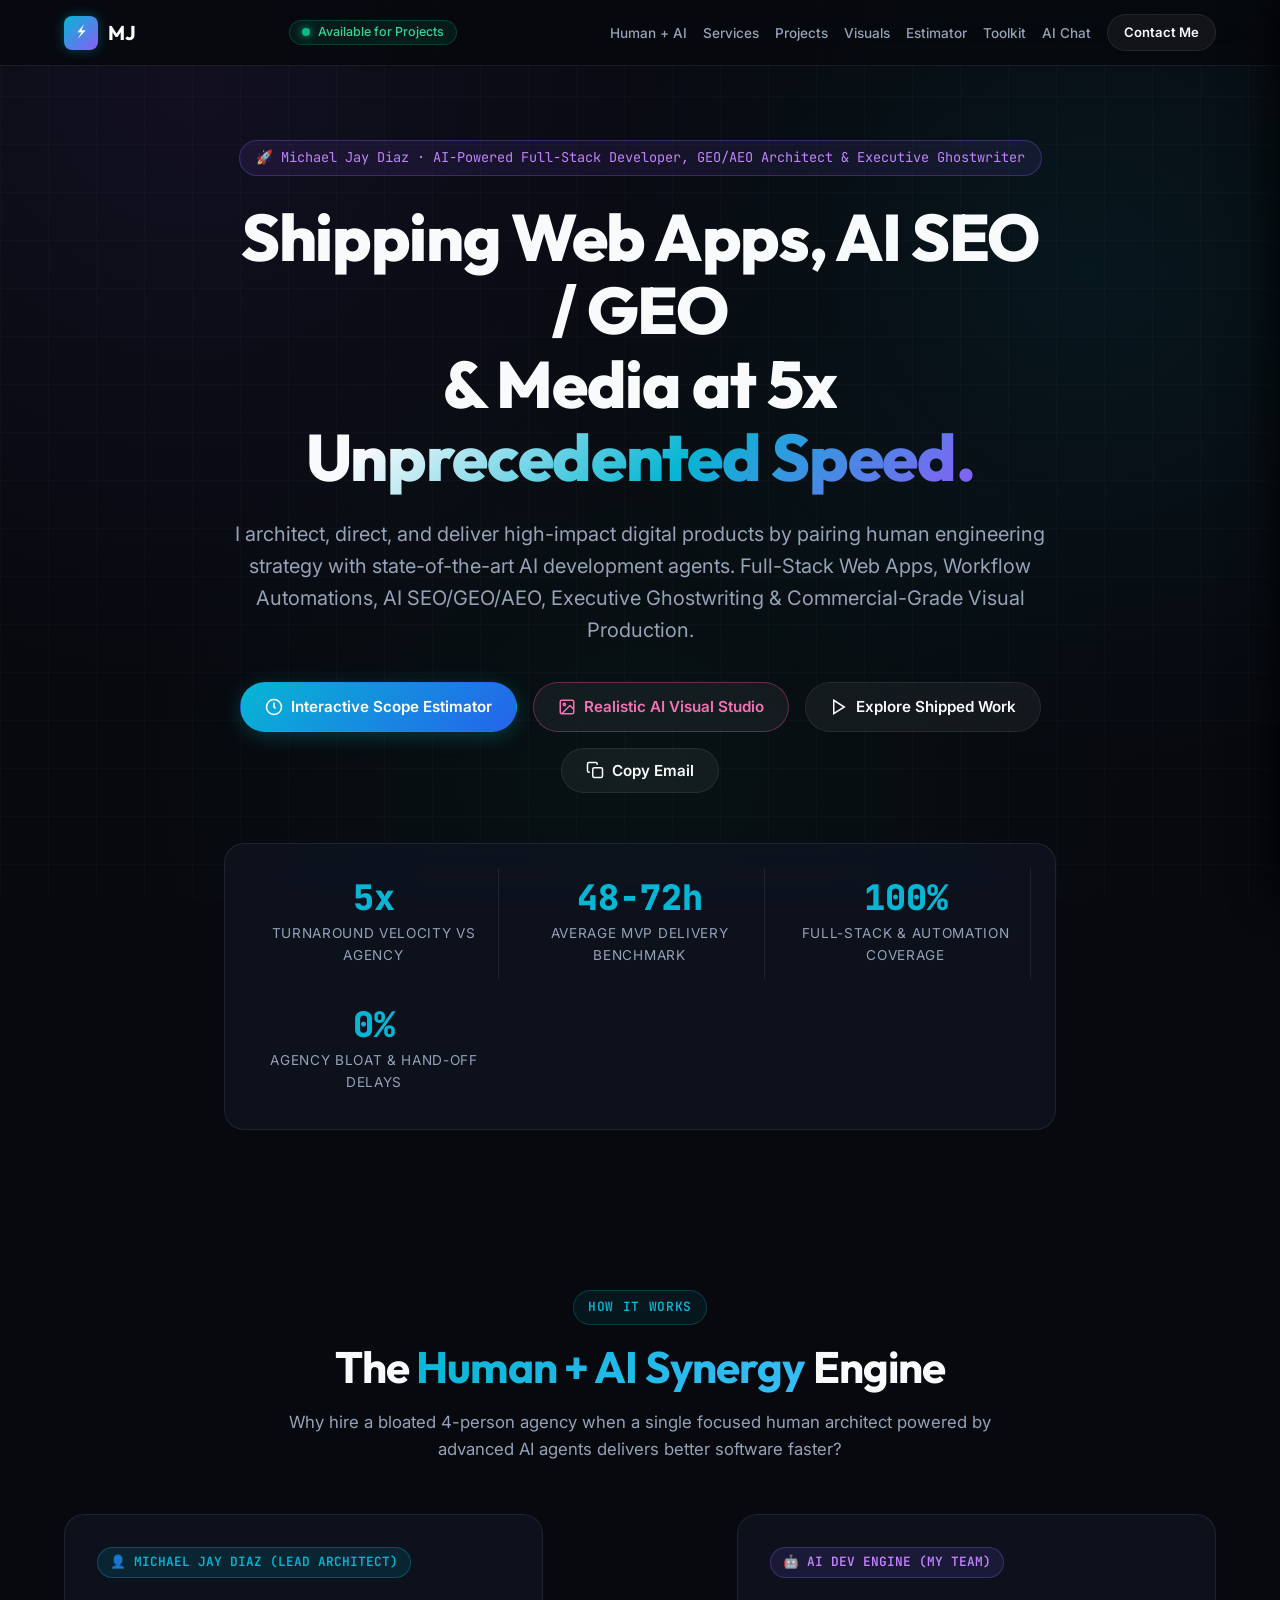
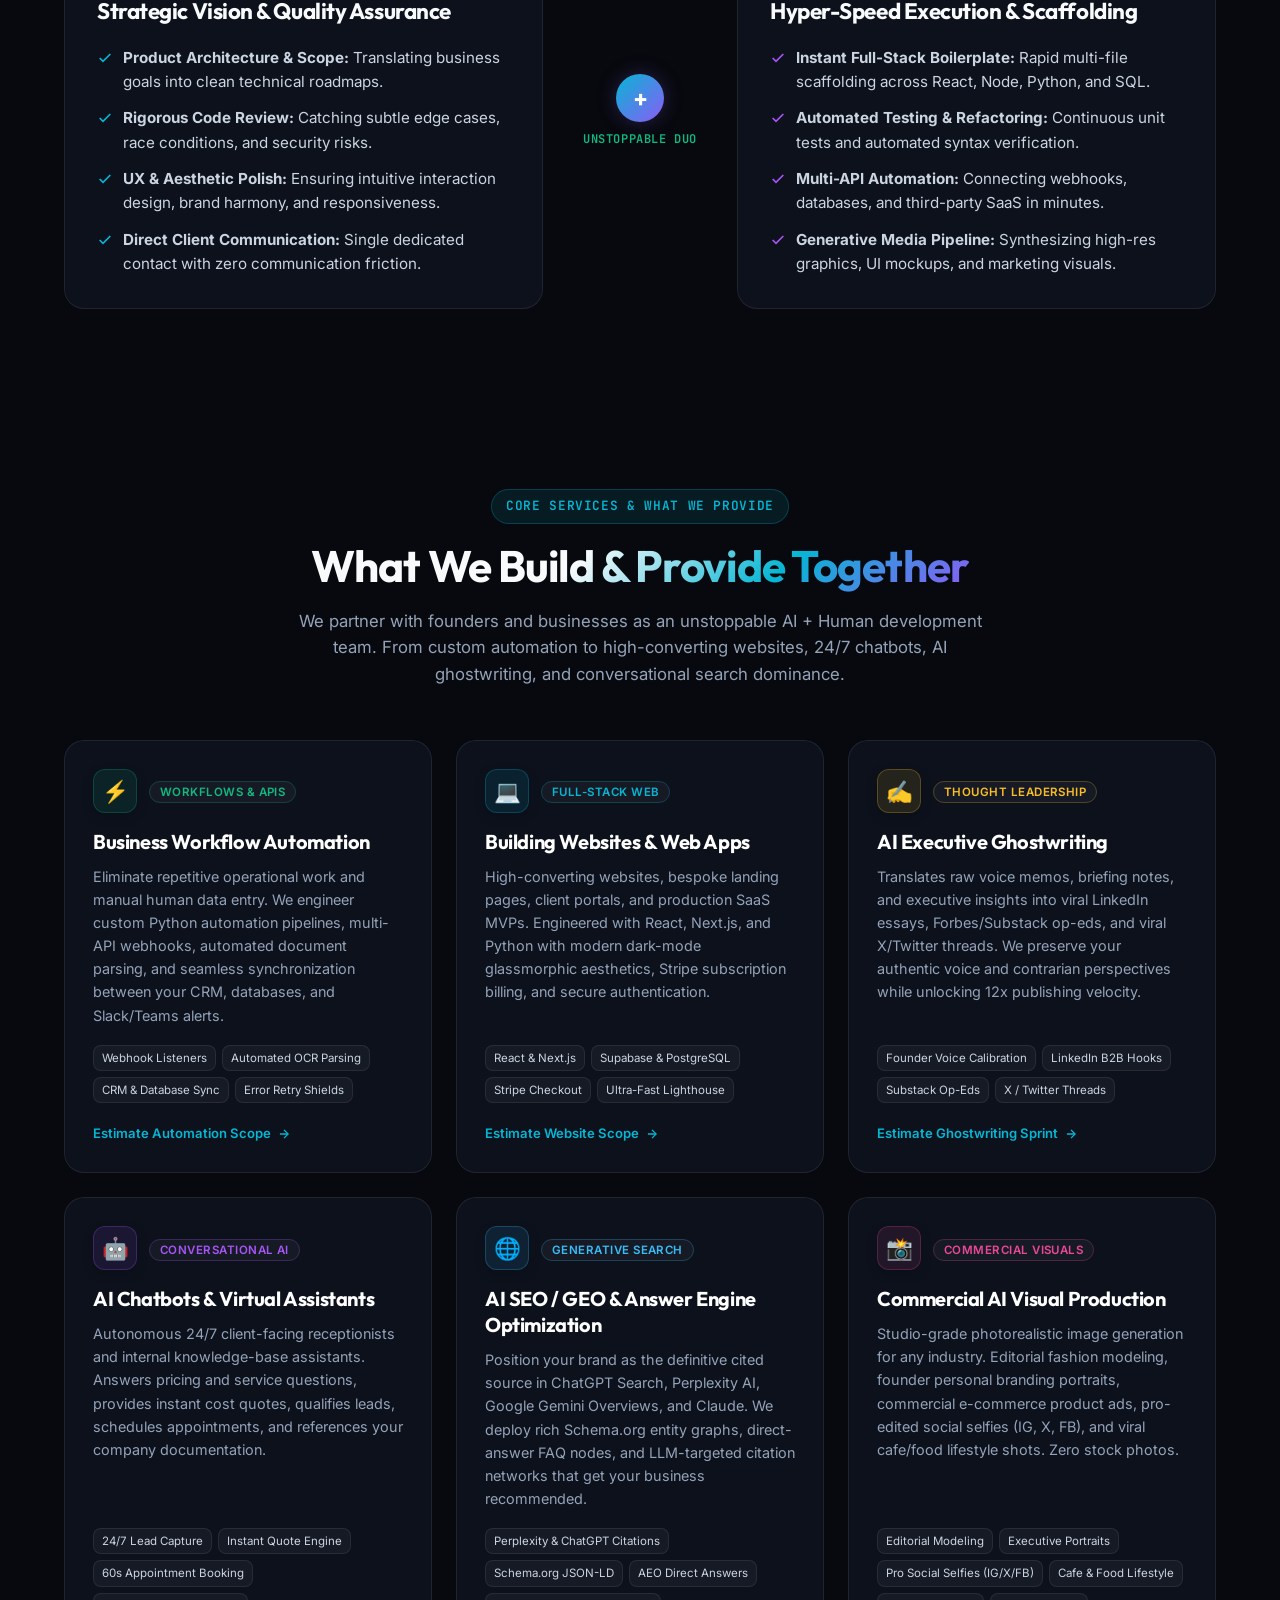
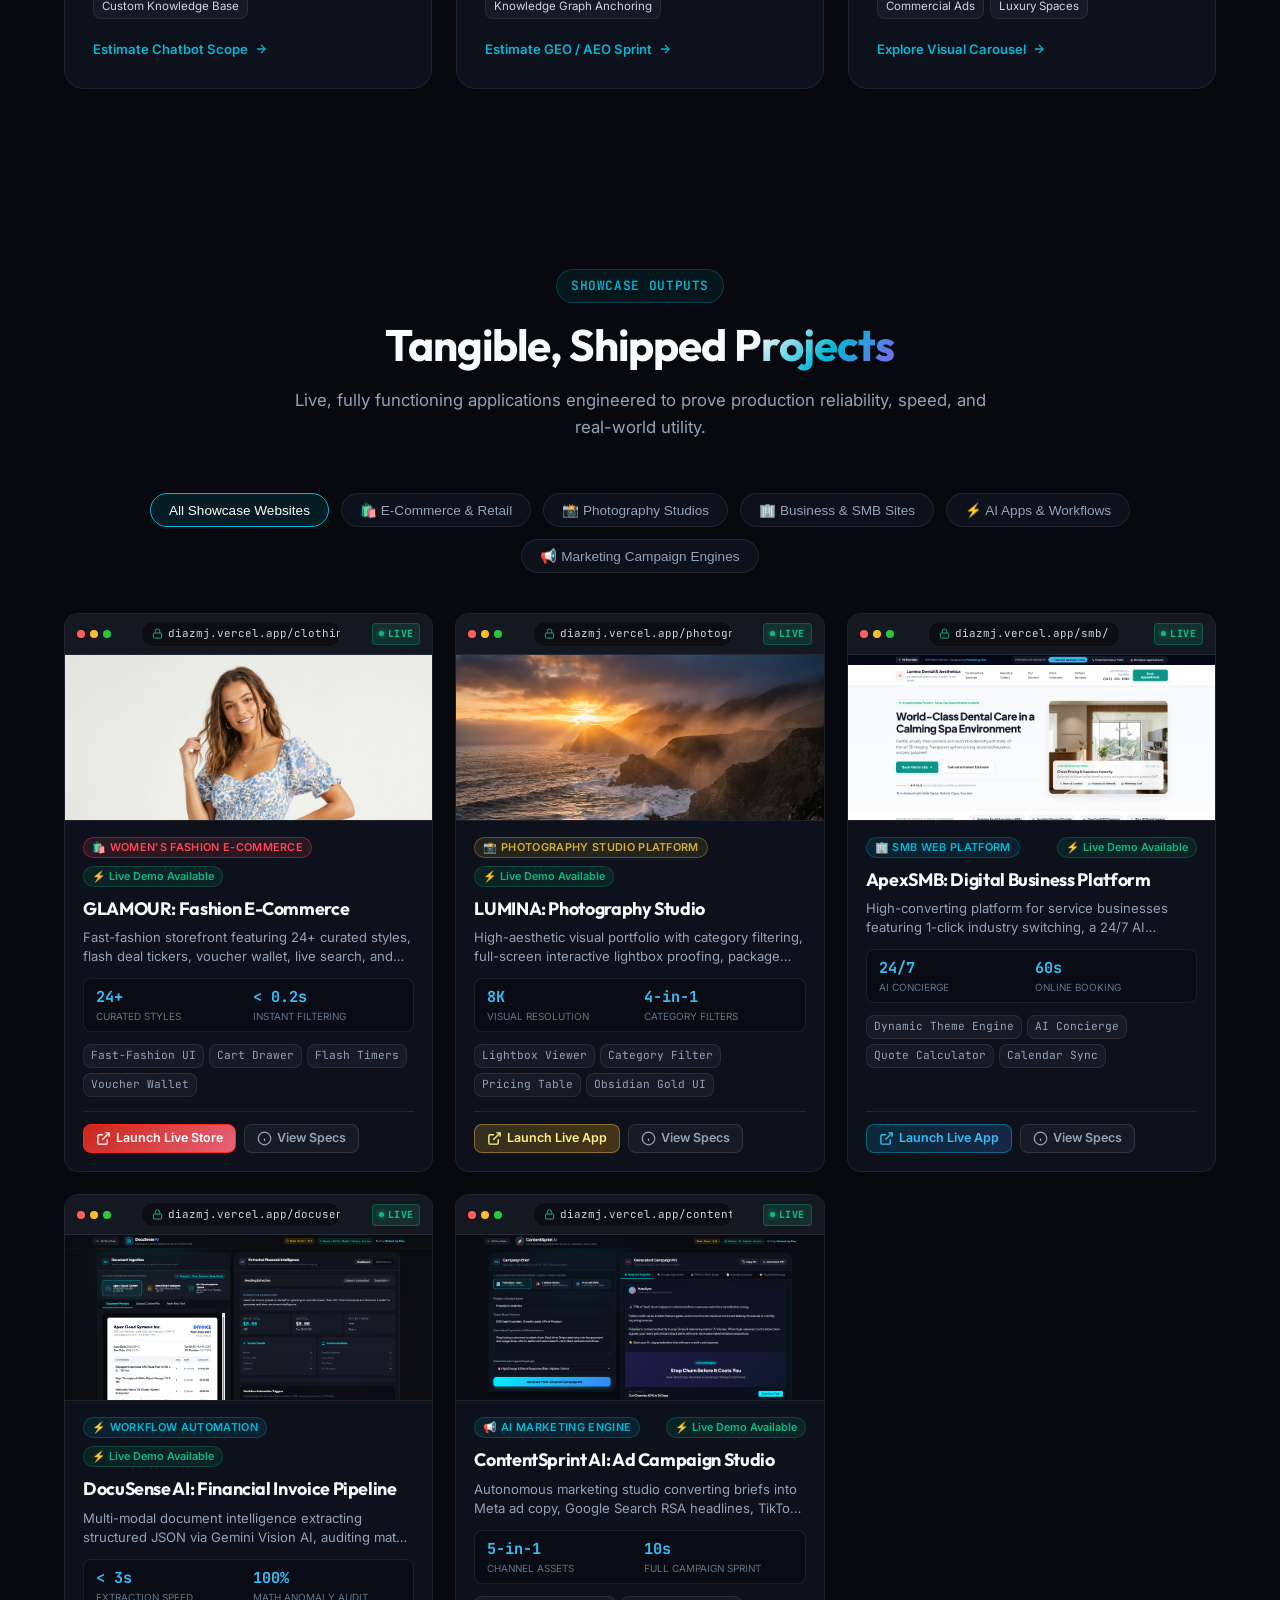
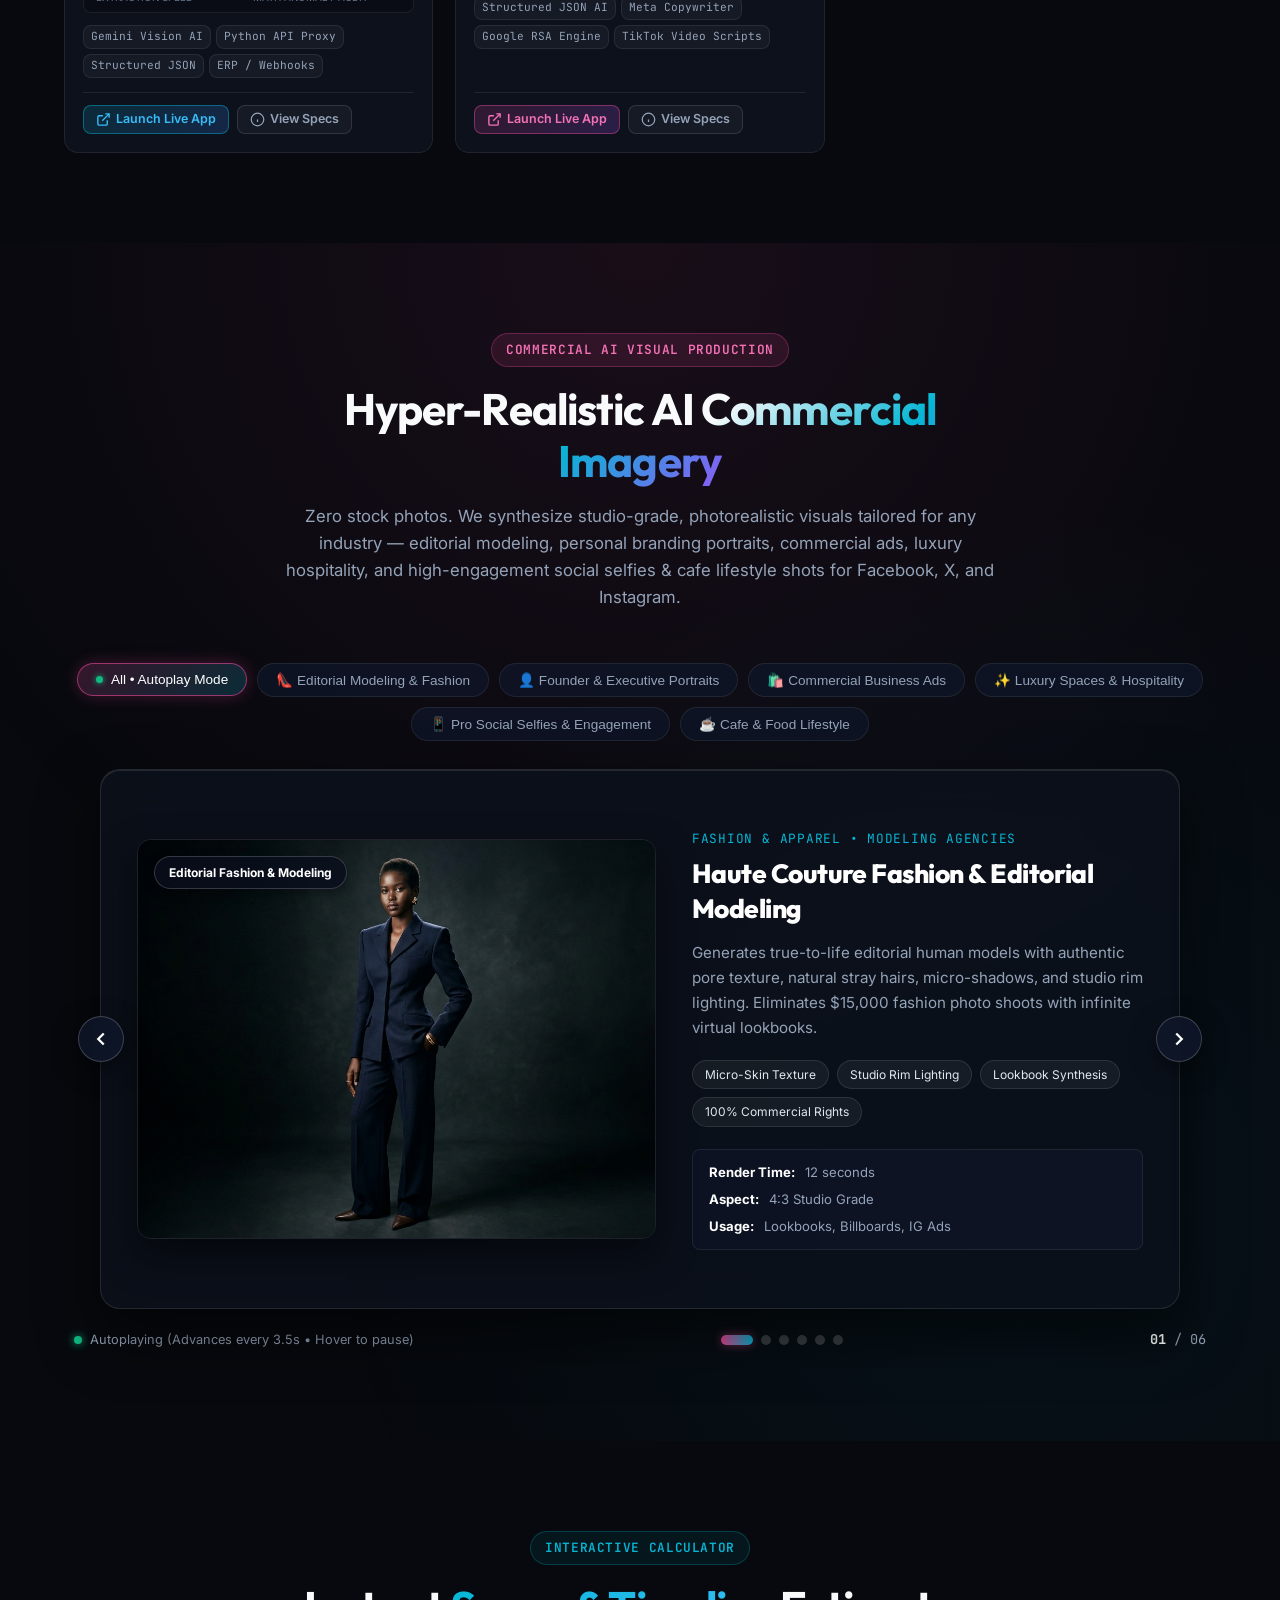
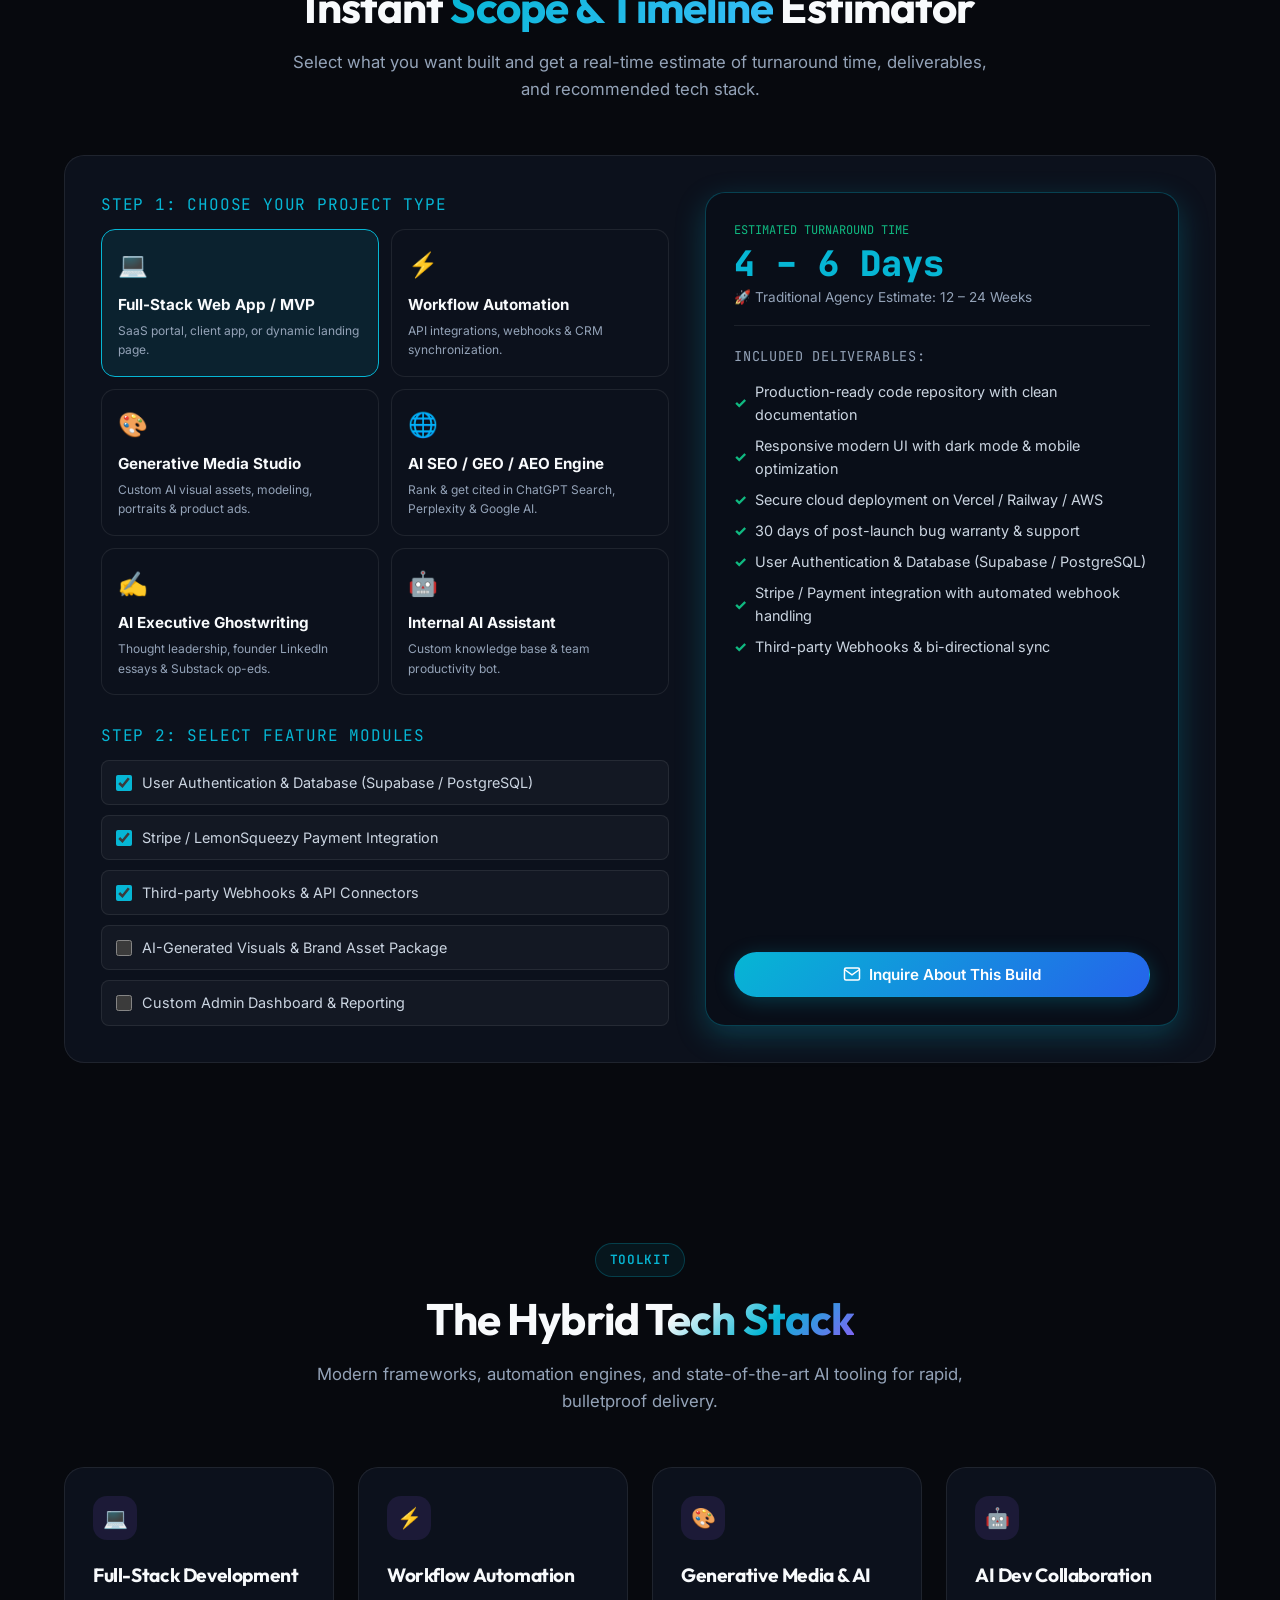
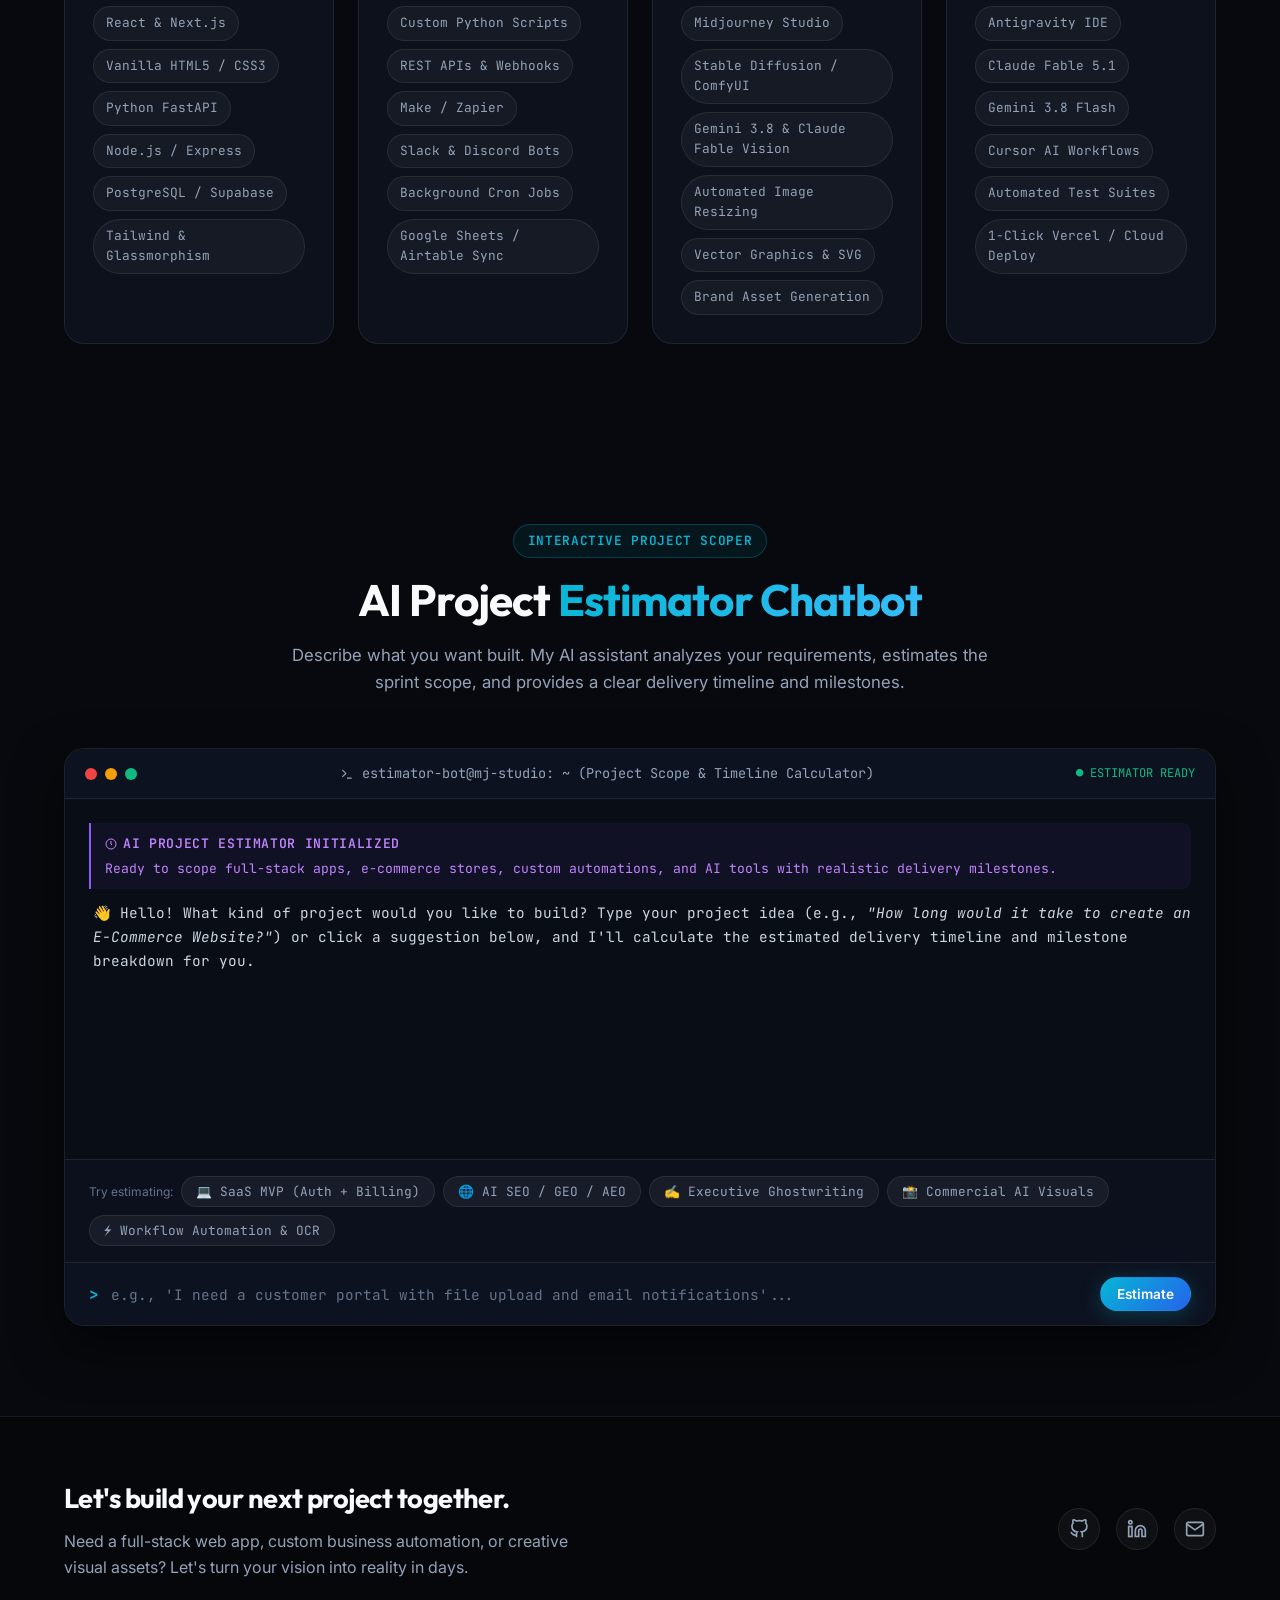
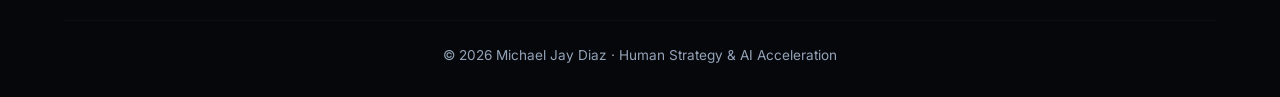
==== commit 82c03fdb: "style: compress project cards layout, mockups, typography, and density" ====
--- a/index.html
+++ b/index.html
@@ -441,9 +441,9 @@
                 <span class="project-cat" style="color: #ff4757; background: rgba(255, 71, 87, 0.12); border-color: rgba(255, 71, 87, 0.35);">🛍️ Women's Fashion E-Commerce</span>
                 <span class="project-speed-tag">⚡ Live Demo Available</span>
               </div>
-              <h3 class="project-title">GLAMOUR THE LABEL: High-Conversion Women's Apparel Storefront</h3>
+              <h3 class="project-title">GLAMOUR: Fashion E-Commerce</h3>
               <p class="project-summary">
-                Signature trend-driven fast-fashion e-commerce storefront. Features 24+ curated female apparel pieces across sundresses, luxury eveningwear, streetwear sets, and tailored outerwear. Built with dynamic flash sale countdown tickers, interactive voucher wallet, live search & category filters, slide-out shopping bag drawer with free shipping progress, wishlist, and checkout simulation.
+                Fast-fashion storefront featuring 24+ curated styles, flash deal tickers, voucher wallet, live search, and slide-out shopping bag drawer.
               </p>
               <div class="project-metrics">
                 <div class="card-metric">
@@ -457,10 +457,8 @@
               </div>
               <div class="project-tech">
                 <span class="tech-tag">Fast-Fashion UI</span>
-                <span class="tech-tag">Slide-Out Cart Drawer</span>
-                <span class="tech-tag">Urgency Flash Timers</span>
-                <span class="tech-tag">Multi-Currency Engine</span>
-                <span class="tech-tag">Size Quick-Add</span>
+                <span class="tech-tag">Cart Drawer</span>
+                <span class="tech-tag">Flash Timers</span>
                 <span class="tech-tag">Voucher Wallet</span>
               </div>
             </div>
@@ -511,9 +509,9 @@
                 <span class="project-cat" style="color: #d4af37; background: rgba(212, 175, 55, 0.12); border-color: rgba(212, 175, 55, 0.35);">📸 Photography Studio Platform</span>
                 <span class="project-speed-tag">⚡ Live Demo Available</span>
               </div>
-              <h3 class="project-title">LUMINA Studio: Commercial & Editorial Photography Showcase</h3>
+              <h3 class="project-title">LUMINA: Photography Studio</h3>
               <p class="project-summary">
-                High-end luxury digital showcase engineered for photographers, creative directors, and visual studios. Features category filtering (Editorial, Executive, Commercial, Coastal Weddings), full-screen interactive lightbox proofing, commission package pricing, and smooth client inquiry booking.
+                High-aesthetic visual portfolio with category filtering, full-screen interactive lightbox proofing, package pricing, and booking flow.
               </p>
               <div class="project-metrics">
                 <div class="card-metric">
@@ -526,11 +524,10 @@
                 </div>
               </div>
               <div class="project-tech">
-                <span class="tech-tag">Interactive Lightbox</span>
-                <span class="tech-tag">Dynamic Category Filter</span>
-                <span class="tech-tag">Package Pricing Table</span>
-                <span class="tech-tag">Luxury Obsidian Gold UI</span>
-                <span class="tech-tag">Mobile Responsive</span>
+                <span class="tech-tag">Lightbox Viewer</span>
+                <span class="tech-tag">Category Filter</span>
+                <span class="tech-tag">Pricing Table</span>
+                <span class="tech-tag">Obsidian Gold UI</span>
               </div>
             </div>
             <div class="project-links">
@@ -580,9 +577,9 @@
                 <span class="project-cat">🏢 SMB Web Platform</span>
                 <span class="project-speed-tag">⚡ Live Demo Available</span>
               </div>
-              <h3 class="project-title">ApexSMB: High-Converting Digital Platform for Small & Medium Businesses</h3>
+              <h3 class="project-title">ApexSMB: Digital Business Platform</h3>
               <p class="project-summary">
-                Turnkey high-converting web platform engineered for modern service businesses (Healthcare/Dental, HVAC/Contracting, and Legal Advisory). Features 1-click industry switching, a 24/7 AI Receptionist, interactive cost calculator, and 60-second online appointment booking.
+                High-converting platform for service businesses featuring 1-click industry switching, a 24/7 AI Concierge, quote calculator, and 60-second booking.
               </p>
               <div class="project-metrics">
                 <div class="card-metric">
@@ -596,10 +593,9 @@
               </div>
               <div class="project-tech">
                 <span class="tech-tag">Dynamic Theme Engine</span>
-                <span class="tech-tag">24/7 AI Receptionist</span>
-                <span class="tech-tag">Instant Quote Calculator</span>
-                <span class="tech-tag">SMS & Calendar Sync</span>
-                <span class="tech-tag">Mobile Responsive</span>
+                <span class="tech-tag">AI Concierge</span>
+                <span class="tech-tag">Quote Calculator</span>
+                <span class="tech-tag">Calendar Sync</span>
               </div>
             </div>
             <div class="project-links">
@@ -649,9 +645,9 @@
                 <span class="project-cat">⚡ Workflow Automation</span>
                 <span class="project-speed-tag">⚡ Live Demo Available</span>
               </div>
-              <h3 class="project-title">DocuSense AI: Financial Document Intelligence & Invoice Pipeline</h3>
+              <h3 class="project-title">DocuSense AI: Financial Invoice Pipeline</h3>
               <p class="project-summary">
-                Production-ready multi-modal document intelligence app. Ingests invoices, receipts, and POs via drag & drop or presets, extracts structured JSON via Gemini Vision AI, audits mathematical anomalies, and synchronizes to ERP accounting webhooks.
+                Multi-modal document intelligence extracting structured JSON via Gemini Vision AI, auditing math anomalies, and syncing to ERP webhooks.
               </p>
               <div class="project-metrics">
                 <div class="card-metric">
@@ -664,11 +660,10 @@
                 </div>
               </div>
               <div class="project-tech">
-                <span class="tech-tag">Gemini Multi-Modal Vision</span>
+                <span class="tech-tag">Gemini Vision AI</span>
                 <span class="tech-tag">Python API Proxy</span>
-                <span class="tech-tag">Structured JSON / CSV</span>
-                <span class="tech-tag">ERP / Webhook Sync</span>
-                <span class="tech-tag">Obsidian Glass UI</span>
+                <span class="tech-tag">Structured JSON</span>
+                <span class="tech-tag">ERP / Webhooks</span>
               </div>
             </div>
             <div class="project-links">
@@ -718,9 +713,9 @@
                 <span class="project-cat">📢 AI Marketing Engine</span>
                 <span class="project-speed-tag">⚡ Live Demo Available</span>
               </div>
-              <h3 class="project-title">ContentSprint AI: Autonomous Multi-Channel Marketing & Ad Strategy Engine</h3>
+              <h3 class="project-title">ContentSprint AI: Ad Campaign Studio</h3>
               <p class="project-summary">
-                Converts raw product briefs into production-grade multi-channel campaigns. Generates high-converting Meta feed copy, Google Search RSA pinned headlines, viral 30s TikTok/Reels video scripts, 5-slide interactive LinkedIn B2B carousel decks, and visual Midjourney prompts with 1-click Markdown export.
+                Autonomous marketing studio converting briefs into Meta ad copy, Google Search RSA headlines, TikTok video scripts, and LinkedIn carousel decks.
               </p>
               <div class="project-metrics">
                 <div class="card-metric">
@@ -734,11 +729,9 @@
               </div>
               <div class="project-tech">
                 <span class="tech-tag">Structured JSON AI</span>
-                <span class="tech-tag">Meta / IG Copywriter</span>
-                <span class="tech-tag">Google RSA Generator</span>
-                <span class="tech-tag">TikTok Script Engine</span>
-                <span class="tech-tag">Interactive LinkedIn Deck</span>
-                <span class="tech-tag">1-Click MD Export</span>
+                <span class="tech-tag">Meta Copywriter</span>
+                <span class="tech-tag">Google RSA Engine</span>
+                <span class="tech-tag">TikTok Video Scripts</span>
               </div>
             </div>
             <div class="project-links">
--- a/style.css
+++ b/style.css
@@ -874,14 +874,21 @@
 
 .projects-grid {
   display: grid;
-  grid-template-columns: repeat(auto-fit, minmax(360px, 1fr));
-  gap: 32px;
+  grid-template-columns: repeat(auto-fill, minmax(310px, 1fr));
+  gap: 20px;
+}
+
+@media (min-width: 1024px) {
+  .projects-grid {
+    grid-template-columns: repeat(3, 1fr);
+    gap: 22px;
+  }
 }
 
 .project-card {
   background: var(--bg-card);
   border: 1px solid var(--border-subtle);
-  border-radius: var(--radius-lg);
+  border-radius: var(--radius-md);
   padding: 0;
   display: flex;
   flex-direction: column;
@@ -906,9 +913,9 @@
 }
 
 .project-card:hover {
-  transform: translateY(-8px);
+  transform: translateY(-5px);
   border-color: var(--border-hover);
-  box-shadow: 0 24px 50px rgba(0, 0, 0, 0.5), 0 0 35px var(--accent-cyan-glow);
+  box-shadow: 0 16px 36px rgba(0, 0, 0, 0.45), 0 0 25px var(--accent-cyan-glow);
 }
 
 .project-card:hover::before {
@@ -933,23 +940,23 @@
   display: flex;
   align-items: center;
   justify-content: space-between;
-  padding: 10px 16px;
-  background: #161b22;
+  padding: 7px 12px;
+  background: #141820;
   border-bottom: 1px solid rgba(255, 255, 255, 0.08);
   font-family: var(--font-mono);
-  font-size: 0.72rem;
+  font-size: 0.68rem;
   color: #8b949e;
 }
 
 .mockup-dots {
   display: flex;
-  gap: 6px;
+  gap: 5px;
   align-items: center;
 }
 
 .mockup-dots .dot {
-  width: 10px;
-  height: 10px;
+  width: 8px;
+  height: 8px;
   border-radius: 50%;
   display: inline-block;
 }
@@ -961,13 +968,13 @@
 .mockup-url-bar {
   display: flex;
   align-items: center;
-  gap: 6px;
+  gap: 5px;
   background: rgba(0, 0, 0, 0.4);
-  padding: 4px 12px;
-  border-radius: 14px;
-  font-size: 0.72rem;
+  padding: 3px 10px;
+  border-radius: 12px;
+  font-size: 0.68rem;
   color: #cbd5e1;
-  max-width: 250px;
+  max-width: 200px;
   overflow: hidden;
   white-space: nowrap;
   text-overflow: ellipsis;
@@ -975,39 +982,39 @@
 }
 
 .mockup-url-bar .lock-icon {
-  width: 12px;
-  height: 12px;
+  width: 11px;
+  height: 11px;
   stroke: #10b981;
   flex-shrink: 0;
 }
 
 .mockup-live-indicator {
-  font-size: 0.65rem;
+  font-size: 0.62rem;
   font-weight: 800;
-  letter-spacing: 0.5px;
+  letter-spacing: 0.4px;
   background: rgba(16, 185, 129, 0.15);
   color: #10b981;
-  padding: 2px 8px;
+  padding: 2px 6px;
   border-radius: 4px;
   border: 1px solid rgba(16, 185, 129, 0.3);
   display: flex;
   align-items: center;
-  gap: 5px;
+  gap: 4px;
 }
 
 .mockup-live-indicator::before {
   content: "";
-  width: 6px;
-  height: 6px;
+  width: 5px;
+  height: 5px;
   border-radius: 50%;
   background: #10b981;
-  box-shadow: 0 0 6px #10b981;
+  box-shadow: 0 0 5px #10b981;
 }
 
 .mockup-screen {
   position: relative;
   width: 100%;
-  height: 220px;
+  height: 165px;
   overflow: hidden;
   background: #090d16;
 }
@@ -1021,7 +1028,7 @@
 }
 
 .project-card:hover .mockup-img {
-  transform: scale(1.06);
+  transform: scale(1.05);
 }
 
 .mockup-hover-overlay {
@@ -1044,16 +1051,16 @@
 .mockup-launch-pill {
   display: inline-flex;
   align-items: center;
-  gap: 8px;
+  gap: 6px;
   background: #ffffff;
   color: #000000;
-  font-size: 0.82rem;
+  font-size: 0.76rem;
   font-weight: 700;
   font-family: var(--font-sans);
-  padding: 10px 20px;
-  border-radius: 30px;
-  box-shadow: 0 10px 25px rgba(0, 0, 0, 0.5);
-  transform: translateY(12px);
+  padding: 7px 16px;
+  border-radius: 20px;
+  box-shadow: 0 8px 20px rgba(0, 0, 0, 0.5);
+  transform: translateY(10px);
   transition: transform var(--transition-normal), background var(--transition-fast), color var(--transition-fast);
   text-decoration: none;
 }
@@ -1068,7 +1075,7 @@
 }
 
 .project-card-body {
-  padding: 24px;
+  padding: 16px 18px 18px;
   display: flex;
   flex-direction: column;
   flex-grow: 1;
@@ -1079,62 +1086,69 @@
   display: flex;
   justify-content: space-between;
   align-items: center;
-  gap: 10px;
+  gap: 8px;
   flex-wrap: wrap;
-  margin-bottom: 16px;
+  margin-bottom: 10px;
 }
 
 .project-cat {
-  font-size: 0.72rem;
+  font-size: 0.68rem;
   font-weight: 600;
   font-family: var(--font-sans);
   color: var(--accent-cyan);
   text-transform: uppercase;
-  letter-spacing: 0.04em;
+  letter-spacing: 0.03em;
   background: rgba(6, 182, 212, 0.1);
   border: 1px solid rgba(6, 182, 212, 0.25);
-  padding: 4px 10px;
+  padding: 3px 8px;
   border-radius: var(--radius-pill);
   white-space: nowrap;
   line-height: 1.2;
 }
 
 .project-speed-tag {
-  font-size: 0.72rem;
+  font-size: 0.68rem;
   font-weight: 600;
   font-family: var(--font-sans);
   color: var(--accent-emerald);
   background: rgba(16, 185, 129, 0.1);
   border: 1px solid rgba(16, 185, 129, 0.25);
-  padding: 4px 10px;
+  padding: 3px 8px;
   border-radius: var(--radius-pill);
   display: inline-flex;
   align-items: center;
-  gap: 5px;
+  gap: 4px;
   white-space: nowrap;
   line-height: 1.2;
 }
 
 .project-title {
-  font-size: 1.45rem;
+  font-size: 1.12rem;
+  margin-bottom: 8px;
+  line-height: 1.3;
+  font-weight: 700;
+}
+
+.project-summary {
+  font-size: 0.82rem;
+  line-height: 1.45;
+  color: var(--text-muted);
   margin-bottom: 12px;
-  line-height: 1.25;
-}
-
-.project-summary {
-  font-size: 0.95rem;
-  color: var(--text-muted);
-  margin-bottom: 24px;
   flex-grow: 1;
+  display: -webkit-box;
+  -webkit-line-clamp: 2;
+  -webkit-box-orient: vertical;
+  overflow: hidden;
+  text-overflow: ellipsis;
 }
 
 /* Metric Pills in Card */
 .project-metrics {
   display: flex;
-  gap: 12px;
-  margin-bottom: 20px;
+  gap: 8px;
+  margin-bottom: 12px;
   background: rgba(0, 0, 0, 0.25);
-  padding: 10px 14px;
+  padding: 6px 12px;
   border-radius: var(--radius-sm);
   border: 1px solid var(--border-subtle);
 }
@@ -1145,13 +1159,13 @@
 
 .card-metric-val {
   font-family: var(--font-mono);
-  font-size: 1.1rem;
+  font-size: 0.95rem;
   font-weight: 700;
   color: #38bdf8;
 }
 
 .card-metric-lbl {
-  font-size: 0.7rem;
+  font-size: 0.62rem;
   color: var(--text-dim);
   text-transform: uppercase;
 }
@@ -1159,16 +1173,16 @@
 .project-tech {
   display: flex;
   flex-wrap: wrap;
-  gap: 8px;
-  margin-bottom: 24px;
+  gap: 5px;
+  margin-bottom: 14px;
 }
 
 .tech-tag {
   background: rgba(255, 255, 255, 0.04);
   border: 1px solid var(--border-subtle);
-  padding: 4px 10px;
+  padding: 2px 7px;
   border-radius: var(--radius-sm);
-  font-size: 0.75rem;
+  font-size: 0.7rem;
   font-family: var(--font-mono);
   color: #94a3b8;
 }
@@ -1176,9 +1190,9 @@
 .project-links {
   display: flex;
   align-items: center;
-  gap: 10px;
+  gap: 8px;
   border-top: 1px solid rgba(255, 255, 255, 0.08);
-  padding-top: 18px;
+  padding-top: 12px;
   margin-top: auto;
   flex-wrap: wrap;
 }
@@ -1187,11 +1201,11 @@
   display: inline-flex;
   align-items: center;
   justify-content: center;
-  gap: 7px;
-  font-size: 0.82rem;
+  gap: 5px;
+  font-size: 0.78rem;
   font-weight: 600;
   font-family: var(--font-sans);
-  padding: 8px 14px;
+  padding: 6px 12px;
   border-radius: var(--radius-sm);
   white-space: nowrap;
   transition: all var(--transition-fast);
@@ -1887,7 +1901,10 @@
     grid-template-columns: 1fr;
   }
   .project-card {
-    padding: 22px;
+    padding: 0;
+  }
+  .project-card-body {
+    padding: 14px 16px;
   }
   .project-links {
     flex-direction: column;
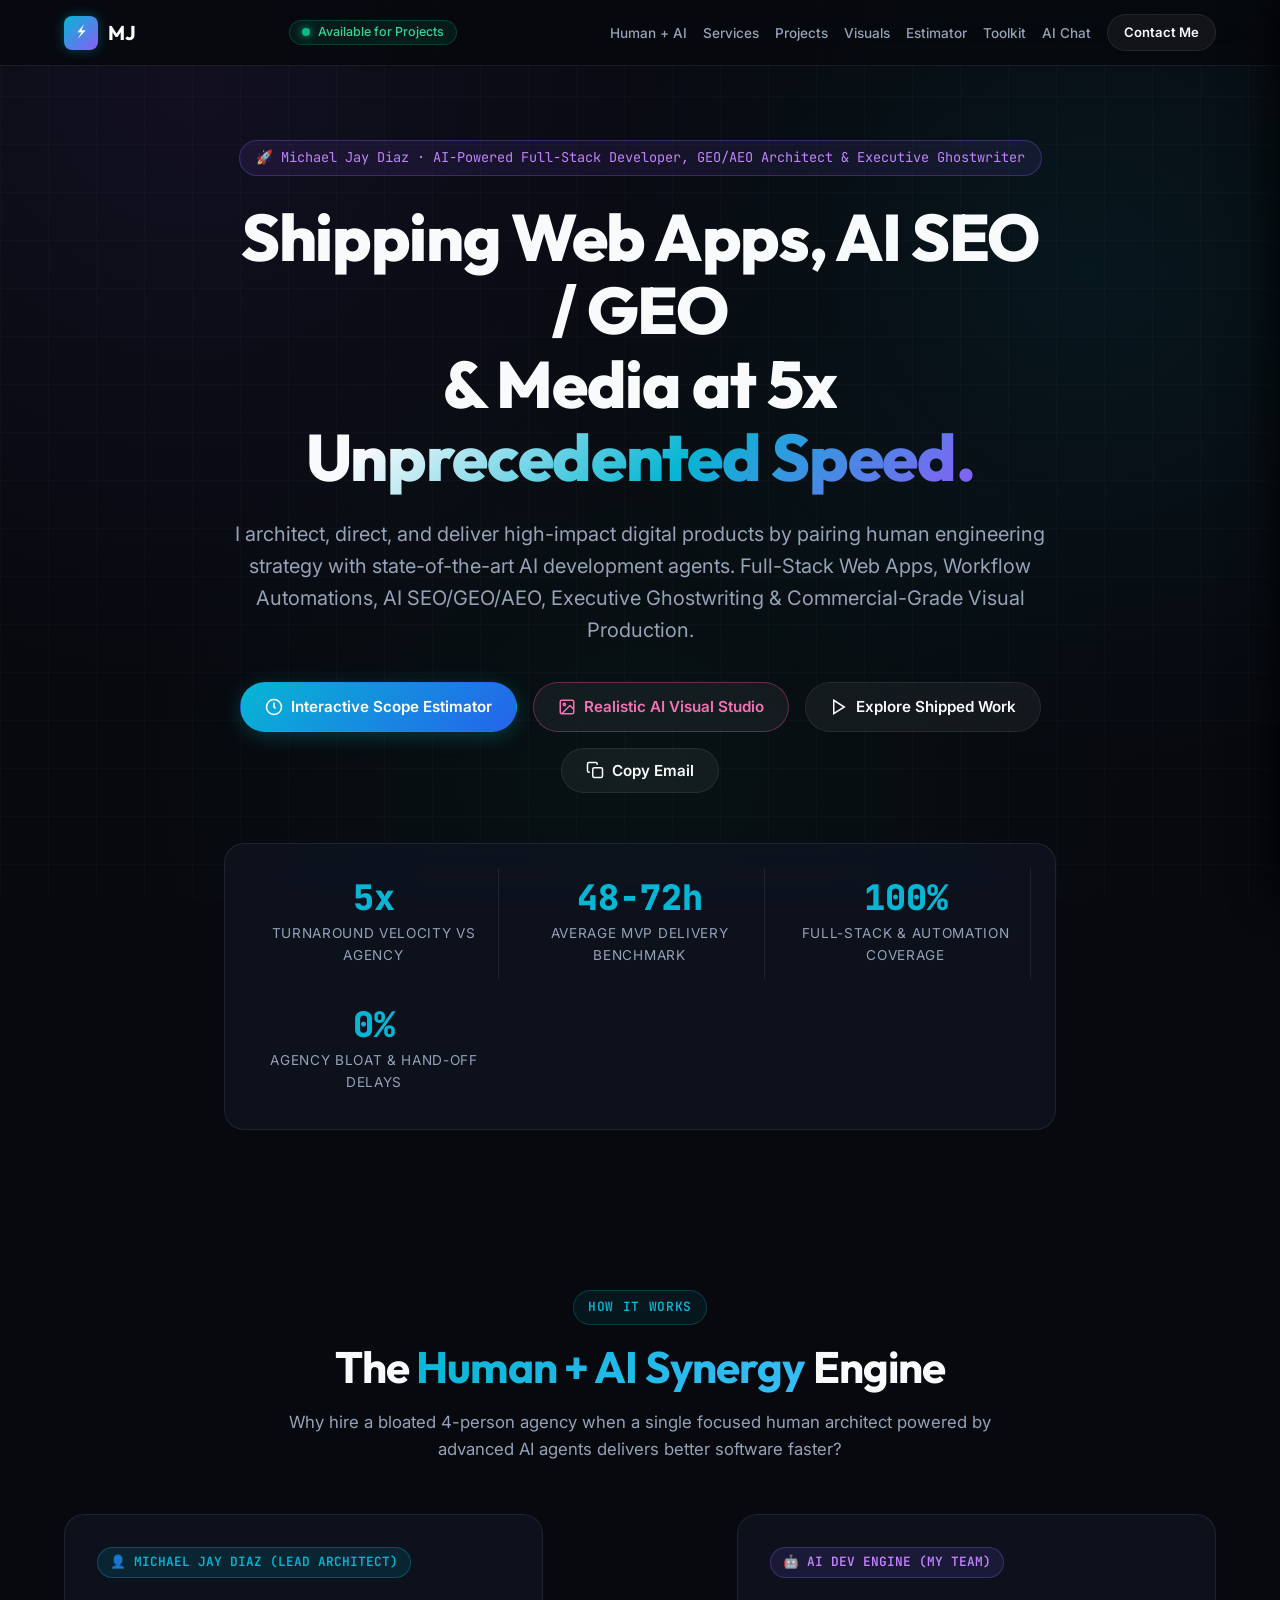
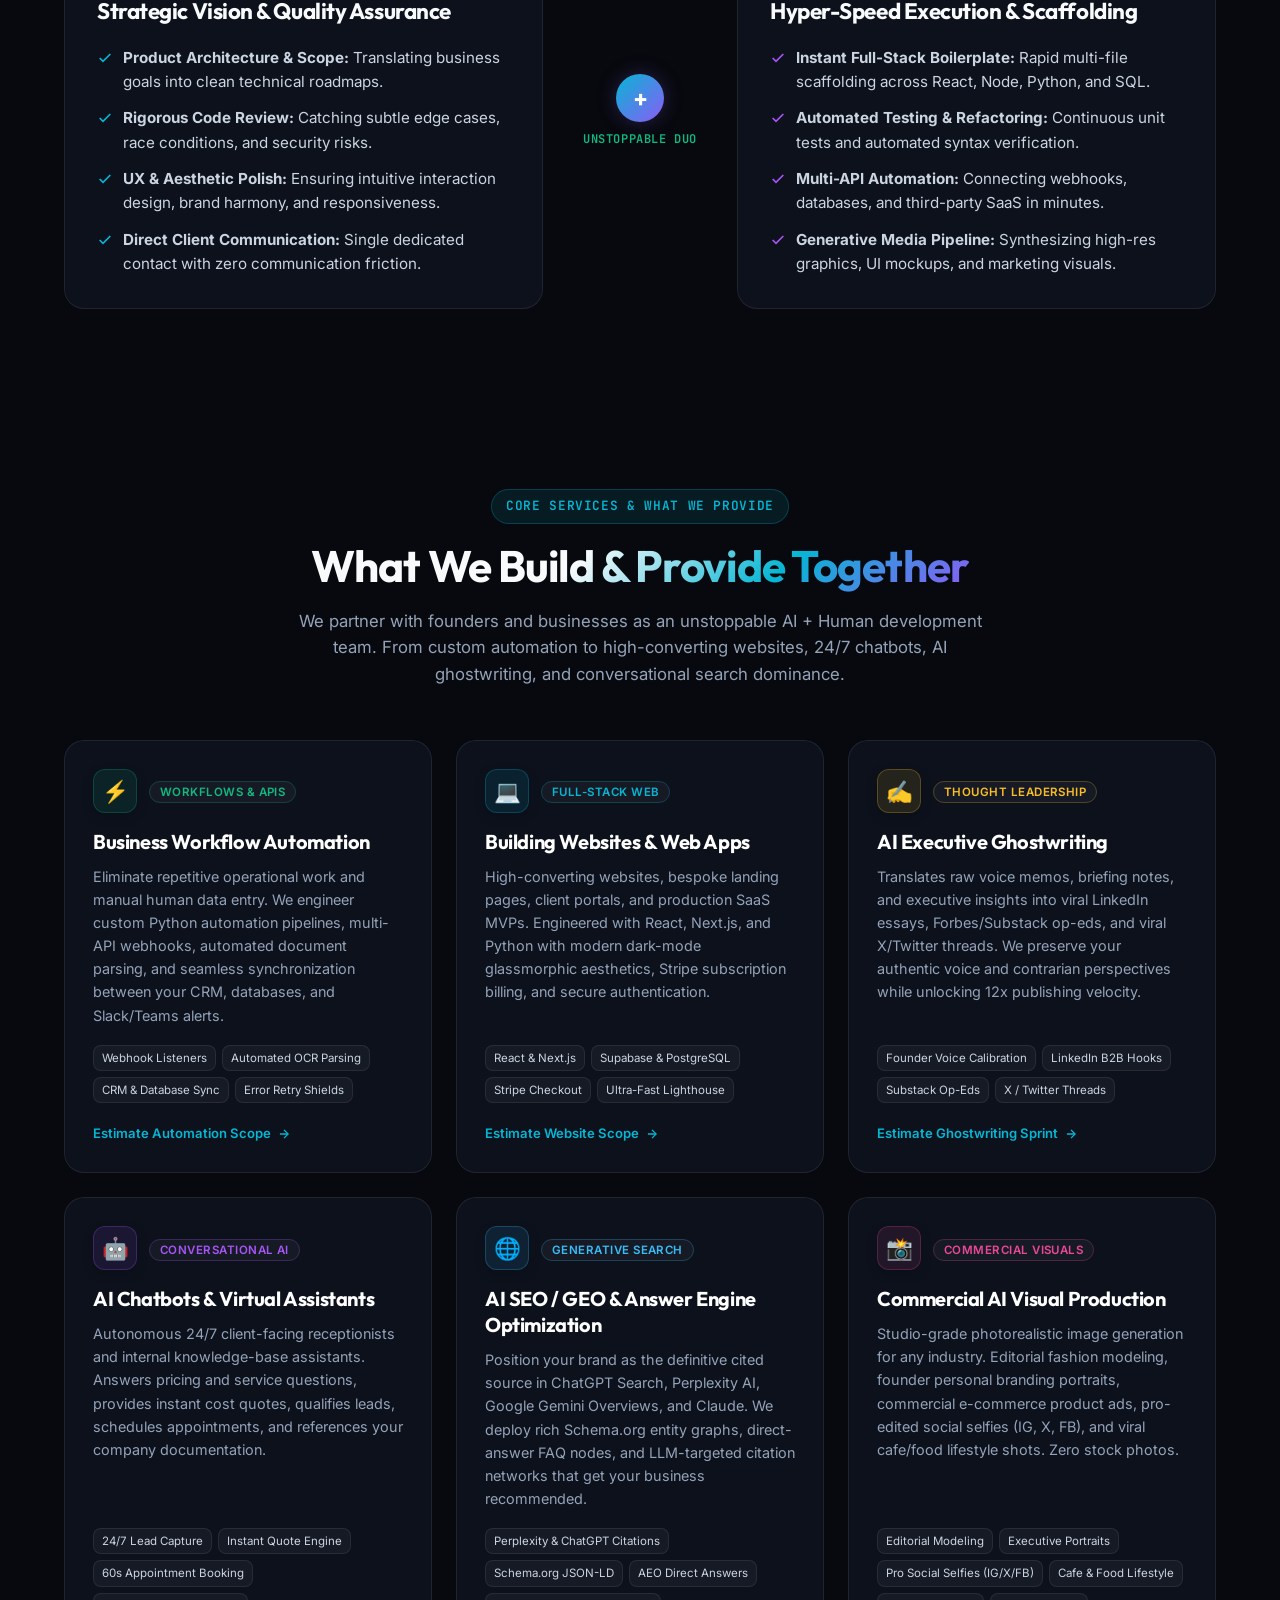
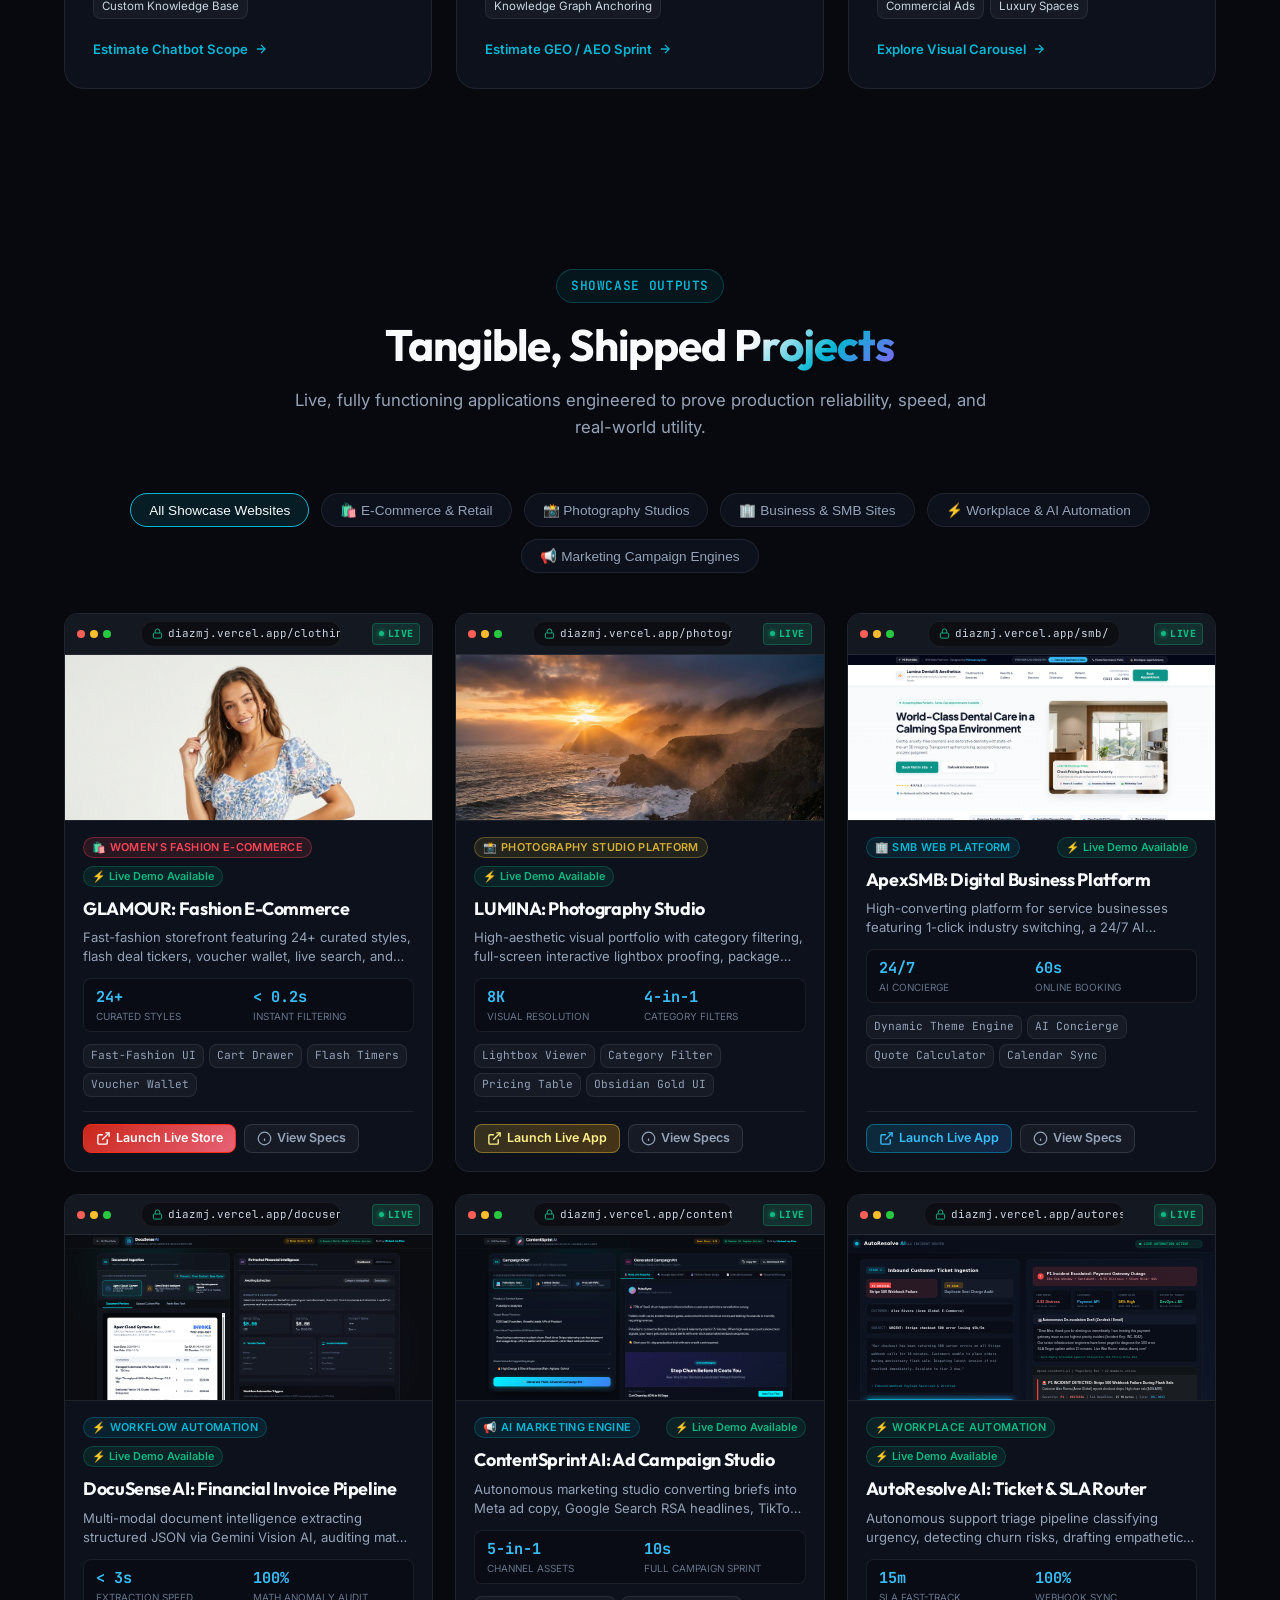
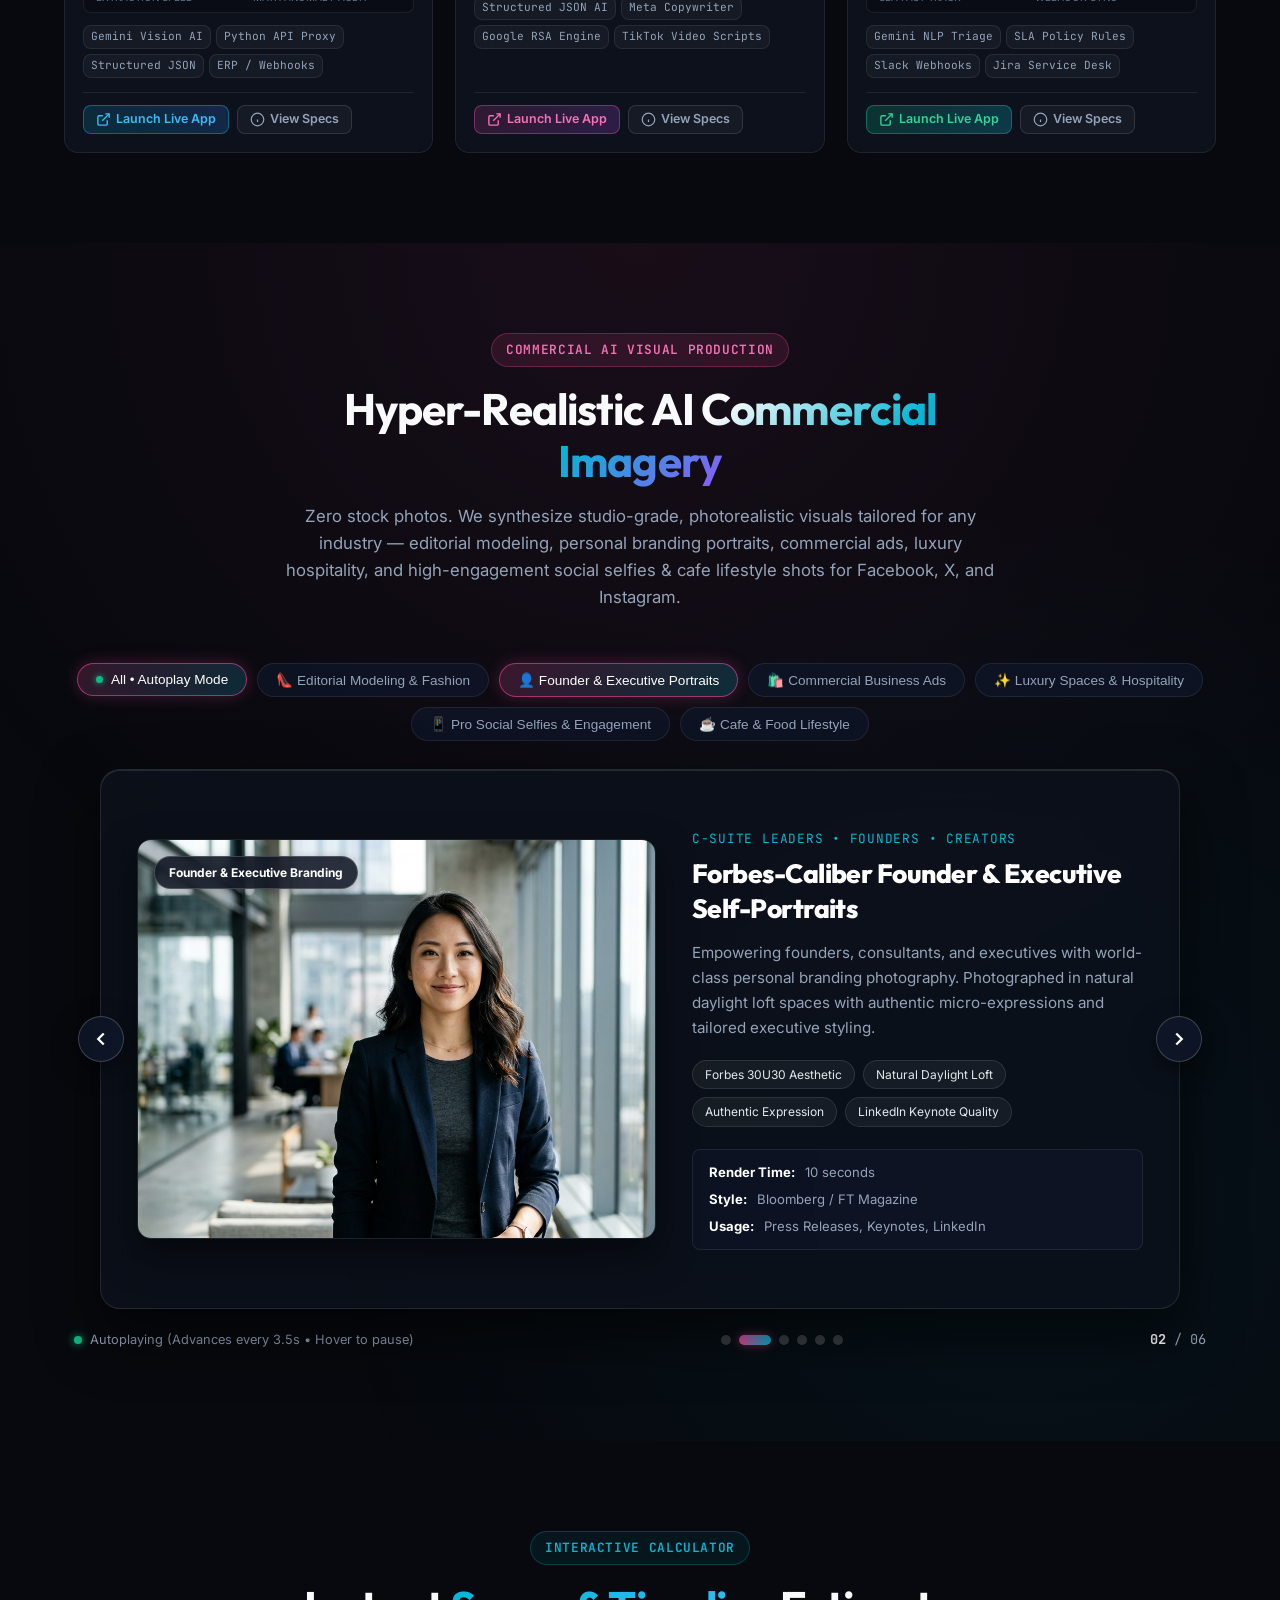
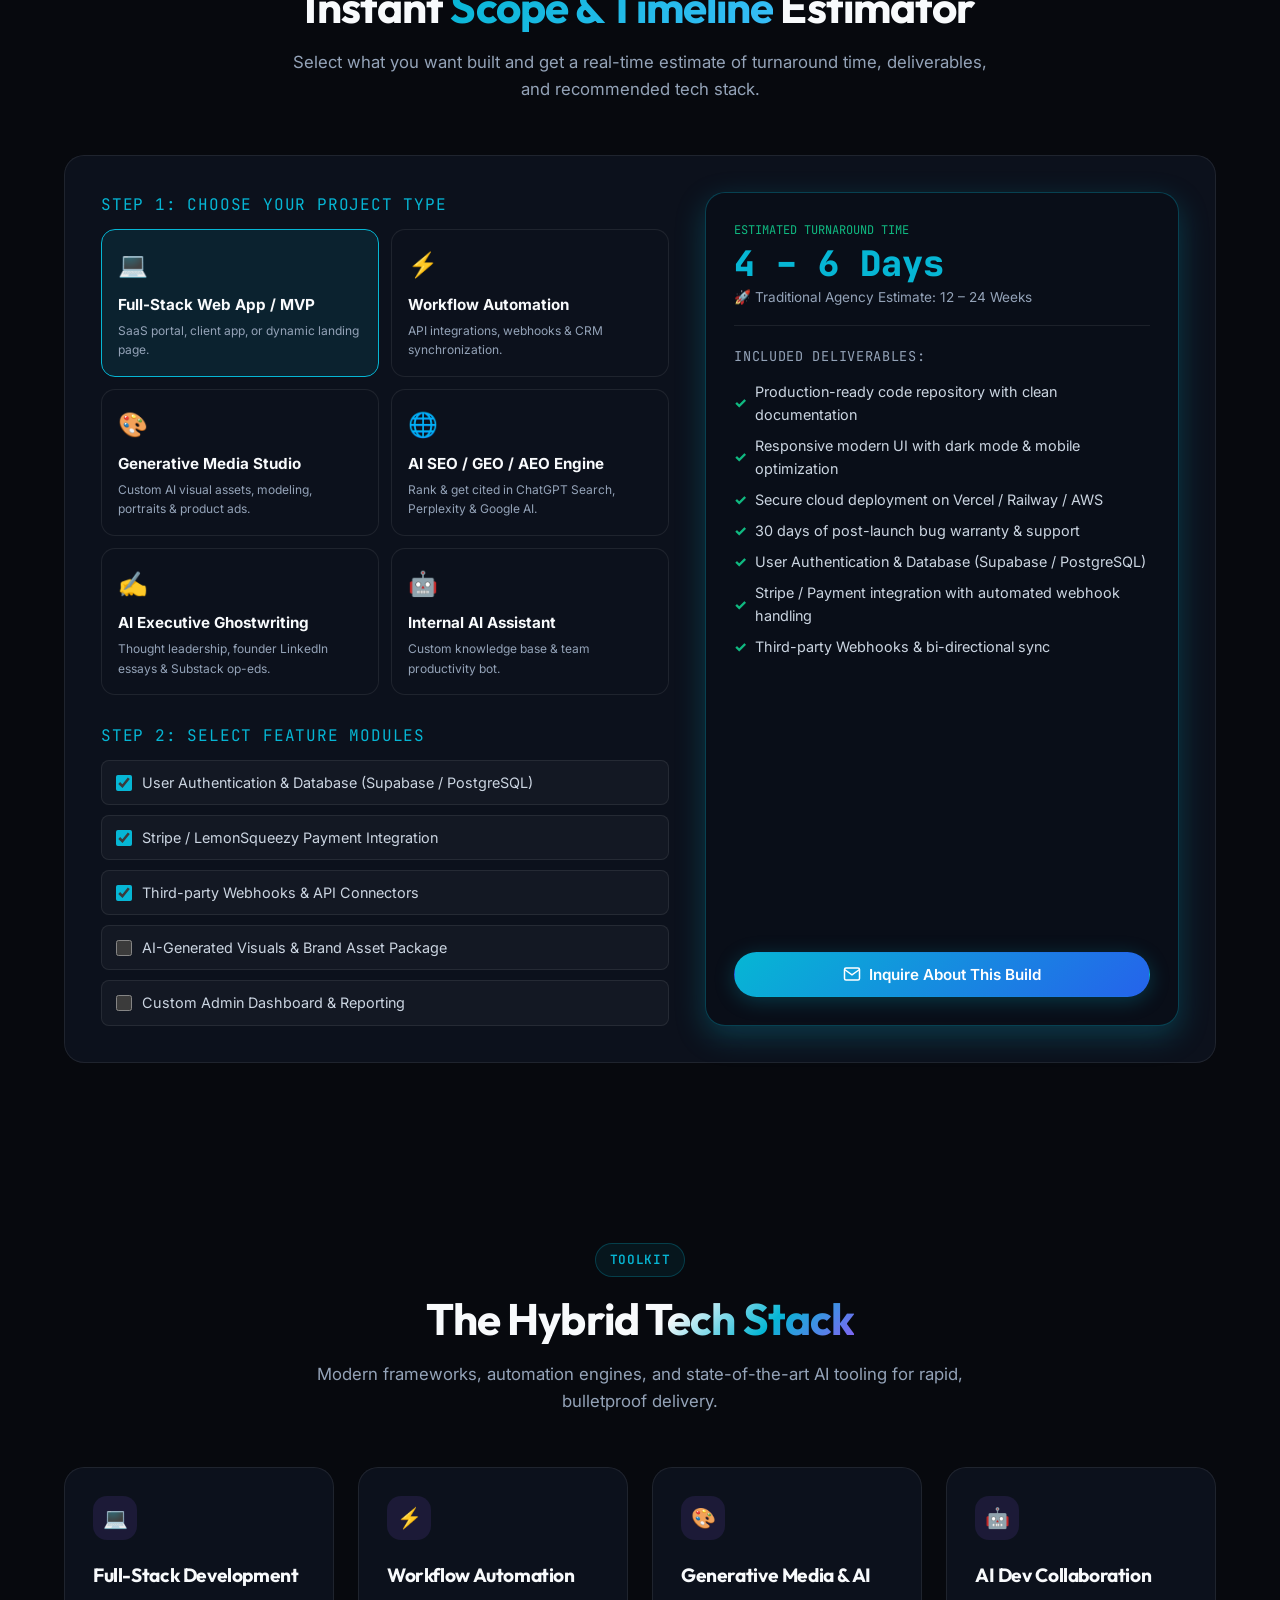
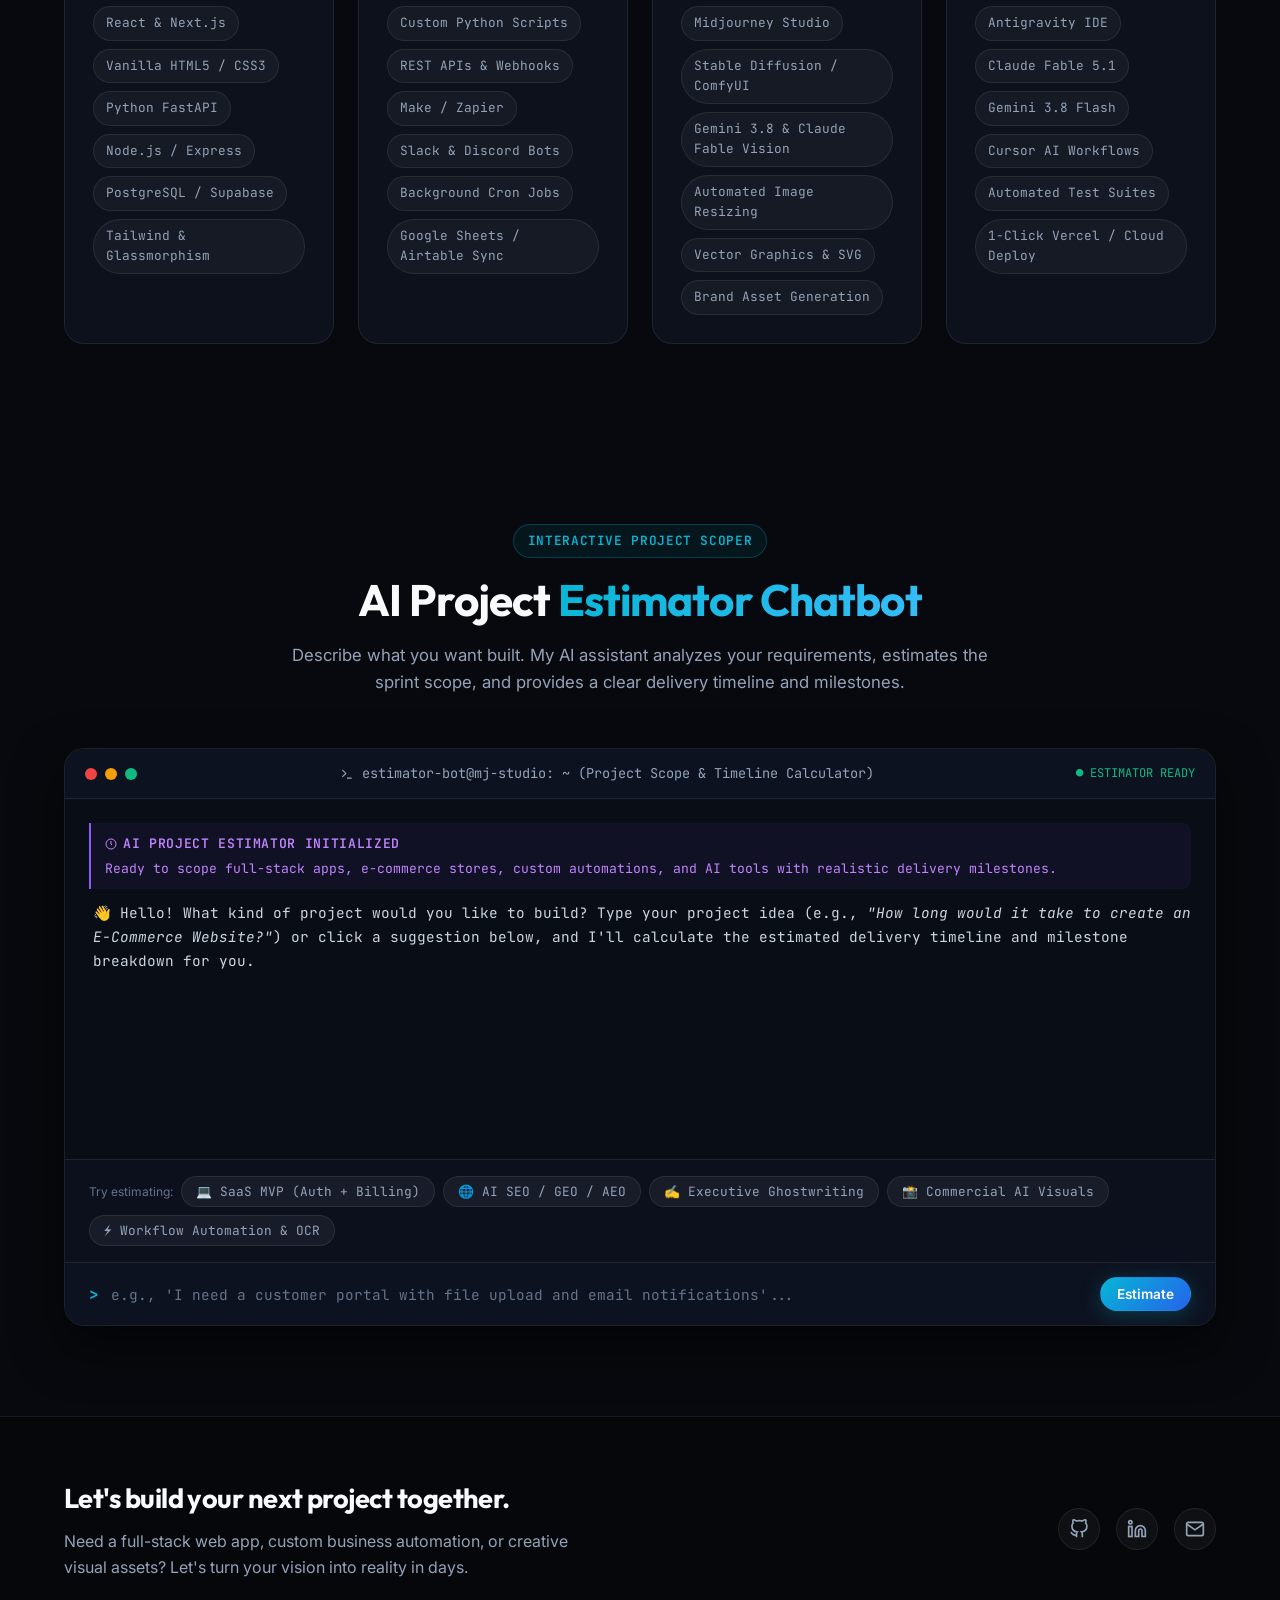
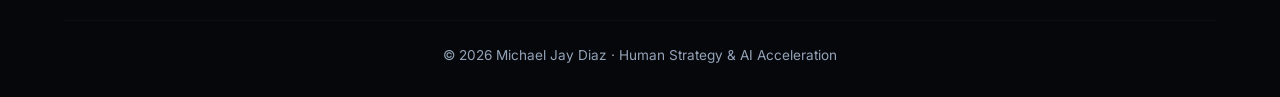
==== commit 6717dd95: "feat: add AutoResolve AI workplace support ticket & SLA routing automation app" ====
--- a/index.html
+++ b/index.html
@@ -400,7 +400,7 @@
         <button class="filter-btn" data-filter="ecommerce">🛍️ E-Commerce & Retail</button>
         <button class="filter-btn" data-filter="photography">📸 Photography Studios</button>
         <button class="filter-btn" data-filter="webapp">🏢 Business & SMB Sites</button>
-        <button class="filter-btn" data-filter="automation">⚡ AI Apps & Workflows</button>
+        <button class="filter-btn" data-filter="automation">⚡ Workplace &amp; AI Automation</button>
         <button class="filter-btn" data-filter="media">📢 Marketing Campaign Engines</button>
       </div>
 
@@ -740,6 +740,74 @@
                 <span>Launch Live App</span>
               </a>
               <button type="button" class="card-btn card-btn-secondary btn-view-arch" data-project="visioncraft">
+                <svg width="15" height="15" viewBox="0 0 24 24" fill="none" stroke="currentColor" stroke-width="2"><circle cx="12" cy="12" r="10"></circle><line x1="12" y1="16" x2="12" y2="12"></line><line x1="12" y1="8" x2="12.01" y2="8"></line></svg>
+                <span>View Specs</span>
+              </button>
+            </div>
+          </div>
+        </div>
+
+        <!-- Showcase 6: AutoResolve AI (Workplace Automation & SLA Incident Router) -->
+        <div class="project-card" data-category="automation">
+          <div class="project-mockup-frame">
+            <div class="mockup-browser-bar">
+              <div class="mockup-dots">
+                <span class="dot dot-red"></span>
+                <span class="dot dot-yellow"></span>
+                <span class="dot dot-green"></span>
+              </div>
+              <div class="mockup-url-bar">
+                <svg class="lock-icon" viewBox="0 0 24 24" fill="none" stroke="currentColor" stroke-width="2">
+                  <rect x="3" y="11" width="18" height="11" rx="2" ry="2"></rect>
+                  <path d="M7 11V7a5 5 0 0 1 10 0v4"></path>
+                </svg>
+                <span>diazmj.vercel.app/autoresolve/</span>
+              </div>
+              <span class="mockup-live-indicator">LIVE</span>
+            </div>
+            <div class="mockup-screen">
+              <img src="assets/preview_autoresolve.svg" alt="AutoResolve AI Workplace Automation Preview" class="mockup-img" loading="lazy">
+              <div class="mockup-hover-overlay">
+                <a href="autoresolve/" target="_blank" class="mockup-launch-pill">
+                  <span>⚡ Launch Triage Automation</span>
+                  <svg width="14" height="14" viewBox="0 0 24 24" fill="none" stroke="currentColor" stroke-width="2.5"><path d="M18 13v6a2 2 0 0 1-2 2H5a2 2 0 0 1-2-2V8a2 2 0 0 1 2-2h6"></path><polyline points="15 3 21 3 21 9"></polyline><line x1="10" y1="14" x2="21" y2="3"></line></svg>
+                </a>
+              </div>
+            </div>
+          </div>
+          <div class="project-card-body">
+            <div>
+              <div class="project-badge-bar">
+                <span class="project-cat" style="color: #10b981; background: rgba(16, 185, 129, 0.1); border-color: rgba(16, 185, 129, 0.25);">⚡ Workplace Automation</span>
+                <span class="project-speed-tag">⚡ Live Demo Available</span>
+              </div>
+              <h3 class="project-title">AutoResolve AI: Ticket &amp; SLA Router</h3>
+              <p class="project-summary">
+                Autonomous support triage pipeline classifying urgency, detecting churn risks, drafting empathetic replies, and firing Jira &amp; Slack webhooks.
+              </p>
+              <div class="project-metrics">
+                <div class="card-metric">
+                  <div class="card-metric-val">15m</div>
+                  <div class="card-metric-lbl">SLA Fast-Track</div>
+                </div>
+                <div class="card-metric">
+                  <div class="card-metric-val">100%</div>
+                  <div class="card-metric-lbl">Webhook Sync</div>
+                </div>
+              </div>
+              <div class="project-tech">
+                <span class="tech-tag">Gemini NLP Triage</span>
+                <span class="tech-tag">SLA Policy Rules</span>
+                <span class="tech-tag">Slack Webhooks</span>
+                <span class="tech-tag">Jira Service Desk</span>
+              </div>
+            </div>
+            <div class="project-links">
+              <a href="autoresolve/" target="_blank" class="card-btn card-btn-primary" style="background: linear-gradient(135deg, rgba(16, 185, 129, 0.2), rgba(6, 182, 212, 0.25)); border-color: rgba(16, 185, 129, 0.45); color: #34d399;">
+                <svg width="15" height="15" viewBox="0 0 24 24" fill="none" stroke="currentColor" stroke-width="2.2"><path d="M18 13v6a2 2 0 0 1-2 2H5a2 2 0 0 1-2-2V8a2 2 0 0 1 2-2h6"></path><polyline points="15 3 21 3 21 9"></polyline><line x1="10" y1="14" x2="21" y2="3"></line></svg>
+                <span>Launch Live App</span>
+              </a>
+              <button type="button" class="card-btn card-btn-secondary btn-view-arch" data-project="autoresolve">
                 <svg width="15" height="15" viewBox="0 0 24 24" fill="none" stroke="currentColor" stroke-width="2"><circle cx="12" cy="12" r="10"></circle><line x1="12" y1="16" x2="12" y2="12"></line><line x1="12" y1="8" x2="12.01" y2="8"></line></svg>
                 <span>View Specs</span>
               </button>
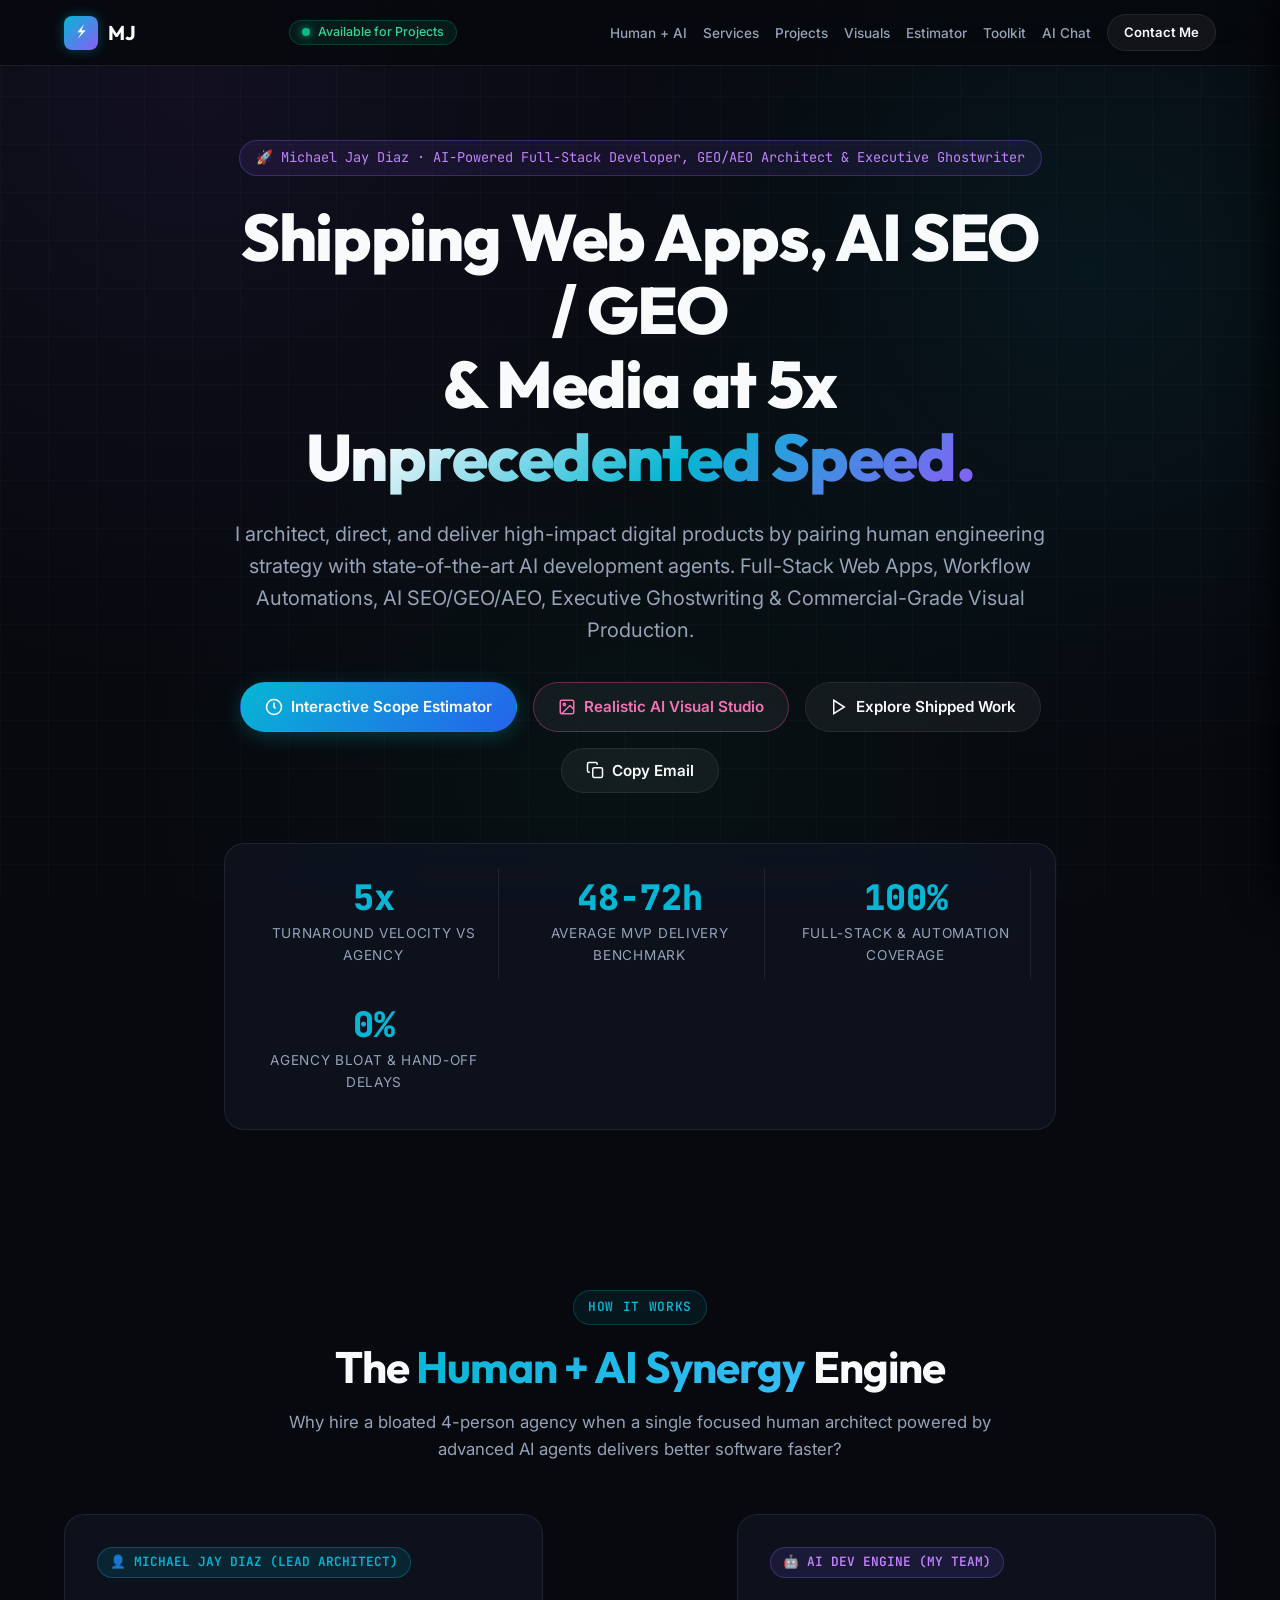
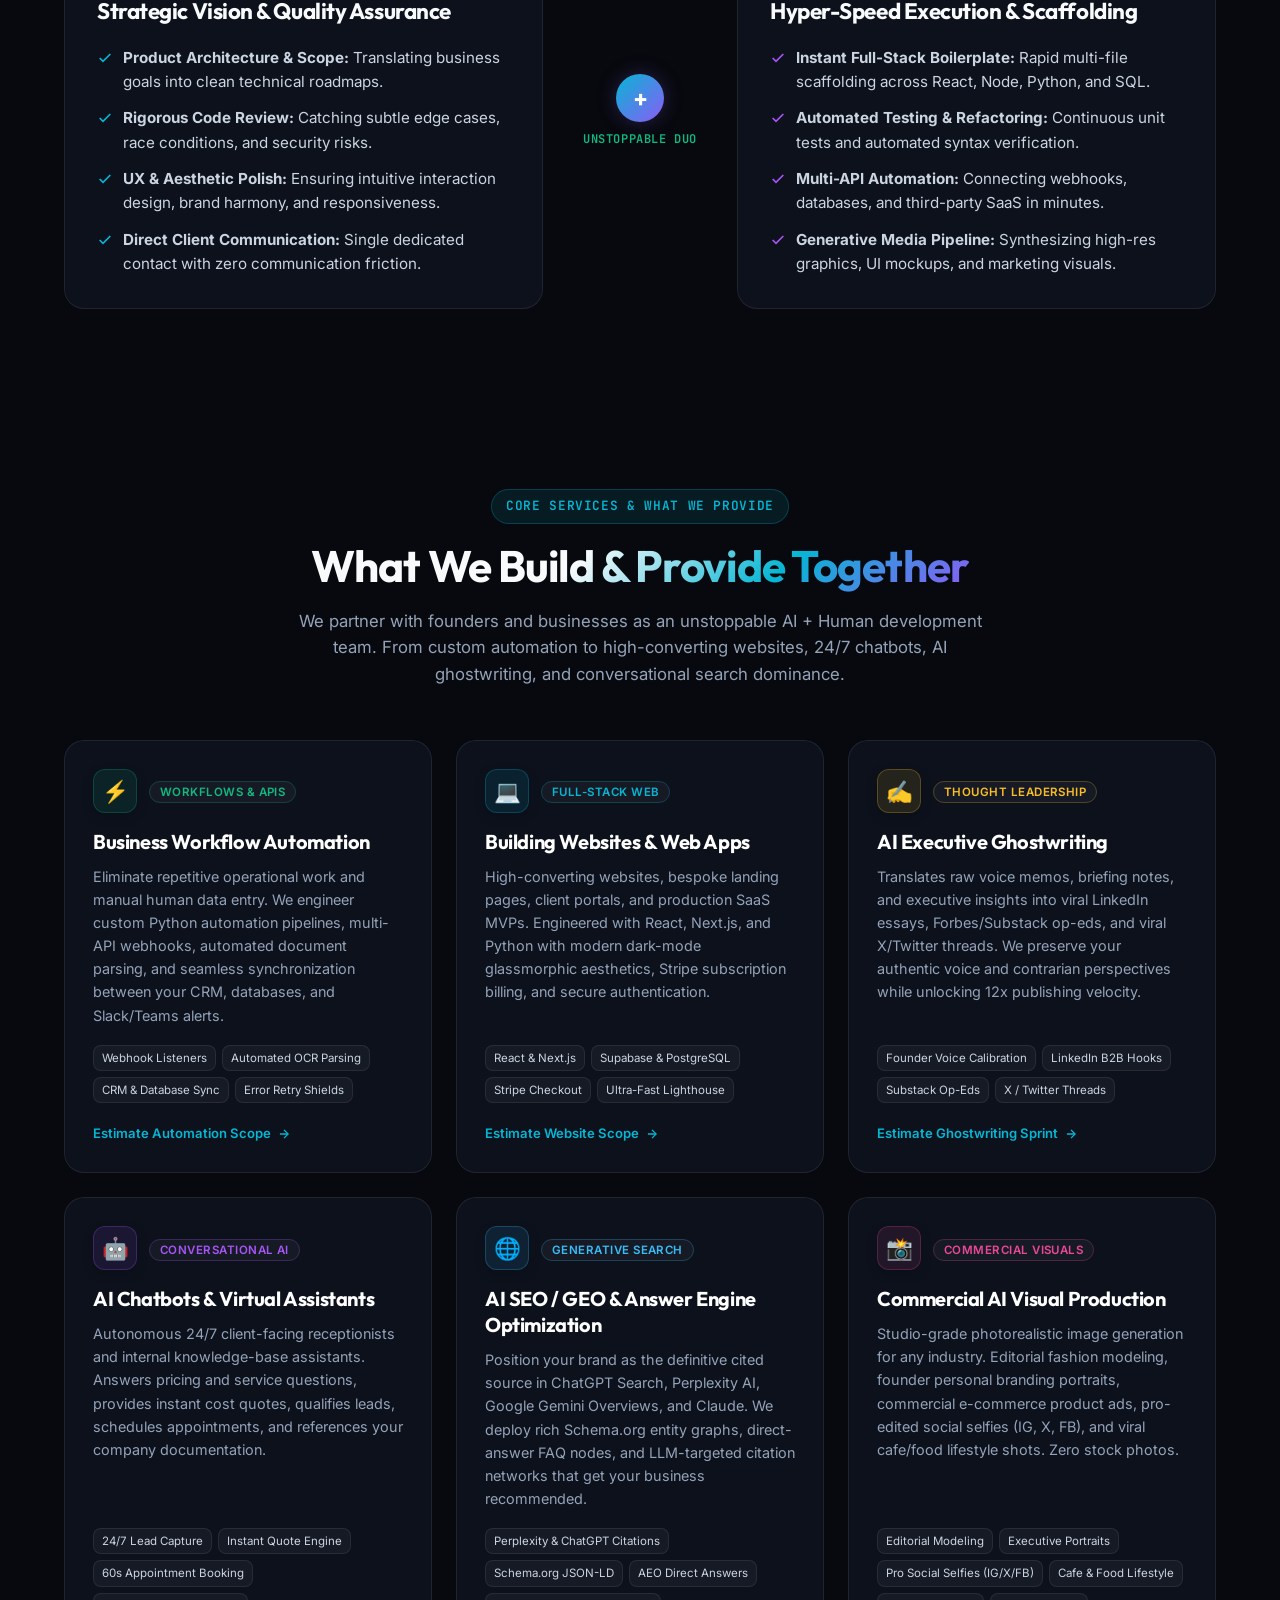
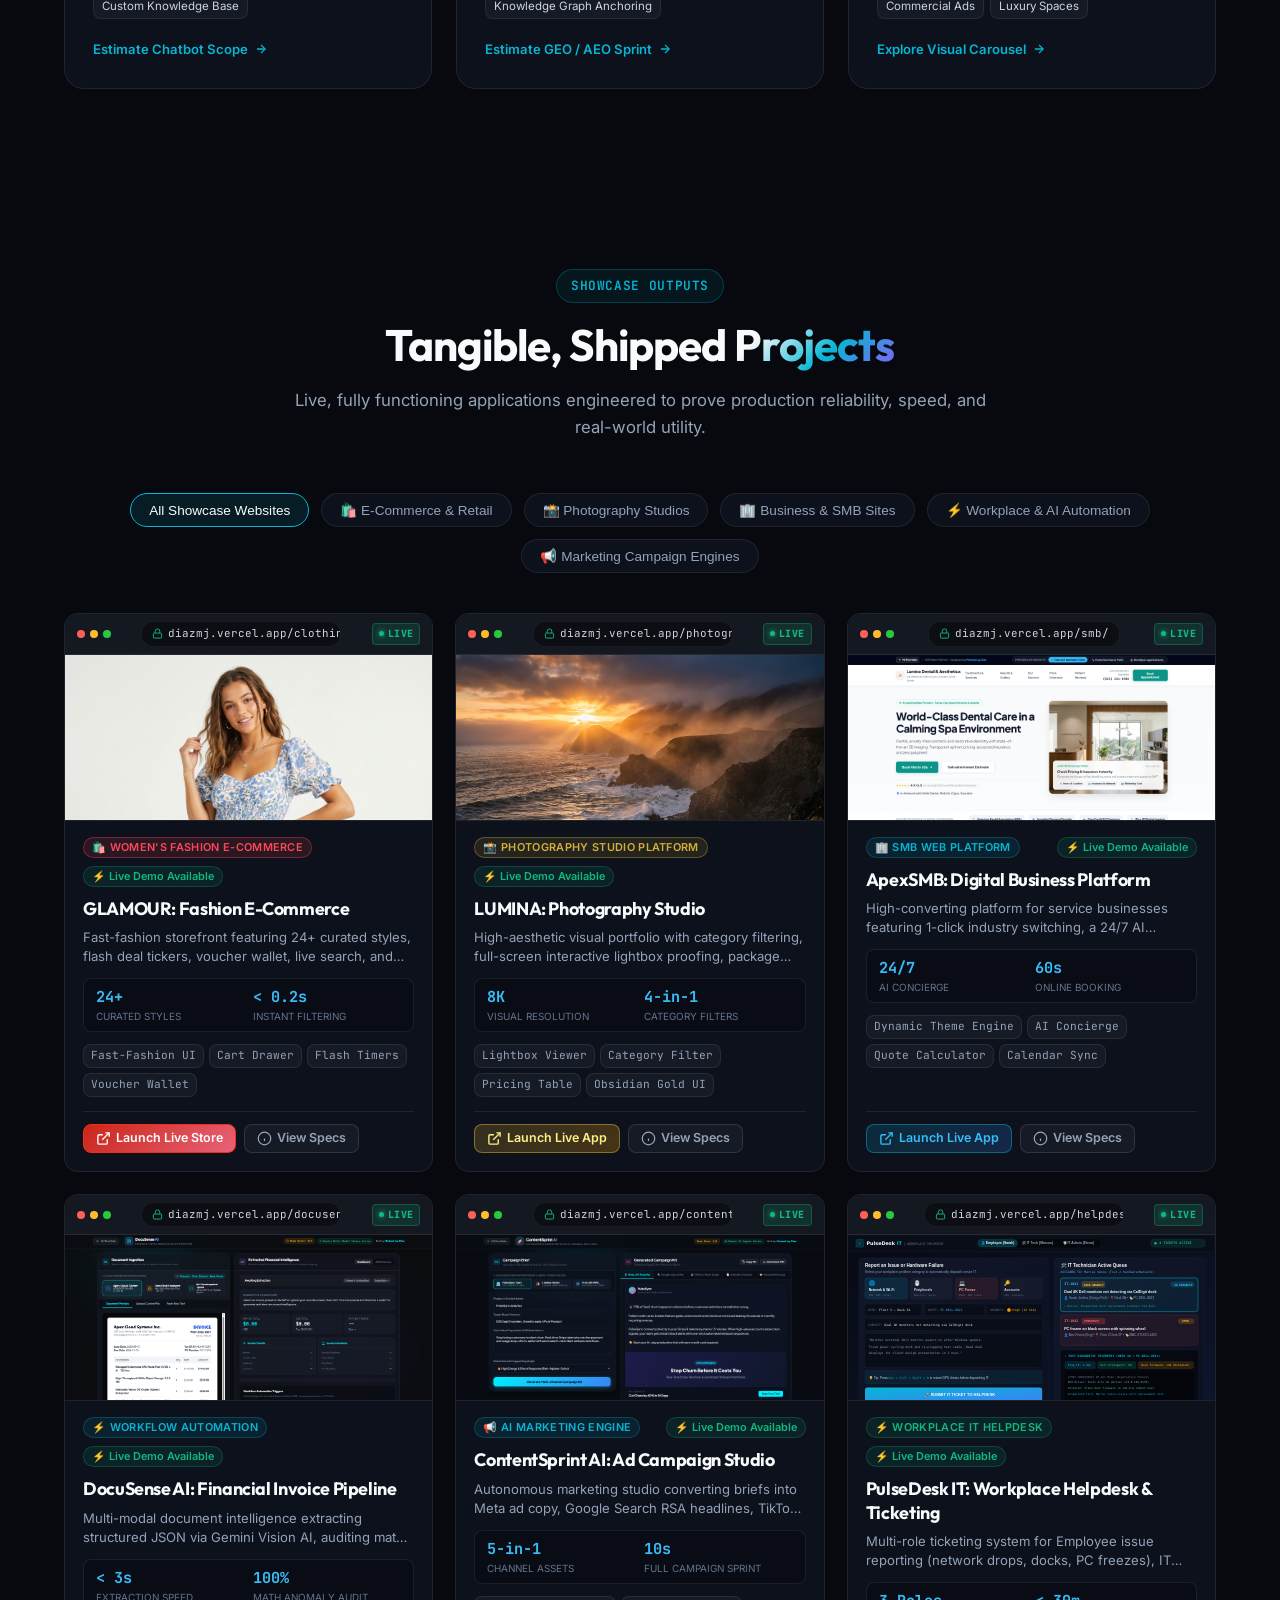
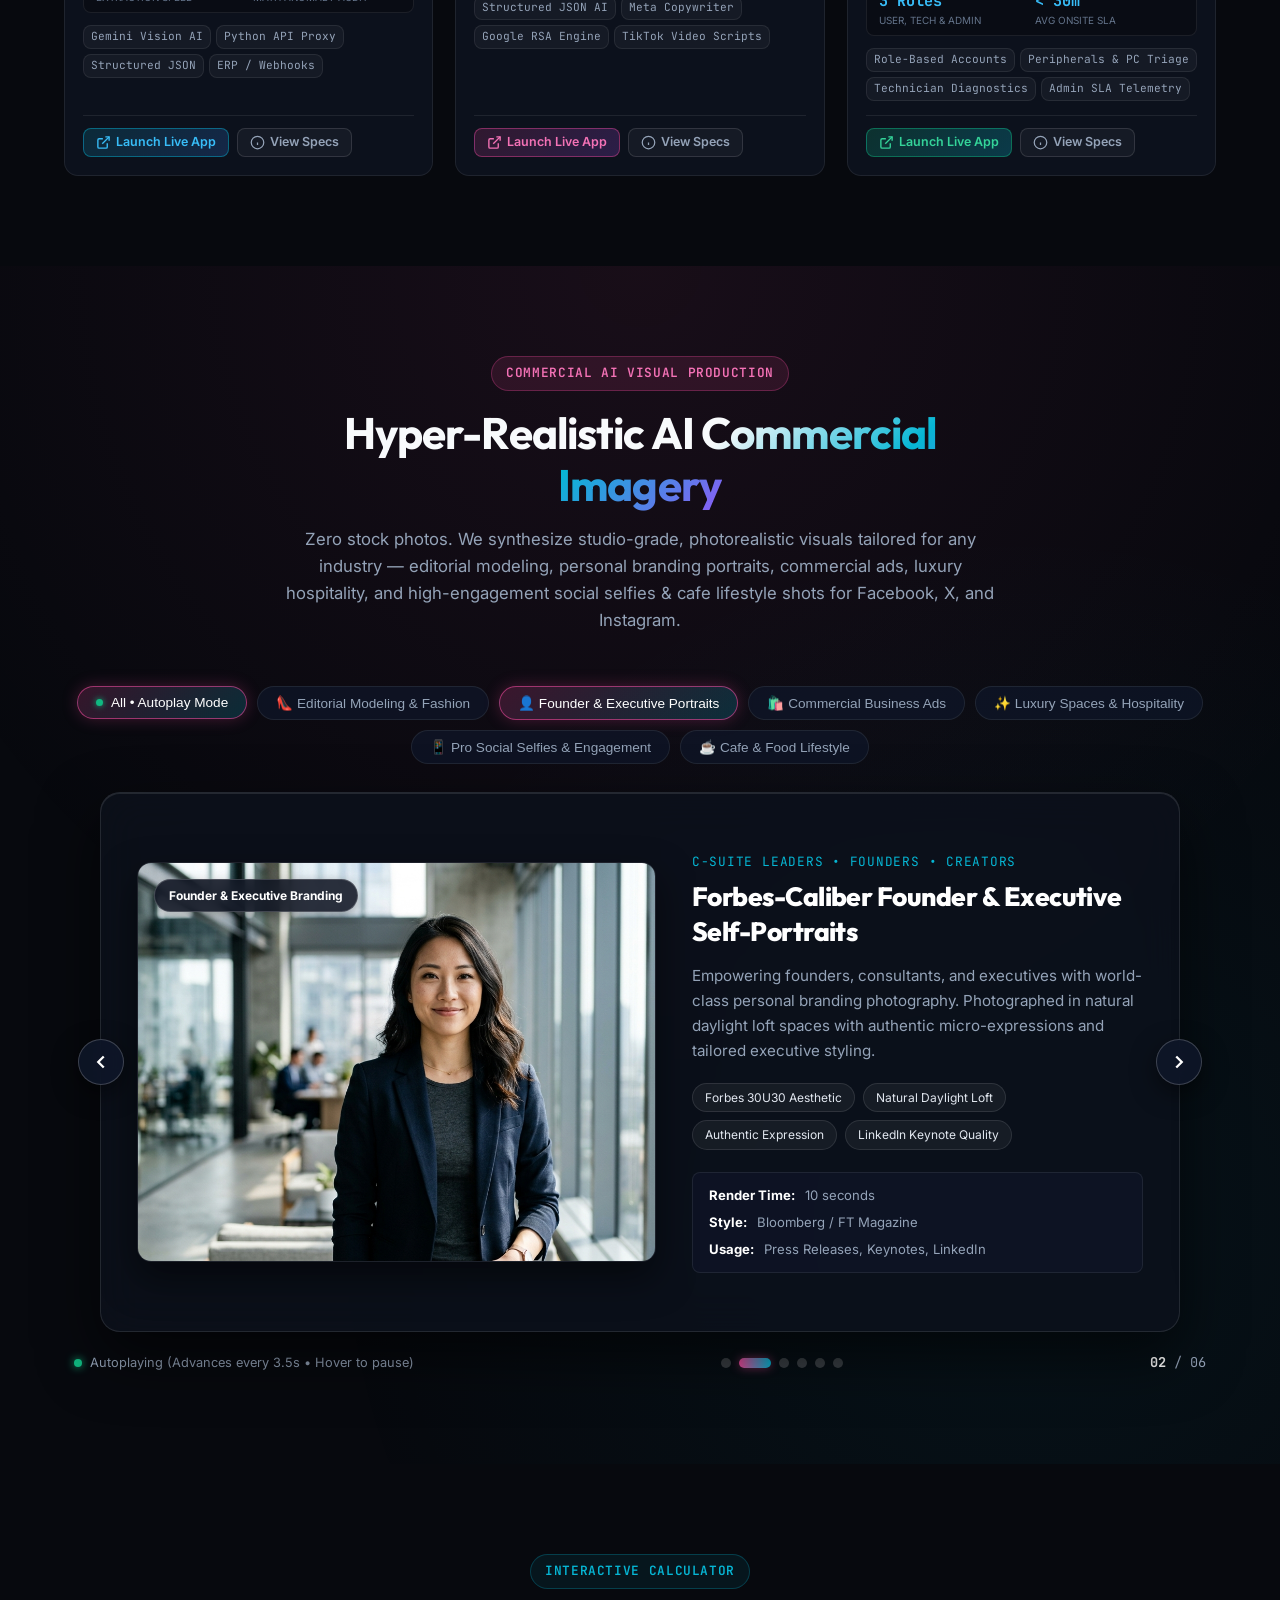
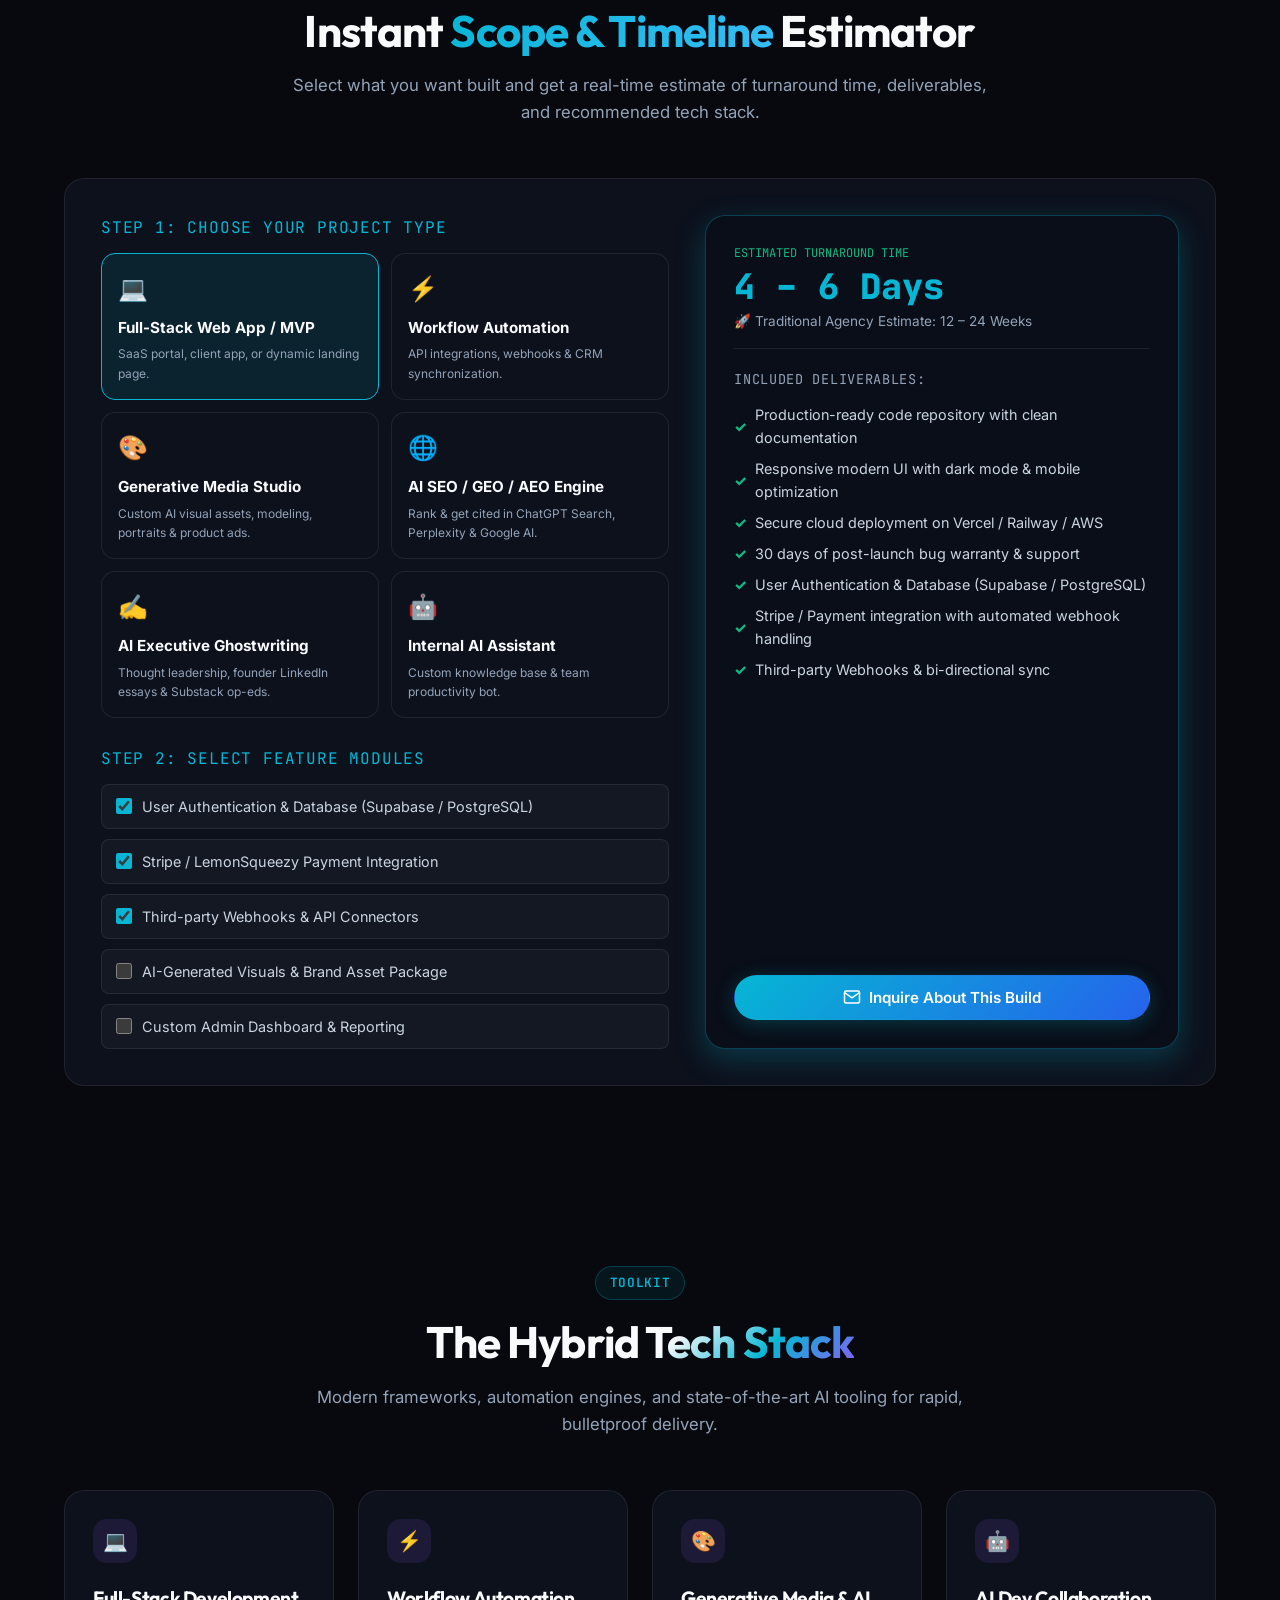
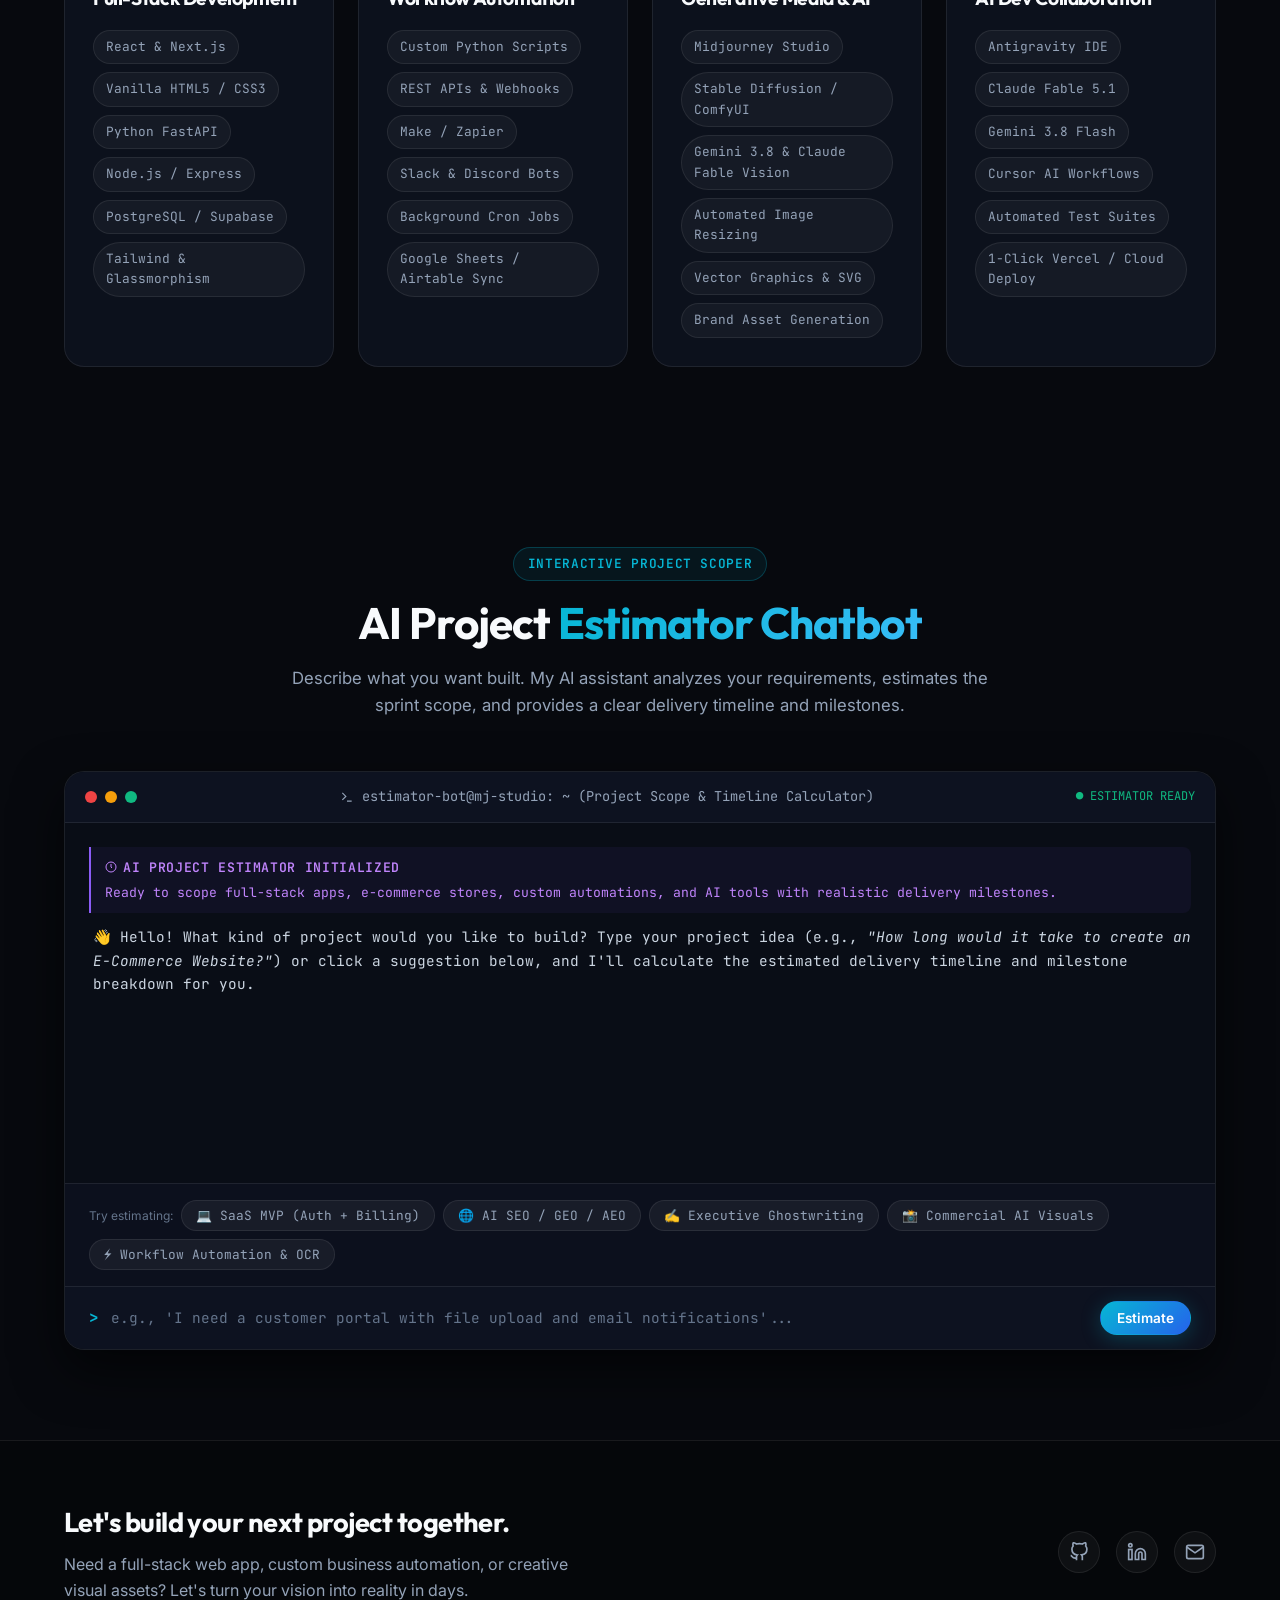
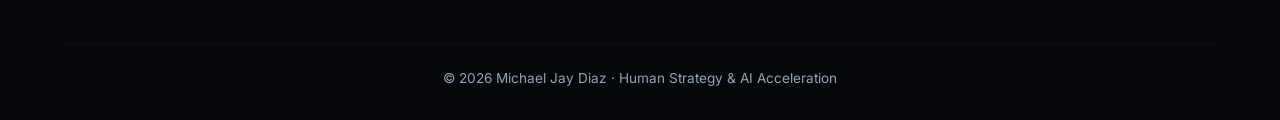
==== commit 906ec819: "feat: add PulseDesk IT workplace ticketing system with Employee, IT Tech, and Admin accounts" ====
--- a/index.html
+++ b/index.html
@@ -747,7 +747,7 @@
           </div>
         </div>
 
-        <!-- Showcase 6: AutoResolve AI (Workplace Automation & SLA Incident Router) -->
+        <!-- Showcase 6: PulseDesk IT (Workplace Helpdesk & Ticketing System) -->
         <div class="project-card" data-category="automation">
           <div class="project-mockup-frame">
             <div class="mockup-browser-bar">
@@ -761,15 +761,15 @@
                   <rect x="3" y="11" width="18" height="11" rx="2" ry="2"></rect>
                   <path d="M7 11V7a5 5 0 0 1 10 0v4"></path>
                 </svg>
-                <span>diazmj.vercel.app/autoresolve/</span>
+                <span>diazmj.vercel.app/helpdesk/</span>
               </div>
               <span class="mockup-live-indicator">LIVE</span>
             </div>
             <div class="mockup-screen">
-              <img src="assets/preview_autoresolve.svg" alt="AutoResolve AI Workplace Automation Preview" class="mockup-img" loading="lazy">
+              <img src="assets/preview_helpdesk.svg" alt="PulseDesk IT Workplace Helpdesk Preview" class="mockup-img" loading="lazy">
               <div class="mockup-hover-overlay">
-                <a href="autoresolve/" target="_blank" class="mockup-launch-pill">
-                  <span>⚡ Launch Triage Automation</span>
+                <a href="helpdesk/" target="_blank" class="mockup-launch-pill">
+                  <span>⚡ Open IT Helpdesk</span>
                   <svg width="14" height="14" viewBox="0 0 24 24" fill="none" stroke="currentColor" stroke-width="2.5"><path d="M18 13v6a2 2 0 0 1-2 2H5a2 2 0 0 1-2-2V8a2 2 0 0 1 2-2h6"></path><polyline points="15 3 21 3 21 9"></polyline><line x1="10" y1="14" x2="21" y2="3"></line></svg>
                 </a>
               </div>
@@ -778,36 +778,36 @@
           <div class="project-card-body">
             <div>
               <div class="project-badge-bar">
-                <span class="project-cat" style="color: #10b981; background: rgba(16, 185, 129, 0.1); border-color: rgba(16, 185, 129, 0.25);">⚡ Workplace Automation</span>
+                <span class="project-cat" style="color: #10b981; background: rgba(16, 185, 129, 0.1); border-color: rgba(16, 185, 129, 0.25);">⚡ Workplace IT Helpdesk</span>
                 <span class="project-speed-tag">⚡ Live Demo Available</span>
               </div>
-              <h3 class="project-title">AutoResolve AI: Ticket &amp; SLA Router</h3>
+              <h3 class="project-title">PulseDesk IT: Workplace Helpdesk &amp; Ticketing</h3>
               <p class="project-summary">
-                Autonomous support triage pipeline classifying urgency, detecting churn risks, drafting empathetic replies, and firing Jira &amp; Slack webhooks.
+                Multi-role ticketing system for Employee issue reporting (network drops, docks, PC freezes), IT Tech diagnostics queue, and Admin SLA telemetry.
               </p>
               <div class="project-metrics">
                 <div class="card-metric">
-                  <div class="card-metric-val">15m</div>
-                  <div class="card-metric-lbl">SLA Fast-Track</div>
+                  <div class="card-metric-val">3 Roles</div>
+                  <div class="card-metric-lbl">User, Tech &amp; Admin</div>
                 </div>
                 <div class="card-metric">
-                  <div class="card-metric-val">100%</div>
-                  <div class="card-metric-lbl">Webhook Sync</div>
+                  <div class="card-metric-val">&lt; 30m</div>
+                  <div class="card-metric-lbl">Avg Onsite SLA</div>
                 </div>
               </div>
               <div class="project-tech">
-                <span class="tech-tag">Gemini NLP Triage</span>
-                <span class="tech-tag">SLA Policy Rules</span>
-                <span class="tech-tag">Slack Webhooks</span>
-                <span class="tech-tag">Jira Service Desk</span>
+                <span class="tech-tag">Role-Based Accounts</span>
+                <span class="tech-tag">Peripherals &amp; PC Triage</span>
+                <span class="tech-tag">Technician Diagnostics</span>
+                <span class="tech-tag">Admin SLA Telemetry</span>
               </div>
             </div>
             <div class="project-links">
-              <a href="autoresolve/" target="_blank" class="card-btn card-btn-primary" style="background: linear-gradient(135deg, rgba(16, 185, 129, 0.2), rgba(6, 182, 212, 0.25)); border-color: rgba(16, 185, 129, 0.45); color: #34d399;">
+              <a href="helpdesk/" target="_blank" class="card-btn card-btn-primary" style="background: linear-gradient(135deg, rgba(16, 185, 129, 0.2), rgba(6, 182, 212, 0.25)); border-color: rgba(16, 185, 129, 0.45); color: #34d399;">
                 <svg width="15" height="15" viewBox="0 0 24 24" fill="none" stroke="currentColor" stroke-width="2.2"><path d="M18 13v6a2 2 0 0 1-2 2H5a2 2 0 0 1-2-2V8a2 2 0 0 1 2-2h6"></path><polyline points="15 3 21 3 21 9"></polyline><line x1="10" y1="14" x2="21" y2="3"></line></svg>
                 <span>Launch Live App</span>
               </a>
-              <button type="button" class="card-btn card-btn-secondary btn-view-arch" data-project="autoresolve">
+              <button type="button" class="card-btn card-btn-secondary btn-view-arch" data-project="pulsedesk">
                 <svg width="15" height="15" viewBox="0 0 24 24" fill="none" stroke="currentColor" stroke-width="2"><circle cx="12" cy="12" r="10"></circle><line x1="12" y1="16" x2="12" y2="12"></line><line x1="12" y1="8" x2="12.01" y2="8"></line></svg>
                 <span>View Specs</span>
               </button>
